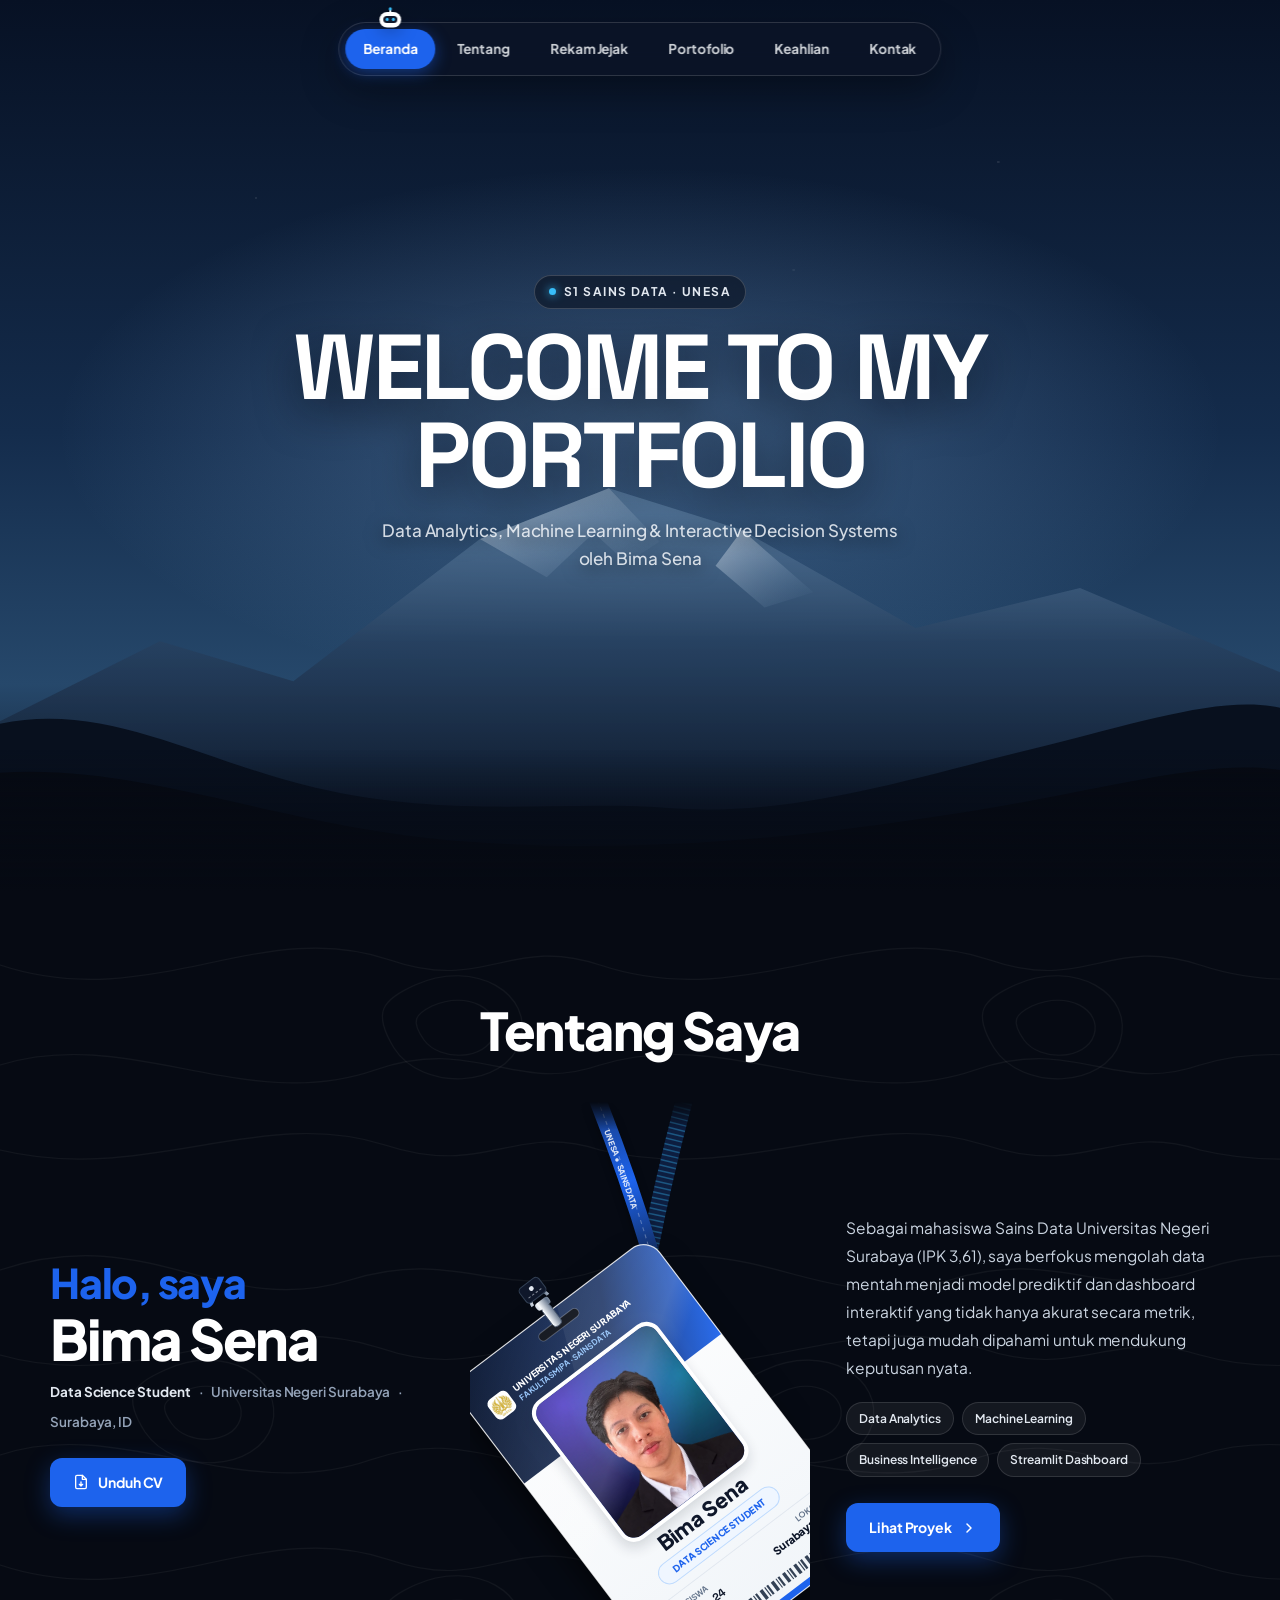
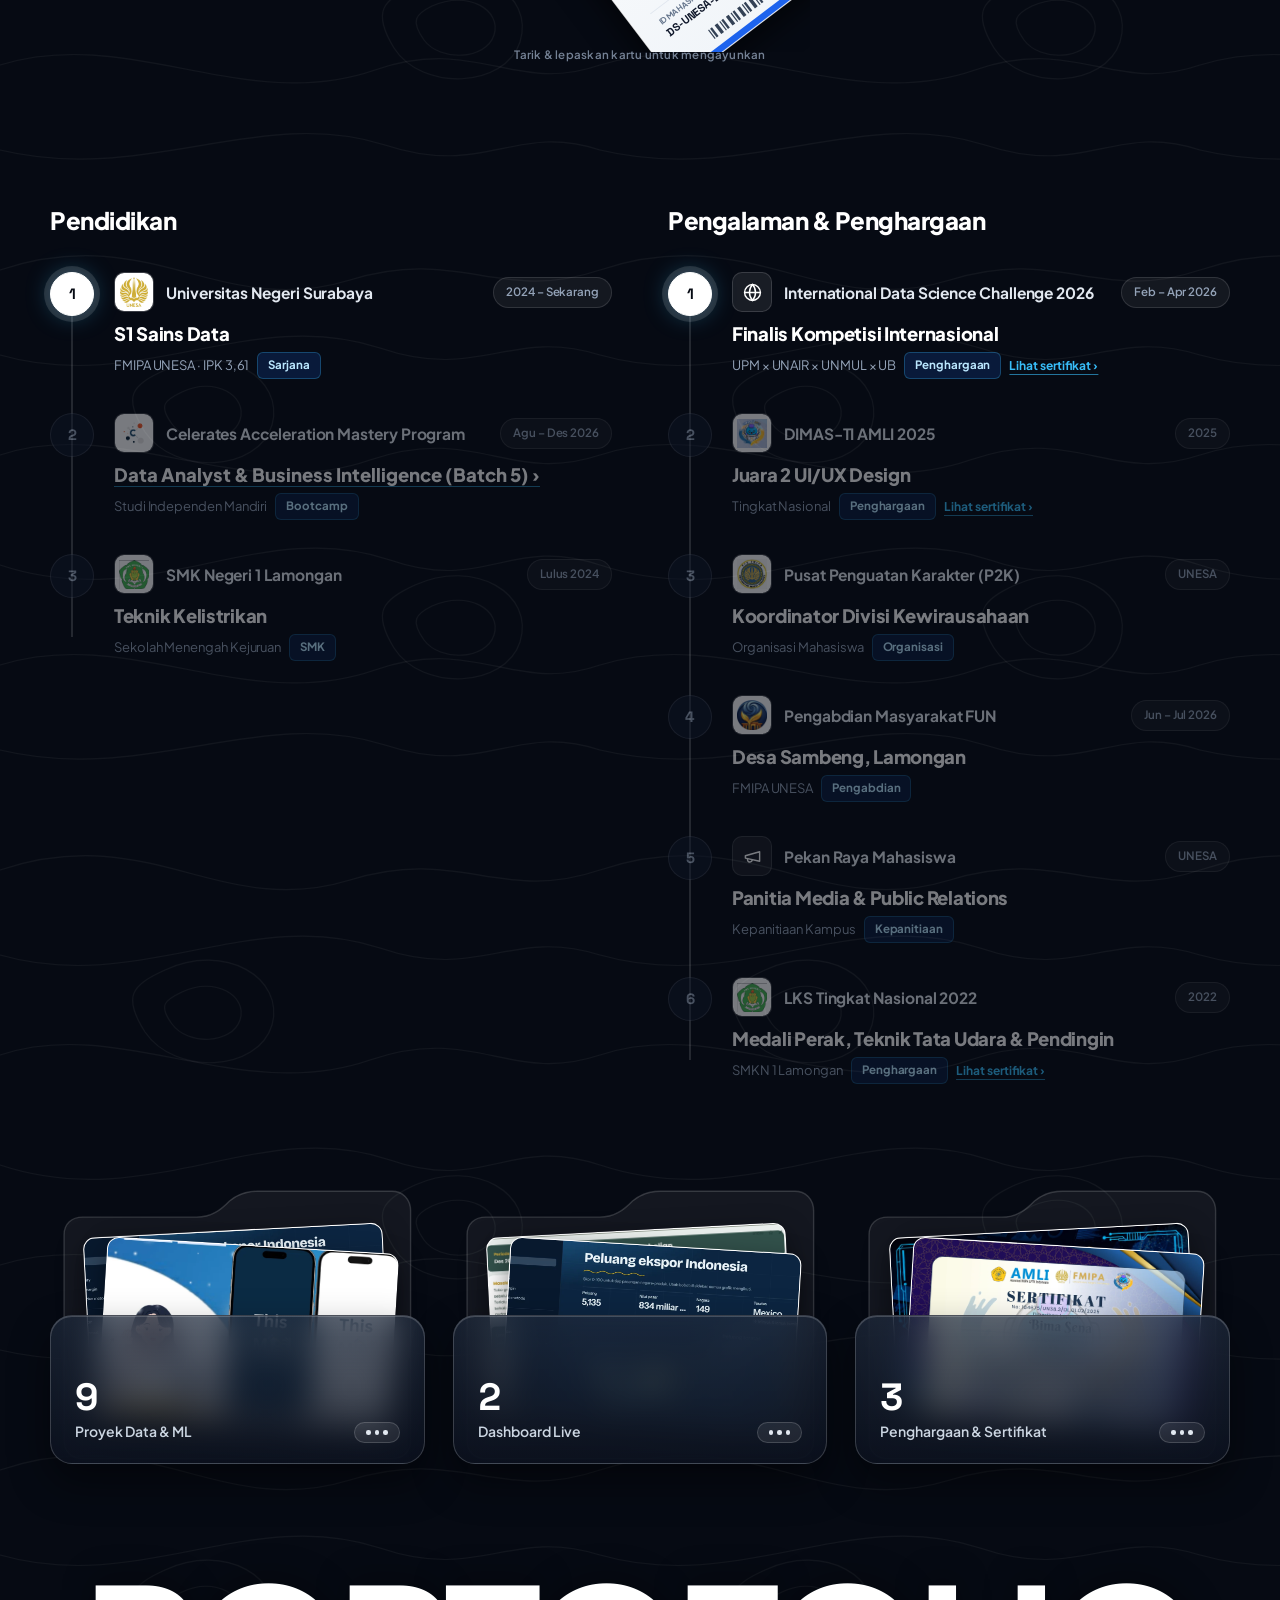
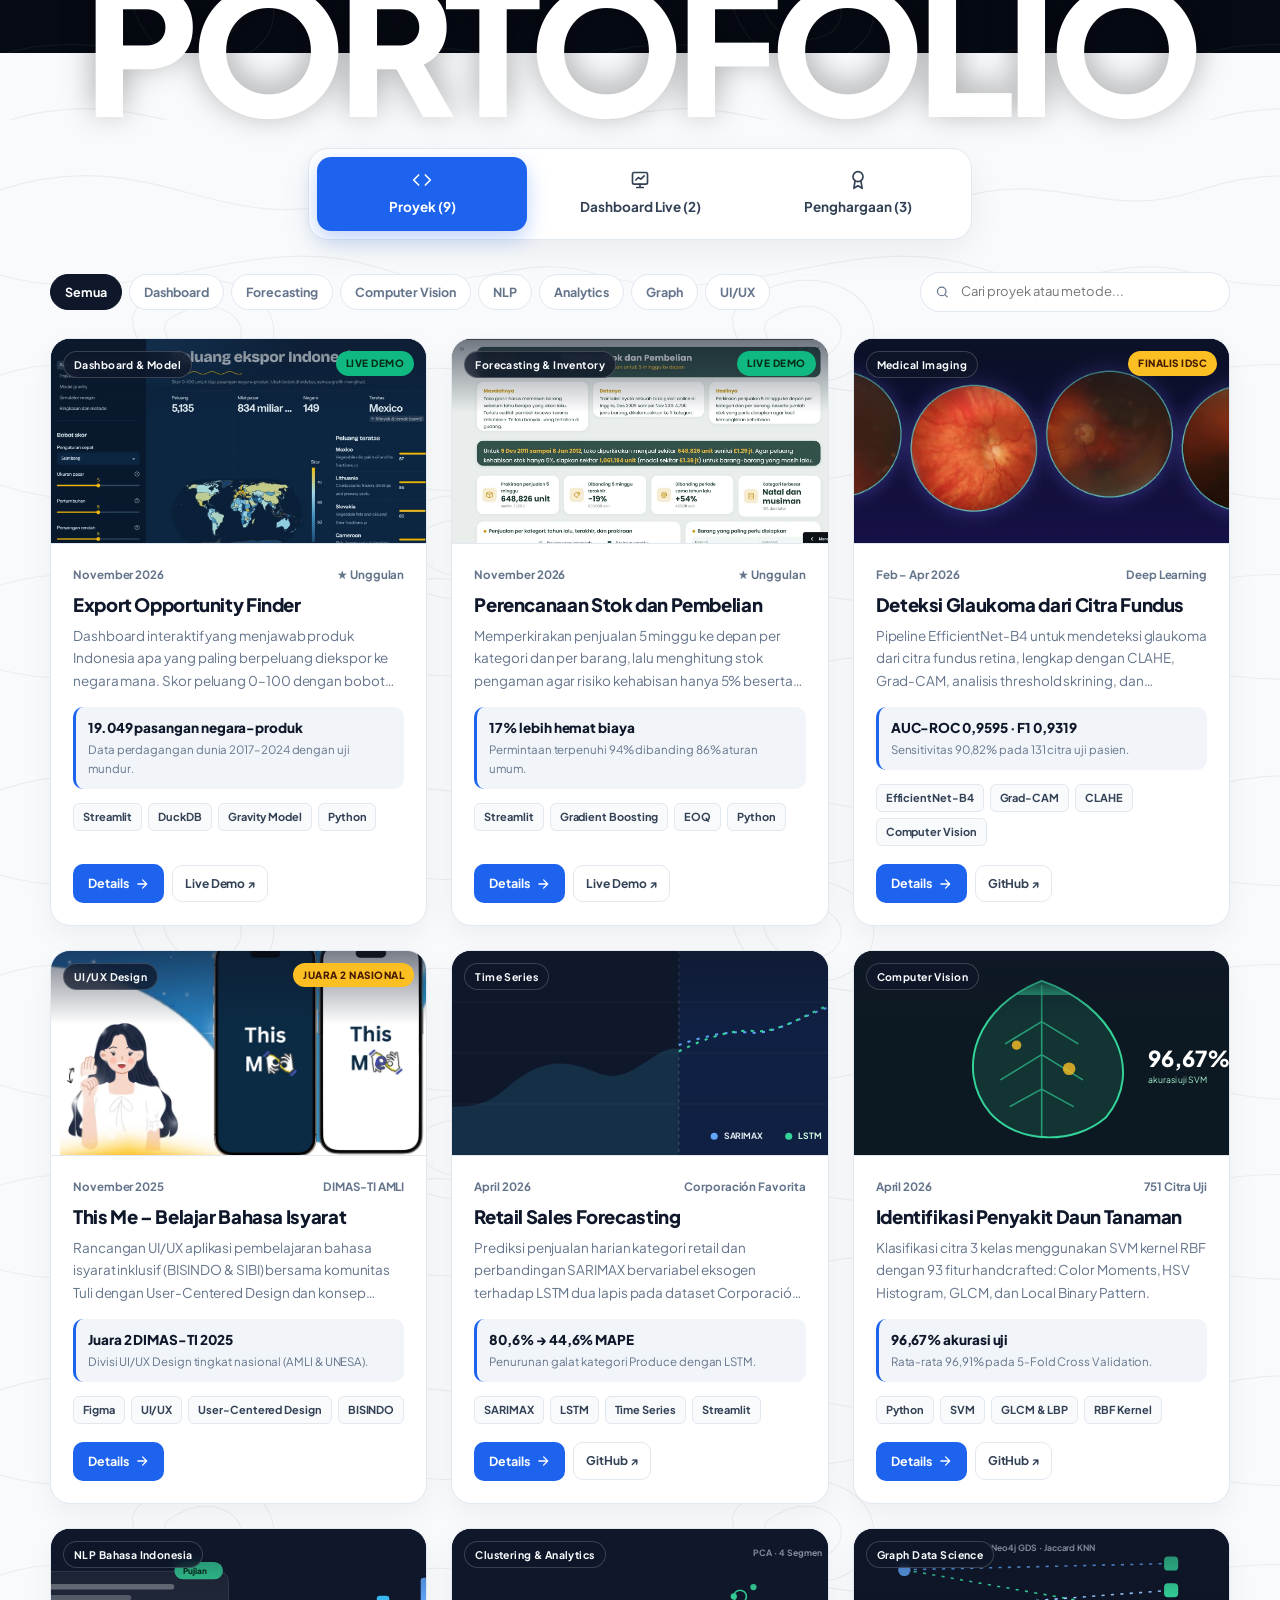
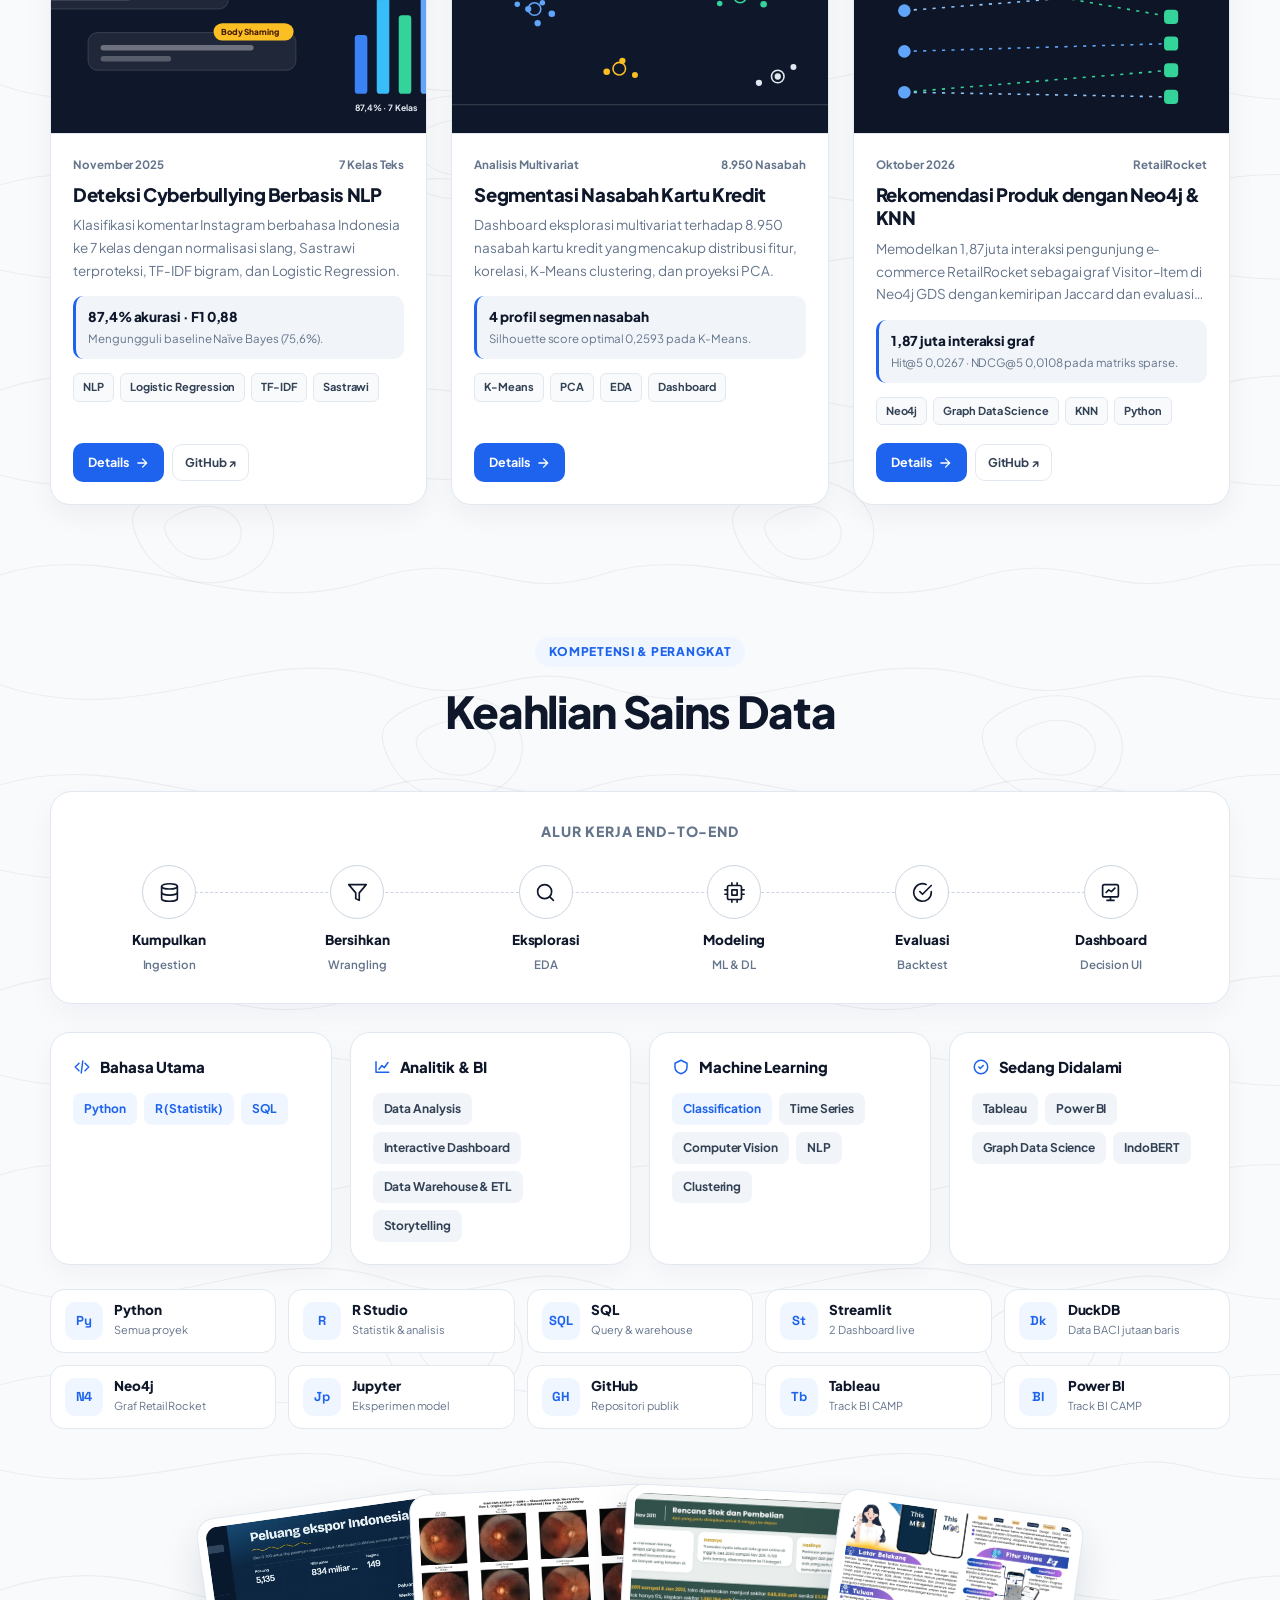
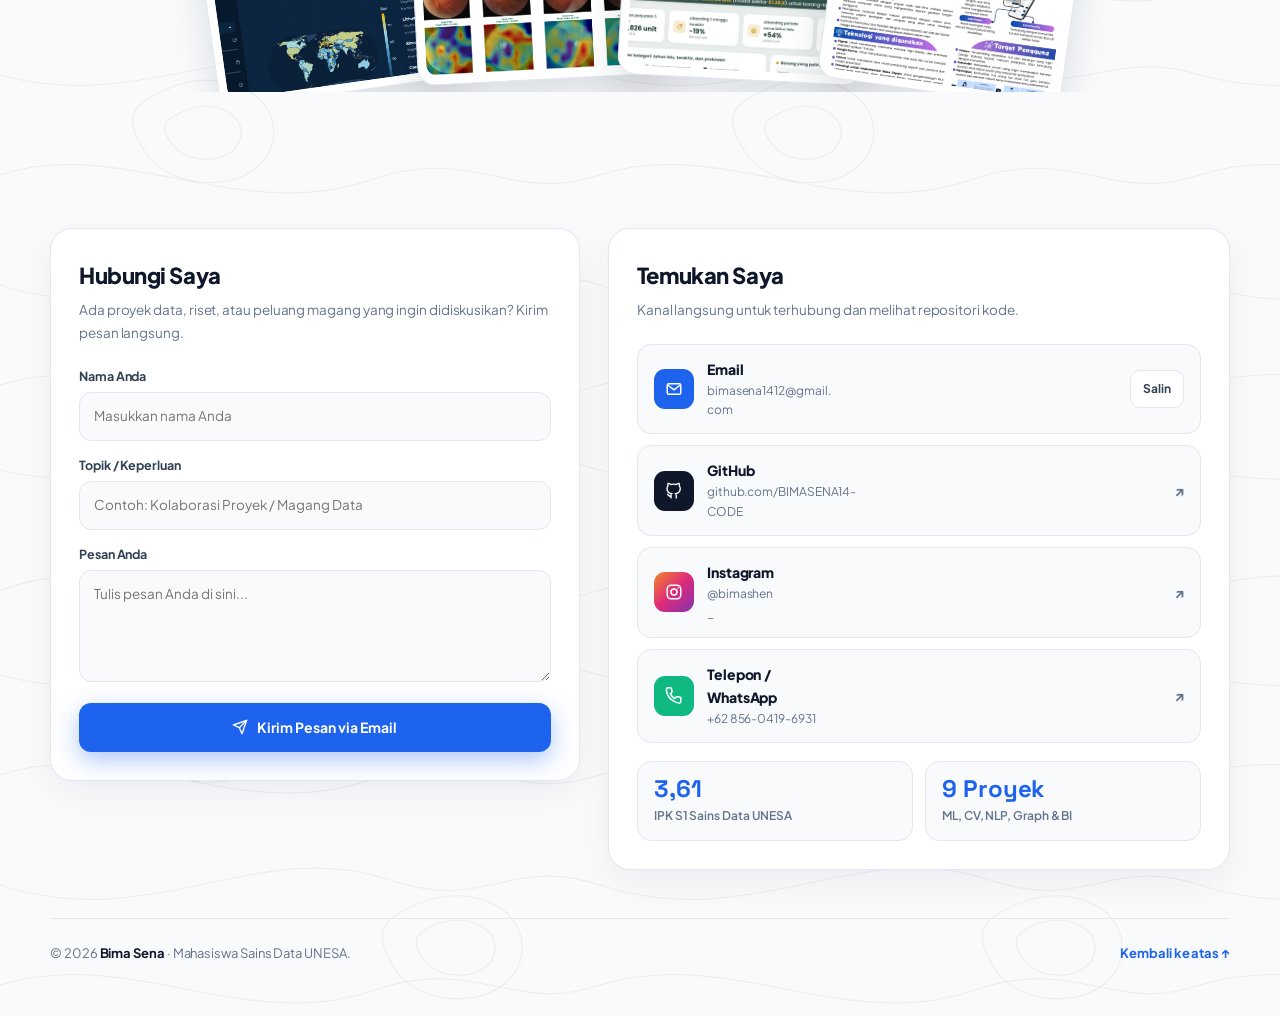
==== index.html @ 80c489f0 "feat: redesign portfolio with topographic dual-world layout, studio PVC lanyard badge with woven V-s" ====
<!doctype html>
<html lang="id">
<head>
  <meta charset="utf-8" />
  <meta name="viewport" content="width=device-width, initial-scale=1" />
  <meta name="theme-color" content="#060A13" />
  <meta name="description" content="Portofolio Bima Sena — Mahasiswa Sains Data Universitas Negeri Surabaya, berfokus pada data analytics, machine learning, dan visualisasi data." />
  <title>Bima Sena | Data Science Portfolio</title>
  <link rel="preconnect" href="https://fonts.googleapis.com" />
  <link rel="preconnect" href="https://fonts.gstatic.com" crossorigin />
  <link href="https://fonts.googleapis.com/css2?family=Plus+Jakarta+Sans:wght@400;500;600;700;800&family=Space+Grotesk:wght@600;700&display=swap" rel="stylesheet" />
  <link rel="stylesheet" href="engine/scrollcraft.css" />
  <style>
    :root {
      --dark-bg: #060A13;
      --dark-surface: #0D1424;
      --dark-ink: #F8FAFC;
      --dark-muted: #94A3B8;
      --dark-line: rgba(255, 255, 255, 0.10);

      --light-bg: #F8FAFC;
      --light-surface: #FFFFFF;
      --light-alt: #F1F5F9;
      --light-ink: #0F172A;
      --light-soft: #334155;
      --light-muted: #64748B;
      --light-line: #E2E8F0;
      --light-line-strong: #CBD5E1;

      --blue: #1D63ED;
      --blue-hover: #154FD1;
      --blue-light: #38BDF8;
      --blue-tint: #EFF6FF;
      --emerald: #10B981;
      --amber: #F59E0B;

      --font-sans: 'Plus Jakarta Sans', system-ui, -apple-system, sans-serif;
      --font-display: 'Space Grotesk', 'Plus Jakarta Sans', system-ui, sans-serif;
      --max-w: 1180px;

      /* Scroll-craft token sync */
      --sc-canvas: var(--dark-bg);
      --sc-surface: var(--dark-surface);
      --sc-ink: var(--dark-ink);
      --sc-ink-soft: var(--dark-muted);
      --sc-accent: var(--blue);
      --sc-accent-ink: #FFFFFF;
      --sc-font-display: var(--font-display);
      --sc-font-text: var(--font-sans);

      /* Seamless periodic organic topographic contour SVG patterns (zero tile seams) */
      --topo-dark: url("data:image/svg+xml,%3Csvg xmlns='http://www.w3.org/2000/svg' width='600' height='600' viewBox='0 0 600 600' fill='none'%3E%3Cg stroke='rgba(255,255,255,0.048)' stroke-width='1.15'%3E%3Cpath d='M0 70 C150 20, 220 120, 350 80 C460 46, 500 104, 600 70'/%3E%3Cpath d='M0 155 C140 195, 250 105, 380 148 C480 182, 510 127, 600 155'/%3E%3Cpath d='M0 255 C120 215, 240 305, 370 260 C475 224, 510 285, 600 255'/%3E%3Cpath d='M0 365 C150 415, 260 315, 390 360 C485 393, 510 335, 600 365'/%3E%3Cpath d='M0 465 C130 425, 245 515, 375 470 C475 435, 515 495, 600 465'/%3E%3Cpath d='M0 550 C145 585, 260 505, 385 545 C485 578, 515 522, 600 550'/%3E%3Cpath d='M165 170 C225 142, 285 178, 272 225 C258 272, 175 276, 145 232 C122 196, 132 185, 165 170 Z'/%3E%3Cpath d='M182 192 C215 176, 248 196, 240 220 C232 244, 188 246, 172 224 C158 205, 165 200, 182 192 Z'/%3E%3Cpath d='M415 385 C475 358, 535 394, 520 442 C505 488, 422 492, 394 448 C372 412, 382 400, 415 385 Z'/%3E%3Cpath d='M432 406 C468 390, 502 410, 494 435 C486 460, 440 462, 424 440 C410 420, 416 414, 432 406 Z'/%3E%3C/g%3E%3C/svg%3E");
      --topo-light: url("data:image/svg+xml,%3Csvg xmlns='http://www.w3.org/2000/svg' width='600' height='600' viewBox='0 0 600 600' fill='none'%3E%3Cg stroke='rgba(15,23,42,0.055)' stroke-width='1.15'%3E%3Cpath d='M0 70 C150 20, 220 120, 350 80 C460 46, 500 104, 600 70'/%3E%3Cpath d='M0 155 C140 195, 250 105, 380 148 C480 182, 510 127, 600 155'/%3E%3Cpath d='M0 255 C120 215, 240 305, 370 260 C475 224, 510 285, 600 255'/%3E%3Cpath d='M0 365 C150 415, 260 315, 390 360 C485 393, 510 335, 600 365'/%3E%3Cpath d='M0 465 C130 425, 245 515, 375 470 C475 435, 515 495, 600 465'/%3E%3Cpath d='M0 550 C145 585, 260 505, 385 545 C485 578, 515 522, 600 550'/%3E%3Cpath d='M165 170 C225 142, 285 178, 272 225 C258 272, 175 276, 145 232 C122 196, 132 185, 165 170 Z'/%3E%3Cpath d='M182 192 C215 176, 248 196, 240 220 C232 244, 188 246, 172 224 C158 205, 165 200, 182 192 Z'/%3E%3Cpath d='M415 385 C475 358, 535 394, 520 442 C505 488, 422 492, 394 448 C372 412, 382 400, 415 385 Z'/%3E%3Cpath d='M432 406 C468 390, 502 410, 494 435 C486 460, 440 462, 424 440 C410 420, 416 414, 432 406 Z'/%3E%3C/g%3E%3C/svg%3E");
    }

    *, *::before, *::after { box-sizing: border-box; }
    [hidden] { display: none !important; }
    html {
      scroll-behavior: smooth;
      scroll-padding-top: 96px;
      background: var(--dark-bg);
    }
    body {
      margin: 0;
      font-family: var(--font-sans);
      font-size: 15px;
      line-height: 1.65;
      color: var(--dark-ink);
      background: var(--dark-bg);
      -webkit-font-smoothing: antialiased;
      overflow-x: clip;
    }
    a { color: inherit; text-decoration: none; }
    button, input, textarea { font: inherit; }
    a:focus-visible, button:focus-visible, input:focus-visible, textarea:focus-visible {
      outline: 2px solid var(--blue);
      outline-offset: 3px;
    }

    .container {
      width: min(var(--max-w), calc(100% - 48px));
      margin-inline: auto;
    }
    .skip-link {
      position: absolute; top: -60px; left: 16px; z-index: 200;
      padding: 10px 16px; border-radius: 10px;
      background: var(--blue); color: #fff; font-weight: 700; font-size: 13px;
    }
    .skip-link:focus { top: 14px; }

    /* =========================================================================
       FLOATING ADAPTIVE PILL NAVBAR (Dark Glass -> Light Glass)
       ========================================================================= */
    .site-header {
      position: fixed;
      top: 22px;
      left: 50%;
      transform: translateX(-50%);
      z-index: 90;
      width: max-content;
      max-width: calc(100% - 28px);
    }
    .pill-nav {
      position: relative;
      display: flex;
      align-items: center;
      gap: 4px;
      padding: 6px;
      border-radius: 999px;
      background: rgba(13, 20, 36, 0.72);
      border: 1px solid rgba(255, 255, 255, 0.14);
      -webkit-backdrop-filter: blur(18px) saturate(1.3);
      backdrop-filter: blur(18px) saturate(1.3);
      box-shadow: 0 14px 38px rgba(0, 0, 0, 0.35);
      transition: background-color 0.3s ease, border-color 0.3s ease, box-shadow 0.3s ease;
    }
    .site-header.on-light .pill-nav {
      background: rgba(255, 255, 255, 0.88);
      border-color: rgba(15, 23, 42, 0.10);
      box-shadow: 0 12px 34px rgba(15, 23, 42, 0.10);
    }
    .pill-nav a {
      position: relative;
      z-index: 2;
      padding: 9px 18px;
      border-radius: 999px;
      font-size: 13.5px;
      font-weight: 700;
      color: rgba(248, 250, 252, 0.82);
      white-space: nowrap;
      transition: color 0.22s ease;
    }
    .pill-nav a:hover { color: #FFFFFF; }
    .site-header.on-light .pill-nav a { color: #334155; }
    .site-header.on-light .pill-nav a:hover { color: #0F172A; }
    .pill-nav a.active,
    .site-header.on-light .pill-nav a.active {
      color: #FFFFFF;
    }
    .nav-indicator {
      position: absolute;
      z-index: 1;
      top: 6px;
      bottom: 6px;
      left: 6px;
      width: 76px;
      border-radius: 999px;
      background: var(--blue);
      box-shadow: 0 4px 16px rgba(29, 99, 237, 0.45);
      transition: left 0.36s cubic-bezier(0.25, 0.9, 0.3, 1), width 0.36s cubic-bezier(0.25, 0.9, 0.3, 1);
      pointer-events: none;
    }
    /* Minimal friendly data-bot mascot perched above the active pill */
    .nav-mascot {
      position: absolute;
      top: -22px;
      left: 50%;
      transform: translateX(-50%);
      width: 28px;
      height: 24px;
      filter: drop-shadow(0 4px 8px rgba(0, 0, 0, 0.25));
      transition: transform 0.3s ease;
    }
    .pill-nav:hover .nav-mascot { transform: translateX(-50%) translateY(-2px); }

    .mobile-bar { display: none; }

    /* =========================================================================
       CHAPTER I: DARK TOPOGRAPHIC WORLD (Hero, About + Lanyard, Timeline, Folders)
       ========================================================================= */
    .dark-world {
      position: relative;
      background-color: var(--dark-bg);
      background-image: var(--topo-dark);
      background-size: 600px 600px;
      color: var(--dark-ink);
    }

    /* Act 1: Dimensional Night-Mountain Scrollytelling Hero */
    .hero-scene {
      position: relative;
      height: 100svh;
      min-height: 620px;
      max-height: 960px;
      overflow: hidden;
      display: grid;
      place-items: center;
      background: linear-gradient(180deg, #071124 0%, #142C4C 48%, #26486B 76%, #060A13 100%);
    }
    .hero-sky-glow {
      position: absolute;
      inset: 0;
      background:
        radial-gradient(ellipse 65% 42% at 50% 48%, rgba(148, 197, 248, 0.30), transparent 70%),
        radial-gradient(circle at 20% 22%, rgba(255, 255, 255, 0.08) 0 1px, transparent 1.5px),
        radial-gradient(circle at 78% 18%, rgba(255, 255, 255, 0.09) 0 1px, transparent 1.5px),
        radial-gradient(circle at 62% 30%, rgba(255, 255, 255, 0.06) 0 1px, transparent 1.5px);
      pointer-events: none;
    }
    .hero-plane {
      position: absolute;
      left: 0;
      right: 0;
      pointer-events: none;
      will-change: transform;
    }
    .hero-plane--peaks {
      bottom: 8%;
      z-index: 2;
      width: 100%;
    }
    .hero-plane--peaks svg,
    .hero-plane--ridge svg {
      display: block;
      width: 100%;
      height: auto;
    }
    .hero-title-wrap {
      position: relative;
      z-index: 3;
      text-align: center;
      padding: 0 20px;
      margin-top: -6vh;
    }
    .hero-kicker {
      display: inline-flex;
      align-items: center;
      gap: 8px;
      margin-bottom: 14px;
      padding: 6px 14px;
      border-radius: 999px;
      background: rgba(6, 10, 19, 0.48);
      border: 1px solid rgba(255, 255, 255, 0.18);
      -webkit-backdrop-filter: blur(8px);
      backdrop-filter: blur(8px);
      font-size: 12px;
      font-weight: 700;
      letter-spacing: 0.12em;
      text-transform: uppercase;
      color: #E2E8F0;
    }
    .hero-kicker span {
      width: 7px; height: 7px; border-radius: 50%;
      background: #38BDF8;
      box-shadow: 0 0 10px #38BDF8;
    }
    .hero-display {
      margin: 0;
      font-family: var(--font-display);
      font-size: clamp(38px, 7.2vw, 96px);
      font-weight: 700;
      line-height: 0.96;
      letter-spacing: -0.03em;
      text-transform: uppercase;
      color: #FFFFFF;
      text-shadow: 0 14px 42px rgba(6, 10, 19, 0.55);
    }
    .hero-sub {
      margin: 16px auto 0;
      max-width: 520px;
      font-size: clamp(14px, 1.4vw, 17px);
      font-weight: 500;
      color: rgba(241, 245, 249, 0.86);
      text-shadow: 0 4px 18px rgba(6, 10, 19, 0.7);
    }
    .hero-plane--ridge {
      bottom: -2px;
      z-index: 4;
      width: 100%;
    }
    .hero-fade-bottom {
      position: absolute;
      left: 0; right: 0; bottom: 0;
      height: 150px;
      z-index: 5;
      background: linear-gradient(180deg, rgba(6, 10, 19, 0) 0%, var(--dark-bg) 94%);
      pointer-events: none;
    }

    /* Buttons */
    .btn {
      display: inline-flex;
      align-items: center;
      justify-content: center;
      gap: 9px;
      padding: 12px 22px;
      border-radius: 12px;
      border: 1px solid transparent;
      font-size: 14px;
      font-weight: 700;
      cursor: pointer;
      white-space: nowrap;
      transition: transform 0.2s ease, background-color 0.2s ease, box-shadow 0.2s ease, border-color 0.2s ease;
    }
    .btn-blue {
      background: var(--blue);
      color: #FFFFFF;
      box-shadow: 0 8px 24px rgba(29, 99, 237, 0.36);
    }
    .btn-blue:hover {
      background: var(--blue-hover);
      transform: translateY(-2px);
      box-shadow: 0 12px 28px rgba(29, 99, 237, 0.48);
    }
    .btn-outline-dark {
      background: rgba(255, 255, 255, 0.06);
      color: #F8FAFC;
      border-color: rgba(255, 255, 255, 0.16);
    }
    .btn-outline-dark:hover {
      background: rgba(255, 255, 255, 0.12);
      transform: translateY(-2px);
    }
    .btn-outline-light {
      background: #FFFFFF;
      color: var(--light-ink);
      border-color: var(--light-line-strong);
    }
    .btn-outline-light:hover {
      border-color: var(--blue);
      color: var(--blue);
      transform: translateY(-2px);
    }

    /* Act 2: About Me 3-Column Signature Layout + Hanging ID Card */
    .about-section {
      position: relative;
      padding: 88px 0 64px;
    }
    .center-heading {
      margin: 0 0 28px;
      text-align: center;
      font-family: var(--font-sans);
      font-size: clamp(32px, 4.2vw, 52px);
      font-weight: 800;
      letter-spacing: -0.03em;
      color: #FFFFFF;
    }
    .about-spread {
      display: grid;
      grid-template-columns: 1fr 340px 1fr;
      gap: 36px;
      align-items: center;
    }
    .about-left .hello-tag {
      display: block;
      font-size: clamp(28px, 3.2vw, 42px);
      font-weight: 800;
      letter-spacing: -0.03em;
      line-height: 1.1;
      color: var(--blue);
    }
    .about-left h2 {
      margin: 4px 0 14px;
      font-family: var(--font-sans);
      font-size: clamp(36px, 4.4vw, 56px);
      font-weight: 800;
      line-height: 1.04;
      letter-spacing: -0.035em;
      color: #FFFFFF;
    }
    .about-meta-line {
      display: flex;
      flex-wrap: wrap;
      align-items: center;
      gap: 8px;
      margin: 0 0 24px;
      color: var(--dark-muted);
      font-size: 13.5px;
      font-weight: 600;
    }
    .about-meta-line b {
      color: #E2E8F0;
      font-weight: 700;
    }
    .about-actions {
      display: flex;
      flex-wrap: wrap;
      gap: 12px;
    }

    /* Center Lanyard Stage */
    .lanyard-col {
      position: relative;
      display: flex;
      flex-direction: column;
      align-items: center;
    }
    .lanyard-stage {
      position: relative;
      width: 100%;
      height: 550px;
    }
    .lanyard-stage canvas {
      position: absolute;
      inset: 0;
      width: 100%;
      height: 100%;
      display: block;
      cursor: grab;
      touch-action: pan-y;
      -webkit-mask-image: linear-gradient(180deg, transparent 0px, #000 28px, #000 100%);
      mask-image: linear-gradient(180deg, transparent 0px, #000 28px, #000 100%);
    }
    .lanyard-caption {
      margin-top: -6px;
      font-size: 11.5px;
      font-weight: 600;
      color: rgba(148, 163, 184, 0.78);
      letter-spacing: 0.02em;
    }

    /* Right Bio Column */
    .about-right p {
      margin: 0 0 20px;
      color: #CBD5E1;
      font-size: 15.5px;
      line-height: 1.8;
    }
    .focus-pills {
      display: flex;
      flex-wrap: wrap;
      gap: 8px;
      margin-bottom: 26px;
    }
    .focus-pills span {
      padding: 6px 12px;
      border-radius: 999px;
      background: rgba(255, 255, 255, 0.06);
      border: 1px solid rgba(255, 255, 255, 0.12);
      color: #E2E8F0;
      font-size: 12px;
      font-weight: 600;
    }

    /* Act 3: Side-by-Side Interactive Timeline (Dark Ground) */
    .journey-section {
      padding: 72px 0 64px;
    }
    .tl-cols {
      display: grid;
      grid-template-columns: 1fr 1fr;
      gap: 56px;
    }
    .tl-heading {
      margin: 0 0 32px;
      font-size: 24px;
      font-weight: 800;
      letter-spacing: -0.02em;
      color: #FFFFFF;
    }
    .tl-list {
      position: relative;
      margin: 0;
      padding: 0;
      list-style: none;
    }
    .tl-list::before {
      content: "";
      position: absolute;
      left: 21px;
      top: 24px;
      bottom: 24px;
      width: 1.5px;
      background: rgba(255, 255, 255, 0.12);
    }
    .tl-item {
      position: relative;
      padding: 0 0 34px 64px;
      opacity: 0.46;
      transition: opacity 0.28s ease;
    }
    .tl-item:last-child { padding-bottom: 0; }
    .tl-item.active,
    .tl-item:hover { opacity: 1; }
    .tl-num {
      position: absolute;
      left: 0;
      top: 0;
      width: 44px;
      height: 44px;
      border-radius: 50%;
      display: grid;
      place-items: center;
      font-family: var(--font-display);
      font-size: 15px;
      font-weight: 700;
      color: #94A3B8;
      background: #0D1526;
      border: 1px solid rgba(255, 255, 255, 0.14);
      transition: all 0.28s ease;
    }
    .tl-item.active .tl-num,
    .tl-item:hover .tl-num {
      color: #060A13;
      background: #FFFFFF;
      border-color: #FFFFFF;
      box-shadow: 0 0 0 6px rgba(255, 255, 255, 0.12), 0 0 24px rgba(56, 189, 248, 0.35);
    }
    .tl-head {
      display: flex;
      align-items: center;
      gap: 12px;
    }
    .tl-logo {
      position: relative;
      overflow: hidden;
      flex: 0 0 40px;
      width: 40px;
      height: 40px;
      border-radius: 10px;
      display: grid;
      place-items: center;
      background: rgba(255, 255, 255, 0.08);
      border: 1px solid rgba(255, 255, 255, 0.14);
      color: #FFFFFF;
      font-size: 12px;
      font-weight: 800;
    }
    .tl-logo img {
      position: absolute;
      inset: 0;
      width: 100%;
      height: 100%;
      padding: 4px;
      object-fit: contain;
      background: #FFFFFF;
    }
    .tl-org {
      flex: 1;
      min-width: 0;
      font-size: 15.5px;
      font-weight: 700;
      color: #E2E8F0;
    }
    .tl-year {
      flex: 0 0 auto;
      padding: 5px 12px;
      border-radius: 999px;
      background: rgba(255, 255, 255, 0.06);
      border: 1px solid rgba(255, 255, 255, 0.12);
      color: #94A3B8;
      font-size: 11.5px;
      font-weight: 600;
      white-space: nowrap;
    }
    .tl-title {
      margin: 10px 0 6px;
      font-size: 18.5px;
      font-weight: 800;
      line-height: 1.3;
      letter-spacing: -0.015em;
      color: #FFFFFF;
    }
    .tl-sub {
      display: flex;
      flex-wrap: wrap;
      align-items: center;
      gap: 8px;
      margin: 0;
      font-size: 13px;
      color: #94A3B8;
    }
    .tl-tag {
      padding: 3px 10px;
      border-radius: 6px;
      background: rgba(29, 99, 237, 0.18);
      border: 1px solid rgba(56, 189, 248, 0.28);
      color: #BAE6FD;
      font-size: 11.5px;
      font-weight: 700;
    }
    button.tl-inline-btn {
      padding: 0;
      border: 0;
      background: none;
      color: inherit;
      text-align: left;
      cursor: pointer;
      text-decoration: underline;
      text-decoration-color: rgba(56, 189, 248, 0.6);
      text-underline-offset: 4px;
      transition: color 0.2s ease;
    }
    button.tl-inline-btn:hover { color: #38BDF8; }
    button.tl-inline-btn.small {
      font-size: 12px;
      font-weight: 700;
      color: #38BDF8;
    }

    /* Act 4: Smoked-Glass Folders (Like Reference Video 00:20-00:24) */
    .folders-section {
      padding: 40px 0 88px;
    }
    .folder-grid {
      display: grid;
      grid-template-columns: repeat(3, 1fr);
      gap: 28px;
    }
    .glass-folder {
      position: relative;
      display: block;
      aspect-ratio: 1.36;
      cursor: pointer;
      border: 0;
      background: transparent;
      padding: 0;
      text-align: left;
      color: #FFFFFF;
      transition: transform 0.35s cubic-bezier(0.2, 0.8, 0.25, 1);
    }
    .glass-folder:hover { transform: translateY(-6px); }
    .folder-back-svg {
      position: absolute;
      inset: 0;
      width: 100%;
      height: 100%;
    }
    .folder-back-svg path {
      fill: rgba(255, 255, 255, 0.055);
      stroke: rgba(255, 255, 255, 0.16);
      stroke-width: 1.4;
      vector-effect: non-scaling-stroke;
    }
    .folder-sheet {
      position: absolute;
      left: 10%;
      right: 10%;
      top: 12%;
      height: 65%;
      border-radius: 12px;
      overflow: hidden;
      background: #FFFFFF;
      border: 1px solid rgba(255, 255, 255, 0.35);
      box-shadow: 0 10px 28px rgba(0, 0, 0, 0.45);
      transition: transform 0.45s cubic-bezier(0.2, 0.85, 0.25, 1.1);
    }
    .folder-sheet img {
      width: 100%;
      height: 100%;
      object-fit: cover;
      object-position: center top;
    }
    .folder-sheet.s1 { transform: translateY(8px) rotate(-3deg); z-index: 1; }
    .folder-sheet.s2 { left: 14%; right: 8%; top: 16%; transform: translateY(12px) rotate(3.5deg); z-index: 2; }
    .glass-folder:hover .folder-sheet.s1 { transform: translateY(-22px) rotate(-5deg); }
    .glass-folder:hover .folder-sheet.s2 { transform: translateY(-14px) rotate(5deg); }

    .folder-pocket {
      position: absolute;
      left: 0;
      right: 0;
      bottom: 0;
      height: 54%;
      z-index: 3;
      display: flex;
      align-items: flex-end;
      justify-content: space-between;
      padding: 20px 24px;
      border-radius: 22px;
      background: linear-gradient(180deg, rgba(30, 41, 59, 0.72) 0%, rgba(11, 17, 30, 0.88) 100%);
      border: 1px solid rgba(255, 255, 255, 0.18);
      -webkit-backdrop-filter: blur(16px);
      backdrop-filter: blur(16px);
      box-shadow: inset 0 1px 0 rgba(255, 255, 255, 0.18), 0 18px 40px rgba(0, 0, 0, 0.45);
      transition: border-color 0.25s ease, transform 0.35s ease;
    }
    .glass-folder:hover .folder-pocket {
      border-color: rgba(56, 189, 248, 0.45);
      transform: translateY(3px);
    }
    .folder-info strong {
      display: block;
      font-family: var(--font-display);
      font-size: 38px;
      font-weight: 700;
      line-height: 1;
      letter-spacing: -0.03em;
      color: #FFFFFF;
    }
    .folder-info span {
      display: block;
      margin-top: 4px;
      font-size: 14px;
      font-weight: 600;
      color: #CBD5E1;
    }
    .folder-dots {
      display: inline-flex;
      align-items: center;
      gap: 4px;
      padding: 7px 11px;
      border-radius: 999px;
      background: rgba(255, 255, 255, 0.08);
      border: 1px solid rgba(255, 255, 255, 0.16);
    }
    .folder-dots i {
      width: 4.5px;
      height: 4.5px;
      border-radius: 50%;
      background: #E2E8F0;
    }

    /* Giant Edge-to-Edge Wordmark Bridge (Dark -> Light Cut) */
    .portfolio-bridge {
      position: relative;
      overflow-x: clip;
      padding: 18px 0 0;
      margin-bottom: -2px;
      text-align: center;
    }
    .portfolio-bridge::before {
      content: "";
      position: absolute;
      left: 0;
      right: 0;
      bottom: -3px;
      height: 42%;
      z-index: 0;
      background-color: var(--light-bg);
      background-image: var(--topo-light);
      background-size: 600px 600px;
    }
    .portfolio-bridge-word {
      position: relative;
      z-index: 1;
      display: block;
      margin: 0;
      font-family: var(--font-sans);
      font-size: clamp(54px, 13.8vw, 200px);
      font-weight: 800;
      line-height: 0.86;
      letter-spacing: -0.045em;
      text-transform: uppercase;
      color: #FFFFFF;
      text-shadow: 0 -6px 32px rgba(0, 0, 0, 0.35);
      user-select: none;
    }

    /* =========================================================================
       CHAPTER II: CRISP LIGHT TOPOGRAPHIC WORLD (Portfolio Tabs, Skills, Contact)
       ========================================================================= */
    .light-world {
      position: relative;
      background-color: var(--light-bg);
      background-image: var(--topo-light);
      background-size: 600px 600px;
      color: var(--light-ink);
    }

    .portfolio-section {
      padding: 28px 0 88px;
    }

    /* Segmented Showcase Tab Switcher (Matches Reference Video 00:28-00:33) */
    .seg-tabs-wrap {
      display: flex;
      justify-content: center;
      margin-bottom: 32px;
    }
    .seg-tabs {
      display: inline-grid;
      grid-template-columns: repeat(3, minmax(150px, 210px));
      gap: 8px;
      padding: 8px;
      border-radius: 20px;
      background: #FFFFFF;
      border: 1px solid var(--light-line);
      box-shadow: 0 12px 34px rgba(15, 23, 42, 0.06);
    }
    .seg-tab {
      display: flex;
      flex-direction: column;
      align-items: center;
      justify-content: center;
      gap: 6px;
      padding: 13px 18px;
      border: 0;
      border-radius: 14px;
      background: transparent;
      color: var(--light-soft);
      font-size: 13.5px;
      font-weight: 700;
      cursor: pointer;
      transition: background-color 0.22s ease, color 0.22s ease, box-shadow 0.22s ease;
    }
    .seg-tab:hover { background: var(--light-alt); color: var(--light-ink); }
    .seg-tab[aria-selected="true"] {
      background: var(--blue);
      color: #FFFFFF;
      box-shadow: 0 8px 20px rgba(29, 99, 237, 0.28);
    }

    /* Sub-filters + Search inside Projects tab */
    .project-controls {
      display: flex;
      flex-wrap: wrap;
      align-items: center;
      justify-content: space-between;
      gap: 14px;
      margin-bottom: 26px;
    }
    .filters {
      display: flex;
      flex-wrap: wrap;
      gap: 7px;
    }
    .filter-btn {
      padding: 7px 14px;
      border-radius: 999px;
      border: 1px solid var(--light-line);
      background: #FFFFFF;
      color: var(--light-muted);
      font-size: 12.5px;
      font-weight: 700;
      cursor: pointer;
      transition: all 0.18s ease;
    }
    .filter-btn:hover {
      border-color: var(--light-line-strong);
      color: var(--light-ink);
    }
    .filter-btn[aria-pressed="true"] {
      background: var(--light-ink);
      border-color: var(--light-ink);
      color: #FFFFFF;
    }
    .search-box {
      display: flex;
      align-items: center;
      gap: 9px;
      width: min(100%, 310px);
      height: 40px;
      padding: 0 14px;
      border-radius: 999px;
      background: #FFFFFF;
      border: 1px solid var(--light-line);
      color: var(--light-muted);
    }
    .search-box:focus-within {
      border-color: var(--blue);
      box-shadow: 0 0 0 3px rgba(29, 99, 237, 0.12);
    }
    .search-box input {
      width: 100%;
      border: 0;
      outline: 0;
      background: transparent;
      color: var(--light-ink);
      font-size: 13px;
    }

    /* Clean White Project Cards Grid (3 Columns on Desktop) */
    .project-grid {
      display: grid;
      grid-template-columns: repeat(3, 1fr);
      gap: 24px;
    }
    .project-card {
      display: flex;
      flex-direction: column;
      overflow: hidden;
      border-radius: 20px;
      background: #FFFFFF;
      border: 1px solid var(--light-line);
      box-shadow: 0 10px 28px rgba(15, 23, 42, 0.05);
      transition: transform 0.24s ease, box-shadow 0.24s ease, border-color 0.24s ease;
    }
    .project-card:hover {
      transform: translateY(-5px);
      border-color: #CBD5E1;
      box-shadow: 0 20px 42px rgba(15, 23, 42, 0.10);
    }
    .project-art {
      position: relative;
      height: 205px;
      overflow: hidden;
      background: #0F172A;
      border-bottom: 1px solid var(--light-line);
    }
    .project-art::after {
      content: "";
      position: absolute;
      inset: 0;
      z-index: 1;
      pointer-events: none;
      background: linear-gradient(180deg, rgba(15, 23, 42, 0.56) 0%, rgba(15, 23, 42, 0) 36%);
    }
    .project-art img,
    .project-art svg.art-full {
      width: 100%;
      height: 100%;
      display: block;
      object-fit: cover;
      object-position: left top;
      transition: transform 0.5s ease;
    }
    .project-card:hover .project-art img,
    .project-card:hover .project-art svg.art-full {
      transform: scale(1.04);
    }
    .card-pill {
      position: absolute;
      top: 12px;
      left: 12px;
      z-index: 2;
      padding: 4px 10px;
      border-radius: 999px;
      background: rgba(15, 23, 42, 0.76);
      -webkit-backdrop-filter: blur(6px);
      backdrop-filter: blur(6px);
      border: 1px solid rgba(255, 255, 255, 0.18);
      color: #F8FAFC;
      font-size: 10.5px;
      font-weight: 700;
      letter-spacing: 0.04em;
    }
    .card-badge {
      position: absolute;
      top: 12px;
      right: 12px;
      z-index: 2;
      padding: 4px 10px;
      border-radius: 999px;
      background: #10B981;
      color: #052E16;
      font-size: 10px;
      font-weight: 800;
      letter-spacing: 0.05em;
    }
    .card-badge.award {
      background: #FBBF24;
      color: #451A03;
    }

    .project-body {
      flex: 1;
      display: flex;
      flex-direction: column;
      padding: 22px;
    }
    .project-meta {
      display: flex;
      align-items: center;
      justify-content: space-between;
      margin-bottom: 8px;
      font-size: 11.5px;
      font-weight: 700;
      color: var(--light-muted);
    }
    .project-card h3 {
      margin: 0 0 8px;
      font-size: 18.5px;
      font-weight: 800;
      line-height: 1.28;
      letter-spacing: -0.02em;
      color: var(--light-ink);
    }
    .project-summary {
      margin: 0;
      font-size: 13.5px;
      line-height: 1.68;
      color: var(--light-muted);
      display: -webkit-box;
      -webkit-line-clamp: 3;
      -webkit-box-orient: vertical;
      overflow: hidden;
    }
    .project-metric {
      margin-top: 14px;
      padding: 10px 12px;
      border-radius: 10px;
      background: var(--light-alt);
      border-left: 3px solid var(--blue);
    }
    .project-metric strong {
      display: block;
      font-size: 13.5px;
      font-weight: 800;
      color: var(--light-ink);
    }
    .project-metric span {
      display: block;
      margin-top: 2px;
      font-size: 11.5px;
      color: var(--light-muted);
    }
    .tech-list {
      display: flex;
      flex-wrap: wrap;
      gap: 6px;
      margin-top: 14px;
    }
    .tech {
      padding: 4px 9px;
      border-radius: 6px;
      background: #F8FAFC;
      border: 1px solid var(--light-line);
      color: var(--light-soft);
      font-size: 11px;
      font-weight: 700;
    }
    .project-actions {
      display: flex;
      flex-wrap: wrap;
      align-items: center;
      gap: 8px;
      margin-top: auto;
      padding-top: 18px;
    }
    .card-btn-primary {
      display: inline-flex;
      align-items: center;
      gap: 6px;
      padding: 9px 15px;
      border-radius: 10px;
      border: 0;
      background: var(--blue);
      color: #FFFFFF;
      font-size: 12.5px;
      font-weight: 700;
      cursor: pointer;
      transition: background-color 0.18s ease, transform 0.18s ease;
    }
    .card-btn-primary:hover {
      background: var(--blue-hover);
      transform: translateY(-1px);
    }
    .card-btn-ghost {
      display: inline-flex;
      align-items: center;
      gap: 5px;
      padding: 8px 12px;
      border-radius: 10px;
      border: 1px solid var(--light-line);
      background: #FFFFFF;
      color: var(--light-soft);
      font-size: 12px;
      font-weight: 700;
      cursor: pointer;
      transition: border-color 0.18s ease, color 0.18s ease;
    }
    .card-btn-ghost:hover {
      border-color: var(--blue);
      color: var(--blue);
    }
    .no-projects {
      grid-column: 1 / -1;
      padding: 40px 20px;
      border-radius: 16px;
      border: 1px dashed var(--light-line-strong);
      background: #FFFFFF;
      text-align: center;
      color: var(--light-muted);
      font-weight: 600;
    }

    /* Certificates & Awards Tab Panel */
    .cert-grid {
      display: grid;
      grid-template-columns: repeat(3, 1fr);
      gap: 24px;
    }
    .cert-card {
      display: flex;
      flex-direction: column;
      padding: 16px;
      border-radius: 20px;
      background: #FFFFFF;
      border: 1px solid var(--light-line);
      box-shadow: 0 10px 28px rgba(15, 23, 42, 0.05);
      transition: transform 0.24s ease, box-shadow 0.24s ease;
    }
    .cert-card:hover {
      transform: translateY(-5px);
      box-shadow: 0 20px 42px rgba(15, 23, 42, 0.10);
    }
    .cert-thumb {
      position: relative;
      aspect-ratio: 1.42;
      border-radius: 12px;
      overflow: hidden;
      background: var(--light-alt);
      border: 1px solid var(--light-line);
    }
    .cert-thumb img {
      width: 100%;
      height: 100%;
      object-fit: cover;
      transition: transform 0.45s ease;
    }
    .cert-card:hover .cert-thumb img { transform: scale(1.03); }
    .cert-overlay {
      position: absolute;
      inset: 0;
      display: grid;
      place-items: center;
      background: rgba(15, 23, 42, 0.35);
      opacity: 0;
      transition: opacity 0.22s ease;
    }
    .cert-card:hover .cert-overlay { opacity: 1; }
    .cert-body {
      padding: 16px 6px 6px;
    }
    .cert-body small {
      display: block;
      font-size: 11.5px;
      font-weight: 700;
      color: var(--blue);
      text-transform: uppercase;
      letter-spacing: 0.05em;
    }
    .cert-body h3 {
      margin: 5px 0 6px;
      font-size: 17px;
      font-weight: 800;
      color: var(--light-ink);
    }
    .cert-body p {
      margin: 0;
      font-size: 13px;
      color: var(--light-muted);
    }

    /* SVG Project Art Animations */
    .art-full .draw { stroke-dasharray: 760; stroke-dashoffset: 760; animation: drawline 5.5s ease-in-out infinite; }
    .art-full .d2 { animation-delay: 0.45s; }
    @keyframes drawline { 0% { stroke-dashoffset: 760; } 55%, 100% { stroke-dashoffset: 0; } }
    .art-full .pulse { transform-box: fill-box; transform-origin: center; animation: artpulse 2.4s ease-in-out infinite; }
    @keyframes artpulse { 0%, 100% { transform: scale(1); opacity: 1; } 50% { transform: scale(1.55); opacity: 0.45; } }
    .art-full .scan { animation: artscan 3.4s linear infinite; }
    @keyframes artscan { 0% { transform: translateY(0); } 100% { transform: translateY(205px); } }
    .art-full .flowdash { stroke-dasharray: 4 8; animation: artflow 1.6s linear infinite; }
    @keyframes artflow { to { stroke-dashoffset: -24; } }
    .art-full .bar { transform-box: fill-box; transform-origin: bottom; animation: artbar 3s ease-in-out infinite alternate; }
    @keyframes artbar { from { transform: scaleY(0.5); } to { transform: scaleY(1); } }

    /* =========================================================================
       SKILLS, WORKFLOW & FANNED GALLERY (Light Topographic Ground)
       ========================================================================= */
    .skills-section {
      padding: 44px 0 88px;
    }
    .light-heading {
      text-align: center;
      margin-bottom: 44px;
    }
    .light-heading span {
      display: inline-block;
      margin-bottom: 8px;
      padding: 5px 14px;
      border-radius: 999px;
      background: var(--blue-tint);
      color: var(--blue);
      font-size: 12px;
      font-weight: 800;
      letter-spacing: 0.06em;
      text-transform: uppercase;
    }
    .light-heading h2 {
      margin: 0;
      font-size: clamp(30px, 3.8vw, 44px);
      font-weight: 800;
      letter-spacing: -0.03em;
      color: var(--light-ink);
    }

    /* 6-Step Data Workflow Strip */
    .workflow-card {
      padding: 28px 30px;
      margin-bottom: 28px;
      border-radius: 22px;
      background: #FFFFFF;
      border: 1px solid var(--light-line);
      box-shadow: 0 10px 28px rgba(15, 23, 42, 0.04);
    }
    .workflow-title {
      margin: 0 0 22px;
      font-size: 14px;
      font-weight: 800;
      letter-spacing: 0.06em;
      text-transform: uppercase;
      color: var(--light-muted);
      text-align: center;
    }
    .flow {
      position: relative;
      display: grid;
      grid-template-columns: repeat(6, 1fr);
      gap: 12px;
      margin: 0;
      padding: 0;
      list-style: none;
    }
    .flow::before {
      content: "";
      position: absolute;
      left: 8%;
      right: 8%;
      top: 27px;
      border-top: 1.5px dashed var(--light-line-strong);
    }
    .flow-step {
      position: relative;
      display: grid;
      justify-items: center;
      text-align: center;
      gap: 4px;
    }
    .flow-icon {
      width: 54px;
      height: 54px;
      border-radius: 50%;
      display: grid;
      place-items: center;
      background: #FFFFFF;
      border: 1.5px solid var(--light-line-strong);
      color: var(--light-ink);
      transition: all 0.24s ease;
    }
    .flow-step:hover .flow-icon {
      background: var(--blue);
      border-color: var(--blue);
      color: #FFFFFF;
      transform: translateY(-4px);
      box-shadow: 0 10px 20px rgba(29, 99, 237, 0.25);
    }
    .flow-step strong { margin-top: 6px; font-size: 13.5px; font-weight: 800; color: var(--light-ink); }
    .flow-step small { font-size: 11.5px; font-weight: 600; color: var(--light-muted); }

    .skill-bento {
      display: grid;
      grid-template-columns: repeat(4, 1fr);
      gap: 18px;
      margin-bottom: 24px;
    }
    .skill-box {
      padding: 22px;
      border-radius: 20px;
      background: #FFFFFF;
      border: 1px solid var(--light-line);
      box-shadow: 0 8px 24px rgba(15, 23, 42, 0.04);
    }
    .skill-box h3 {
      display: flex;
      align-items: center;
      gap: 9px;
      margin: 0 0 14px;
      font-size: 15px;
      font-weight: 800;
      color: var(--light-ink);
    }
    .skill-box h3 svg { color: var(--blue); }
    .skill-pills { display: flex; flex-wrap: wrap; gap: 7px; }
    .skill-pill {
      padding: 6px 11px;
      border-radius: 8px;
      background: var(--light-alt);
      color: var(--light-soft);
      font-size: 12px;
      font-weight: 700;
    }
    .skill-pill.primary {
      background: var(--blue-tint);
      color: var(--blue);
    }

    .tool-strip {
      display: grid;
      grid-template-columns: repeat(5, 1fr);
      gap: 12px;
    }
    .tool-chip {
      display: flex;
      align-items: center;
      gap: 11px;
      padding: 12px 14px;
      border-radius: 14px;
      background: #FFFFFF;
      border: 1px solid var(--light-line);
      transition: transform 0.2s ease, border-color 0.2s ease, box-shadow 0.2s ease;
    }
    .tool-chip:hover {
      transform: translateY(-3px);
      border-color: var(--blue);
      box-shadow: 0 10px 24px rgba(15, 23, 42, 0.06);
    }
    .tool-badge {
      flex: 0 0 38px;
      height: 38px;
      border-radius: 10px;
      display: grid;
      place-items: center;
      background: var(--blue-tint);
      color: var(--blue);
      font-family: var(--font-display);
      font-size: 13px;
      font-weight: 700;
    }
    .tool-chip strong { display: block; font-size: 13.5px; font-weight: 800; color: var(--light-ink); line-height: 1.2; }
    .tool-chip small { display: block; font-size: 11px; color: var(--light-muted); margin-top: 2px; }

    /* Fanned Visual Showcase Cards (Inspired by Reference Video 00:34-00:35) */
    .fan-gallery {
      display: flex;
      justify-content: center;
      align-items: center;
      gap: 0;
      padding: 56px 0 16px;
      overflow: hidden;
    }
    .fan-card {
      position: relative;
      width: 245px;
      aspect-ratio: 1.28;
      margin-inline: -18px;
      padding: 8px;
      border-radius: 18px;
      background: #FFFFFF;
      border: 1px solid var(--light-line);
      box-shadow: 0 18px 40px rgba(15, 23, 42, 0.12);
      cursor: pointer;
      transition: transform 0.38s cubic-bezier(0.2, 0.85, 0.25, 1.1), z-index 0s;
    }
    .fan-card img {
      width: 100%;
      height: 100%;
      object-fit: cover;
      border-radius: 12px;
    }
    .fan-card:nth-child(1) { transform: rotate(-8deg) translateY(18px); }
    .fan-card:nth-child(2) { transform: rotate(-3deg) translateY(4px); }
    .fan-card:nth-child(3) { transform: rotate(3deg) translateY(4px); }
    .fan-card:nth-child(4) { transform: rotate(8deg) translateY(18px); }
    .fan-card:hover {
      z-index: 10;
      transform: rotate(0deg) translateY(-14px) scale(1.07);
    }

    /* =========================================================================
       CONTACT SECTION (Clean White Cards Like Reference Video 00:37-00:41)
       ========================================================================= */
    .contact-section {
      padding: 48px 0 40px;
    }
    .contact-grid {
      display: grid;
      grid-template-columns: 0.92fr 1.08fr;
      gap: 28px;
      align-items: start;
    }
    .white-panel {
      padding: 28px;
      border-radius: 22px;
      background: #FFFFFF;
      border: 1px solid var(--light-line);
      box-shadow: 0 12px 34px rgba(15, 23, 42, 0.05);
    }
    .white-panel h3 {
      margin: 0 0 6px;
      font-size: 22px;
      font-weight: 800;
      letter-spacing: -0.02em;
      color: var(--light-ink);
    }
    .white-panel > p {
      margin: 0 0 22px;
      font-size: 13.5px;
      color: var(--light-muted);
    }
    .field-group {
      margin-bottom: 14px;
    }
    .field-group label {
      display: block;
      margin-bottom: 6px;
      font-size: 12.5px;
      font-weight: 700;
      color: var(--light-soft);
    }
    .field-input {
      width: 100%;
      padding: 12px 14px;
      border-radius: 12px;
      border: 1px solid var(--light-line);
      background: #F8FAFC;
      color: var(--light-ink);
      font-size: 13.5px;
      transition: border-color 0.18s ease, background-color 0.18s ease;
    }
    .field-input:focus {
      outline: 0;
      background: #FFFFFF;
      border-color: var(--blue);
      box-shadow: 0 0 0 3px rgba(29, 99, 237, 0.12);
    }
    textarea.field-input {
      min-height: 112px;
      resize: vertical;
    }

    .find-me-list {
      display: grid;
      gap: 11px;
    }
    .find-item {
      display: flex;
      align-items: center;
      justify-content: space-between;
      gap: 14px;
      padding: 13px 16px;
      border-radius: 14px;
      background: #F8FAFC;
      border: 1px solid var(--light-line);
      transition: border-color 0.2s ease, background-color 0.2s ease, transform 0.2s ease;
    }
    .find-item:hover {
      background: #FFFFFF;
      border-color: var(--blue);
      transform: translateX(3px);
    }
    .find-left {
      display: flex;
      align-items: center;
      gap: 13px;
      min-width: 0;
    }
    .find-icon {
      flex: 0 0 40px;
      height: 40px;
      border-radius: 11px;
      display: grid;
      place-items: center;
      color: #FFFFFF;
      background: var(--blue);
    }
    .find-icon.ig { background: linear-gradient(135deg, #F58529, #DD2A7B, #8134AF); }
    .find-icon.gh { background: #0F172A; }
    .find-icon.wa { background: #10B981; }
    .find-left div strong {
      display: block;
      font-size: 14px;
      font-weight: 800;
      color: var(--light-ink);
    }
    .find-left div span {
      display: block;
      font-size: 12px;
      color: var(--light-muted);
      overflow-wrap: anywhere;
    }

    .collab-stats {
      display: grid;
      grid-template-columns: repeat(2, 1fr);
      gap: 12px;
      margin-top: 18px;
    }
    .collab-stat {
      padding: 14px 16px;
      border-radius: 14px;
      background: #F8FAFC;
      border: 1px solid var(--light-line);
    }
    .collab-stat strong {
      display: block;
      font-family: var(--font-display);
      font-size: 24px;
      font-weight: 700;
      color: var(--blue);
      line-height: 1.1;
    }
    .collab-stat span {
      display: block;
      margin-top: 4px;
      font-size: 12px;
      font-weight: 600;
      color: var(--light-muted);
    }

    footer {
      display: flex;
      align-items: center;
      justify-content: space-between;
      gap: 16px;
      margin-top: 48px;
      padding: 24px 0 12px;
      border-top: 1px solid var(--light-line);
      font-size: 13px;
      color: var(--light-muted);
    }
    footer b { color: var(--light-ink); }

    /* =========================================================================
       DIALOGS & TOAST
       ========================================================================= */
    .project-dialog {
      width: min(680px, calc(100% - 28px));
      max-height: min(86vh, 840px);
      padding: 0;
      overflow: auto;
      border: 1px solid var(--light-line);
      border-radius: 22px;
      background: #FFFFFF;
      color: var(--light-ink);
      box-shadow: 0 32px 80px rgba(15, 23, 42, 0.28);
    }
    .project-dialog::backdrop {
      background: rgba(6, 10, 19, 0.72);
      backdrop-filter: blur(5px);
    }
    .dialog-header {
      position: sticky;
      top: 0;
      z-index: 2;
      display: flex;
      align-items: center;
      justify-content: space-between;
      padding: 18px 24px;
      background: #FFFFFF;
      border-bottom: 1px solid var(--light-line);
    }
    .dialog-eyebrow {
      font-size: 11px;
      font-weight: 800;
      letter-spacing: 0.12em;
      color: var(--blue);
      text-transform: uppercase;
    }
    .dialog-close {
      width: 34px;
      height: 34px;
      border-radius: 10px;
      border: 1px solid var(--light-line);
      background: #F8FAFC;
      color: var(--light-ink);
      font-size: 20px;
      cursor: pointer;
    }
    .dialog-content { padding: 24px; }
    .dialog-category {
      margin: 0 0 6px;
      font-size: 11.5px;
      font-weight: 800;
      color: var(--blue);
      text-transform: uppercase;
      letter-spacing: 0.05em;
    }
    .dialog-content h2 {
      margin: 0;
      font-size: clamp(22px, 3.4vw, 30px);
      font-weight: 800;
      letter-spacing: -0.02em;
    }
    .dialog-summary {
      margin: 12px 0 18px;
      font-size: 14px;
      color: var(--light-muted);
      line-height: 1.75;
    }
    .dialog-result {
      display: flex;
      align-items: flex-start;
      gap: 12px;
      padding: 15px;
      border-radius: 14px;
      background: var(--blue-tint);
      border: 1px solid rgba(29, 99, 237, 0.18);
    }
    .dialog-result-mark {
      flex: 0 0 32px;
      height: 32px;
      border-radius: 9px;
      display: grid;
      place-items: center;
      background: var(--blue);
      color: #FFFFFF;
      font-weight: 800;
    }
    .dialog-result strong { display: block; font-size: 14.5px; color: var(--light-ink); }
    .dialog-result span { display: block; margin-top: 3px; font-size: 13px; color: var(--light-soft); line-height: 1.6; }
    .dialog-section { margin-top: 20px; }
    .dialog-section h3 { margin: 0 0 7px; font-size: 14px; font-weight: 800; }
    .dialog-section p { margin: 0; font-size: 13.5px; color: var(--light-muted); line-height: 1.75; }
    .modal-tags { display: flex; flex-wrap: wrap; gap: 6px; }
    .modal-tags span {
      padding: 5px 10px;
      border-radius: 7px;
      background: var(--light-alt);
      color: var(--light-soft);
      font-size: 11.5px;
      font-weight: 700;
    }
    .dialog-media { display: grid; gap: 14px; }
    .dialog-media a {
      display: block;
      overflow: hidden;
      border-radius: 12px;
      border: 1px solid var(--light-line);
      background: var(--light-alt);
    }
    .dialog-media img { width: 100%; height: auto; display: block; }
    .dialog-media span { display: block; padding: 10px 14px; font-size: 12px; font-weight: 700; color: var(--light-soft); }
    .media-dialog { width: min(94vw, 1020px); max-width: 1020px; }
    .media-dialog img { width: 100%; height: auto; display: block; border-radius: 12px; }
    .dialog-actions { display: flex; flex-wrap: wrap; align-items: center; gap: 10px; margin-top: 24px; }
    .dialog-hint { font-size: 12px; color: var(--light-muted); }

    .toast {
      position: fixed;
      left: 50%;
      bottom: 24px;
      z-index: 150;
      padding: 12px 18px;
      border-radius: 12px;
      background: #0F172A;
      color: #FFFFFF;
      font-size: 13px;
      font-weight: 700;
      box-shadow: 0 14px 34px rgba(0, 0, 0, 0.3);
      opacity: 0;
      pointer-events: none;
      transform: translate(-50%, 10px);
      transition: opacity 0.2s ease, transform 0.2s ease;
    }
    .toast.visible {
      opacity: 1;
      transform: translate(-50%, 0);
    }

    /* Responsive */
    @media (max-width: 1020px) {
      .about-spread { grid-template-columns: 1fr; text-align: center; gap: 24px; }
      .about-meta-line, .about-actions, .focus-pills { justify-content: center; }
      .lanyard-stage { height: 500px; max-width: 360px; margin-inline: auto; }
      .project-grid, .cert-grid { grid-template-columns: repeat(2, 1fr); }
      .skill-bento { grid-template-columns: repeat(2, 1fr); }
      .tool-strip { grid-template-columns: repeat(3, 1fr); }
      .contact-grid { grid-template-columns: 1fr; }
    }
    @media (max-width: 820px) {
      .tl-cols { grid-template-columns: 1fr; gap: 44px; }
      .tl-year { display: none; }
      .folder-grid { grid-template-columns: 1fr; max-width: 420px; margin-inline: auto; }
      .flow { grid-template-columns: repeat(3, 1fr); row-gap: 20px; }
      .flow::before { display: none; }
      .seg-tabs { grid-template-columns: repeat(3, 1fr); width: 100%; }
      .fan-gallery { display: none; }
    }
    @media (max-width: 680px) {
      .container { width: calc(100% - 32px); }
      .site-header { width: calc(100% - 28px); top: 14px; }
      .pill-nav {
        display: none;
        flex-direction: column;
        align-items: stretch;
        padding: 12px;
        border-radius: 20px;
        margin-top: 8px;
      }
      .pill-nav.open { display: flex; }
      .nav-indicator { display: none; }
      .pill-nav a.active { background: var(--blue); color: #fff; }
      .mobile-bar {
        display: flex;
        align-items: center;
        justify-content: space-between;
        padding: 8px 14px;
        border-radius: 999px;
        background: rgba(13, 20, 36, 0.82);
        border: 1px solid rgba(255, 255, 255, 0.15);
        -webkit-backdrop-filter: blur(16px);
        backdrop-filter: blur(16px);
        color: #FFFFFF;
      }
      .site-header.on-light .mobile-bar {
        background: rgba(255, 255, 255, 0.92);
        border-color: rgba(15, 23, 42, 0.10);
        color: #0F172A;
      }
      .mobile-brand { font-weight: 800; font-size: 14px; letter-spacing: -0.02em; }
      .menu-toggle {
        width: 36px; height: 36px; border-radius: 50%; border: 0;
        background: var(--blue); color: #fff; display: grid; place-items: center; cursor: pointer;
      }
      .project-grid, .cert-grid, .skill-bento { grid-template-columns: 1fr; }
      .tool-strip { grid-template-columns: repeat(2, 1fr); }
      .seg-tab { padding: 10px 8px; font-size: 12px; }
      footer { flex-direction: column; align-items: flex-start; }
    }
  </style>
</head>
<body>
  <a class="skip-link" href="#main">Lewati ke konten utama</a>

  <!-- FLOATING ADAPTIVE PILL NAVBAR -->
  <header class="site-header" id="site-header">
    <div class="mobile-bar">
      <a class="mobile-brand" href="#home">Bima Sena</a>
      <button class="menu-toggle" id="menu-toggle" type="button" aria-label="Buka menu navigasi" aria-expanded="false" aria-controls="site-nav">
        <svg width="18" height="18" viewBox="0 0 24 24" fill="none" stroke="currentColor" stroke-width="2.2" stroke-linecap="round"><path d="M4 7h16M4 12h16M4 17h16"/></svg>
      </button>
    </div>
    <nav class="pill-nav" id="site-nav" aria-label="Navigasi utama">
      <span class="nav-indicator" id="nav-indicator" aria-hidden="true">
        <svg class="nav-mascot" viewBox="0 0 36 30" fill="none" aria-hidden="true">
          <rect x="4" y="6" width="28" height="20" rx="10" fill="#FFFFFF"/>
          <rect x="9" y="11" width="18" height="9" rx="4.5" fill="#0F172A"/>
          <circle cx="14" cy="15.5" r="2" fill="#38BDF8"/>
          <circle cx="22" cy="15.5" r="2" fill="#38BDF8"/>
          <line x1="18" y1="2" x2="18" y2="6" stroke="#FFFFFF" stroke-width="2.4" stroke-linecap="round"/>
          <circle cx="18" cy="2" r="2" fill="#38BDF8"/>
        </svg>
      </span>
      <a href="#home" class="active">Beranda</a>
      <a href="#about">Tentang</a>
      <a href="#journey">Rekam Jejak</a>
      <a href="#projects">Portofolio</a>
      <a href="#skills">Keahlian</a>
      <a href="#contact">Kontak</a>
    </nav>
  </header>

  <main id="main">
    <!-- =====================================================================
         CHAPTER I: DARK TOPOGRAPHIC WORLD
         ===================================================================== -->
    <div class="dark-world" id="dark-world">
      <!-- ACT 1: DIMENSIONAL NIGHT-HORIZON HERO -->
      <section class="hero-scene" id="home" data-sc-act="flow">
        <div class="hero-sky-glow" aria-hidden="true"></div>

        <!-- Distant Mountain Range Layer -->
        <div class="hero-plane hero-plane--peaks" data-sc-parallax="-0.10" aria-hidden="true">
          <svg viewBox="0 0 1440 460" preserveAspectRatio="none">
            <defs>
              <linearGradient id="peakGrad" x1="0" y1="0" x2="0" y2="1">
                <stop offset="0%" stop-color="#6488AC" stop-opacity="0.65"/>
                <stop offset="45%" stop-color="#274160" stop-opacity="0.92"/>
                <stop offset="100%" stop-color="#0B1526" stop-opacity="1"/>
              </linearGradient>
              <linearGradient id="snowSheen" x1="0" y1="0" x2="1" y2="1">
                <stop offset="0%" stop-color="#E2E8F0" stop-opacity="0.55"/>
                <stop offset="100%" stop-color="#6488AC" stop-opacity="0"/>
              </linearGradient>
            </defs>
            <path d="M0 340 L180 250 L330 295 L540 135 L685 78 L835 125 L1030 235 L1215 190 L1440 285 L1440 460 L0 460 Z" fill="url(#peakGrad)"/>
            <path d="M685 78 L742 138 L705 162 L668 128 L615 178 L540 135 Z" fill="url(#snowSheen)"/>
            <path d="M835 125 L915 195 L860 212 L805 165 Z" fill="url(#snowSheen)"/>
          </svg>
        </div>

        <!-- Center Headline Between Planes -->
        <div class="hero-title-wrap" data-sc-parallax="0.16">
          <div class="hero-kicker"><span></span> S1 Sains Data · UNESA</div>
          <h1 class="hero-display">WELCOME TO MY<br>PORTFOLIO</h1>
          <p class="hero-sub">Data Analytics, Machine Learning &amp; Interactive Decision Systems oleh Bima Sena</p>
        </div>

        <!-- Dark Foreground Silhouette Ridge -->
        <div class="hero-plane hero-plane--ridge" data-sc-parallax="-0.03" aria-hidden="true">
          <svg viewBox="0 0 1440 310" preserveAspectRatio="none">
            <path d="M0 110 C120 85, 220 150, 355 182 C510 218, 635 195, 755 205 C895 216, 1035 168, 1175 135 C1285 108, 1375 78, 1440 92 L1440 310 L0 310 Z" fill="#08101E"/>
            <path d="M0 165 C165 155, 310 225, 515 242 C720 258, 920 238, 1130 202 C1265 178, 1365 150, 1440 162 L1440 310 L0 310 Z" fill="#060A13"/>
          </svg>
        </div>
        <div class="hero-fade-bottom" aria-hidden="true"></div>
      </section>

      <!-- ACT 2: ABOUT ME + REDESIGNED HANGING LANYARD ID CARD -->
      <section class="about-section" id="about" data-sc-act="flow">
        <div class="container">
          <h2 class="center-heading" data-sc-in>Tentang Saya</h2>
          <div class="about-spread">
            <div class="about-left" data-sc-in>
              <span class="hello-tag">Halo, saya</span>
              <h2>Bima Sena</h2>
              <p class="about-meta-line">
                <b>Data Science Student</b> <span>·</span> Universitas Negeri Surabaya <span>·</span> Surabaya, ID
              </p>
              <div class="about-actions">
                <a class="btn btn-blue" href="CV_Bima_Sena.pdf" download>
                  <svg width="16" height="16" viewBox="0 0 24 24" fill="none" stroke="currentColor" stroke-width="2" stroke-linecap="round" stroke-linejoin="round" aria-hidden="true"><path d="M14 2H6a2 2 0 0 0-2 2v16a2 2 0 0 0 2 2h12a2 2 0 0 0 2-2V8z"/><path d="M14 2v6h6M12 18v-6M9.5 15.5 12 18l2.5-2.5"/></svg>
                  Unduh CV
                </a>
              </div>
            </div>

            <!-- Hanging Studio PVC ID Badge & Woven Strap (No Flip, Pure Physics) -->
            <div class="lanyard-col" data-sc-in>
              <div class="lanyard-stage" id="lanyard-stage">
                <canvas id="lanyard-canvas" role="img" aria-label="Kartu ID gantung interaktif Bima Sena, tarik untuk mengayunkan"></canvas>
              </div>
              <span class="lanyard-caption">Tarik &amp; lepaskan kartu untuk mengayunkan</span>
            </div>

            <div class="about-right" data-sc-in>
              <p>
                Sebagai mahasiswa Sains Data Universitas Negeri Surabaya (IPK 3,61), saya berfokus mengolah data mentah menjadi model prediktif dan dashboard interaktif yang tidak hanya akurat secara metrik, tetapi juga mudah dipahami untuk mendukung keputusan nyata.
              </p>
              <div class="focus-pills">
                <span>Data Analytics</span>
                <span>Machine Learning</span>
                <span>Business Intelligence</span>
                <span>Streamlit Dashboard</span>
              </div>
              <a class="btn btn-blue" href="#projects">
                Lihat Proyek
                <svg width="16" height="16" viewBox="0 0 24 24" fill="none" stroke="currentColor" stroke-width="2.2" stroke-linecap="round" stroke-linejoin="round" aria-hidden="true"><path d="m9 18 6-6-6-6"/></svg>
              </a>
            </div>
          </div>
        </div>
      </section>

      <!-- ACT 3: EDUCATION & EXPERIENCE TIMELINE -->
      <section class="journey-section" id="journey" data-sc-act="flow">
        <div class="container">
          <div class="tl-cols" data-sc-in data-sc-stagger="100">
            <div class="tl-col">
              <h3 class="tl-heading">Pendidikan</h3>
              <ol class="tl-list">
                <li class="tl-item active">
                  <span class="tl-num">1</span>
                  <div class="tl-body">
                    <div class="tl-head">
                      <span class="tl-logo">UN<img src="assets/logos/unesa.png" alt="" onerror="this.remove()"></span>
                      <strong class="tl-org">Universitas Negeri Surabaya</strong>
                      <span class="tl-year">2024 – Sekarang</span>
                    </div>
                    <h4 class="tl-title">S1 Sains Data</h4>
                    <p class="tl-sub">FMIPA UNESA · IPK 3,61 <span class="tl-tag">Sarjana</span></p>
                  </div>
                </li>
                <li class="tl-item">
                  <span class="tl-num">2</span>
                  <div class="tl-body">
                    <div class="tl-head">
                      <span class="tl-logo">CA<img src="assets/logos/celerates.png" alt="" onerror="this.remove()"></span>
                      <strong class="tl-org">Celerates Acceleration Mastery Program</strong>
                      <span class="tl-year">Agu – Des 2026</span>
                    </div>
                    <h4 class="tl-title">
                      <button class="tl-inline-btn" type="button" data-open-camp aria-haspopup="dialog">Data Analyst &amp; Business Intelligence (Batch 5) ›</button>
                    </h4>
                    <p class="tl-sub">Studi Independen Mandiri <span class="tl-tag">Bootcamp</span></p>
                  </div>
                </li>
                <li class="tl-item">
                  <span class="tl-num">3</span>
                  <div class="tl-body">
                    <div class="tl-head">
                      <span class="tl-logo">SM<img src="assets/logos/smkn1-lamongan.png" alt="" onerror="this.remove()"></span>
                      <strong class="tl-org">SMK Negeri 1 Lamongan</strong>
                      <span class="tl-year">Lulus 2024</span>
                    </div>
                    <h4 class="tl-title">Teknik Kelistrikan</h4>
                    <p class="tl-sub">Sekolah Menengah Kejuruan <span class="tl-tag">SMK</span></p>
                  </div>
                </li>
              </ol>
            </div>

            <div class="tl-col">
              <h3 class="tl-heading">Pengalaman &amp; Penghargaan</h3>
              <ol class="tl-list">
                <li class="tl-item active">
                  <span class="tl-num">1</span>
                  <div class="tl-body">
                    <div class="tl-head">
                      <span class="tl-logo">
                        <svg width="19" height="19" viewBox="0 0 24 24" fill="none" stroke="currentColor" stroke-width="1.8" stroke-linecap="round" stroke-linejoin="round" aria-hidden="true"><circle cx="12" cy="12" r="10"/><path d="M2 12h20M12 2a15 15 0 0 1 0 20M12 2a15 15 0 0 0 0 20"/></svg>
                      </span>
                      <strong class="tl-org">International Data Science Challenge 2026</strong>
                      <span class="tl-year">Feb – Apr 2026</span>
                    </div>
                    <h4 class="tl-title">Finalis Kompetisi Internasional</h4>
                    <p class="tl-sub">UPM × UNAIR × UNMUL × UB <span class="tl-tag">Penghargaan</span> <button class="tl-inline-btn small" type="button" data-media="assets/certs/idsc-2026.webp" data-title="Sertifikat Finalis IDSC 2026">Lihat sertifikat ›</button></p>
                  </div>
                </li>
                <li class="tl-item">
                  <span class="tl-num">2</span>
                  <div class="tl-body">
                    <div class="tl-head">
                      <span class="tl-logo">DM<img src="assets/logos/dimasti.png" alt="" onerror="this.remove()"></span>
                      <strong class="tl-org">DIMAS-TI AMLI 2025</strong>
                      <span class="tl-year">2025</span>
                    </div>
                    <h4 class="tl-title">Juara 2 UI/UX Design</h4>
                    <p class="tl-sub">Tingkat Nasional <span class="tl-tag">Penghargaan</span> <button class="tl-inline-btn small" type="button" data-media="assets/certs/dimasti-juara2.webp" data-title="Sertifikat Juara 2 DIMAS-TI 2025">Lihat sertifikat ›</button></p>
                  </div>
                </li>
                <li class="tl-item">
                  <span class="tl-num">3</span>
                  <div class="tl-body">
                    <div class="tl-head">
                      <span class="tl-logo">P2K<img src="assets/logos/p2k.png" alt="" onerror="this.remove()"></span>
                      <strong class="tl-org">Pusat Penguatan Karakter (P2K)</strong>
                      <span class="tl-year">UNESA</span>
                    </div>
                    <h4 class="tl-title">Koordinator Divisi Kewirausahaan</h4>
                    <p class="tl-sub">Organisasi Mahasiswa <span class="tl-tag">Organisasi</span></p>
                  </div>
                </li>
                <li class="tl-item">
                  <span class="tl-num">4</span>
                  <div class="tl-body">
                    <div class="tl-head">
                      <span class="tl-logo">FU<img src="assets/logos/fun.png" alt="" onerror="this.remove()"></span>
                      <strong class="tl-org">Pengabdian Masyarakat FUN</strong>
                      <span class="tl-year">Jun – Jul 2026</span>
                    </div>
                    <h4 class="tl-title">Desa Sambeng, Lamongan</h4>
                    <p class="tl-sub">FMIPA UNESA <span class="tl-tag">Pengabdian</span></p>
                  </div>
                </li>
                <li class="tl-item">
                  <span class="tl-num">5</span>
                  <div class="tl-body">
                    <div class="tl-head">
                      <span class="tl-logo">
                        <svg width="19" height="19" viewBox="0 0 24 24" fill="none" stroke="currentColor" stroke-width="1.8" stroke-linecap="round" stroke-linejoin="round" aria-hidden="true"><path d="m3 11 18-5v12L3 14v-3z"/><path d="M11.6 16.8a3 3 0 1 1-5.8-1.6"/></svg>
                      </span>
                      <strong class="tl-org">Pekan Raya Mahasiswa</strong>
                      <span class="tl-year">UNESA</span>
                    </div>
                    <h4 class="tl-title">Panitia Media &amp; Public Relations</h4>
                    <p class="tl-sub">Kepanitiaan Kampus <span class="tl-tag">Kepanitiaan</span></p>
                  </div>
                </li>
                <li class="tl-item">
                  <span class="tl-num">6</span>
                  <div class="tl-body">
                    <div class="tl-head">
                      <span class="tl-logo">SM<img src="assets/logos/smkn1-lamongan.png" alt="" onerror="this.remove()"></span>
                      <strong class="tl-org">LKS Tingkat Nasional 2022</strong>
                      <span class="tl-year">2022</span>
                    </div>
                    <h4 class="tl-title">Medali Perak, Teknik Tata Udara &amp; Pendingin</h4>
                    <p class="tl-sub">SMKN 1 Lamongan <span class="tl-tag">Penghargaan</span> <button class="tl-inline-btn small" type="button" data-media="assets/certs/lks-2022.webp" data-title="Piagam Medali Perak LKS 2022">Lihat sertifikat ›</button></p>
                  </div>
                </li>
              </ol>
            </div>
          </div>
        </div>
      </section>

      <!-- ACT 4: SMOKED-GLASS INTERACTIVE FOLDERS -->
      <section class="folders-section" aria-label="Ringkasan Portofolio">
        <div class="container">
          <div class="folder-grid" data-sc-in data-sc-stagger="90">
            <button class="glass-folder" type="button" data-jump-tab="projects" aria-label="9 Proyek, buka bagian proyek">
              <svg class="folder-back-svg" viewBox="0 0 480 340" preserveAspectRatio="none" aria-hidden="true"><path d="M18 58C18 44 28 36 42 36H188C206 36 218 28 230 16C240 8 250 4 266 4H438C452 4 462 14 462 28V312C462 326 452 334 438 334H42C28 334 18 326 18 312Z"/></svg>
              <span class="folder-sheet s1"><img src="assets/export-finder.webp" alt="" loading="lazy"></span>
              <span class="folder-sheet s2"><img src="assets/this-me/hero.webp" alt="" loading="lazy"></span>
              <span class="folder-pocket">
                <span class="folder-info">
                  <strong data-sc-count="0 9" data-sc-count-ms="900">9</strong>
                  <span>Proyek Data &amp; ML</span>
                </span>
                <span class="folder-dots" aria-hidden="true"><i></i><i></i><i></i></span>
              </span>
            </button>

            <button class="glass-folder" type="button" data-jump-tab="dashboards" aria-label="2 Dashboard Live, buka bagian dashboard">
              <svg class="folder-back-svg" viewBox="0 0 480 340" preserveAspectRatio="none" aria-hidden="true"><path d="M18 58C18 44 28 36 42 36H188C206 36 218 28 230 16C240 8 250 4 266 4H438C452 4 462 14 462 28V312C462 326 452 334 438 334H42C28 334 18 326 18 312Z"/></svg>
              <span class="folder-sheet s1"><img src="assets/stok-dashboard.webp" alt="" loading="lazy"></span>
              <span class="folder-sheet s2"><img src="assets/export-finder.webp" alt="" loading="lazy"></span>
              <span class="folder-pocket">
                <span class="folder-info">
                  <strong data-sc-count="0 2" data-sc-count-ms="800">2</strong>
                  <span>Dashboard Live</span>
                </span>
                <span class="folder-dots" aria-hidden="true"><i></i><i></i><i></i></span>
              </span>
            </button>

            <button class="glass-folder" type="button" data-jump-tab="certs" aria-label="3 Penghargaan & Sertifikat, buka bagian sertifikat">
              <svg class="folder-back-svg" viewBox="0 0 480 340" preserveAspectRatio="none" aria-hidden="true"><path d="M18 58C18 44 28 36 42 36H188C206 36 218 28 230 16C240 8 250 4 266 4H438C452 4 462 14 462 28V312C462 326 452 334 438 334H42C28 334 18 326 18 312Z"/></svg>
              <span class="folder-sheet s1"><img src="assets/certs/idsc-2026.webp" alt="" loading="lazy"></span>
              <span class="folder-sheet s2"><img src="assets/certs/dimasti-juara2.webp" alt="" loading="lazy"></span>
              <span class="folder-pocket">
                <span class="folder-info">
                  <strong data-sc-count="0 3" data-sc-count-ms="850">3</strong>
                  <span>Penghargaan &amp; Sertifikat</span>
                </span>
                <span class="folder-dots" aria-hidden="true"><i></i><i></i><i></i></span>
              </span>
            </button>
          </div>
        </div>
      </section>

      <!-- GIANT TYPOGRAPHIC BRIDGE TO LIGHT WORLD -->
      <div class="portfolio-bridge" aria-hidden="true">
        <span class="portfolio-bridge-word">PORTOFOLIO</span>
      </div>
    </div>

    <!-- =====================================================================
         CHAPTER II: CRISP LIGHT TOPOGRAPHIC WORLD
         ===================================================================== -->
    <div class="light-world" id="light-world">
      <!-- ACT 5: SEGMENTED PORTFOLIO SHOWCASE -->
      <section class="portfolio-section" id="projects" data-sc-act="flow">
        <div class="container">
          <div class="seg-tabs-wrap" data-sc-in>
            <div class="seg-tabs" role="tablist" aria-label="Kategori utama portofolio">
              <button class="seg-tab" type="button" role="tab" id="tab-btn-projects" aria-selected="true" aria-controls="panel-projects" data-tab="projects">
                <svg width="20" height="20" viewBox="0 0 24 24" fill="none" stroke="currentColor" stroke-width="2" stroke-linecap="round" stroke-linejoin="round" aria-hidden="true"><path d="m16 18 6-6-6-6M8 6l-6 6 6 6"/></svg>
                Proyek (9)
              </button>
              <button class="seg-tab" type="button" role="tab" id="tab-btn-dashboards" aria-selected="false" aria-controls="panel-projects" data-tab="dashboards">
                <svg width="20" height="20" viewBox="0 0 24 24" fill="none" stroke="currentColor" stroke-width="2" stroke-linecap="round" stroke-linejoin="round" aria-hidden="true"><rect x="3" y="3" width="18" height="14" rx="2"/><path d="M8 21h8M12 17v4M7 12l3-3 3 2 4-4"/></svg>
                Dashboard Live (2)
              </button>
              <button class="seg-tab" type="button" role="tab" id="tab-btn-certs" aria-selected="false" aria-controls="panel-certs" data-tab="certs">
                <svg width="20" height="20" viewBox="0 0 24 24" fill="none" stroke="currentColor" stroke-width="2" stroke-linecap="round" stroke-linejoin="round" aria-hidden="true"><circle cx="12" cy="8" r="6"/><path d="M15.477 12.89 17 22l-5-3-5 3 1.523-9.11"/></svg>
                Penghargaan (3)
              </button>
            </div>
          </div>

          <!-- TAB PANEL: PROJECTS & LIVE DASHBOARDS -->
          <div id="panel-projects" role="tabpanel" aria-labelledby="tab-btn-projects">
            <div class="project-controls" id="project-controls">
              <div class="filters" role="group" aria-label="Filter topik proyek">
                <button class="filter-btn" type="button" data-filter="all" aria-pressed="true">Semua</button>
                <button class="filter-btn" type="button" data-filter="dashboard" aria-pressed="false">Dashboard</button>
                <button class="filter-btn" type="button" data-filter="forecasting" aria-pressed="false">Forecasting</button>
                <button class="filter-btn" type="button" data-filter="vision" aria-pressed="false">Computer Vision</button>
                <button class="filter-btn" type="button" data-filter="nlp" aria-pressed="false">NLP</button>
                <button class="filter-btn" type="button" data-filter="analytics" aria-pressed="false">Analytics</button>
                <button class="filter-btn" type="button" data-filter="graph" aria-pressed="false">Graph</button>
                <button class="filter-btn" type="button" data-filter="uiux" aria-pressed="false">UI/UX</button>
              </div>
              <label class="search-box" for="project-search">
                <svg width="16" height="16" viewBox="0 0 24 24" fill="none" stroke="currentColor" stroke-width="2" aria-hidden="true"><circle cx="11" cy="11" r="7"/><path d="m20 20-3.8-3.8" stroke-linecap="round"/></svg>
                <input id="project-search" type="search" placeholder="Cari proyek atau metode..." autocomplete="off" />
              </label>
            </div>

            <div class="project-grid" id="project-grid" data-sc-in data-sc-stagger="55">
              <!-- 1. Export Opportunity Finder -->
              <article class="project-card" data-category="dashboard" data-live="true">
                <div class="project-art">
                  <img src="assets/export-finder.webp" alt="Dashboard Export Opportunity Finder" loading="lazy" width="1300" height="656">
                  <span class="card-pill">Dashboard &amp; Model</span>
                  <span class="card-badge">LIVE DEMO</span>
                </div>
                <div class="project-body">
                  <div class="project-meta"><span class="project-date">November 2026</span><span>★ Unggulan</span></div>
                  <h3>Export Opportunity Finder</h3>
                  <p class="project-summary">Dashboard interaktif yang menjawab produk Indonesia apa yang paling berpeluang diekspor ke negara mana. Skor peluang 0–100 dengan bobot dinamis, prakiraan, model gravity, dan simulator margin.</p>
                  <div class="project-metric"><strong>19.049 pasangan negara-produk</strong><span>Data perdagangan dunia 2017–2024 dengan uji mundur.</span></div>
                  <div class="tech-list"><span class="tech">Streamlit</span><span class="tech">DuckDB</span><span class="tech">Gravity Model</span><span class="tech">Python</span></div>
                </div>
              </article>

              <!-- 2. Perencanaan Stok dan Pembelian -->
              <article class="project-card" data-category="stok" data-live="true">
                <div class="project-art">
                  <img src="assets/stok-dashboard.webp" alt="Dashboard Perencanaan Stok dan Pembelian" loading="lazy" width="1500" height="773">
                  <span class="card-pill">Forecasting &amp; Inventory</span>
                  <span class="card-badge">LIVE DEMO</span>
                </div>
                <div class="project-body">
                  <div class="project-meta"><span class="project-date">November 2026</span><span>★ Unggulan</span></div>
                  <h3>Perencanaan Stok dan Pembelian</h3>
                  <p class="project-summary">Memperkirakan penjualan 5 minggu ke depan per kategori dan per barang, lalu menghitung stok pengaman agar risiko kehabisan hanya 5% beserta rencana pembelian siap unduh.</p>
                  <div class="project-metric"><strong>17% lebih hemat biaya</strong><span>Permintaan terpenuhi 94% dibanding 86% aturan umum.</span></div>
                  <div class="tech-list"><span class="tech">Streamlit</span><span class="tech">Gradient Boosting</span><span class="tech">EOQ</span><span class="tech">Python</span></div>
                </div>
              </article>

              <!-- 3. Deteksi Glaukoma -->
              <article class="project-card" data-category="glaukoma">
                <div class="project-art">
                  <img src="assets/glaucoma/card.webp" alt="Deteksi Glaukoma dari Citra Fundus" loading="lazy" width="1400" height="520" style="object-position:center">
                  <span class="card-pill">Medical Imaging</span>
                  <span class="card-badge award">FINALIS IDSC</span>
                </div>
                <div class="project-body">
                  <div class="project-meta"><span class="project-date">Feb – Apr 2026</span><span>Deep Learning</span></div>
                  <h3>Deteksi Glaukoma dari Citra Fundus</h3>
                  <p class="project-summary">Pipeline EfficientNet-B4 untuk mendeteksi glaukoma dari citra fundus retina, lengkap dengan CLAHE, Grad-CAM, analisis threshold skrining, dan dashboard inferensi.</p>
                  <div class="project-metric"><strong>AUC-ROC 0,9595 · F1 0,9319</strong><span>Sensitivitas 90,82% pada 131 citra uji pasien.</span></div>
                  <div class="tech-list"><span class="tech">EfficientNet-B4</span><span class="tech">Grad-CAM</span><span class="tech">CLAHE</span><span class="tech">Computer Vision</span></div>
                </div>
              </article>

              <!-- 4. This Me UI/UX -->
              <article class="project-card" data-category="uiux">
                <div class="project-art">
                  <img src="assets/this-me/hero.webp" alt="Aplikasi This Me Belajar Bahasa Isyarat" loading="lazy" width="838" height="488" style="object-position:center">
                  <span class="card-pill">UI/UX Design</span>
                  <span class="card-badge award">JUARA 2 NASIONAL</span>
                </div>
                <div class="project-body">
                  <div class="project-meta"><span class="project-date">November 2025</span><span>DIMAS-TI AMLI</span></div>
                  <h3>This Me – Belajar Bahasa Isyarat</h3>
                  <p class="project-summary">Rancangan UI/UX aplikasi pembelajaran bahasa isyarat inklusif (BISINDO &amp; SIBI) bersama komunitas Tuli dengan User-Centered Design dan konsep latihan gerakan tangan.</p>
                  <div class="project-metric"><strong>Juara 2 DIMAS-TI 2025</strong><span>Divisi UI/UX Design tingkat nasional (AMLI &amp; UNESA).</span></div>
                  <div class="tech-list"><span class="tech">Figma</span><span class="tech">UI/UX</span><span class="tech">User-Centered Design</span><span class="tech">BISINDO</span></div>
                </div>
              </article>

              <!-- 5. Retail Sales Forecasting -->
              <article class="project-card" data-category="forecasting">
                <div class="project-art">
                  <svg class="art-full" viewBox="0 0 600 260" preserveAspectRatio="xMidYMid slice" aria-hidden="true" font-family="Plus Jakarta Sans, sans-serif">
                    <rect width="600" height="260" fill="#0F172A"/>
                    <line x1="0" x2="600" y1="65" y2="65" stroke="rgba(255,255,255,.06)"/><line x1="0" x2="600" y1="130" y2="130" stroke="rgba(255,255,255,.06)"/><line x1="0" x2="600" y1="195" y2="195" stroke="rgba(255,255,255,.06)"/>
                    <rect x="350" y="0" width="250" height="260" fill="rgba(29,99,237,.12)"/>
                    <line x1="350" x2="350" y1="0" y2="260" stroke="rgba(255,255,255,.28)" stroke-dasharray="4 5"/>
                    <path d="M20 205 C70 190 90 210 130 175 S200 135 245 155 S320 117 350 125 L350 260 L20 260Z" fill="rgba(56,189,248,.14)"/>
                    <path class="draw" d="M20 200 C70 185 90 205 130 170 S200 130 245 150 S320 112 350 120" stroke="#60A5FA" stroke-width="3.2" fill="none" stroke-linecap="round"/>
                    <path class="draw d2" d="M20 208 C70 198 95 212 135 180 S205 142 250 158 S322 120 350 128" stroke="#34D399" stroke-width="3.2" fill="none" stroke-linecap="round"/>
                    <path class="flowdash" d="M350 120 S400 100 440 104 S520 70 580 62" stroke="#60A5FA" stroke-width="2.6" fill="none"/>
                    <path class="flowdash" d="M350 128 S405 98 445 102 S525 68 580 56" stroke="#34D399" stroke-width="2.6" fill="none"/>
                    <circle class="pulse" cx="580" cy="62" r="5" fill="#60A5FA"/><circle class="pulse" cx="580" cy="56" r="5" fill="#34D399"/>
                    <g font-size="11" font-weight="700"><circle cx="395" cy="236" r="4.5" fill="#60A5FA"/><text x="407" y="240" fill="#E2E8F0">SARIMAX</text><circle cx="490" cy="236" r="4.5" fill="#34D399"/><text x="502" y="240" fill="#D1FAE5">LSTM</text></g>
                  </svg>
                  <span class="card-pill">Time Series</span>
                </div>
                <div class="project-body">
                  <div class="project-meta"><span class="project-date">April 2026</span><span>Corporación Favorita</span></div>
                  <h3>Retail Sales Forecasting</h3>
                  <p class="project-summary">Prediksi penjualan harian kategori retail dan perbandingan SARIMAX bervariabel eksogen terhadap LSTM dua lapis pada dataset Corporación Favorita.</p>
                  <div class="project-metric"><strong>80,6% → 44,6% MAPE</strong><span>Penurunan galat kategori Produce dengan LSTM.</span></div>
                  <div class="tech-list"><span class="tech">SARIMAX</span><span class="tech">LSTM</span><span class="tech">Time Series</span><span class="tech">Streamlit</span></div>
                </div>
              </article>

              <!-- 6. Identifikasi Penyakit Daun -->
              <article class="project-card" data-category="vision">
                <div class="project-art">
                  <svg class="art-full" viewBox="0 0 600 260" preserveAspectRatio="xMidYMid slice" aria-hidden="true" font-family="Plus Jakarta Sans, sans-serif">
                    <rect width="600" height="260" fill="#0D1922"/>
                    <defs>
                      <clipPath id="lc"><path d="M300 38 C392 70 432 152 382 212 C342 247 270 247 234 206 C188 150 218 70 300 38Z"/></clipPath>
                      <linearGradient id="sc" x1="0" y1="0" x2="0" y2="1"><stop offset="0" stop-color="#34D399" stop-opacity="0"/><stop offset="1" stop-color="#34D399" stop-opacity=".65"/></linearGradient>
                    </defs>
                    <path d="M300 38 C392 70 432 152 382 212 C342 247 270 247 234 206 C188 150 218 70 300 38Z" fill="rgba(52,211,153,.15)" stroke="#34D399" stroke-width="2.5"/>
                    <path d="M300 44 L300 238 M300 90 L346 118 M300 132 L352 164 M300 176 L340 198 M300 90 L254 118 M300 132 L248 164 M300 176 L260 198" stroke="#34D399" stroke-opacity=".65" stroke-width="2" fill="none" stroke-linecap="round"/>
                    <g clip-path="url(#lc)"><rect class="scan" x="180" y="30" width="240" height="26" fill="url(#sc)"/></g>
                    <circle class="pulse" cx="335" cy="150" r="8" fill="rgba(251,191,36,.8)"/><circle class="pulse" cx="268" cy="120" r="6" fill="rgba(251,191,36,.8)"/>
                    <text x="436" y="148" font-size="28" font-weight="800" fill="#fff">96,67%</text><text x="436" y="168" font-size="11" fill="#A7F3D0">akurasi uji SVM</text>
                  </svg>
                  <span class="card-pill">Computer Vision</span>
                </div>
                <div class="project-body">
                  <div class="project-meta"><span class="project-date">April 2026</span><span>751 Citra Uji</span></div>
                  <h3>Identifikasi Penyakit Daun Tanaman</h3>
                  <p class="project-summary">Klasifikasi citra 3 kelas menggunakan SVM kernel RBF dengan 93 fitur handcrafted: Color Moments, HSV Histogram, GLCM, dan Local Binary Pattern.</p>
                  <div class="project-metric"><strong>96,67% akurasi uji</strong><span>Rata-rata 96,91% pada 5-Fold Cross Validation.</span></div>
                  <div class="tech-list"><span class="tech">Python</span><span class="tech">SVM</span><span class="tech">GLCM &amp; LBP</span><span class="tech">RBF Kernel</span></div>
                </div>
              </article>

              <!-- 7. Deteksi Cyberbullying NLP -->
              <article class="project-card" data-category="nlp">
                <div class="project-art">
                  <svg class="art-full" viewBox="0 0 600 260" preserveAspectRatio="xMidYMid slice" aria-hidden="true" font-family="Plus Jakarta Sans, sans-serif">
                    <rect width="600" height="260" fill="#0F172A"/>
                    <rect x="42" y="54" width="245" height="48" rx="12" fill="rgba(255,255,255,.07)" stroke="rgba(255,255,255,.18)"/>
                    <rect x="58" y="70" width="160" height="7" rx="3.5" fill="rgba(255,255,255,.35)"/><rect x="58" y="84" width="105" height="7" rx="3.5" fill="rgba(255,255,255,.25)"/>
                    <rect x="218" y="42" width="62" height="22" rx="11" fill="#34D399"/><text x="229" y="57" font-size="10.5" font-weight="800" fill="#052E16">Pujian</text>
                    <rect x="108" y="132" width="265" height="48" rx="12" fill="rgba(255,255,255,.07)" stroke="rgba(255,255,255,.18)"/>
                    <rect x="124" y="148" width="195" height="7" rx="3.5" fill="rgba(255,255,255,.35)"/><rect x="124" y="162" width="90" height="7" rx="3.5" fill="rgba(255,255,255,.25)"/>
                    <rect x="268" y="120" width="102" height="22" rx="11" fill="#FBBF24"/><text x="278" y="135" font-size="10.5" font-weight="800" fill="#451A03">Body Shaming</text>
                    <rect class="bar" x="448" y="135" width="16" height="75" rx="4" fill="#3B82F6"/>
                    <rect class="bar" style="animation-delay:.25s" x="476" y="85" width="16" height="125" rx="4" fill="#38BDF8"/>
                    <rect class="bar" style="animation-delay:.5s" x="504" y="110" width="16" height="100" rx="4" fill="#34D399"/>
                    <rect class="bar" style="animation-delay:.75s" x="532" y="62" width="16" height="148" rx="4" fill="#60A5FA"/>
                    <text x="448" y="232" font-size="11" font-weight="700" fill="#E2E8F0">87,4% · 7 Kelas</text>
                  </svg>
                  <span class="card-pill">NLP Bahasa Indonesia</span>
                </div>
                <div class="project-body">
                  <div class="project-meta"><span class="project-date">November 2025</span><span>7 Kelas Teks</span></div>
                  <h3>Deteksi Cyberbullying Berbasis NLP</h3>
                  <p class="project-summary">Klasifikasi komentar Instagram berbahasa Indonesia ke 7 kelas dengan normalisasi slang, Sastrawi terproteksi, TF-IDF bigram, dan Logistic Regression.</p>
                  <div class="project-metric"><strong>87,4% akurasi · F1 0,88</strong><span>Mengungguli baseline Naïve Bayes (75,6%).</span></div>
                  <div class="tech-list"><span class="tech">NLP</span><span class="tech">Logistic Regression</span><span class="tech">TF-IDF</span><span class="tech">Sastrawi</span></div>
                </div>
              </article>

              <!-- 8. Segmentasi Nasabah -->
              <article class="project-card" data-category="analytics">
                <div class="project-art">
                  <svg class="art-full" viewBox="0 0 600 260" preserveAspectRatio="xMidYMid slice" aria-hidden="true" font-family="Plus Jakarta Sans, sans-serif">
                    <rect width="600" height="260" fill="#0F172A"/>
                    <line x1="48" y1="224" x2="565" y2="224" stroke="rgba(255,255,255,.24)"/><line x1="48" y1="28" x2="48" y2="224" stroke="rgba(255,255,255,.24)"/>
                    <circle cx="158" cy="102" r="4" fill="#60A5FA"/><circle cx="176" cy="94" r="3.5" fill="#60A5FA"/><circle cx="170" cy="120" r="4" fill="#60A5FA"/><circle cx="144" cy="96" r="3.5" fill="#60A5FA"/><circle cx="188" cy="108" r="4.2" fill="#60A5FA"/><circle class="pulse" cx="166" cy="102" r="8" fill="none" stroke="#60A5FA" stroke-width="2"/>
                    <circle cx="420" cy="86" r="4" fill="#34D399"/><circle cx="402" cy="95" r="3.5" fill="#34D399"/><circle cx="445" cy="74" r="4" fill="#34D399"/><circle cx="458" cy="96" r="4.2" fill="#34D399"/><circle class="pulse" cx="428" cy="86" r="8" fill="none" stroke="#34D399" stroke-width="2"/>
                    <circle cx="278" cy="168" r="4" fill="#FBBF24"/><circle cx="258" cy="182" r="4.2" fill="#FBBF24"/><circle cx="294" cy="186" r="3.8" fill="#FBBF24"/><circle class="pulse" cx="274" cy="178" r="8" fill="none" stroke="#FBBF24" stroke-width="2"/>
                    <circle cx="476" cy="188" r="4" fill="#E2E8F0"/><circle cx="452" cy="196" r="4" fill="#E2E8F0"/><circle cx="496" cy="176" r="3.8" fill="#E2E8F0"/><circle class="pulse" cx="476" cy="188" r="8" fill="none" stroke="#E2E8F0" stroke-width="2"/>
                    <text x="445" y="34" font-size="11" font-weight="700" fill="#CBD5E1">PCA · 4 Segmen</text>
                  </svg>
                  <span class="card-pill">Clustering &amp; Analytics</span>
                </div>
                <div class="project-body">
                  <div class="project-meta"><span class="project-date">Analisis Multivariat</span><span>8.950 Nasabah</span></div>
                  <h3>Segmentasi Nasabah Kartu Kredit</h3>
                  <p class="project-summary">Dashboard eksplorasi multivariat terhadap 8.950 nasabah kartu kredit yang mencakup distribusi fitur, korelasi, K-Means clustering, dan proyeksi PCA.</p>
                  <div class="project-metric"><strong>4 profil segmen nasabah</strong><span>Silhouette score optimal 0,2593 pada K-Means.</span></div>
                  <div class="tech-list"><span class="tech">K-Means</span><span class="tech">PCA</span><span class="tech">EDA</span><span class="tech">Dashboard</span></div>
                </div>
              </article>

              <!-- 9. Rekomendasi Produk Neo4j -->
              <article class="project-card" data-category="graph">
                <div class="project-art">
                  <svg class="art-full" viewBox="0 0 600 260" preserveAspectRatio="xMidYMid slice" aria-hidden="true" font-family="Plus Jakarta Sans, sans-serif">
                    <rect width="600" height="260" fill="#0D1526"/>
                    <line class="flowdash" x1="125" y1="52" x2="465" y2="44" stroke="#60A5FA" stroke-width="2"/><line class="flowdash" x1="125" y1="52" x2="465" y2="112" stroke="#34D399" stroke-width="2"/><line class="flowdash" x1="125" y1="104" x2="465" y2="78" stroke="#93C5FD" stroke-width="2"/><line class="flowdash" x1="125" y1="156" x2="465" y2="146" stroke="#60A5FA" stroke-width="2"/><line class="flowdash" x1="125" y1="208" x2="465" y2="180" stroke="#34D399" stroke-width="2"/><line class="flowdash" x1="125" y1="208" x2="465" y2="214" stroke="#93C5FD" stroke-width="2"/>
                    <circle class="pulse" cx="125" cy="52" r="8" fill="#60A5FA"/><circle class="pulse" cx="125" cy="104" r="8" fill="#60A5FA"/><circle class="pulse" cx="125" cy="156" r="8" fill="#60A5FA"/><circle class="pulse" cx="125" cy="208" r="8" fill="#60A5FA"/>
                    <rect x="456" y="35" width="18" height="18" rx="5" fill="#34D399"/><rect x="456" y="69" width="18" height="18" rx="5" fill="#34D399"/><rect x="456" y="103" width="18" height="18" rx="5" fill="#34D399"/><rect x="456" y="137" width="18" height="18" rx="5" fill="#34D399"/><rect x="456" y="171" width="18" height="18" rx="5" fill="#34D399"/><rect x="456" y="205" width="18" height="18" rx="5" fill="#34D399"/>
                    <text x="236" y="28" font-size="11" font-weight="700" fill="#CBD5E1">Neo4j GDS · Jaccard KNN</text>
                  </svg>
                  <span class="card-pill">Graph Data Science</span>
                </div>
                <div class="project-body">
                  <div class="project-meta"><span class="project-date">Oktober 2026</span><span>RetailRocket</span></div>
                  <h3>Rekomendasi Produk dengan Neo4j &amp; KNN</h3>
                  <p class="project-summary">Memodelkan 1,87 juta interaksi pengunjung e-commerce RetailRocket sebagai graf Visitor–Item di Neo4j GDS dengan kemiripan Jaccard dan evaluasi temporal.</p>
                  <div class="project-metric"><strong>1,87 juta interaksi graf</strong><span>Hit@5 0,0267 · NDCG@5 0,0108 pada matriks sparse.</span></div>
                  <div class="tech-list"><span class="tech">Neo4j</span><span class="tech">Graph Data Science</span><span class="tech">KNN</span><span class="tech">Python</span></div>
                </div>
              </article>
            </div>
          </div>

          <!-- TAB PANEL: CERTIFICATES & AWARDS -->
          <div id="panel-certs" role="tabpanel" aria-labelledby="tab-btn-certs" hidden>
            <div class="cert-grid">
              <article class="cert-card">
                <div class="cert-thumb">
                  <img src="assets/certs/idsc-2026.webp" alt="Sertifikat Finalis International Data Science Challenge 2026" loading="lazy">
                  <div class="cert-overlay">
                    <button class="card-btn-primary" type="button" data-media="assets/certs/idsc-2026.webp" data-title="Sertifikat Finalis IDSC 2026">Lihat Sertifikat</button>
                  </div>
                </div>
                <div class="cert-body">
                  <small>Tingkat Internasional · 2026</small>
                  <h3>Finalis International Data Science Challenge</h3>
                  <p>Diselenggarakan oleh UPM × UNAIR × UNMUL × UB melalui riset deteksi glaukoma EfficientNet-B4.</p>
                </div>
              </article>

              <article class="cert-card">
                <div class="cert-thumb">
                  <img src="assets/certs/dimasti-juara2.webp" alt="Sertifikat Juara 2 DIMAS-TI AMLI 2025" loading="lazy">
                  <div class="cert-overlay">
                    <button class="card-btn-primary" type="button" data-media="assets/certs/dimasti-juara2.webp" data-title="Sertifikat Juara 2 DIMAS-TI 2025">Lihat Sertifikat</button>
                  </div>
                </div>
                <div class="cert-body">
                  <small>Tingkat Nasional · 2025</small>
                  <h3>Juara 2 Divisi UI/UX Design — DIMAS-TI</h3>
                  <p>Pagelaran Mahasiswa Nasional oleh Asosiasi MIPA LPTK Indonesia (AMLI) &amp; UNESA untuk karya This Me.</p>
                </div>
              </article>

              <article class="cert-card">
                <div class="cert-thumb">
                  <img src="assets/certs/lks-2022.webp" alt="Piagam Medali Perak LKS Nasional 2022" loading="lazy">
                  <div class="cert-overlay">
                    <button class="card-btn-primary" type="button" data-media="assets/certs/lks-2022.webp" data-title="Piagam Medali Perak LKS Nasional 2022">Lihat Sertifikat</button>
                  </div>
                </div>
                <div class="cert-body">
                  <small>Tingkat Nasional · 2022</small>
                  <h3>Medali Perak LKS Tingkat Nasional</h3>
                  <p>Bidang lomba Refrigeration &amp; Air Conditioning mewakili SMK Negeri 1 Lamongan.</p>
                </div>
              </article>
            </div>
          </div>
        </div>
      </section>

      <!-- ACT 6: SKILLS, WORKFLOW & VISUAL FAN GALLERY -->
      <section class="skills-section" id="skills" data-sc-act="flow">
        <div class="container">
          <div class="light-heading" data-sc-in>
            <span>Kompetensi &amp; Perangkat</span>
            <h2>Keahlian Sains Data</h2>
          </div>

          <div class="workflow-card" data-sc-in>
            <p class="workflow-title">Alur Kerja End-to-End</p>
            <ol class="flow" aria-label="Alur kerja data">
              <li class="flow-step"><span class="flow-icon"><svg width="21" height="21" viewBox="0 0 24 24" fill="none" stroke="currentColor" stroke-width="1.9" stroke-linecap="round" stroke-linejoin="round" aria-hidden="true"><ellipse cx="12" cy="5" rx="9" ry="3"/><path d="M3 5v14a9 3 0 0 0 18 0V5"/><path d="M3 12a9 3 0 0 0 18 0"/></svg></span><strong>Kumpulkan</strong><small>Ingestion</small></li>
              <li class="flow-step"><span class="flow-icon"><svg width="21" height="21" viewBox="0 0 24 24" fill="none" stroke="currentColor" stroke-width="1.9" stroke-linecap="round" stroke-linejoin="round" aria-hidden="true"><path d="M22 3H2l8 9.46V19l4 2v-8.54L22 3z"/></svg></span><strong>Bersihkan</strong><small>Wrangling</small></li>
              <li class="flow-step"><span class="flow-icon"><svg width="21" height="21" viewBox="0 0 24 24" fill="none" stroke="currentColor" stroke-width="1.9" stroke-linecap="round" stroke-linejoin="round" aria-hidden="true"><circle cx="11" cy="11" r="8"/><path d="m21 21-4.3-4.3"/></svg></span><strong>Eksplorasi</strong><small>EDA</small></li>
              <li class="flow-step"><span class="flow-icon"><svg width="21" height="21" viewBox="0 0 24 24" fill="none" stroke="currentColor" stroke-width="1.9" stroke-linecap="round" stroke-linejoin="round" aria-hidden="true"><rect x="4" y="4" width="16" height="16" rx="2"/><rect x="9" y="9" width="6" height="6"/><path d="M9 1v3M15 1v3M9 20v3M15 20v3M20 9h3M20 14h3M1 9h3M1 14h3"/></svg></span><strong>Modeling</strong><small>ML &amp; DL</small></li>
              <li class="flow-step"><span class="flow-icon"><svg width="21" height="21" viewBox="0 0 24 24" fill="none" stroke="currentColor" stroke-width="1.9" stroke-linecap="round" stroke-linejoin="round" aria-hidden="true"><path d="M22 11.08V12a10 10 0 1 1-5.93-9.14"/><path d="m9 11 3 3L22 4"/></svg></span><strong>Evaluasi</strong><small>Backtest</small></li>
              <li class="flow-step"><span class="flow-icon"><svg width="21" height="21" viewBox="0 0 24 24" fill="none" stroke="currentColor" stroke-width="1.9" stroke-linecap="round" stroke-linejoin="round" aria-hidden="true"><rect x="3" y="3" width="18" height="14" rx="2"/><path d="M8 21h8M12 17v4"/><path d="m7 12 3-3 3 2 4-4"/></svg></span><strong>Dashboard</strong><small>Decision UI</small></li>
            </ol>
          </div>

          <div class="skill-bento" data-sc-in data-sc-stagger="70">
            <article class="skill-box">
              <h3><svg width="18" height="18" viewBox="0 0 24 24" fill="none" stroke="currentColor" stroke-width="2" stroke-linecap="round" stroke-linejoin="round" aria-hidden="true"><path d="m8 7-5 5 5 5m8-10 5 5-5 5m-3-13-2 16"/></svg> Bahasa Utama</h3>
              <div class="skill-pills">
                <span class="skill-pill primary">Python</span>
                <span class="skill-pill primary">R (Statistik)</span>
                <span class="skill-pill primary">SQL</span>
              </div>
            </article>
            <article class="skill-box">
              <h3><svg width="18" height="18" viewBox="0 0 24 24" fill="none" stroke="currentColor" stroke-width="2" stroke-linecap="round" stroke-linejoin="round" aria-hidden="true"><path d="M4 19V5m0 14h17M8 15l4-5 3 3 5-7"/></svg> Analitik &amp; BI</h3>
              <div class="skill-pills">
                <span class="skill-pill">Data Analysis</span>
                <span class="skill-pill">Interactive Dashboard</span>
                <span class="skill-pill">Data Warehouse &amp; ETL</span>
                <span class="skill-pill">Storytelling</span>
              </div>
            </article>
            <article class="skill-box">
              <h3><svg width="18" height="18" viewBox="0 0 24 24" fill="none" stroke="currentColor" stroke-width="2" stroke-linejoin="round" aria-hidden="true"><path d="M12 3 4 7v5c0 4.5 3.4 7.6 8 9 4.6-1.4 8-4.5 8-9V7l-8-4Z"/></svg> Machine Learning</h3>
              <div class="skill-pills">
                <span class="skill-pill primary">Classification</span>
                <span class="skill-pill">Time Series</span>
                <span class="skill-pill">Computer Vision</span>
                <span class="skill-pill">NLP</span>
                <span class="skill-pill">Clustering</span>
              </div>
            </article>
            <article class="skill-box">
              <h3><svg width="18" height="18" viewBox="0 0 24 24" fill="none" stroke="currentColor" stroke-width="2" stroke-linecap="round" aria-hidden="true"><circle cx="12" cy="12" r="9"/><path d="m9 12 2 2 4-4"/></svg> Sedang Didalami</h3>
              <div class="skill-pills">
                <span class="skill-pill">Tableau</span>
                <span class="skill-pill">Power BI</span>
                <span class="skill-pill">Graph Data Science</span>
                <span class="skill-pill">IndoBERT</span>
              </div>
            </article>
          </div>

          <div class="tool-strip" data-sc-in data-sc-stagger="45">
            <div class="tool-chip"><span class="tool-badge">Py</span><div><strong>Python</strong><small>Semua proyek</small></div></div>
            <div class="tool-chip"><span class="tool-badge">R</span><div><strong>R Studio</strong><small>Statistik &amp; analisis</small></div></div>
            <div class="tool-chip"><span class="tool-badge">SQL</span><div><strong>SQL</strong><small>Query &amp; warehouse</small></div></div>
            <div class="tool-chip"><span class="tool-badge">St</span><div><strong>Streamlit</strong><small>2 Dashboard live</small></div></div>
            <div class="tool-chip"><span class="tool-badge">Dk</span><div><strong>DuckDB</strong><small>Data BACI jutaan baris</small></div></div>
            <div class="tool-chip"><span class="tool-badge">N4</span><div><strong>Neo4j</strong><small>Graf RetailRocket</small></div></div>
            <div class="tool-chip"><span class="tool-badge">Jp</span><div><strong>Jupyter</strong><small>Eksperimen model</small></div></div>
            <div class="tool-chip"><span class="tool-badge">GH</span><div><strong>GitHub</strong><small>Repositori publik</small></div></div>
            <div class="tool-chip"><span class="tool-badge">Tb</span><div><strong>Tableau</strong><small>Track BI CAMP</small></div></div>
            <div class="tool-chip"><span class="tool-badge">BI</span><div><strong>Power BI</strong><small>Track BI CAMP</small></div></div>
          </div>

          <!-- Fanned Visual Highlights -->
          <div class="fan-gallery" aria-label="Sorotan visual proyek">
            <div class="fan-card" data-media="assets/export-finder.webp" data-title="Dashboard Export Opportunity Finder" role="button" tabindex="0">
              <img src="assets/export-finder.webp" alt="Export Opportunity Finder" loading="lazy">
            </div>
            <div class="fan-card" data-media="assets/glaucoma/gradcam-positif.webp" data-title="Interpretasi Grad-CAM Deteksi Glaukoma" role="button" tabindex="0">
              <img src="assets/glaucoma/gradcam-positif.webp" alt="Grad-CAM Glaukoma" loading="lazy">
            </div>
            <div class="fan-card" data-media="assets/stok-dashboard.webp" data-title="Dashboard Perencanaan Stok & Pembelian" role="button" tabindex="0">
              <img src="assets/stok-dashboard.webp" alt="Dashboard Stok" loading="lazy">
            </div>
            <div class="fan-card" data-media="assets/this-me/poster.webp" data-title="Poster Karya This Me — Juara 2 DIMAS-TI 2025" role="button" tabindex="0">
              <img src="assets/this-me/poster.webp" alt="Poster This Me" loading="lazy">
            </div>
          </div>
        </div>
      </section>

      <!-- ACT 7: CLEAN WHITE CONTACT SPREAD -->
      <section class="contact-section" id="contact" data-sc-act="flow">
        <div class="container">
          <div class="contact-grid" data-sc-in data-sc-stagger="90">
            <!-- Left: Quick Email Form -->
            <div class="white-panel">
              <h3>Hubungi Saya</h3>
              <p>Ada proyek data, riset, atau peluang magang yang ingin didiskusikan? Kirim pesan langsung.</p>
              <form id="contact-form">
                <div class="field-group">
                  <label for="sender-name">Nama Anda</label>
                  <input class="field-input" id="sender-name" type="text" placeholder="Masukkan nama Anda" required />
                </div>
                <div class="field-group">
                  <label for="sender-subject">Topik / Keperluan</label>
                  <input class="field-input" id="sender-subject" type="text" placeholder="Contoh: Kolaborasi Proyek / Magang Data" required />
                </div>
                <div class="field-group">
                  <label for="sender-msg">Pesan Anda</label>
                  <textarea class="field-input" id="sender-msg" placeholder="Tulis pesan Anda di sini..." required></textarea>
                </div>
                <button class="btn btn-blue" type="submit" style="width:100%">
                  <svg width="16" height="16" viewBox="0 0 24 24" fill="none" stroke="currentColor" stroke-width="2" stroke-linecap="round" stroke-linejoin="round" aria-hidden="true"><path d="m22 2-7 20-4-9-9-4Z"/><path d="M22 2 11 13"/></svg>
                  Kirim Pesan via Email
                </button>
              </form>
            </div>

            <!-- Right: Find Me & Quick Summary -->
            <div style="display:grid;gap:22px">
              <div class="white-panel">
                <h3>Temukan Saya</h3>
                <p>Kanal langsung untuk terhubung dan melihat repositori kode.</p>
                <div class="find-me-list">
                  <div class="find-item">
                    <a class="find-left" href="mailto:bimasena1412@gmail.com">
                      <span class="find-icon"><svg width="18" height="18" viewBox="0 0 24 24" fill="none" stroke="currentColor" stroke-width="2" aria-hidden="true"><rect x="3" y="5" width="18" height="14" rx="2"/><path d="m4 7 8 6 8-6"/></svg></span>
                      <div><strong>Email</strong><span>bimasena1412@gmail.com</span></div>
                    </a>
                    <button class="card-btn-ghost" id="copy-email" type="button">Salin</button>
                  </div>

                  <a class="find-item" href="https://github.com/BIMASENA14-CODE" target="_blank" rel="noopener noreferrer">
                    <span class="find-left">
                      <span class="find-icon gh"><svg width="18" height="18" viewBox="0 0 24 24" fill="none" stroke="currentColor" stroke-width="1.8" aria-hidden="true"><path d="M9 19c-4.3 1.4-4.3-2.5-6-3m12 6v-3.9a3.4 3.4 0 0 0-.9-2.6c3-.3 6.2-1.5 6.2-6.7A5.2 5.2 0 0 0 19 5.2 4.8 4.8 0 0 0 18.9 2S17.7 1.6 15 3.4a13.4 13.4 0 0 0-7 0C5.3 1.6 4.1 2 4.1 2A4.8 4.8 0 0 0 4 5.2a5.2 5.2 0 0 0-1.3 3.6c0 5.2 3.2 6.4 6.2 6.7a3.4 3.4 0 0 0-.9 2.6V22"/></svg></span>
                      <div><strong>GitHub</strong><span>github.com/BIMASENA14-CODE</span></div>
                    </span>
                    <span aria-hidden="true" style="color:#64748B;font-weight:700">↗</span>
                  </a>

                  <a class="find-item" href="https://www.instagram.com/bimashen_" target="_blank" rel="noopener noreferrer">
                    <span class="find-left">
                      <span class="find-icon ig"><svg width="18" height="18" viewBox="0 0 24 24" fill="none" stroke="currentColor" stroke-width="2" aria-hidden="true"><rect x="3" y="3" width="18" height="18" rx="5"/><circle cx="12" cy="12" r="4"/><circle cx="17.5" cy="6.5" r="1" fill="currentColor" stroke="none"/></svg></span>
                      <div><strong>Instagram</strong><span>@bimashen_</span></div>
                    </span>
                    <span aria-hidden="true" style="color:#64748B;font-weight:700">↗</span>
                  </a>

                  <a class="find-item" href="tel:+6285604196931">
                    <span class="find-left">
                      <span class="find-icon wa"><svg width="18" height="18" viewBox="0 0 24 24" fill="none" stroke="currentColor" stroke-width="2" aria-hidden="true"><path d="M21 16.5v3a2 2 0 0 1-2.2 2A19.8 19.8 0 0 1 10.2 18a19.4 19.4 0 0 1-6-6A19.8 19.8 0 0 1 1.9 3.2 2 2 0 0 1 3.9 1h3a2 2 0 0 1 2 1.7l.5 3a2 2 0 0 1-.6 1.8L7 9.3a16 16 0 0 0 6 6l1.8-1.8a2 2 0 0 1 1.8-.6l3 .5a2 2 0 0 1 1.4 3.1Z"/></svg></span>
                      <div><strong>Telepon / WhatsApp</strong><span>+62 856-0419-6931</span></div>
                    </span>
                    <span aria-hidden="true" style="color:#64748B;font-weight:700">↗</span>
                  </a>
                </div>

                <div class="collab-stats">
                  <div class="collab-stat"><strong>3,61</strong><span>IPK S1 Sains Data UNESA</span></div>
                  <div class="collab-stat"><strong>9 Proyek</strong><span>ML, CV, NLP, Graph &amp; BI</span></div>
                </div>
              </div>
            </div>
          </div>

          <footer>
            <span>© <span id="year">2026</span> <b>Bima Sena</b> · Mahasiswa Sains Data UNESA.</span>
            <a href="#home" style="font-weight:700;color:#1D63ED">Kembali ke atas ↑</a>
          </footer>
        </div>
      </section>
    </div>
  </main>

  <div class="toast" id="toast" role="status" aria-live="polite"></div>

  <!-- CAMP BOOTCAMP DIALOG -->
  <dialog class="project-dialog" id="camp-dialog" aria-labelledby="camp-title">
    <div class="dialog-header"><span class="dialog-eyebrow">PROGRAM BREAKDOWN</span><button class="dialog-close" id="camp-close" type="button" aria-label="Tutup">×</button></div>
    <div class="dialog-content">
      <p class="dialog-category">Bootcamp · Studi Independen Mandiri · Batch 5</p>
      <h2 id="camp-title">Celerates Acceleration Mastery Program (CAMP)</h2>
      <p class="dialog-summary">Program belajar intensif online untuk track Data Analyst &amp; Business Intelligence, berlangsung Agustus – Desember 2026 dengan bimbingan praktisi, studi kasus industri, dan simulasi proyek nyata.</p>
      <div class="dialog-result"><div class="dialog-result-mark">⏳</div><div><strong>Sedang berjalan</strong><span>Sertifikat kelulusan akan ditampilkan setelah program selesai pada Desember 2026.</span></div></div>
      <div class="dialog-section"><h3>Materi yang dipelajari</h3><div class="modal-tags"><span>Business Intelligence &amp; Problem Space</span><span>Database &amp; SQL</span><span>Data Warehouse &amp; ETL</span><span>Analytics Methodology</span><span>Storytelling with Data</span><span>Tableau &amp; Power BI</span><span>Data Governance</span><span>Project Management</span><span>Final Project</span></div></div>
      <div class="dialog-section"><h3>Metode belajar</h3><p>Blended learning (teori dan praktik), mentoring praktisi, studi kasus industri, serta penyelesaian final project berbasis kasus bisnis nyata.</p></div>
    </div>
  </dialog>

  <!-- CERTIFICATE / MEDIA LIGHTBOX -->
  <dialog class="project-dialog media-dialog" id="media-dialog" aria-labelledby="media-title">
    <div class="dialog-header"><span class="dialog-eyebrow" id="media-title">SERTIFIKAT</span><button class="dialog-close" id="media-close" type="button" aria-label="Tutup">×</button></div>
    <div class="dialog-content"><img id="media-img" alt=""></div>
  </dialog>

  <!-- PROJECT BREAKDOWN DIALOG -->
  <dialog class="project-dialog" id="project-dialog" aria-labelledby="dialog-title">
    <div class="dialog-header"><span class="dialog-eyebrow">DETAIL PROYEK</span><button class="dialog-close" id="dialog-close" type="button" aria-label="Tutup detail proyek">×</button></div>
    <div class="dialog-content">
      <p class="dialog-category" id="dialog-category"></p>
      <h2 id="dialog-title">Detail proyek</h2>
      <p class="dialog-summary" id="dialog-summary"></p>
      <div class="dialog-result" id="dialog-result"></div>
      <div class="dialog-section"><h3>Metode &amp; pendekatan</h3><p id="dialog-approach"></p></div>
      <div class="dialog-section"><h3>Data</h3><p id="dialog-data"></p></div>
      <div class="dialog-section"><h3>Catatan &amp; keterbatasan</h3><p id="dialog-limit"></p></div>
      <div class="dialog-section" id="dialog-media-wrap" hidden><h3>Visual &amp; sertifikat</h3><div class="dialog-media" id="dialog-media"></div></div>
      <div class="dialog-section"><h3>Teknologi / metode</h3><div class="modal-tags" id="dialog-tags"></div></div>
      <div class="dialog-actions">
        <a class="btn btn-blue" id="dialog-repo" href="https://github.com/BIMASENA14-CODE" target="_blank" rel="noopener noreferrer">Kode di GitHub ↗</a>
        <a class="btn btn-outline-light" id="dialog-demo" href="#" target="_blank" rel="noopener noreferrer" hidden>Buka Dashboard Live ↗</a>
        <span class="dialog-hint" id="dialog-hint"></span>
      </div>
    </div>
  </dialog>

  <script src="engine/scrollcraft.js"></script>
  <script>
    if (window.ScrollCraft) window.ScrollCraft.mount();
    (function () {
      // 1. Adaptive Pill Navbar + ScrollSpy
      const header = document.getElementById('site-header');
      const lightWorld = document.getElementById('light-world');
      const nav = document.getElementById('site-nav');
      const ind = document.getElementById('nav-indicator');
      const links = Array.from(nav.querySelectorAll('a'));
      const ids = links.map(a => a.getAttribute('href').slice(1));
      const menuToggle = document.getElementById('menu-toggle');
      let curIdx = 0;

      menuToggle.addEventListener('click', function () {
        const open = nav.classList.toggle('open');
        menuToggle.setAttribute('aria-expanded', String(open));
      });
      links.forEach(a => a.addEventListener('click', () => {
        nav.classList.remove('open');
        menuToggle.setAttribute('aria-expanded', 'false');
      }));

      function moveIndicator(el) {
        if (!el || window.innerWidth <= 680) return;
        ind.style.left = el.offsetLeft + 'px';
        ind.style.width = el.offsetWidth + 'px';
      }

      function onScrollSpy() {
        if (lightWorld) {
          const rect = lightWorld.getBoundingClientRect();
          header.classList.toggle('on-light', rect.top <= 70);
        }
        const triggerY = window.innerHeight * 0.36;
        let idx = 0;
        ids.forEach((id, i) => {
          const sec = document.getElementById(id);
          if (sec && sec.getBoundingClientRect().top <= triggerY) idx = i;
        });
        curIdx = idx;
        links.forEach((a, i) => a.classList.toggle('active', i === curIdx));
        moveIndicator(links[curIdx]);
      }

      let spyRaf = 0;
      window.addEventListener('scroll', () => {
        if (!spyRaf) spyRaf = requestAnimationFrame(() => { spyRaf = 0; onScrollSpy(); });
      }, { passive: true });
      window.addEventListener('resize', () => onScrollSpy());
      window.addEventListener('load', () => onScrollSpy());
      onScrollSpy();

      // Timeline hover highlight
      document.querySelectorAll('.tl-list').forEach(list => {
        const rows = list.querySelectorAll('.tl-item');
        rows.forEach(row => {
          row.addEventListener('mouseenter', () => {
            rows.forEach(r => r.classList.remove('active'));
            row.classList.add('active');
          });
        });
      });

      // 2. Segmented Tabs + Folder Jump + Filtering & Search
      const tabButtons = Array.from(document.querySelectorAll('.seg-tab'));
      const panelProjects = document.getElementById('panel-projects');
      const panelCerts = document.getElementById('panel-certs');
      const projectControls = document.getElementById('project-controls');
      const filters = Array.from(document.querySelectorAll('.filter-btn'));
      const cards = Array.from(document.querySelectorAll('.project-card'));
      const searchInput = document.getElementById('project-search');
      const projectGrid = document.getElementById('project-grid');

      let activeTab = 'projects';
      let activeFilter = 'all';

      const noProjects = document.createElement('div');
      noProjects.className = 'no-projects';
      noProjects.hidden = true;
      noProjects.textContent = 'Tidak ada proyek yang cocok dengan pencarian.';
      projectGrid.appendChild(noProjects);

      function applyPortfolioState() {
        if (activeTab === 'certs') {
          panelProjects.hidden = true;
          panelCerts.hidden = false;
          return;
        }
        panelProjects.hidden = false;
        panelCerts.hidden = true;
        projectControls.hidden = (activeTab === 'dashboards');

        const query = searchInput.value.trim().toLocaleLowerCase('id');
        let visible = 0;
        cards.forEach(card => {
          let show = true;
          if (activeTab === 'dashboards') {
            show = card.dataset.live === 'true';
          } else {
            const cat = card.dataset.category;
            const catMatch = activeFilter === 'all' ||
              cat === activeFilter ||
              (activeFilter === 'dashboard' && cat === 'stok') ||
              (activeFilter === 'vision' && cat === 'glaukoma');
            const textMatch = !query || card.textContent.toLocaleLowerCase('id').includes(query);
            show = catMatch && textMatch;
          }
          card.hidden = !show;
          if (show) visible++;
        });
        noProjects.hidden = visible !== 0;
      }

      function switchTab(tabName) {
        activeTab = tabName;
        tabButtons.forEach(btn => {
          btn.setAttribute('aria-selected', String(btn.dataset.tab === tabName));
        });
        applyPortfolioState();
      }

      tabButtons.forEach(btn => {
        btn.addEventListener('click', () => switchTab(btn.dataset.tab));
      });

      document.querySelectorAll('[data-jump-tab]').forEach(folderBtn => {
        folderBtn.addEventListener('click', () => {
          switchTab(folderBtn.dataset.jumpTab);
          document.getElementById('projects').scrollIntoView({ behavior: 'smooth' });
        });
      });

      filters.forEach(btn => {
        btn.addEventListener('click', () => {
          activeFilter = btn.dataset.filter;
          filters.forEach(b => b.setAttribute('aria-pressed', String(b === btn)));
          applyPortfolioState();
        });
      });
      searchInput.addEventListener('input', applyPortfolioState);
      applyPortfolioState();

      // 3. Project Details Data & Modal
      const projectDetails = {
        glaukoma: {
          category: 'Medical Imaging · Deep Learning · Finalis IDSC 2026',
          repo: 'https://github.com/bimasena14/HYGD-Glaucoma-Detection',
          demo: null,
          media: [
            { src: 'assets/glaucoma/gradcam-positif.webp', alt: 'Grad-CAM pada citra fundus GON positif', caption: 'Citra asli, hasil CLAHE, dan Grad-CAM (HYGD, PhysioNet)' },
            { src: 'assets/glaucoma/evaluasi.webp', alt: 'Evaluasi model pada 131 citra uji', caption: 'Evaluasi performa pada 131 citra uji' },
            { src: 'assets/glaucoma/threshold.webp', alt: 'Analisis threshold klasifikasi', caption: 'Analisis threshold: sensitivitas, spesifisitas, dan kasus terlewat' },
            { src: 'assets/certs/idsc-2026.webp', alt: 'Sertifikat Finalis IDSC 2026', caption: 'Sertifikat Finalis International Data Science Challenge 2026' }
          ],
          data: 'Hillel Yaffe Glaucoma Dataset (HYGD) v1.0.0 dari PhysioNet (747 citra fundus berlabel GON positif dan negatif). Dibagi per pasien agar bebas kebocoran data: 452 latih, 158 validasi, dan 131 uji.',
          approach: 'Preprocessing CLAHE di ruang warna LAB lalu resize 224×224. Ketidakseimbangan kelas ditangani dengan WeightedRandomSampler dan pos_weight. EfficientNet-B4 pretrained ImageNet dilatih dua fase (5 epoch frozen backbone + 20 epoch fine-tuning penuh), dilengkapi Grad-CAM dan analisis threshold.',
          resultTitle: 'AUC-ROC 0,9595 dan F1-score 0,9319',
          resultText: 'Akurasi uji 90,08%, sensitivitas 90,82%, dan spesifisitas 87,88%. Dengan threshold 0,30 sensitivitas naik ke 93,88% dan membawa tim menjadi Finalis International Data Science Challenge 2026.',
          limit: 'Data berasal dari satu pusat medis dan belum divalidasi lintas rumah sakit secara eksternal.'
        },
        stok: {
          category: 'Dashboard · Demand Forecasting · Inventory Planning',
          repo: 'https://github.com/BIMASENA14-CODE/Demand-Forecasting-and-Inventory-Planning-Dashboard',
          demo: 'https://demand-forecasting-and-inventory-planning-dashboard-6vagug5ybx.streamlit.app/',
          media: [{ src: 'assets/stok-dashboard.webp', alt: 'Dashboard Rencana Stok dan Pembelian', caption: 'Halaman ringkasan dashboard Streamlit' }],
          data: 'Online Retail II (UCI): 4.700 barang selama 104 minggu setelah pembersihan retur dan pembatalan pesanan.',
          approach: 'Backtesting bergulir 5 model (Moving Average, SES, Croston-SBA, Seasonal Naive, dan Gradient Boosting), perhitungan safety stock berbasis kuantil, optimasi EOQ, dan simulasi persediaan dengan lead time 4 minggu.',
          resultTitle: '17% lebih murah dari aturan umum',
          resultText: 'Pada simulasi 15 minggu, kebijakan kuantil Gradient Boosting 17% lebih hemat biaya dibanding stok 8 minggu dengan service fill rate 94% vs 86%.',
          limit: 'Asumsi biaya simpan dan lead time 4 minggu disimulasikan karena absennya data pemasok asli.'
        },
        uiux: {
          category: 'UI/UX Design · Aplikasi Mobile Inklusif',
          repo: null,
          demo: null,
          media: [
            { src: 'assets/this-me/poster.webp', alt: 'Poster aplikasi This Me', caption: 'Poster karya This Me — DIMAS-TI 2025' },
            { src: 'assets/certs/dimasti-juara2.webp', alt: 'Sertifikat Juara 2 DIMAS-TI 2025', caption: 'Sertifikat Juara 2 Divisi UI/UX Design' }
          ],
          data: 'Riset pengguna dan validasi langsung bersama rekan penyandang disabilitas Tuli untuk menjaga akurasi kurikulum BISINDO & SIBI.',
          approach: 'Enam tahap User-Centered Design di Figma: pembelajaran bahasa isyarat terstruktur, konsep Practice Mode berbasis computer vision, gamifikasi, Job Finder inklusif, dan ruang komunitas.',
          resultTitle: 'Juara 2 DIMAS-TI 2025 Tingkat Nasional',
          resultText: 'Diselenggarakan oleh Asosiasi MIPA LPTK Indonesia (AMLI) dan Universitas Negeri Surabaya.',
          limit: 'Berupa prototipe high-fidelity interaktif; integrasi MediaPipe disiapkan untuk tahap implementasi.'
        },
        dashboard: {
          category: 'Dashboard · Model Prediktif Perdagangan',
          repo: 'https://github.com/BIMASENA14-CODE/export-opportunity-finder',
          demo: 'https://export-opportunity-finder-4wzgeafwp9d4mgwtah6ber.streamlit.app/',
          media: [{ src: 'assets/export-finder.webp', alt: 'Dashboard Export Opportunity Finder', caption: 'Tampilan utama Export Opportunity Finder' }],
          data: 'BACI HS17 (CEPII) 2017–2024, CEPII Gravity, dan GDP World Bank untuk 9 kelompok komoditas HS 2-digit (19.049 pasangan negara-produk).',
          approach: 'Pemrosesan data jutaan baris dengan DuckDB & Parquet, indeks peluang 0–100 dari 5 komponen persentil berbobot dinamis, model gravity PPML, serta simulator margin ekspor di Streamlit.',
          resultTitle: 'Skoring 19.049 pasangan negara-produk',
          resultText: 'Backtesting menunjukkan baseline nilai tahun terakhir (log error 0,269) mengungguli ekstrapolasi tren linier (0,354).',
          limit: 'Tarif spesifik dan hambatan non-tarif belum dimasukkan ke persamaan dasar.'
        },
        forecasting: {
          category: 'Time Series Forecasting',
          repo: 'https://github.com/BIMASENA14-CODE/Retail-Sales-Forecasting-Corporaci-n-Favorita-SARIMAX-vs-LSTM-',
          demo: null,
          data: 'Dataset Kaggle Store Sales (Corporación Favorita): penjualan harian 2013–2017 di 54 toko, difokuskan pada 5 kategori volume tertinggi.',
          approach: 'Pembagian temporal 80:20, membandingkan SARIMAX(1,1,1)(1,1,0,7) bervariabel eksogen (harga minyak, promo, hari libur) terhadap jaringan LSTM dua lapis.',
          resultTitle: 'MAPE Produce turun dari 80,6% ke 44,6%',
          resultText: 'LSTM unggul pada kategori berfluktuasi tinggi (Produce & Beverages), sementara SARIMAX unggul pada Grocery I, Cleaning, dan Dairy.',
          limit: 'Pemodelan dilakukan pada tingkat agregat kategori, belum per gerai individu.'
        },
        vision: {
          category: 'Computer Vision · Klasifikasi Citra',
          repo: 'https://github.com/BIMASENA14-CODE/-Leaf-Disease-Identification-using-SVM-Handcrafted-Features',
          demo: null,
          data: 'Dataset Leaf Disease (NSDSR) 3 kelas dengan pembagian stratified (70% latih/validasi, 30% uji / 751 citra).',
          approach: 'CLAHE, segmentasi Otsu + HSV masking, ekstraksi 93 fitur handcrafted (Color Moments, HSV Histogram, GLCM, LBP), dan klasifikasi SVM kernel RBF (C=10).',
          resultTitle: 'Akurasi uji 96,67%',
          resultText: 'F1-score weighted 96,66% dan rata-rata 5-Fold Cross Validation 96,91% ± 0,64%.',
          limit: 'Belum diuji pada foto daun lapangan dengan latar belakang kompleks.'
        },
        nlp: {
          category: 'Natural Language Processing',
          repo: 'https://github.com/BIMASENA14-CODE/Deteksi-Cyberbullying-pada-Komentar-media-sosial-Bahasa-Indonesia-',
          demo: null,
          data: 'Komentar Instagram berbahasa Indonesia berlabel 7 kelas emosi/serangan.',
          approach: 'Normalisasi slang bahasa Indonesia, stopword mempertahankan kata negasi, stemming Sastrawi terproteksi, TF-IDF unigram-bigram (3.000 fitur), dan tuning Logistic Regression.',
          resultTitle: 'Akurasi 87,4% · F1 weighted 0,88',
          resultText: 'Mengungguli Multinomial Naïve Bayes (75,6%) secara konsisten.',
          limit: 'Ukuran sampel uji masih terbatas; eksplorasi lanjutan diarahkan ke fine-tuning IndoBERT.'
        },
        analytics: {
          category: 'Clustering · Data Analytics',
          repo: null,
          demo: null,
          data: 'Dataset perilaku transaksi 8.950 nasabah kartu kredit.',
          approach: 'Eksplorasi distribusi multivariat, matriks korelasi, pengelompokan K-Means, dan reduksi dimensi PCA dalam dashboard interaktif.',
          resultTitle: '4 profil segmen nasabah',
          resultText: 'Menghasilkan silhouette score optimal 0,2593 untuk pemetaan strategi pemasaran.',
          limit: 'Batas antar segmen bersifat kontinu sehingga digunakan sebagai panduan profil.'
        },
        graph: {
          category: 'Graph Data Science · Recommender System',
          repo: 'https://github.com/BIMASENA14-CODE/UTS-GRAF-SAINS-DATA-2026',
          demo: null,
          data: 'RetailRocket e-commerce dataset: 1,00 juta interaksi latih dan 868 ribu interaksi uji temporal.',
          approach: 'Pemodelan graf Visitor–Item di Neo4j GDS, perhitungan Node Similarity (Jaccard), dan rekomendasi User-KNN (k=5).',
          resultTitle: 'Hit@5 0,0267 · NDCG@5 0,0108',
          resultText: 'Dievaluasi secara jujur dengan pemisahan waktu pada katalog ~150 ribu item.',
          limit: 'Sparsity matriks mencapai 99,999% dengan mayoritas pengunjung hanya memiliki satu interaksi.'
        }
      };

      const dialog = document.getElementById('project-dialog');
      cards.forEach(card => {
        const actions = document.createElement('div');
        actions.className = 'project-actions';

        const detailBtn = document.createElement('button');
        detailBtn.type = 'button';
        detailBtn.className = 'card-btn-primary';
        detailBtn.innerHTML = 'Details <svg width="14" height="14" viewBox="0 0 24 24" fill="none" stroke="currentColor" stroke-width="2.2" stroke-linecap="round" stroke-linejoin="round" aria-hidden="true"><path d="M5 12h14M13 5l7 7-7 7"/></svg>';
        detailBtn.addEventListener('click', () => openProjectDialog(card));
        actions.appendChild(detailBtn);

        const info = projectDetails[card.dataset.category];
        if (info && info.demo) {
          const demoA = document.createElement('a');
          demoA.className = 'card-btn-ghost';
          demoA.href = info.demo;
          demoA.target = '_blank';
          demoA.rel = 'noopener noreferrer';
          demoA.textContent = 'Live Demo ↗';
          actions.appendChild(demoA);
        } else if (info && info.repo) {
          const repoA = document.createElement('a');
          repoA.className = 'card-btn-ghost';
          repoA.href = info.repo;
          repoA.target = '_blank';
          repoA.rel = 'noopener noreferrer';
          repoA.textContent = 'GitHub ↗';
          actions.appendChild(repoA);
        }
        card.querySelector('.project-body').appendChild(actions);
      });

      function openProjectDialog(card) {
        const key = card.dataset.category;
        const d = projectDetails[key];
        document.getElementById('dialog-title').textContent = card.querySelector('h3').textContent;
        document.getElementById('dialog-category').textContent = d.category;
        document.getElementById('dialog-summary').textContent = card.querySelector('.project-summary').textContent;
        document.getElementById('dialog-approach').textContent = d.approach;
        document.getElementById('dialog-data').textContent = d.data;
        document.getElementById('dialog-limit').textContent = d.limit;

        const mWrap = document.getElementById('dialog-media-wrap');
        const mBox = document.getElementById('dialog-media');
        mBox.innerHTML = '';
        if (d.media && d.media.length) {
          d.media.forEach(m => {
            const a = document.createElement('a');
            a.href = m.src; a.target = '_blank'; a.rel = 'noopener noreferrer';
            const im = document.createElement('img');
            im.src = m.src; im.alt = m.alt; im.loading = 'lazy';
            const cap = document.createElement('span');
            cap.textContent = m.caption;
            a.append(im, cap);
            mBox.appendChild(a);
          });
          mWrap.hidden = false;
        } else {
          mWrap.hidden = true;
        }

        const resBox = document.getElementById('dialog-result');
        resBox.innerHTML = '<div class="dialog-result-mark">✓</div><div><strong></strong><span></span></div>';
        resBox.querySelector('strong').textContent = d.resultTitle;
        resBox.querySelector('span').textContent = d.resultText;

        const tagsBox = document.getElementById('dialog-tags');
        tagsBox.innerHTML = '';
        card.querySelectorAll('.tech').forEach(t => {
          const s = document.createElement('span');
          s.textContent = t.textContent;
          tagsBox.appendChild(s);
        });

        const demoLink = document.getElementById('dialog-demo');
        demoLink.hidden = !d.demo;
        if (d.demo) demoLink.href = d.demo;

        const repoLink = document.getElementById('dialog-repo');
        const repoHint = document.getElementById('dialog-hint');
        if (d.repo) {
          repoLink.hidden = false;
          repoLink.href = d.repo;
          repoHint.textContent = '';
        } else {
          repoLink.hidden = true;
          repoHint.textContent = 'Repositori proyek ini belum dipublikasikan.';
        }

        dialog.showModal();
      }

      document.getElementById('dialog-close').addEventListener('click', () => dialog.close());
      dialog.addEventListener('click', e => { if (e.target === dialog) dialog.close(); });

      // CAMP & Media Lightbox Dialogs
      const campDialog = document.getElementById('camp-dialog');
      const openCamp = document.querySelector('[data-open-camp]');
      if (campDialog && openCamp) {
        openCamp.addEventListener('click', () => campDialog.showModal());
        document.getElementById('camp-close').addEventListener('click', () => campDialog.close());
        campDialog.addEventListener('click', e => { if (e.target === campDialog) campDialog.close(); });
      }

      const mediaDialog = document.getElementById('media-dialog');
      const mediaImg = document.getElementById('media-img');
      const mediaTitle = document.getElementById('media-title');
      document.addEventListener('click', e => {
        const trigger = e.target.closest ? e.target.closest('[data-media]') : null;
        if (!trigger) return;
        mediaImg.src = trigger.getAttribute('data-media');
        mediaImg.alt = trigger.getAttribute('data-title') || '';
        mediaTitle.textContent = (trigger.getAttribute('data-title') || 'Sertifikat').toUpperCase();
        mediaDialog.showModal();
      });
      document.getElementById('media-close').addEventListener('click', () => mediaDialog.close());
      mediaDialog.addEventListener('click', e => { if (e.target === mediaDialog) mediaDialog.close(); });

      // Contact form -> prefilled email + Copy Email Toast
      const toast = document.getElementById('toast');
      let toastTimer;
      function showToast(msg) {
        toast.textContent = msg;
        toast.classList.add('visible');
        clearTimeout(toastTimer);
        toastTimer = setTimeout(() => toast.classList.remove('visible'), 2600);
      }

      document.getElementById('copy-email').addEventListener('click', async () => {
        const email = 'bimasena1412@gmail.com';
        try {
          await navigator.clipboard.writeText(email);
          showToast('Alamat email berhasil disalin!');
        } catch (_) {
          showToast('Email: ' + email);
        }
      });

      document.getElementById('contact-form').addEventListener('submit', e => {
        e.preventDefault();
        const name = document.getElementById('sender-name').value.trim();
        const subj = document.getElementById('sender-subject').value.trim();
        const msg = document.getElementById('sender-msg').value.trim();
        const mailto = 'mailto:bimasena1412@gmail.com?subject=' +
          encodeURIComponent('[Portofolio] ' + subj + ' — ' + name) +
          '&body=' + encodeURIComponent('Halo Bima,\n\n' + msg + '\n\nSalam,\n' + name);
        window.location.href = mailto;
        showToast('Membuka aplikasi email Anda...');
      });

      document.getElementById('year').textContent = new Date().getFullYear();
    })();
  </script>

  <!-- =======================================================================
       REDESIGNED STUDIO PVC ID CARD & WOVEN V-STRAP LANYARD (NO FLIP)
       ======================================================================= -->
  <script>
    (function () {
      const stage = document.getElementById('lanyard-stage');
      if (!stage) return;
      const cv = document.getElementById('lanyard-canvas');
      const ctx = cv.getContext('2d');
      const calm = window.matchMedia('(prefers-reduced-motion: reduce)').matches;

      const photo = new Image();
      let photoOk = false;
      photo.onload = () => { photoOk = true; draw(); };
      photo.src = 'assets/foto-bima.webp';

      const unesaLogo = new Image();
      let logoOk = false;
      unesaLogo.onload = () => { logoOk = true; draw(); };
      unesaLogo.src = 'assets/logos/unesa.png';

      const CW = 248, CH = 376, N = 7, SEG = 26;
      let W = 0, H = 0, dpr = 1, S = 1, seg = SEG, ax = 0, ay = 0;
      let pts = [], ang = 0, angV = 0, drag = null, raf = 0, visible = true;
      let cx = 0, cy = 0;

      function rr(x, y, w, h, r) {
        ctx.beginPath();
        ctx.moveTo(x + r, y);
        ctx.arcTo(x + w, y, x + w, y + h, r);
        ctx.arcTo(x + w, y + h, x, y + h, r);
        ctx.arcTo(x, y + h, x, y, r);
        ctx.arcTo(x, y, x + w, y, r);
        ctx.closePath();
      }

      // Draw image with true object-fit: cover (no squishing/stretching)
      function drawCoverImage(img, x, y, w, h, alignY) {
        const iw = img.naturalWidth || img.width;
        const ih = img.naturalHeight || img.height;
        if (!iw || !ih) return;
        const scale = Math.max(w / iw, h / ih);
        const sw = w / scale;
        const sh = h / scale;
        const sx = (iw - sw) * 0.5;
        const sy = (ih - sh) * (alignY !== undefined ? alignY : 0.2);
        ctx.drawImage(img, sx, sy, sw, sh, x, y, w, h);
      }

      function init() {
        const r = stage.getBoundingClientRect();
        W = r.width; H = r.height;
        dpr = Math.min(window.devicePixelRatio || 1, 2);
        cv.width = Math.round(W * dpr);
        cv.height = Math.round(H * dpr);
        S = Math.min(1, W / 320, H / 545);
        seg = SEG * S;
        ax = W / 2;
        ay = -8 * S;
        pts = [];
        for (let i = 0; i < N; i++) {
          pts.push({ x: ax + i * 1.6, y: ay + i * seg, px: ax + i * 1.6, py: ay + i * seg });
        }
        if (!calm) {
          pts[N - 1].px -= 5.5 * S;
          pts[N - 1].py -= 1 * S;
        }
        for (let k = 0; k < 22; k++) solve();
        place();
        draw();
      }

      function solve() {
        pts[0].x = ax; pts[0].y = ay;
        for (let i = 0; i < N - 1; i++) {
          const a = pts[i], b = pts[i + 1];
          const dx = b.x - a.x, dy = b.y - a.y;
          const d = Math.hypot(dx, dy) || 0.0001;
          const f = (d - seg) / d;
          const pinA = (i === 0);
          const pinB = (drag && i + 1 === N - 1);
          if (pinA) { b.x -= dx * f; b.y -= dy * f; }
          else if (pinB) { a.x += dx * f; a.y += dy * f; }
          else {
            a.x += dx * f * 0.5; a.y += dy * f * 0.5;
            b.x -= dx * f * 0.5; b.y -= dy * f * 0.5;
          }
        }
      }

      function step() {
        for (let i = 1; i < N; i++) {
          const p = pts[i];
          const vx = (p.x - p.px) * 0.974;
          const vy = (p.y - p.py) * 0.974;
          p.px = p.x; p.py = p.y;
          p.x += vx;
          p.y += vy + (i === N - 1 ? 0.98 : 0.42) * S;
        }
        if (drag) {
          const l = pts[N - 1];
          l.x = drag.x + drag.ox;
          l.y = drag.y + drag.oy;
          l.px = l.x; l.py = l.y;
        }
        for (let k = 0; k < 15; k++) solve();
        place();
      }

      function place() {
        const l = pts[N - 1], q = pts[N - 2];
        let dx = l.x - q.x, dy = l.y - q.y;
        const d = Math.hypot(dx, dy) || 1;
        dx /= d; dy /= d;
        const target = -Math.atan2(dx, dy);
        if (calm) { ang = target; angV = 0; }
        else { angV += (target - ang) * 0.11; angV *= 0.83; ang += angV; }
        cx = l.x + dx * (CH / 2 + 24) * S;
        cy = l.y + dy * (CH / 2 + 24) * S;
      }

      // Draw a woven V-neck fabric lanyard ribbon from top anchors to V-joiner
      function drawLanyardStraps() {
        const end = pts[N - 1];
        const mid = pts[Math.floor(N / 2)];
        const spread = 48 * S;
        const ribbonW = 17 * S;

        // Back-right ribbon (layered behind)
        ctx.save();
        ctx.lineCap = 'butt';
        ctx.beginPath();
        ctx.moveTo(ax + spread, -16 * S);
        ctx.quadraticCurveTo(mid.x + spread * 0.42, mid.y, end.x, end.y);
        ctx.strokeStyle = '#0D1E40';
        ctx.lineWidth = ribbonW;
        ctx.stroke();
        ctx.strokeStyle = 'rgba(56, 189, 248, 0.35)';
        ctx.lineWidth = ribbonW;
        ctx.setLineDash([1.5 * S, 4 * S]);
        ctx.stroke();
        ctx.setLineDash([]);
        ctx.restore();

        // Front-left ribbon (main branded woven strap)
        ctx.save();
        ctx.lineCap = 'butt';
        const strapGrad = ctx.createLinearGradient(ax - spread, 0, end.x, end.y);
        strapGrad.addColorStop(0, '#163B82');
        strapGrad.addColorStop(0.55, '#1D63ED');
        strapGrad.addColorStop(1, '#13326E');

        ctx.shadowColor = 'rgba(0, 0, 0, 0.38)';
        ctx.shadowBlur = 8 * S;
        ctx.shadowOffsetY = 3 * S;
        ctx.beginPath();
        ctx.moveTo(ax - spread, -16 * S);
        ctx.quadraticCurveTo(mid.x - spread * 0.38, mid.y, end.x, end.y);
        ctx.strokeStyle = strapGrad;
        ctx.lineWidth = ribbonW;
        ctx.stroke();
        ctx.shadowColor = 'transparent';

        // Crisp light edge stitching along front strap
        ctx.strokeStyle = 'rgba(255, 255, 255, 0.28)';
        ctx.lineWidth = Math.max(1, 1.1 * S);
        ctx.setLineDash([4 * S, 3.5 * S]);
        ctx.stroke();
        ctx.setLineDash([]);

        // Subtle printed text along the front ribbon
        const tx = (ax - spread + mid.x - spread * 0.38 + end.x) / 3;
        const ty = (-16 * S + mid.y + end.y) / 3;
        const strapAngle = Math.atan2(end.y - (-16 * S), end.x - (ax - spread));
        ctx.translate(tx - 2 * S, ty);
        ctx.rotate(strapAngle);
        ctx.fillStyle = 'rgba(255, 255, 255, 0.82)';
        ctx.font = '800 ' + Math.round(7.5 * S) + 'px "Plus Jakarta Sans", sans-serif';
        ctx.textAlign = 'center';
        ctx.textBaseline = 'middle';
        ctx.fillText('UNESA  •  SAINS DATA', 0, 0);
        ctx.restore();
      }

      // Draw stitched leatherette V-crimper + metallic swivel lobster clasp + card
      function drawCardAndHardware() {
        ctx.save();
        ctx.translate(cx, cy);
        ctx.rotate(ang);
        ctx.scale(S, S);

        // 1. Card Drop Shadow + Matte Pearl PVC Base
        ctx.shadowColor = 'rgba(0, 0, 0, 0.52)';
        ctx.shadowBlur = 28;
        ctx.shadowOffsetY = 16;
        const bodyGrad = ctx.createLinearGradient(0, -CH / 2, 0, CH / 2);
        bodyGrad.addColorStop(0, '#FFFFFF');
        bodyGrad.addColorStop(1, '#F1F5F9');
        rr(-CW / 2, -CH / 2, CW, CH, 20);
        ctx.fillStyle = bodyGrad;
        ctx.fill();
        ctx.shadowColor = 'transparent';

        // 2. Clipped Card Interior
        ctx.save();
        rr(-CW / 2, -CH / 2, CW, CH, 20);
        ctx.clip();

        // Deep Navy-Cobalt Architectural Header Band
        const headH = 122;
        const headGrad = ctx.createLinearGradient(-CW / 2, -CH / 2, CW / 2, -CH / 2 + headH);
        headGrad.addColorStop(0, '#09152E');
        headGrad.addColorStop(0.6, '#122B5E');
        headGrad.addColorStop(1, '#1D63ED');
        ctx.fillStyle = headGrad;
        ctx.fillRect(-CW / 2, -CH / 2, CW, headH);

        // Subtle geometric diagonal accent inside header
        ctx.fillStyle = 'rgba(255, 255, 255, 0.06)';
        ctx.beginPath();
        ctx.moveTo(10, -CH / 2);
        ctx.lineTo(CW / 2, -CH / 2);
        ctx.lineTo(CW / 2, -CH / 2 + headH);
        ctx.lineTo(-40, -CH / 2 + headH);
        ctx.closePath();
        ctx.fill();

        // Blue bottom accent bar
        ctx.fillStyle = '#1D63ED';
        ctx.fillRect(-CW / 2, CH / 2 - 7, CW, 7);

        // Die-cut Badge Punch Slot (dark background peek-through)
        rr(-24, -CH / 2 + 12, 48, 9, 4.5);
        ctx.fillStyle = '#060A13';
        ctx.fill();
        ctx.lineWidth = 1;
        ctx.strokeStyle = 'rgba(255, 255, 255, 0.25)';
        ctx.stroke();

        // Institution Header Row (UNESA Logo + Title)
        const hy = -CH / 2 + 34;
        if (logoOk) {
          ctx.save();
          rr(-CW / 2 + 18, hy, 24, 24, 6);
          ctx.fillStyle = '#FFFFFF';
          ctx.fill();
          ctx.drawImage(unesaLogo, -CW / 2 + 20, hy + 2, 20, 20);
          ctx.restore();
        }
        ctx.textAlign = 'left';
        ctx.fillStyle = '#FFFFFF';
        ctx.font = '800 9px "Plus Jakarta Sans", sans-serif';
        ctx.fillText('UNIVERSITAS NEGERI SURABAYA', -CW / 2 + 49, hy + 10);
        ctx.fillStyle = '#93C5FD';
        ctx.font = '700 8px "Plus Jakarta Sans", sans-serif';
        ctx.fillText('FAKULTAS MIPA · SAINS DATA', -CW / 2 + 49, hy + 21);

        // Portrait Frame (Clean studio aspect ratio, overlapping header & pearl body)
        const pw = 148, ph = 166;
        const px = -pw / 2, py = -CH / 2 + 68;

        // Soft shadow behind portrait frame
        ctx.shadowColor = 'rgba(15, 23, 42, 0.16)';
        ctx.shadowBlur = 14;
        ctx.shadowOffsetY = 6;
        rr(px - 4, py - 4, pw + 8, ph + 8, 16);
        ctx.fillStyle = '#FFFFFF';
        ctx.fill();
        ctx.shadowColor = 'transparent';

        ctx.save();
        rr(px, py, pw, ph, 13);
        ctx.fillStyle = '#1E3A8A';
        ctx.fill();
        ctx.clip();
        if (photoOk) {
          drawCoverImage(photo, px, py, pw, ph, 0.16);
        }
        ctx.restore();

        // Thin inner portrait border
        rr(px, py, pw, ph, 13);
        ctx.lineWidth = 1;
        ctx.strokeStyle = 'rgba(15, 23, 42, 0.08)';
        ctx.stroke();

        // Name & Role Typography on Pearl PVC Body
        const nameY = py + ph + 28;
        ctx.textAlign = 'center';
        ctx.fillStyle = '#0F172A';
        ctx.font = '800 21px "Plus Jakarta Sans", sans-serif';
        ctx.fillText('Bima Sena', 0, nameY);

        // Role Pill
        const pillW = 146, pillH = 22, pillY = nameY + 8;
        rr(-pillW / 2, pillY, pillW, pillH, 11);
        ctx.fillStyle = '#EFF6FF';
        ctx.fill();
        ctx.lineWidth = 1;
        ctx.strokeStyle = '#BFDBFE';
        ctx.stroke();
        ctx.fillStyle = '#1D63ED';
        ctx.font = '800 9.5px "Plus Jakarta Sans", sans-serif';
        ctx.fillText('DATA SCIENCE STUDENT', 0, pillY + 14.5);

        // Metadata Hairline Grid + Barcode Footer
        const divY = pillY + 32;
        ctx.strokeStyle = '#E2E8F0';
        ctx.lineWidth = 1;
        ctx.beginPath();
        ctx.moveTo(-CW / 2 + 22, divY);
        ctx.lineTo(CW / 2 - 22, divY);
        ctx.stroke();

        const metaY = divY + 16;
        ctx.textAlign = 'left';
        ctx.fillStyle = '#64748B';
        ctx.font = '700 8px "Plus Jakarta Sans", sans-serif';
        ctx.fillText('ID MAHASISWA', -CW / 2 + 24, metaY);
        ctx.fillStyle = '#0F172A';
        ctx.font = '800 11px "Space Grotesk", sans-serif';
        ctx.fillText('DS-UNESA-24', -CW / 2 + 24, metaY + 14);

        ctx.textAlign = 'right';
        ctx.fillStyle = '#64748B';
        ctx.font = '700 8px "Plus Jakarta Sans", sans-serif';
        ctx.fillText('LOKASI', CW / 2 - 24, metaY);
        ctx.fillStyle = '#0F172A';
        ctx.font = '800 11px "Plus Jakarta Sans", sans-serif';
        ctx.fillText('Surabaya, ID', CW / 2 - 24, metaY + 14);

        // Crisp Vector Barcode at Bottom
        ctx.fillStyle = '#334155';
        let bx = -66, bi = 0;
        const by = CH / 2 - 26;
        while (bx < 66) {
          const bw = ((bi * 7 + 3) % 3 + 1) * 1.15;
          ctx.fillRect(bx, by, bw, 11);
          bx += bw + ((bi * 5) % 3 + 1.4);
          bi++;
        }

        // Dynamic Plastic Gloss Reflection Driven by Swing Angle
        const sheenShift = Math.sin(ang * 3.5) * 95;
        const sheen = ctx.createLinearGradient(-CW / 2 + sheenShift, -CH / 2, CW / 2 + sheenShift, CH / 2);
        sheen.addColorStop(0, 'rgba(255,255,255,0)');
        sheen.addColorStop(0.48, 'rgba(255,255,255,0.14)');
        sheen.addColorStop(0.54, 'rgba(255,255,255,0)');
        ctx.fillStyle = sheen;
        ctx.fillRect(-CW / 2, -CH / 2, CW, CH);
        ctx.restore();

        // Outer Crisp Card Edge Stroke
        rr(-CW / 2, -CH / 2, CW, CH, 20);
        ctx.lineWidth = 1.2;
        ctx.strokeStyle = 'rgba(255, 255, 255, 0.75)';
        ctx.stroke();

        // 3. Hardware Assembly Above Card: Brushed Metal Clasp + Stitched Leatherette V-Tab
        const metalGrad = ctx.createLinearGradient(-14, 0, 14, 0);
        metalGrad.addColorStop(0, '#94A3B8');
        metalGrad.addColorStop(0.35, '#F8FAFC');
        metalGrad.addColorStop(0.7, '#64748B');
        metalGrad.addColorStop(1, '#CBD5E1');

        // Metal hook passing into punch slot
        rr(-5, -CH / 2 - 8, 10, 25, 4);
        ctx.fillStyle = metalGrad;
        ctx.fill();
        ctx.lineWidth = 0.8;
        ctx.strokeStyle = '#475569';
        ctx.stroke();

        // Swivel cylinder + D-ring
        ctx.beginPath();
        ctx.arc(0, -CH / 2 - 14, 9.5, Math.PI, 0, false);
        ctx.lineWidth = 3.2;
        ctx.strokeStyle = metalGrad;
        ctx.stroke();

        rr(-8, -CH / 2 - 14, 16, 8, 3);
        ctx.fillStyle = metalGrad;
        ctx.fill();

        // Matte-black stitched leatherette V-crimper tab
        rr(-12, -CH / 2 - 36, 24, 18, 4);
        ctx.fillStyle = '#0F172A';
        ctx.fill();
        ctx.lineWidth = 1;
        ctx.strokeStyle = '#334155';
        ctx.stroke();

        // Silver stitch line on leatherette tab
        ctx.strokeStyle = 'rgba(226, 232, 240, 0.55)';
        ctx.setLineDash([2.5, 2]);
        ctx.beginPath();
        ctx.moveTo(-8, -CH / 2 - 23);
        ctx.lineTo(8, -CH / 2 - 23);
        ctx.stroke();
        ctx.setLineDash([]);

        // Center rivet
        ctx.beginPath();
        ctx.arc(0, -CH / 2 - 29, 2.4, 0, Math.PI * 2);
        ctx.fillStyle = '#E2E8F0';
        ctx.fill();

        ctx.restore();
      }

      function draw() {
        if (!W) return;
        ctx.setTransform(dpr, 0, 0, dpr, 0, 0);
        ctx.clearRect(0, 0, W, H);
        drawLanyardStraps();
        drawCardAndHardware();
      }

      function loop() {
        raf = 0;
        if (!calm) {
          if (!visible) return;
          step();
        }
        draw();
        if (!calm) raf = requestAnimationFrame(loop);
      }

      function kick() { if (!raf) raf = requestAnimationFrame(loop); }

      function pos(e) {
        const r = cv.getBoundingClientRect();
        return { x: e.clientX - r.left, y: e.clientY - r.top };
      }
      function hit(p) {
        const dx = p.x - cx, dy = p.y - cy;
        const c = Math.cos(ang), s = Math.sin(ang);
        const lx = (c * dx + s * dy) / S;
        const ly = (-s * dx + c * dy) / S;
        return Math.abs(lx) < CW / 2 + 8 && Math.abs(ly) < CH / 2 + 26;
      }

      cv.addEventListener('pointerdown', e => {
        const p = pos(e);
        if (!hit(p)) return;
        const l = pts[N - 1];
        drag = { ox: l.x - p.x, oy: l.y - p.y, x: p.x, y: p.y };
        cv.setPointerCapture(e.pointerId);
        cv.style.cursor = 'grabbing';
        kick();
      });
      cv.addEventListener('pointermove', e => {
        const p = pos(e);
        if (drag) {
          if (!calm) { drag.x = p.x; drag.y = p.y; }
        } else {
          cv.style.cursor = hit(p) ? 'grab' : 'default';
        }
      });
      function release() {
        if (!drag) return;
        drag = null;
        cv.style.cursor = 'grab';
        kick();
      }
      cv.addEventListener('pointerup', release);
      cv.addEventListener('pointercancel', release);

      if ('IntersectionObserver' in window) {
        new IntersectionObserver(l => {
          visible = l[0].isIntersecting;
          if (visible) kick();
        }).observe(stage);
      }
      let rt;
      window.addEventListener('resize', () => {
        clearTimeout(rt);
        rt = setTimeout(() => { init(); kick(); }, 150);
      });
      init();
      kick();
    })();
  </script>
</body>
</html>
---- engine/scrollcraft.css ----
/* ============================================================================
   scrollcraft.css: the taste floor
   ----------------------------------------------------------------------------
   Two layers, and the split matters:

     TOKENS   what you override per brand. Colour roles, the type ramp, the
              spacing scale, elevation, motion. A brand is ~12 values.
     DEVICES  what the engine drives. Do not restyle these to taste; they are
              the mechanism. Style your own markup instead.

   Nothing here draws a "component". There are no card, badge, or pill classes,
   because a stylesheet that ships those is how every page built on it ends up
   with the same shapes. You get a floor and a vocabulary; the composition is
   yours.
   ========================================================================== */

/* ---------------------------------------------------------------- tokens -- */
:root {
  /* --- colour roles. Override these six and the page is rebranded. -------- */
  --sc-canvas:      #08090b;   /* the page ground. Drift interpolates this.   */
  --sc-surface:     #101217;   /* anything raised off the ground             */
  --sc-ink:         #f4f2ef;   /* primary text                               */
  --sc-ink-soft:    #9a9ba1;   /* secondary text. Tinted, never flat gray.   */
  --sc-accent:      #d8ff3e;   /* ONE accent. It owns a region, not confetti. */
  --sc-accent-ink:  #08090b;   /* text that sits on the accent               */

  --sc-hairline:    color-mix(in oklab, var(--sc-ink) 12%, transparent);
  --sc-hairline-strong: color-mix(in oklab, var(--sc-ink) 22%, transparent);

  /* --- type. Two families max. Display carries voice, text carries prose. - */
  --sc-font-display: "Instrument Sans", "Geist", system-ui, sans-serif;
  --sc-font-text:    "Geist", system-ui, sans-serif;
  --sc-font-mono:    "Geist Mono", ui-monospace, monospace;

  /* Fluid ramp. Tracking tightens as size grows because a face set at 6rem
     with 0 tracking reads loose; this is optical correction, not decoration. */
  --sc-t-xs:   clamp(0.75rem, 0.72rem + 0.15vw, 0.82rem);
  --sc-t-sm:   clamp(0.875rem, 0.84rem + 0.18vw, 0.95rem);
  --sc-t-base: clamp(1rem, 0.96rem + 0.22vw, 1.125rem);
  --sc-t-lg:   clamp(1.2rem, 1.1rem + 0.5vw, 1.5rem);
  --sc-t-xl:   clamp(1.6rem, 1.35rem + 1.2vw, 2.25rem);
  --sc-t-2xl:  clamp(2.1rem, 1.6rem + 2.4vw, 3.4rem);
  --sc-t-3xl:  clamp(2.8rem, 1.9rem + 4.2vw, 5rem);
  --sc-t-4xl:  clamp(3.4rem, 1.9rem + 6.6vw, 7.5rem);

  --sc-track-tight:  -0.035em;
  --sc-track-snug:   -0.02em;
  --sc-track-normal: -0.005em;
  --sc-track-wide:    0.08em;

  --sc-leading-none: 0.94;
  --sc-leading-tight: 1.06;
  --sc-leading-body: 1.62;

  --sc-measure: 62ch;

  /* --- space. 4px base: the useful middle steps an 8-only scale misses. --- */
  --sc-1: 0.25rem;  --sc-2: 0.5rem;   --sc-3: 0.75rem;  --sc-4: 1rem;
  --sc-5: 1.5rem;   --sc-6: 2rem;     --sc-7: 3rem;     --sc-8: 4rem;
  --sc-9: 6rem;     --sc-10: 8rem;    --sc-11: 12rem;

  /* Section rhythm is fluid so a phone doesn't inherit desktop air. */
  --sc-section: clamp(4.5rem, 9vw, 11rem);
  --sc-gutter:  clamp(1.25rem, 5vw, 5.5rem);
  --sc-maxw:    82rem;

  /* --- radius. Pick one scale for the page and hold it. ------------------- */
  --sc-r-sm: 6px;  --sc-r-md: 12px;  --sc-r-lg: 20px;  --sc-r-pill: 999px;

  /* --- elevation. Every shadow has an offset AND a soft blur, and is tinted
         to the canvas hue. A zero-offset coloured halo is decoration, not
         depth, so there isn't one here. ---------------------------------- */
  --sc-shadow-color: 220 40% 2%;
  --sc-e1: 0 1px 2px hsl(var(--sc-shadow-color) / 0.28),
           0 2px 6px -1px hsl(var(--sc-shadow-color) / 0.20);
  --sc-e2: 0 2px 4px hsl(var(--sc-shadow-color) / 0.24),
           0 8px 18px -4px hsl(var(--sc-shadow-color) / 0.30);
  --sc-e3: 0 4px 8px hsl(var(--sc-shadow-color) / 0.22),
           0 18px 40px -8px hsl(var(--sc-shadow-color) / 0.38),
           0 48px 90px -24px hsl(var(--sc-shadow-color) / 0.30);

  /* Edge light: a 1px top highlight sells a raised surface better than any
     amount of blur, because real raised things catch light on their lip. */
  --sc-edge: inset 0 1px 0 color-mix(in oklab, var(--sc-ink) 10%, transparent);

  /* --- motion. Built-in CSS easings are too weak for UI. ------------------ */
  --sc-ease-out:    cubic-bezier(0.23, 1, 0.32, 1);
  --sc-ease-in-out: cubic-bezier(0.77, 0, 0.175, 1);
  --sc-ease-drawer: cubic-bezier(0.32, 0.72, 0, 1);
  --sc-d-fast: 160ms;  --sc-d-base: 240ms;  --sc-d-slow: 420ms;

  --sc-z-stage: 1; --sc-z-copy: 20; --sc-z-chrome: 60;
}

/* --------------------------------------------------------------- reset -- */
*, *::before, *::after { box-sizing: border-box; }
html { -webkit-text-size-adjust: 100%; scroll-behavior: smooth; }
@media (prefers-reduced-motion: reduce) { html { scroll-behavior: auto; } }

body {
  margin: 0;
  background: var(--sc-canvas);
  color: var(--sc-ink);
  font-family: var(--sc-font-text);
  font-size: var(--sc-t-base);
  line-height: var(--sc-leading-body);
  letter-spacing: var(--sc-track-normal);
  -webkit-font-smoothing: antialiased;
  text-rendering: optimizeLegibility;
  font-synthesis-weight: none;
  overflow-x: clip;
}
img, video, canvas, svg { display: block; max-width: 100%; }
button, input, select, textarea { font: inherit; color: inherit; }

/* ------------------------------------------------- the browser surfaces --
   The parts you did not draw still carry the design. Selection, caret, focus
   ring, scrollbar and tabular numerals all ship with defaults that belong to no
   design system. Theming them is the cheapest signal that a page was built
   rather than assembled, and it is the step that gets skipped most reliably. */
::selection { background: var(--sc-accent); color: var(--sc-accent-ink); }
:root { caret-color: var(--sc-accent); accent-color: var(--sc-accent); }
:focus-visible {
  outline: 2px solid var(--sc-accent);
  outline-offset: 3px;
  border-radius: var(--sc-r-sm);
}
:where(a) { color: inherit; text-decoration-thickness: 1px; text-underline-offset: 0.22em; }
@supports (scrollbar-color: auto) {
  html { scrollbar-color: color-mix(in oklab, var(--sc-ink) 26%, transparent) transparent; scrollbar-width: thin; }
}
:where(table, .sc-nums, [data-sc-count]) { font-variant-numeric: tabular-nums; }

/* ----------------------------------------------------------- typography -- */
.sc-display {
  font-family: var(--sc-font-display);
  font-weight: 500;
  line-height: var(--sc-leading-none);
  letter-spacing: var(--sc-track-tight);
  text-wrap: balance;
  margin: 0;
}
.sc-display--xl { font-size: var(--sc-t-4xl); }
.sc-display--lg { font-size: var(--sc-t-3xl); }
.sc-display--md { font-size: var(--sc-t-2xl); letter-spacing: var(--sc-track-snug); }
.sc-lede {
  font-size: var(--sc-t-lg);
  line-height: 1.44;
  letter-spacing: var(--sc-track-snug);
  color: var(--sc-ink);
  max-width: 46ch;
  text-wrap: pretty;
  margin: 0;
}
.sc-body { max-width: var(--sc-measure); color: var(--sc-ink-soft); text-wrap: pretty; margin: 0; }
.sc-label {
  font-family: var(--sc-font-mono);
  font-size: var(--sc-t-xs);
  letter-spacing: var(--sc-track-wide);
  text-transform: uppercase;
  color: var(--sc-ink-soft);
}

/* ---------------------------------------------------------------- layout -- */
.sc-wrap { width: 100%; max-width: var(--sc-maxw); margin-inline: auto; padding-inline: var(--sc-gutter); }
.sc-section { padding-block: var(--sc-section); }
/* More space above a heading than below it: the gap belongs to the boundary,
   not to the pair. */
.sc-stack > * + * { margin-top: var(--sc-4); }
.sc-stack > :is(h1,h2,h3) { margin-top: var(--sc-7); }
.sc-stack > :is(h1,h2,h3):first-child { margin-top: 0; }
.sc-rule { height: 1px; border: 0; background: var(--sc-hairline); margin: 0; }

/* =============================================================== DEVICES ==
   Driven by the engine. Restyle your own markup, not these.                */

.sc-act--pinned { position: relative; }
.sc-stage {
  position: sticky; top: 0;
  height: 100vh; height: 100svh;
  overflow: clip;
  z-index: var(--sc-z-stage);
}

/* scrub / sequence media */
.sc-stage :is(video[data-sc-scrub], canvas[data-sc-sequence], .sc-stage__poster) {
  position: absolute; inset: 0;
  width: 100%; height: 100%;
  object-fit: cover;
}
video[data-sc-scrub] { opacity: 0; transition: opacity 380ms var(--sc-ease-out); }
.sc-has-clip video[data-sc-scrub] { opacity: 1; }
/* The poster is a live frame-holder, not a placeholder: it stays up until a
   real video frame has painted, which is what stops the blank-stage flash. */
.sc-stage__poster { z-index: 0; transition: opacity 380ms var(--sc-ease-out); }
.sc-has-clip .sc-stage__poster { opacity: 0; }

/* A scrim only where text sits. A full-frame darkening layer flattens the
   image everywhere to fix contrast in one corner. */
.sc-scrim {
  position: absolute; inset: 0; pointer-events: none; z-index: 1;
  background: linear-gradient(
    var(--sc-scrim-angle, 180deg),
    color-mix(in oklab, var(--sc-canvas) var(--sc-scrim-a, 78%), transparent) 0%,
    color-mix(in oklab, var(--sc-canvas) 30%, transparent) 42%,
    transparent 68%);
}
/* Point the scrim at the copy. A scrim gradient that darkens the top while the
   copy sits at the bottom fixes contrast nowhere and flattens the image
   everywhere, which is the most common way text-over-video goes wrong. */
.sc-scrim--bottom { --sc-scrim-angle: 0deg; }
.sc-scrim--left   { --sc-scrim-angle: 90deg; }
.sc-scrim--right  { --sc-scrim-angle: 270deg; }

/* Corner scrims, for copy anchored to a corner. An edge gradient has to darken
   a whole band across the frame to cover one corner; a corner gradient puts the
   density where the text is and leaves the rest of the image alone. Pair with
   .sc-copy--lead / .sc-copy--trail. */
.sc-scrim--lead {
  background: linear-gradient(to top right,
    color-mix(in oklab, var(--sc-canvas) 94%, transparent) 0%,
    color-mix(in oklab, var(--sc-canvas) 72%, transparent) 30%,
    color-mix(in oklab, var(--sc-canvas) 30%, transparent) 52%,
    transparent 72%);
}
.sc-scrim--trail {
  background: linear-gradient(to top left,
    color-mix(in oklab, var(--sc-canvas) 94%, transparent) 0%,
    color-mix(in oklab, var(--sc-canvas) 72%, transparent) 30%,
    color-mix(in oklab, var(--sc-canvas) 30%, transparent) 52%,
    transparent 72%);
}
/* A band across the bottom, for copy that spans the full width of the frame.
   That is what both corner anchors become below 860px, and it is also the right
   shape whenever the copy block is wider than a corner. */
.sc-scrim--band {
  background: linear-gradient(to top,
    color-mix(in oklab, var(--sc-canvas) 94%, transparent) 0%,
    color-mix(in oklab, var(--sc-canvas) 74%, transparent) 22%,
    color-mix(in oklab, var(--sc-canvas) 30%, transparent) 42%,
    transparent 58%);
}
.sc-scrim--vignette {
  background: radial-gradient(120% 90% at 50% 45%, transparent 40%,
              color-mix(in oklab, var(--sc-canvas) 70%, transparent) 100%);
}

/* copy over a stage.
   max-width is in rem, never ch. A `ch` on this container resolves against the
   CONTAINER's font-size (body size), not the display size of the heading inside
   it, so `max-width: 20ch` here silently produces a ~180px column and wraps a
   hero headline to six lines. Set a ch measure on the text element itself. */
.sc-copy {
  position: absolute; z-index: var(--sc-z-copy);
  inset-inline: var(--sc-gutter);
  max-width: min(46rem, 76vw);
  will-change: opacity, transform;
}
.sc-copy--lead   { left: var(--sc-gutter); bottom: clamp(3rem, 12vh, 9rem); }
/* inset-inline FIRST. It is the shorthand for left+right, so declaring it after
   `left: 50%` resets left to auto and the block drifts off the left edge. */
.sc-copy--center { inset-inline: auto; left: 50%; top: 50%; translate: -50% -50%; text-align: center; }
.sc-copy--trail  { inset-inline: auto; right: var(--sc-gutter); bottom: clamp(3rem, 12vh, 9rem); text-align: right; }

/* cue defaults: the engine writes opacity/transform inline, these are the
   pre-paint state so nothing flashes before the first read() */
[data-sc-cue] { opacity: 0; will-change: opacity, transform; }
.sc-ready [data-sc-cue] { transition: none; }

/* kinetic split */
.sc-split { display: inline-block; overflow: hidden; vertical-align: top; }
/* Descenders live below the baseline; a line mask clipped to the line box eats
   the tails off g, y, p, j. The padding buys them room back. */
.sc-split--line { display: block; padding-bottom: 0.14em; margin-bottom: -0.14em; }
.sc-split__i { display: inline-block; will-change: transform, opacity; }
.sc-is-split { opacity: 1 !important; }

/* horizontal rail */
[data-sc-pan] { display: flex; will-change: transform; }

/* reveal + parallax */
[data-sc-reveal] { will-change: clip-path; }
[data-sc-parallax] { will-change: transform; }

/* flow reveal (fires once) */
[data-sc-in], [data-sc-stagger] > * {
  opacity: 0;
  transform: translate3d(0, 14px, 0);
  transition: opacity 620ms var(--sc-ease-out), transform 620ms var(--sc-ease-out);
}
[data-sc-in].sc-in, [data-sc-stagger] > .sc-in { opacity: 1; transform: none; }

/* pointer devices */
[data-sc-tilt] { transform-style: preserve-3d; will-change: transform; }
[data-sc-magnet] { will-change: transform; }
/* isolation always; position only if nothing more specific already set it.
   Written with :where() (zero specificity) on purpose: a plain `position:
   relative` here has the same weight as `.sc-stage` and, being later in the
   file, silently wins. A stage carrying both attributes then stops being
   sticky and the whole act scrolls away instead of pinning. */
[data-sc-spotlight] { isolation: isolate; }
:where([data-sc-spotlight]) { position: relative; }
[data-sc-spotlight]::after {
  content: ""; position: absolute; inset: 0; pointer-events: none; z-index: 2;
  background: radial-gradient(
    28rem 28rem at calc(var(--sc-mx, 0.5) * 100%) calc(var(--sc-my, 0.5) * 100%),
    color-mix(in oklab, var(--sc-accent) 16%, transparent), transparent 70%);
  opacity: 0; transition: opacity var(--sc-d-slow) var(--sc-ease-out);
}
[data-sc-spotlight]:hover::after { opacity: 1; }

/* =========================================================== WORLDFLIGHT ==
   One fixed stage for the whole page. The only thing in document flow is the
   spacer, and it is empty. If you find yourself adding a section here, you want
   act mode instead: the moment a real block scrolls past the fixed stage, the
   page has a seam again and the whole point is gone.                        */

[data-sc-mode="worldflight"] { position: relative; }

.sc-world {
  position: fixed; inset: 0;
  overflow: clip;
  z-index: var(--sc-z-stage);
  background: var(--sc-canvas);
}

/* Every leg is mounted for the life of the page and stacked in the same box.
   The engine owns opacity, visibility and z-index here; do not set them. */
.sc-world__seg {
  position: absolute; inset: 0;
  opacity: 0;
  will-change: opacity;
}
.sc-world__seg > :is(video, img, canvas) {
  position: absolute; inset: 0;
  width: 100%; height: 100%;
  object-fit: cover;
}
/* The poster is the frame-holder AND the first camera move: the engine pushes
   it in slowly until a real decoded frame is available to replace it. */
.sc-world__poster {
  z-index: 0;
  transform-origin: 50% 50%;
  transition: opacity 420ms var(--sc-ease-out);
}
.sc-world__seg > video { z-index: 1; }
.sc-world__seg.sc-has-clip .sc-world__poster { opacity: 0; }
/* The act stylesheet lights a clip through its ancestor act. A worldflight leg
   has no act, so match the class the engine also writes on the clip itself. */
video[data-sc-scrub].sc-has-clip { opacity: 1; }

/* The copy layer is fixed too, and inert by default: the engine hands
   pointer-events back to a block only while it is actually legible. */
.sc-world__copy {
  position: fixed; inset: 0;
  z-index: var(--sc-z-copy);
  pointer-events: none;
}
.sc-world__scrim { position: absolute; inset: 0; pointer-events: none; z-index: 0; }
[data-sc-copy] {
  opacity: 0;
  pointer-events: none;
  will-change: opacity, transform;
}
.sc-ready [data-sc-copy] { transition: none; }

/* The track. Empty on purpose. */
.sc-world__spacer { pointer-events: none; }

/* scroll progress */
[data-sc-progress] {
  position: fixed; inset: 0 0 auto 0; height: 2px; z-index: var(--sc-z-chrome);
  background: var(--sc-accent); transform-origin: 0 50%; transform: scaleX(0);
  will-change: transform;
}

/* ----------------------------------------------------------- atmosphere --
   Depth is not only shadow. Grain keeps a flat dark ground from banding, and
   it is the difference between "a dark page" and "a lit room". */
.sc-grain { position: fixed; inset: 0; pointer-events: none; z-index: 3; opacity: 0.045; }
.sc-grain::before {
  content: ""; position: absolute; inset: -50%;
  background-image: url("data:image/svg+xml;utf8,<svg xmlns='http://www.w3.org/2000/svg' width='140' height='140'><filter id='n'><feTurbulence type='fractalNoise' baseFrequency='0.85' numOctaves='3'/></filter><rect width='140' height='140' filter='url(%23n)'/></svg>");
}

/* -------------------------------------------------------- reduced motion -- */
@media (prefers-reduced-motion: reduce) {
  /* Fewer and gentler, not zero. Opacity still carries the reveal so the page
     is comprehensible; every position change is dropped. */
  [data-sc-in], [data-sc-stagger] > * { transform: none; transition-duration: 220ms; }
  [data-sc-parallax], [data-sc-pan], .sc-split__i { transform: none !important; }
  /* A wipe is a position change too. Show reveal content settled. */
  [data-sc-reveal] { clip-path: none !important; }
  /* A rail's transform IS its navigation, not decoration. Zeroing it the way
     parallax and kinetic type are zeroed parks the act on its first screenful
     and makes everything past the fold unreachable: a device degrading into
     missing content. Hand the travel back to the reader as an ordinary scroll
     region instead, so the same items are all still gettable without motion.
     A build that would rather re-lay the rail out as a grid can still do that;
     this is the floor, not the ceiling. */
  [data-sc-act="pan"] .sc-stage,
  [data-sc-act="pan"] [data-sc-stage] {
    overflow-x: auto; overflow-y: hidden;
    overscroll-behavior-x: contain;
    scroll-snap-type: x proximity;
  }
  [data-sc-pan] > * { scroll-snap-align: center; }
  [data-sc-spotlight]::after { display: none; }
  /* A worldflight keeps its whole story here. No clip is ever fetched, so the
     posters are the film, and they cross-dissolve through exactly the same
     seams at exactly the same scroll positions. The push-in and the copy drift
     are the only things that go. */
  .sc-world__poster, [data-sc-copy] { transform: none !important; }
}

/* --------------------------------------------------------------- mobile -- */
@media (max-width: 860px) {
  .sc-copy { inset-inline: var(--sc-gutter); max-width: none; }
  .sc-copy--trail { text-align: left; }
  .sc-stage { height: 100svh; }
  /* .sc-copy--trail re-anchors to the left and spans the full width here, so a
     bottom-RIGHT corner gradient darkens the one corner the copy just left and
     guarantees a contrast failure over any bright clip. Point the density at
     the copy: the same band .sc-scrim--band paints. */
  .sc-scrim--trail {
    background: linear-gradient(to top,
      color-mix(in oklab, var(--sc-canvas) 94%, transparent) 0%,
      color-mix(in oklab, var(--sc-canvas) 74%, transparent) 22%,
      color-mix(in oklab, var(--sc-canvas) 30%, transparent) 42%,
      transparent 58%);
  }
}
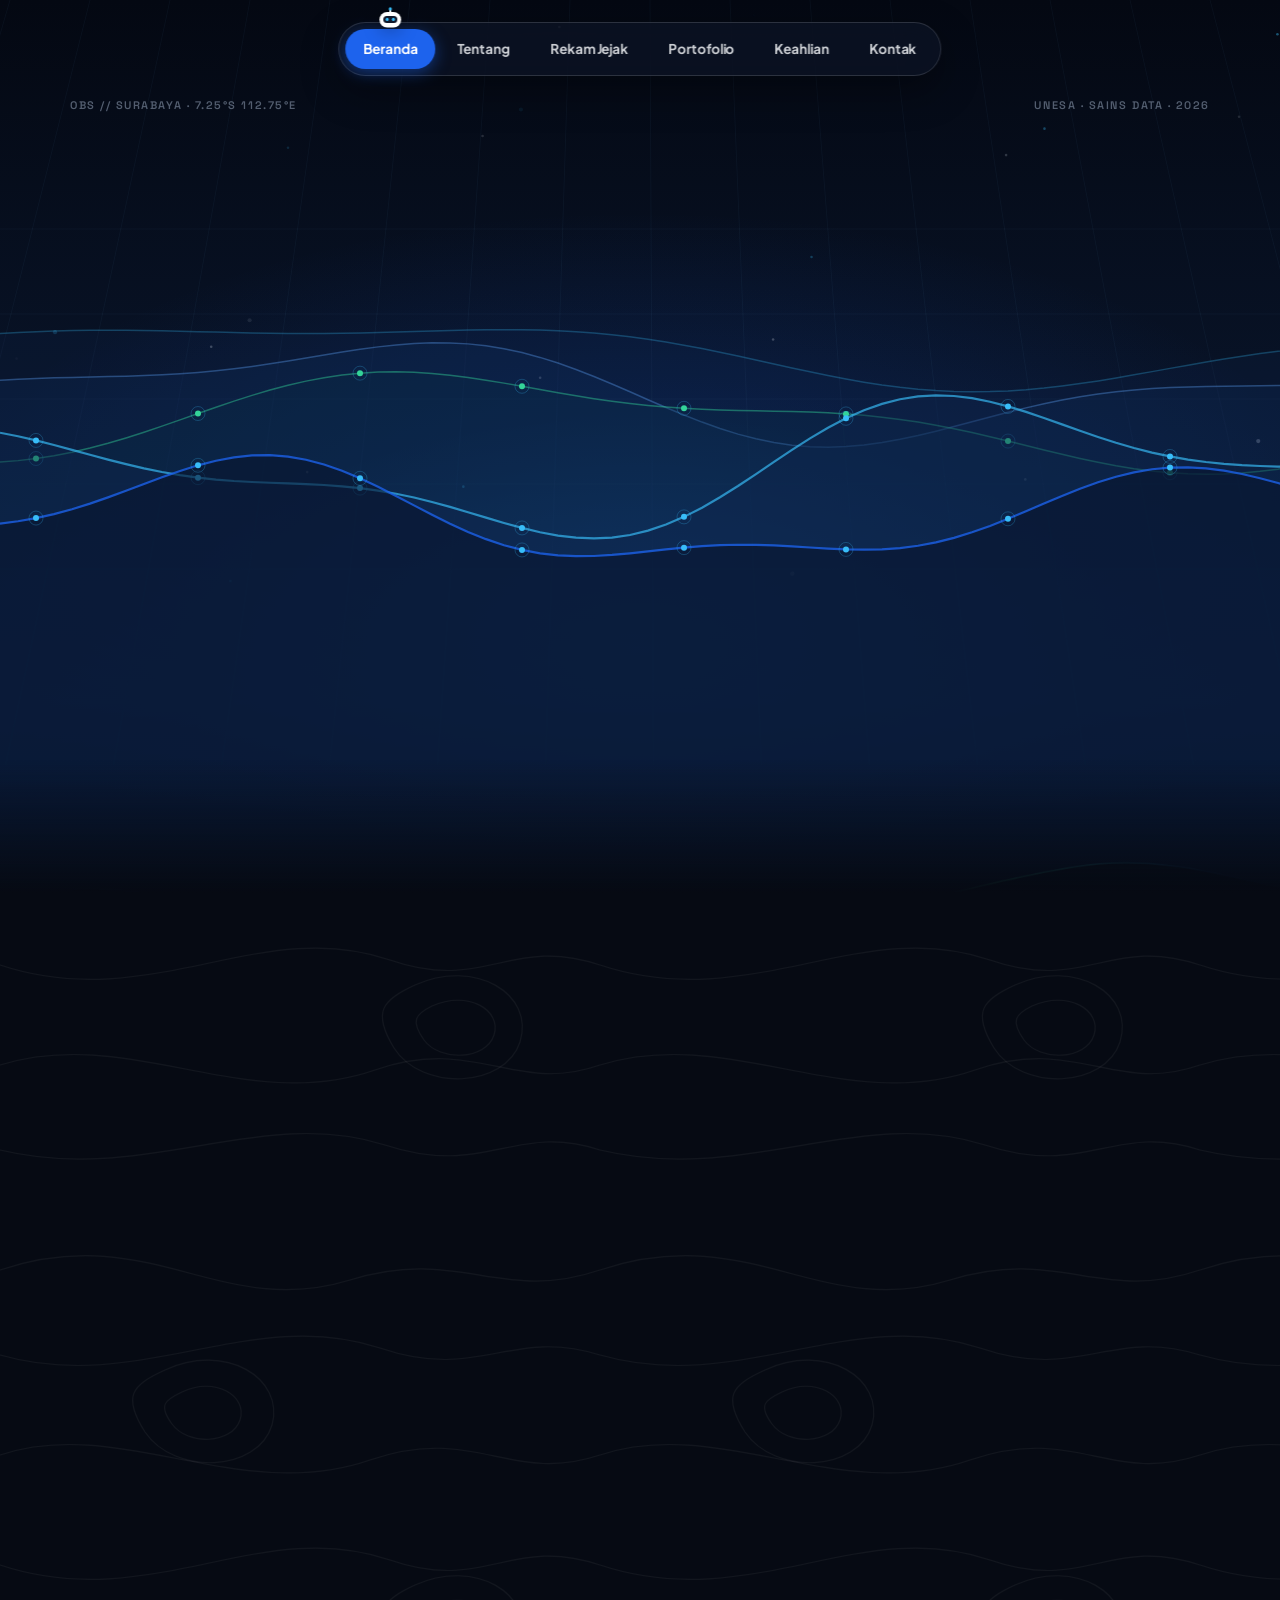
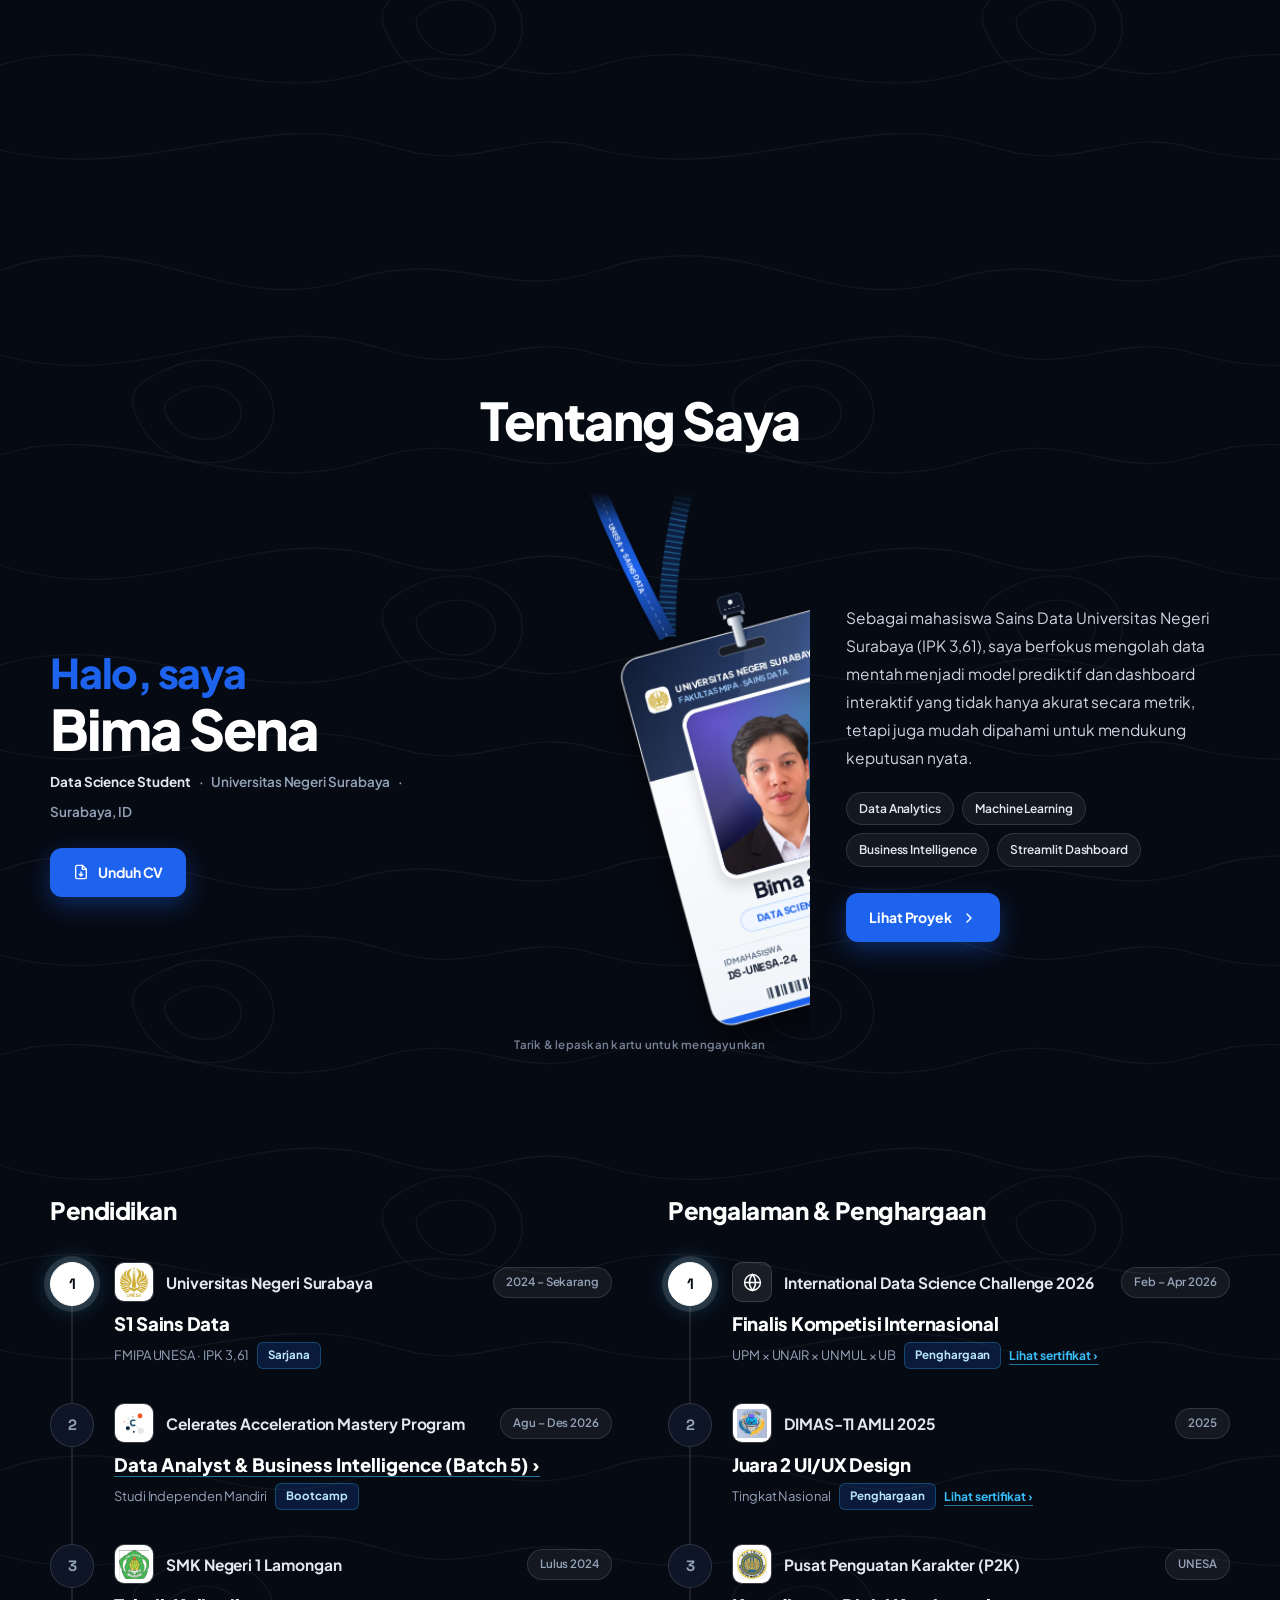
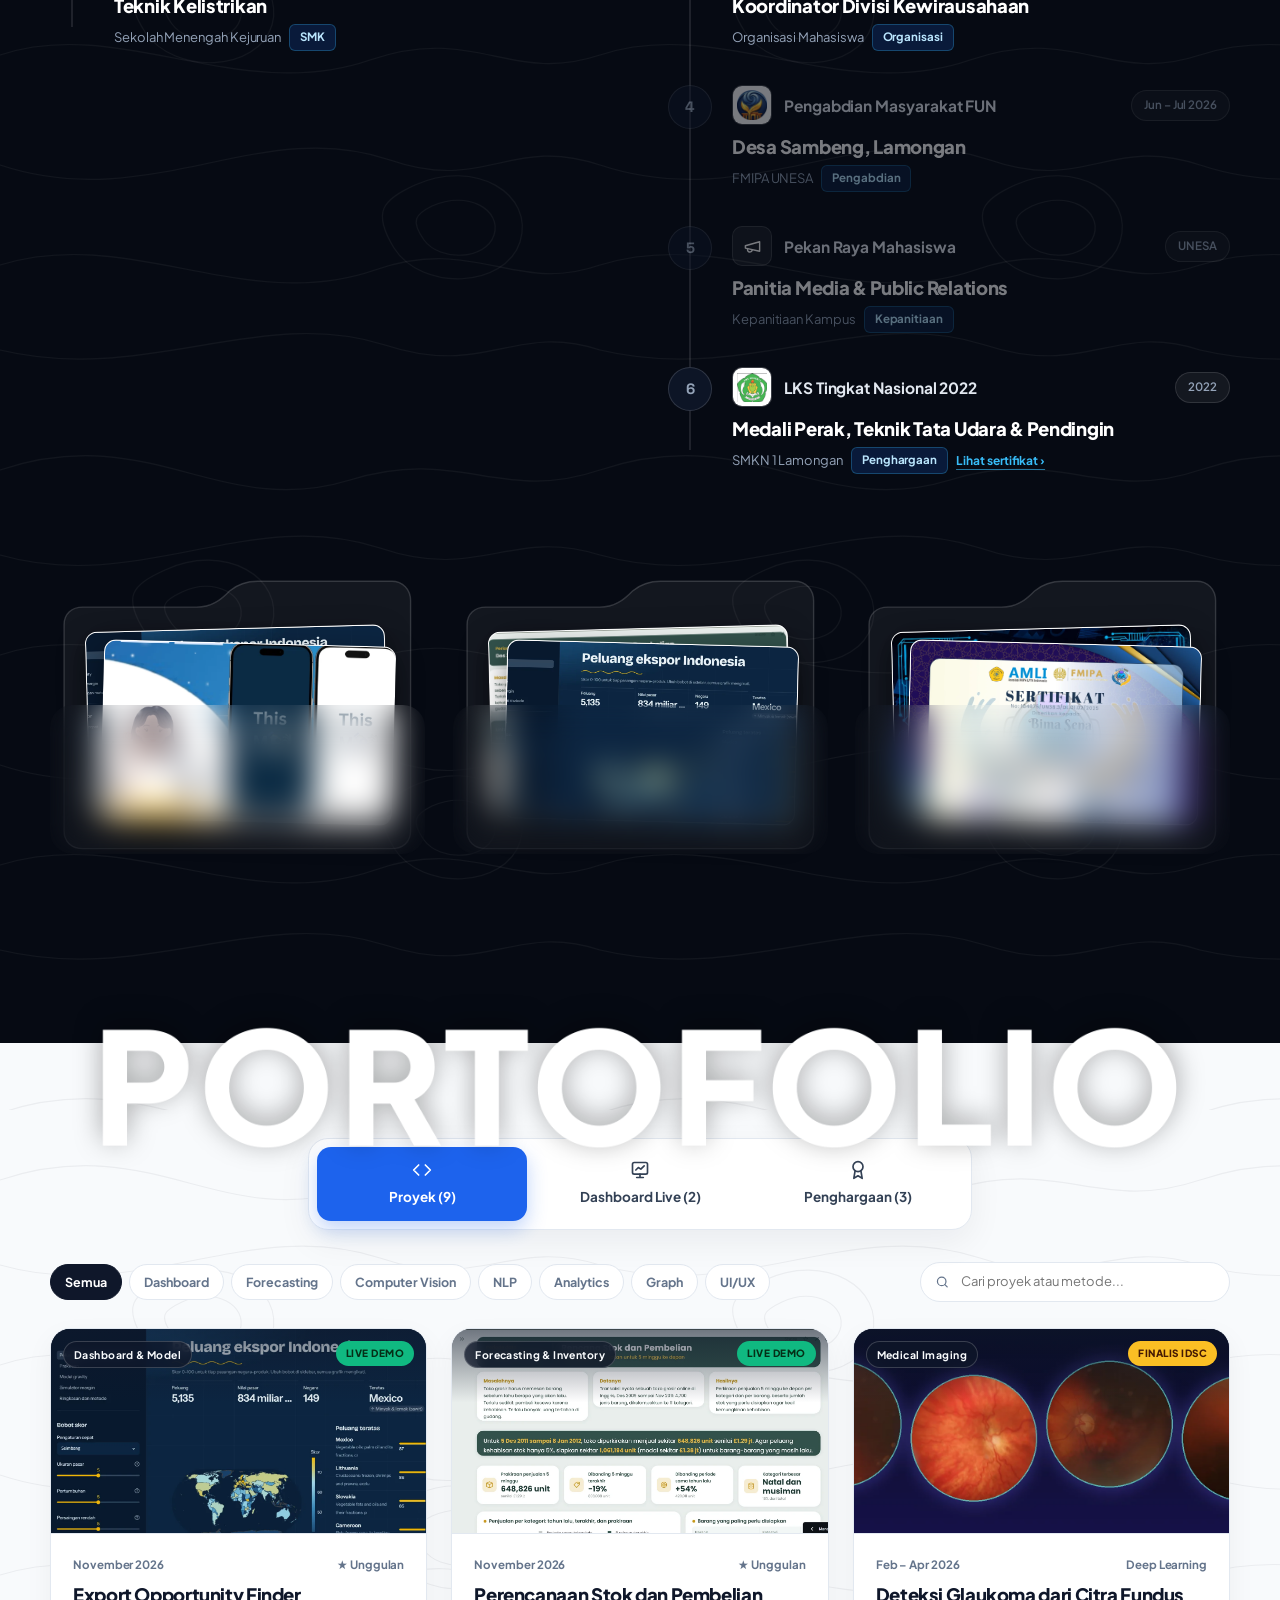
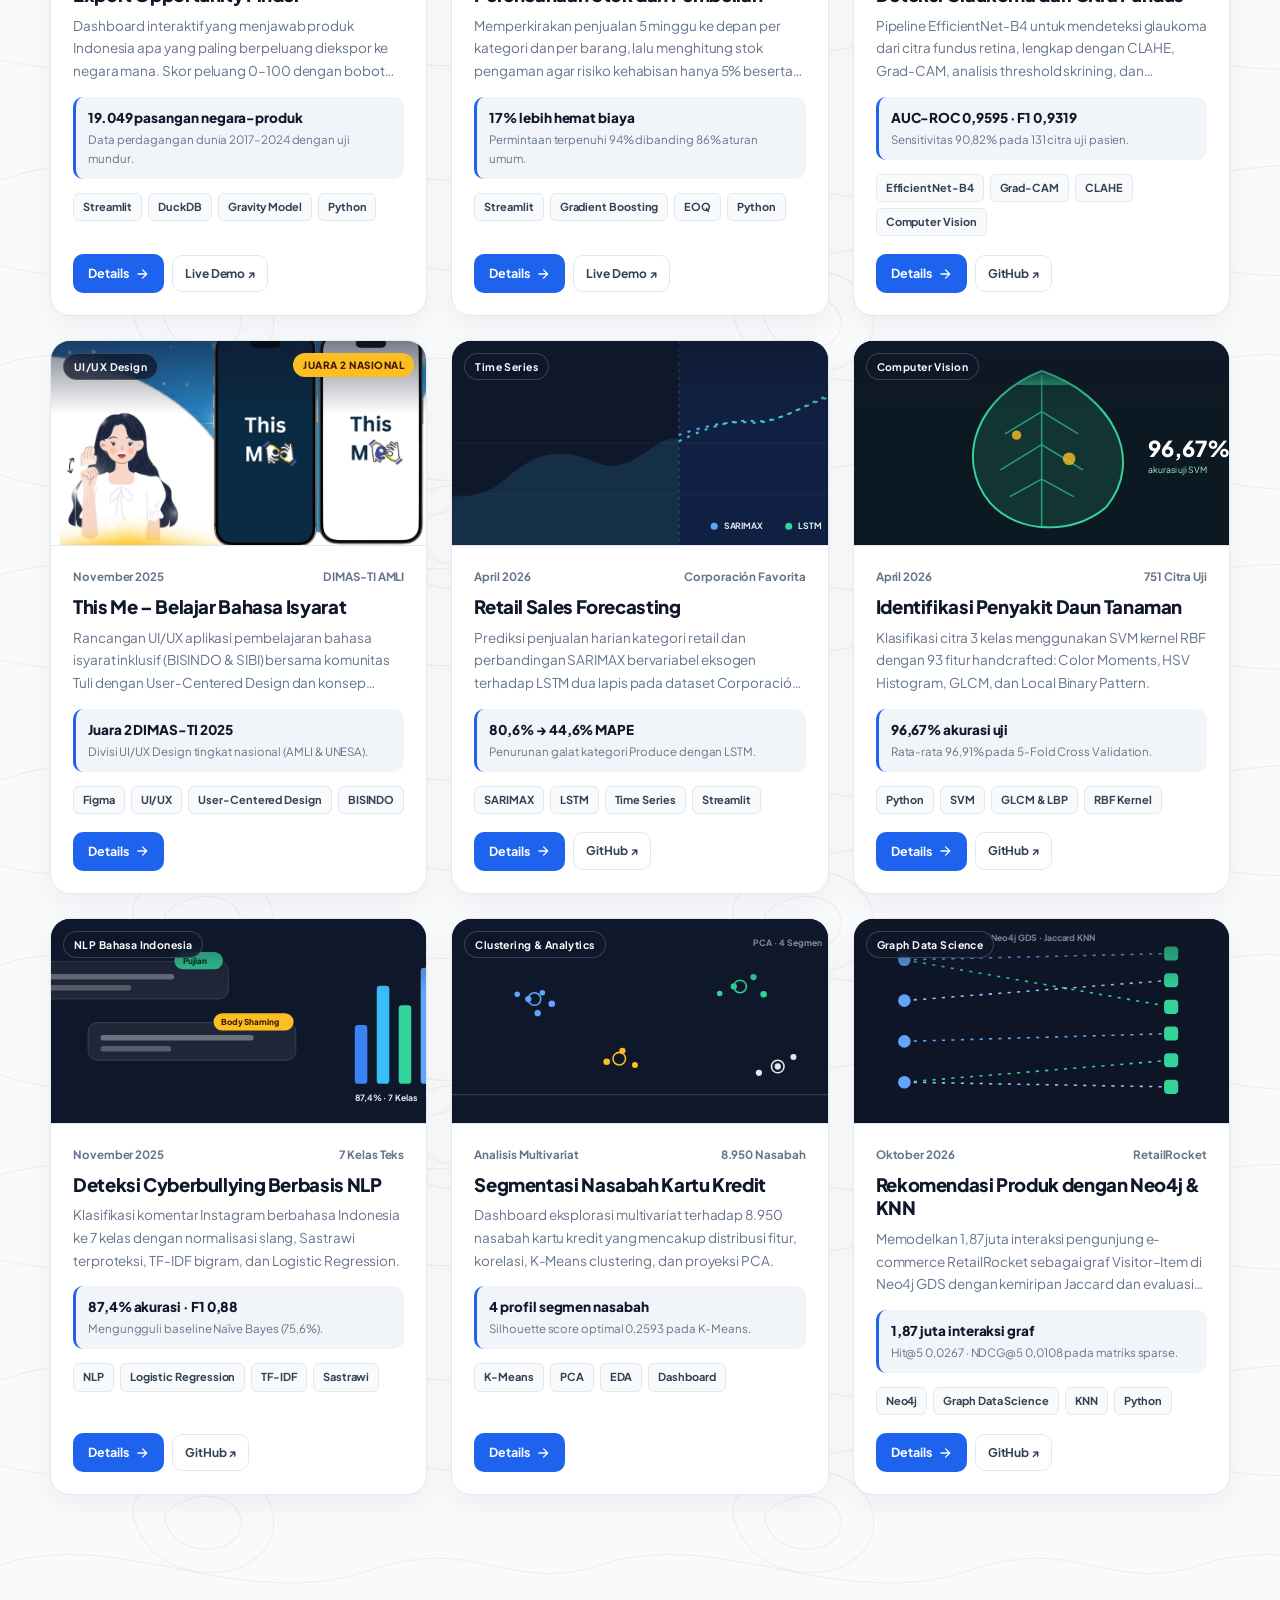
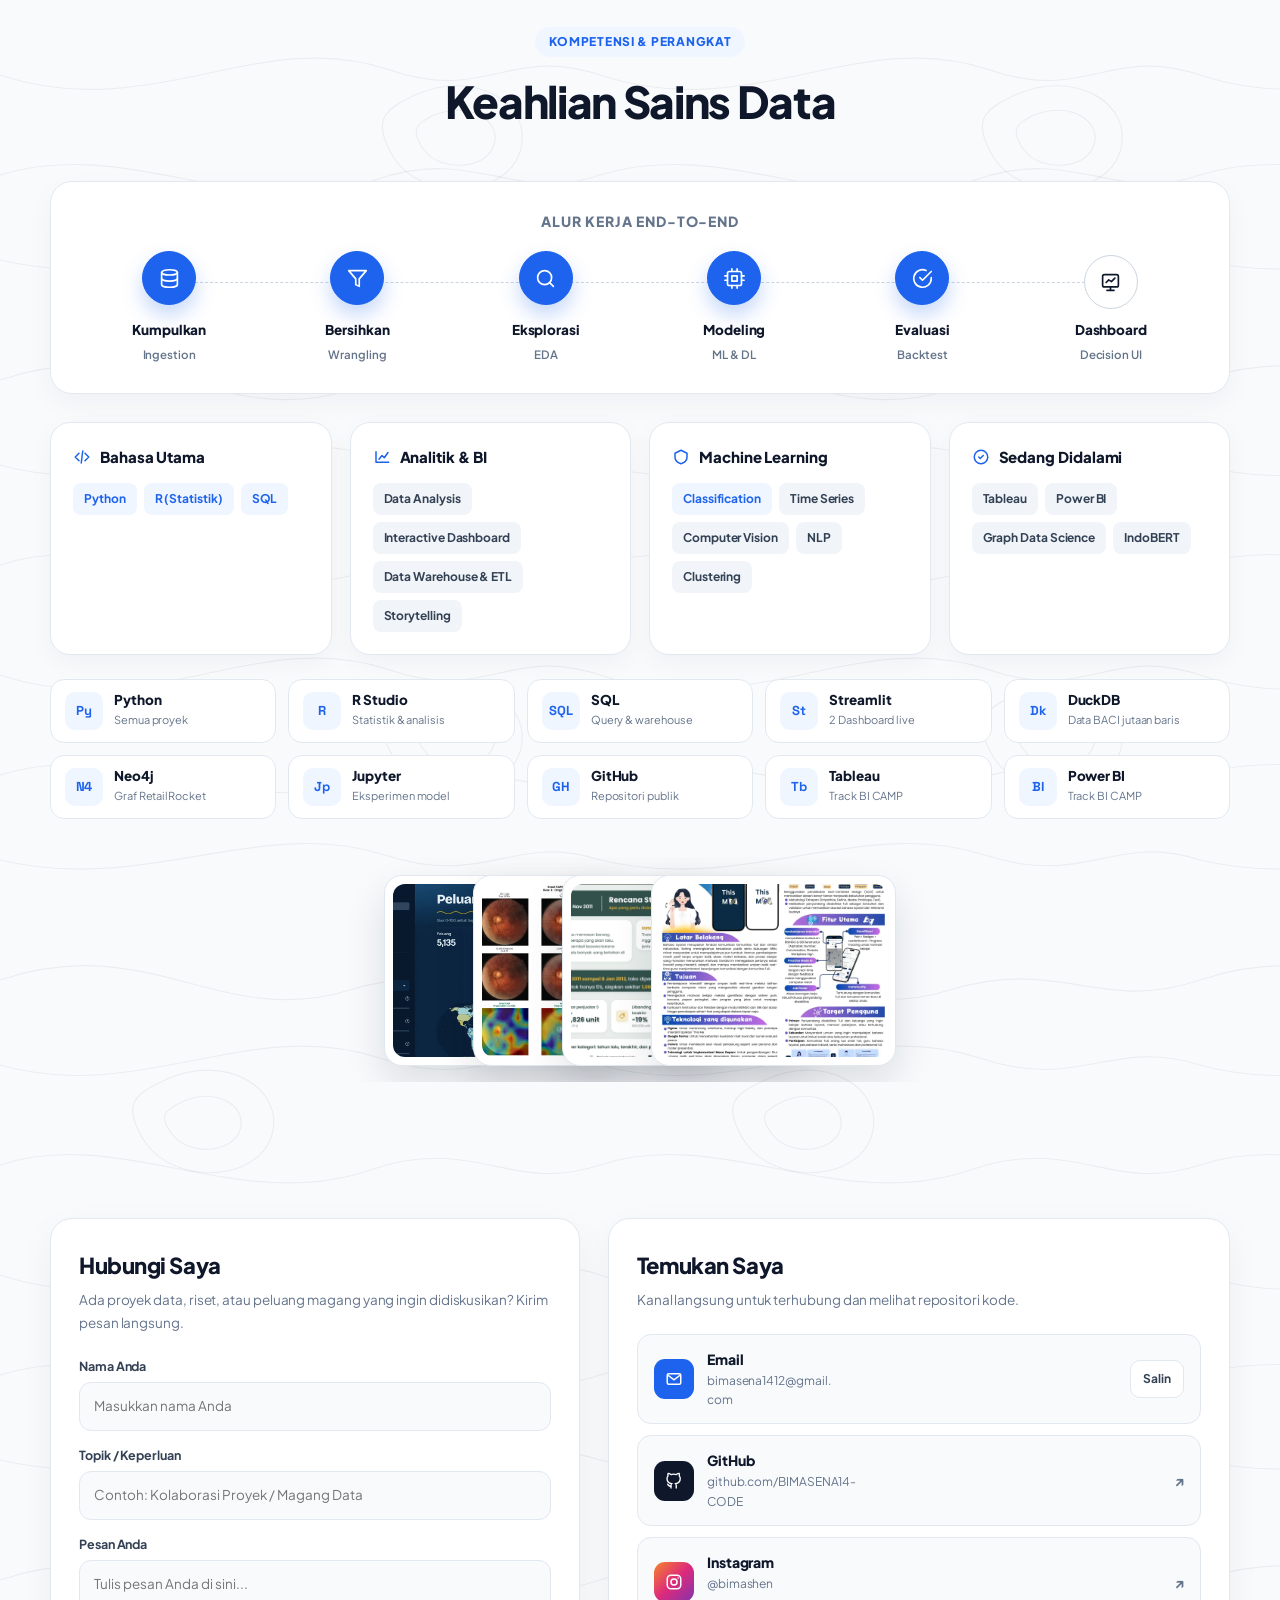
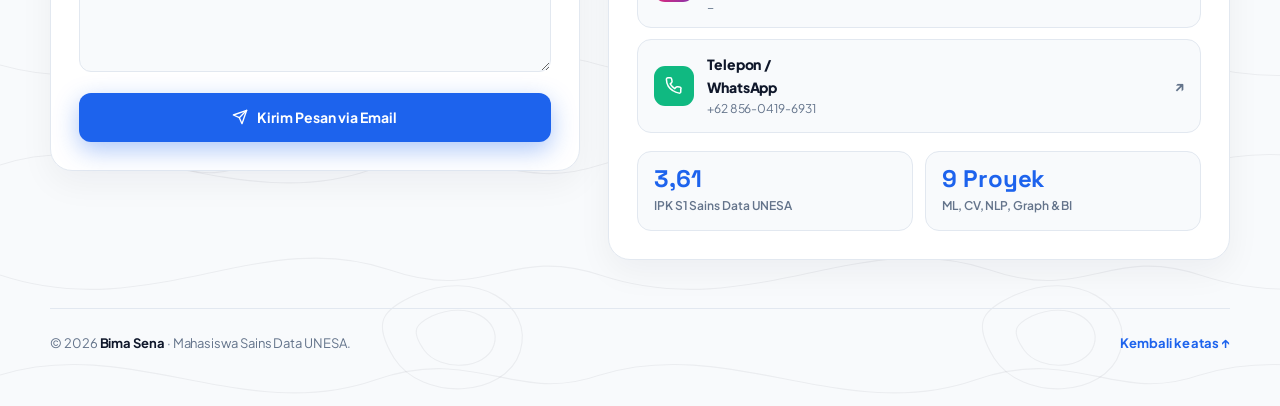
==== commit dc116a9b: "feat: add pinned Living Data Horizon scrollytelling hero and smooth lerp scroll choreography across " ====
--- a/index.html
+++ b/index.html
@@ -176,63 +176,114 @@
       color: var(--dark-ink);
     }
 
-    /* Act 1: Dimensional Night-Mountain Scrollytelling Hero */
+    /* Act 1: Pinned "Living Data Horizon" Scrollytelling Hero (210vh track) */
+    .hero-track {
+      position: relative;
+      height: 210svh;
+    }
     .hero-scene {
-      position: relative;
+      position: sticky;
+      top: 0;
       height: 100svh;
-      min-height: 620px;
-      max-height: 960px;
+      min-height: 600px;
       overflow: hidden;
       display: grid;
       place-items: center;
-      background: linear-gradient(180deg, #071124 0%, #142C4C 48%, #26486B 76%, #060A13 100%);
-    }
-    .hero-sky-glow {
+      background:
+        radial-gradient(ellipse 80% 55% at 50% 62%, rgba(29, 99, 237, 0.24), transparent 70%),
+        radial-gradient(ellipse 55% 38% at 50% 72%, rgba(56, 189, 248, 0.16), transparent 68%),
+        linear-gradient(180deg, #040812 0%, #09152B 52%, #0D2142 78%, #060A13 100%);
+    }
+    #hero-data-canvas {
       position: absolute;
       inset: 0;
-      background:
-        radial-gradient(ellipse 65% 42% at 50% 48%, rgba(148, 197, 248, 0.30), transparent 70%),
-        radial-gradient(circle at 20% 22%, rgba(255, 255, 255, 0.08) 0 1px, transparent 1.5px),
-        radial-gradient(circle at 78% 18%, rgba(255, 255, 255, 0.09) 0 1px, transparent 1.5px),
-        radial-gradient(circle at 62% 30%, rgba(255, 255, 255, 0.06) 0 1px, transparent 1.5px);
+      width: 100%;
+      height: 100%;
+      z-index: 1;
+      display: block;
       pointer-events: none;
     }
-    .hero-plane {
+    .hero-hud {
       position: absolute;
-      left: 0;
-      right: 0;
+      inset: 0;
+      z-index: 2;
       pointer-events: none;
-      will-change: transform;
-    }
-    .hero-plane--peaks {
-      bottom: 8%;
-      z-index: 2;
-      width: 100%;
-    }
-    .hero-plane--peaks svg,
-    .hero-plane--ridge svg {
+    }
+    .hud-coord {
+      position: absolute;
+      top: 96px;
+      font-family: var(--font-display);
+      font-size: 11px;
+      font-weight: 600;
+      letter-spacing: 0.14em;
+      text-transform: uppercase;
+      color: rgba(148, 163, 184, 0.55);
+    }
+    .hud-coord--left { left: max(28px, calc(50% - 570px)); }
+    .hud-coord--right { right: max(28px, calc(50% - 570px)); }
+
+    /* Floating glass data telemetry chips that parallax apart on scroll */
+    .hud-chip {
+      position: absolute;
+      display: flex;
+      align-items: center;
+      gap: 10px;
+      padding: 10px 15px;
+      border-radius: 14px;
+      background: rgba(13, 22, 42, 0.62);
+      border: 1px solid rgba(148, 197, 255, 0.20);
+      -webkit-backdrop-filter: blur(12px);
+      backdrop-filter: blur(12px);
+      box-shadow: 0 14px 34px rgba(0, 0, 0, 0.35);
+      will-change: transform, opacity;
+    }
+    .hud-chip-dot {
+      width: 9px;
+      height: 9px;
+      border-radius: 50%;
+      background: #38BDF8;
+      box-shadow: 0 0 12px #38BDF8;
+    }
+    .hud-chip-dot.emerald { background: #34D399; box-shadow: 0 0 12px #34D399; }
+    .hud-chip-dot.amber { background: #FBBF24; box-shadow: 0 0 12px #FBBF24; }
+    .hud-chip strong {
       display: block;
-      width: 100%;
-      height: auto;
-    }
+      font-family: var(--font-display);
+      font-size: 14px;
+      font-weight: 700;
+      color: #FFFFFF;
+      line-height: 1.1;
+    }
+    .hud-chip span {
+      display: block;
+      font-size: 10.5px;
+      font-weight: 600;
+      color: #94A3B8;
+      margin-top: 2px;
+    }
+    .hud-chip--1 { left: max(32px, calc(50% - 560px)); top: 27%; }
+    .hud-chip--2 { right: max(32px, calc(50% - 560px)); top: 24%; }
+    .hud-chip--3 { left: max(56px, calc(50% - 500px)); bottom: 25%; }
+    .hud-chip--4 { right: max(56px, calc(50% - 500px)); bottom: 27%; }
+
     .hero-title-wrap {
       position: relative;
       z-index: 3;
       text-align: center;
       padding: 0 20px;
-      margin-top: -6vh;
+      will-change: transform, opacity;
     }
     .hero-kicker {
       display: inline-flex;
       align-items: center;
       gap: 8px;
-      margin-bottom: 14px;
-      padding: 6px 14px;
+      margin-bottom: 16px;
+      padding: 7px 15px;
       border-radius: 999px;
-      background: rgba(6, 10, 19, 0.48);
-      border: 1px solid rgba(255, 255, 255, 0.18);
-      -webkit-backdrop-filter: blur(8px);
-      backdrop-filter: blur(8px);
+      background: rgba(10, 18, 36, 0.65);
+      border: 1px solid rgba(56, 189, 248, 0.30);
+      -webkit-backdrop-filter: blur(10px);
+      backdrop-filter: blur(10px);
       font-size: 12px;
       font-weight: 700;
       letter-spacing: 0.12em;
@@ -247,33 +298,83 @@
     .hero-display {
       margin: 0;
       font-family: var(--font-display);
-      font-size: clamp(38px, 7.2vw, 96px);
+      font-size: clamp(38px, 7.2vw, 94px);
       font-weight: 700;
       line-height: 0.96;
       letter-spacing: -0.03em;
       text-transform: uppercase;
       color: #FFFFFF;
-      text-shadow: 0 14px 42px rgba(6, 10, 19, 0.55);
+      text-shadow: 0 18px 50px rgba(4, 8, 18, 0.75);
     }
     .hero-sub {
-      margin: 16px auto 0;
-      max-width: 520px;
+      margin: 18px auto 0;
+      max-width: 540px;
       font-size: clamp(14px, 1.4vw, 17px);
       font-weight: 500;
-      color: rgba(241, 245, 249, 0.86);
-      text-shadow: 0 4px 18px rgba(6, 10, 19, 0.7);
-    }
+      color: rgba(226, 232, 240, 0.88);
+      text-shadow: 0 4px 18px rgba(4, 8, 18, 0.8);
+    }
+    /* Foreground sculpted data area-chart ridge that parts downward on scroll */
     .hero-plane--ridge {
-      bottom: -2px;
+      position: absolute;
+      left: 0;
+      right: 0;
+      bottom: -4px;
       z-index: 4;
       width: 100%;
+      pointer-events: none;
+      will-change: transform;
+    }
+    .hero-plane--ridge svg {
+      display: block;
+      width: 100%;
+      height: auto;
+    }
+    .hero-scroll-cue {
+      position: absolute;
+      left: 50%;
+      bottom: 28px;
+      transform: translateX(-50%);
+      z-index: 6;
+      display: inline-flex;
+      flex-direction: column;
+      align-items: center;
+      gap: 7px;
+      font-size: 11px;
+      font-weight: 700;
+      letter-spacing: 0.12em;
+      text-transform: uppercase;
+      color: rgba(226, 232, 240, 0.75);
+      pointer-events: none;
+      transition: opacity 0.25s ease;
+    }
+    .scroll-mouse {
+      width: 22px;
+      height: 34px;
+      border-radius: 12px;
+      border: 1.6px solid rgba(226, 232, 240, 0.55);
+      display: flex;
+      justify-content: center;
+      padding-top: 6px;
+    }
+    .scroll-mouse i {
+      width: 3px;
+      height: 7px;
+      border-radius: 3px;
+      background: #38BDF8;
+      animation: wheelDrop 1.6s ease-in-out infinite;
+    }
+    @keyframes wheelDrop {
+      0% { transform: translateY(0); opacity: 1; }
+      75% { transform: translateY(10px); opacity: 0.2; }
+      100% { transform: translateY(0); opacity: 0; }
     }
     .hero-fade-bottom {
       position: absolute;
       left: 0; right: 0; bottom: 0;
-      height: 150px;
+      height: 140px;
       z-index: 5;
-      background: linear-gradient(180deg, rgba(6, 10, 19, 0) 0%, var(--dark-bg) 94%);
+      background: linear-gradient(180deg, rgba(6, 10, 19, 0) 0%, var(--dark-bg) 95%);
       pointer-events: none;
     }
 
@@ -458,14 +559,28 @@
     .tl-list::before {
       content: "";
       position: absolute;
+      z-index: 0;
       left: 21px;
       top: 24px;
       bottom: 24px;
-      width: 1.5px;
-      background: rgba(255, 255, 255, 0.12);
+      width: 2px;
+      background: rgba(255, 255, 255, 0.10);
+    }
+    .tl-list::after {
+      content: "";
+      position: absolute;
+      z-index: 0;
+      left: 21px;
+      top: 24px;
+      width: 2px;
+      height: calc((100% - 48px) * var(--tl-fill, 0));
+      background: linear-gradient(180deg, #38BDF8 0%, #1D63ED 100%);
+      box-shadow: 0 0 14px rgba(56, 189, 248, 0.65);
+      transition: height 0.12s linear;
     }
     .tl-item {
       position: relative;
+      z-index: 1;
       padding: 0 0 34px 64px;
       opacity: 0.46;
       transition: opacity 0.28s ease;
@@ -475,6 +590,7 @@
     .tl-item:hover { opacity: 1; }
     .tl-num {
       position: absolute;
+      z-index: 2;
       left: 0;
       top: 0;
       width: 44px;
@@ -642,10 +758,17 @@
       object-fit: cover;
       object-position: center top;
     }
-    .folder-sheet.s1 { transform: translateY(8px) rotate(-3deg); z-index: 1; }
-    .folder-sheet.s2 { left: 14%; right: 8%; top: 16%; transform: translateY(12px) rotate(3.5deg); z-index: 2; }
-    .glass-folder:hover .folder-sheet.s1 { transform: translateY(-22px) rotate(-5deg); }
-    .glass-folder:hover .folder-sheet.s2 { transform: translateY(-14px) rotate(5deg); }
+    .folder-sheet.s1 {
+      transform: translateY(calc(16px - var(--folder-peek, 0) * 26px)) rotate(calc(-1.5deg - var(--folder-peek, 0) * 2.5deg));
+      z-index: 1;
+    }
+    .folder-sheet.s2 {
+      left: 14%; right: 8%; top: 16%;
+      transform: translateY(calc(20px - var(--folder-peek, 0) * 18px)) rotate(calc(1.5deg + var(--folder-peek, 0) * 2.5deg));
+      z-index: 2;
+    }
+    .glass-folder:hover .folder-sheet.s1 { transform: translateY(-26px) rotate(-5.5deg); }
+    .glass-folder:hover .folder-sheet.s2 { transform: translateY(-16px) rotate(5.5deg); }
 
     .folder-pocket {
       position: absolute;
@@ -731,11 +854,14 @@
       font-size: clamp(54px, 13.8vw, 200px);
       font-weight: 800;
       line-height: 0.86;
-      letter-spacing: -0.045em;
+      letter-spacing: calc(0.03em - var(--bridge-p, 1) * 0.075em);
+      transform: translateY(calc((1 - var(--bridge-p, 1)) * 38px)) scale(calc(0.88 + var(--bridge-p, 1) * 0.12));
+      transform-origin: center bottom;
       text-transform: uppercase;
       color: #FFFFFF;
       text-shadow: 0 -6px 32px rgba(0, 0, 0, 0.35);
       user-select: none;
+      will-change: transform, letter-spacing;
     }
 
     /* =========================================================================
@@ -1220,6 +1346,7 @@
       color: var(--light-ink);
       transition: all 0.24s ease;
     }
+    .flow-step.lit .flow-icon,
     .flow-step:hover .flow-icon {
       background: var(--blue);
       border-color: var(--blue);
@@ -1330,13 +1457,26 @@
       object-fit: cover;
       border-radius: 12px;
     }
-    .fan-card:nth-child(1) { transform: rotate(-8deg) translateY(18px); }
-    .fan-card:nth-child(2) { transform: rotate(-3deg) translateY(4px); }
-    .fan-card:nth-child(3) { transform: rotate(3deg) translateY(4px); }
-    .fan-card:nth-child(4) { transform: rotate(8deg) translateY(18px); }
+    .fan-card:nth-child(1) { transform: translateX(calc((1 - var(--fan, 1)) * 180px)) rotate(calc(var(--fan, 1) * -9deg)) translateY(calc(var(--fan, 1) * 18px)); }
+    .fan-card:nth-child(2) { transform: translateX(calc((1 - var(--fan, 1)) * 60px)) rotate(calc(var(--fan, 1) * -3deg)) translateY(calc(var(--fan, 1) * 4px)); }
+    .fan-card:nth-child(3) { transform: translateX(calc((1 - var(--fan, 1)) * -60px)) rotate(calc(var(--fan, 1) * 3deg)) translateY(calc(var(--fan, 1) * 4px)); }
+    .fan-card:nth-child(4) { transform: translateX(calc((1 - var(--fan, 1)) * -180px)) rotate(calc(var(--fan, 1) * 9deg)) translateY(calc(var(--fan, 1) * 18px)); }
     .fan-card:hover {
       z-index: 10;
-      transform: rotate(0deg) translateY(-14px) scale(1.07);
+      transform: rotate(0deg) translateY(-16px) scale(1.07);
+    }
+
+    /* Rich unmistakable scroll reveal animations (works even when OS window-animations are off) */
+    [data-sc-in], [data-sc-stagger] > * {
+      opacity: 0;
+      transform: translate3d(0, 38px, 0) scale(0.965);
+      transition: opacity 0.72s cubic-bezier(0.22, 1, 0.36, 1), transform 0.72s cubic-bezier(0.22, 1, 0.36, 1);
+    }
+    .about-left[data-sc-in] { transform: translate3d(-44px, 16px, 0); }
+    .about-right[data-sc-in] { transform: translate3d(44px, 16px, 0); }
+    [data-sc-in].sc-in, [data-sc-stagger] > .sc-in {
+      opacity: 1;
+      transform: translate3d(0, 0, 0) scale(1);
     }
 
     /* =========================================================================
@@ -1632,6 +1772,8 @@
 
     /* Responsive */
     @media (max-width: 1020px) {
+      .hud-chip, .hud-coord { display: none; }
+      .hero-track { height: 175svh; }
       .about-spread { grid-template-columns: 1fr; text-align: center; gap: 24px; }
       .about-meta-line, .about-actions, .focus-pills { justify-content: center; }
       .lanyard-stage { height: 500px; max-width: 360px; margin-inline: auto; }
@@ -1728,46 +1870,65 @@
          CHAPTER I: DARK TOPOGRAPHIC WORLD
          ===================================================================== -->
     <div class="dark-world" id="dark-world">
-      <!-- ACT 1: DIMENSIONAL NIGHT-HORIZON HERO -->
-      <section class="hero-scene" id="home" data-sc-act="flow">
-        <div class="hero-sky-glow" aria-hidden="true"></div>
-
-        <!-- Distant Mountain Range Layer -->
-        <div class="hero-plane hero-plane--peaks" data-sc-parallax="-0.10" aria-hidden="true">
-          <svg viewBox="0 0 1440 460" preserveAspectRatio="none">
-            <defs>
-              <linearGradient id="peakGrad" x1="0" y1="0" x2="0" y2="1">
-                <stop offset="0%" stop-color="#6488AC" stop-opacity="0.65"/>
-                <stop offset="45%" stop-color="#274160" stop-opacity="0.92"/>
-                <stop offset="100%" stop-color="#0B1526" stop-opacity="1"/>
-              </linearGradient>
-              <linearGradient id="snowSheen" x1="0" y1="0" x2="1" y2="1">
-                <stop offset="0%" stop-color="#E2E8F0" stop-opacity="0.55"/>
-                <stop offset="100%" stop-color="#6488AC" stop-opacity="0"/>
-              </linearGradient>
-            </defs>
-            <path d="M0 340 L180 250 L330 295 L540 135 L685 78 L835 125 L1030 235 L1215 190 L1440 285 L1440 460 L0 460 Z" fill="url(#peakGrad)"/>
-            <path d="M685 78 L742 138 L705 162 L668 128 L615 178 L540 135 Z" fill="url(#snowSheen)"/>
-            <path d="M835 125 L915 195 L860 212 L805 165 Z" fill="url(#snowSheen)"/>
-          </svg>
-        </div>
-
-        <!-- Center Headline Between Planes -->
-        <div class="hero-title-wrap" data-sc-parallax="0.16">
-          <div class="hero-kicker"><span></span> S1 Sains Data · UNESA</div>
-          <h1 class="hero-display">WELCOME TO MY<br>PORTFOLIO</h1>
-          <p class="hero-sub">Data Analytics, Machine Learning &amp; Interactive Decision Systems oleh Bima Sena</p>
-        </div>
-
-        <!-- Dark Foreground Silhouette Ridge -->
-        <div class="hero-plane hero-plane--ridge" data-sc-parallax="-0.03" aria-hidden="true">
-          <svg viewBox="0 0 1440 310" preserveAspectRatio="none">
-            <path d="M0 110 C120 85, 220 150, 355 182 C510 218, 635 195, 755 205 C895 216, 1035 168, 1175 135 C1285 108, 1375 78, 1440 92 L1440 310 L0 310 Z" fill="#08101E"/>
-            <path d="M0 165 C165 155, 310 225, 515 242 C720 258, 920 238, 1130 202 C1265 178, 1365 150, 1440 162 L1440 310 L0 310 Z" fill="#060A13"/>
-          </svg>
-        </div>
-        <div class="hero-fade-bottom" aria-hidden="true"></div>
-      </section>
+      <!-- ACT 1: PINNED "LIVING DATA HORIZON" SCROLLYTELLING HERO -->
+      <div class="hero-track" id="home">
+        <section class="hero-scene" aria-label="Pembuka Portofolio">
+          <canvas id="hero-data-canvas" aria-hidden="true"></canvas>
+
+          <div class="hero-hud" aria-hidden="true">
+            <span class="hud-coord hud-coord--left">OBS // SURABAYA · 7.25°S 112.75°E</span>
+            <span class="hud-coord hud-coord--right">UNESA · SAINS DATA · 2026</span>
+
+            <div class="hud-chip hud-chip--1" data-hero-chip="-1.1 -0.6">
+              <span class="hud-chip-dot"></span>
+              <div><strong>19.049 Pairs</strong><span>Global Trade Gravity Score</span></div>
+            </div>
+            <div class="hud-chip hud-chip--2" data-hero-chip="1.1 -0.7">
+              <span class="hud-chip-dot emerald"></span>
+              <div><strong>AUC 0,9595</strong><span>Glaucoma Deep Learning</span></div>
+            </div>
+            <div class="hud-chip hud-chip--3" data-hero-chip="-0.9 0.5">
+              <span class="hud-chip-dot amber"></span>
+              <div><strong>96,67% Acc</strong><span>Computer Vision SVM</span></div>
+            </div>
+            <div class="hud-chip hud-chip--4" data-hero-chip="0.9 0.6">
+              <span class="hud-chip-dot"></span>
+              <div><strong>−17% Cost</strong><span>Gradient Boosting Stock</span></div>
+            </div>
+          </div>
+
+          <!-- Center Headline Rising Between Data Horizon & Foreground Area-Ridge -->
+          <div class="hero-title-wrap" id="hero-title-wrap">
+            <div class="hero-kicker"><span></span> S1 Sains Data · UNESA</div>
+            <h1 class="hero-display">WELCOME TO MY<br>PORTFOLIO</h1>
+            <p class="hero-sub">Data Analytics, Machine Learning &amp; Interactive Decision Systems oleh Bima Sena</p>
+          </div>
+
+          <!-- Sculpted Foreground Area-Chart / Topographic Ridge -->
+          <div class="hero-plane--ridge" id="hero-ridge" aria-hidden="true">
+            <svg viewBox="0 0 1440 300" preserveAspectRatio="none">
+              <defs>
+                <linearGradient id="ridgeTopStroke" x1="0" y1="0" x2="1" y2="0">
+                  <stop offset="0%" stop-color="#1D63ED" stop-opacity="0"/>
+                  <stop offset="28%" stop-color="#38BDF8" stop-opacity="0.65"/>
+                  <stop offset="52%" stop-color="#60A5FA" stop-opacity="0.85"/>
+                  <stop offset="78%" stop-color="#34D399" stop-opacity="0.55"/>
+                  <stop offset="100%" stop-color="#1D63ED" stop-opacity="0"/>
+                </linearGradient>
+              </defs>
+              <path d="M0 148 C135 92, 240 165, 390 194 C545 224, 650 176, 775 186 C920 198, 1055 128, 1205 98 C1305 78, 1385 112, 1440 126 L1440 300 L0 300 Z" fill="#071021"/>
+              <path d="M0 148 C135 92, 240 165, 390 194 C545 224, 650 176, 775 186 C920 198, 1055 128, 1205 98 C1305 78, 1385 112, 1440 126" fill="none" stroke="url(#ridgeTopStroke)" stroke-width="2"/>
+              <path d="M0 198 C185 178, 340 232, 540 246 C745 260, 945 232, 1155 194 C1285 170, 1375 156, 1440 168 L1440 300 L0 300 Z" fill="#060A13"/>
+            </svg>
+          </div>
+
+          <div class="hero-scroll-cue" id="hero-scroll-cue" aria-hidden="true">
+            <span class="scroll-mouse"><i></i></span>
+            <span>Scroll</span>
+          </div>
+          <div class="hero-fade-bottom" aria-hidden="true"></div>
+        </section>
+      </div>
 
       <!-- ACT 2: ABOUT ME + REDESIGNED HANGING LANYARD ID CARD -->
       <section class="about-section" id="about" data-sc-act="flow">
@@ -2913,7 +3074,7 @@
       if (!stage) return;
       const cv = document.getElementById('lanyard-canvas');
       const ctx = cv.getContext('2d');
-      const calm = window.matchMedia('(prefers-reduced-motion: reduce)').matches;
+      const calm = false;
 
       const photo = new Image();
       let photoOk = false;
@@ -3378,6 +3539,13 @@
           if (visible) kick();
         }).observe(stage);
       }
+      window.__nudgeLanyard = function (impulse) {
+        if (pts.length && !drag && visible) {
+          pts[N - 1].px -= impulse * S;
+          kick();
+        }
+      };
+
       let rt;
       window.addEventListener('resize', () => {
         clearTimeout(rt);
@@ -3387,5 +3555,282 @@
       kick();
     })();
   </script>
+
+  <!-- =======================================================================
+       LIVING DATA HORIZON CANVAS & SMOOTH SCROLL CHOREOGRAPHY ENGINE
+       ======================================================================= -->
+  <script>
+    (function () {
+      const clamp01 = v => v < 0 ? 0 : v > 1 ? 1 : v;
+      const easeOut = t => 1 - Math.pow(1 - clamp01(t), 3);
+
+      // 1. Living Data Horizon 3D Ridgeline & Signal Forecast Canvas
+      const heroTrack = document.getElementById('home');
+      const heroCanvas = document.getElementById('hero-data-canvas');
+      const hCtx = heroCanvas ? heroCanvas.getContext('2d') : null;
+      const heroTitle = document.getElementById('hero-title-wrap');
+      const heroRidge = document.getElementById('hero-ridge');
+      const heroCue = document.getElementById('hero-scroll-cue');
+      const hudChips = Array.from(document.querySelectorAll('[data-hero-chip]')).map(el => {
+        const [dx, dy] = el.getAttribute('data-hero-chip').split(/\s+/).map(Number);
+        return { el, dx: dx || 0, dy: dy || 0 };
+      });
+
+      let hW = 0, hH = 0, hDpr = 1, heroVisible = true;
+      function sizeHeroCanvas() {
+        if (!heroCanvas) return;
+        const r = heroCanvas.getBoundingClientRect();
+        hW = r.width; hH = r.height;
+        hDpr = Math.min(window.devicePixelRatio || 1, 2);
+        heroCanvas.width = Math.round(hW * hDpr);
+        heroCanvas.height = Math.round(hH * hDpr);
+      }
+      sizeHeroCanvas();
+      window.addEventListener('resize', sizeHeroCanvas);
+
+      if (heroCanvas && 'IntersectionObserver' in window) {
+        new IntersectionObserver(entries => {
+          heroVisible = entries[0].isIntersecting;
+        }, { threshold: 0 }).observe(heroTrack);
+      }
+
+      // 6 layered ridgeline signal waves (back-to-front)
+      const waves = [
+        { yBase: 0.42, amp: 24, freq: 0.0042, speed: 0.42, color: 'rgba(56, 189, 248, 0.28)', fill: 'rgba(14, 38, 78, 0.22)', nodes: false },
+        { yBase: 0.49, amp: 32, freq: 0.0051, speed: -0.35, color: 'rgba(96, 165, 250, 0.36)', fill: 'rgba(17, 45, 92, 0.28)', nodes: false },
+        { yBase: 0.56, amp: 38, freq: 0.0046, speed: 0.55, color: 'rgba(52, 211, 153, 0.44)', fill: 'rgba(12, 46, 68, 0.32)', nodes: true },
+        { yBase: 0.63, amp: 44, freq: 0.0058, speed: 0.68, color: 'rgba(56, 189, 248, 0.68)', fill: 'rgba(15, 36, 74, 0.45)', nodes: true },
+        { yBase: 0.71, amp: 36, freq: 0.0064, speed: -0.48, color: 'rgba(29, 99, 237, 0.78)', fill: 'rgba(9, 22, 48, 0.62)', nodes: true }
+      ];
+
+      function drawDataHorizon(timeSec, scrollP) {
+        if (!hCtx || !hW || !heroVisible) return;
+        hCtx.setTransform(hDpr, 0, 0, hDpr, 0, 0);
+        hCtx.clearRect(0, 0, hW, hH);
+
+        // Subtle perspective telemetry grid in upper observatory sky
+        hCtx.strokeStyle = 'rgba(148, 197, 255, 0.045)';
+        hCtx.lineWidth = 1;
+        const gridStep = Math.max(64, Math.round(hW / 16));
+        const shiftX = (scrollP * 90) % gridStep;
+        for (let x = -gridStep + shiftX; x < hW + gridStep; x += gridStep) {
+          hCtx.beginPath();
+          hCtx.moveTo(x, 0);
+          hCtx.lineTo(x + (x - hW * 0.5) * 0.35, hH * 0.85);
+          hCtx.stroke();
+        }
+        for (let row = 1; row <= 5; row++) {
+          const gy = hH * (0.16 + row * 0.11) - scrollP * row * 14;
+          hCtx.beginPath();
+          hCtx.moveTo(0, gy);
+          hCtx.lineTo(hW, gy);
+          hCtx.stroke();
+        }
+
+        // Ambient scatter plot / star-telemetry points
+        for (let i = 0; i < 28; i++) {
+          const sx = ((i * 197 + 43) % 1000) / 1000 * hW;
+          const sy = (((i * 311 + 71) % 1000) / 1000 * hH * 0.55) - scrollP * (18 + (i % 4) * 14);
+          const pulse = 0.35 + 0.45 * Math.sin(timeSec * 1.8 + i);
+          hCtx.fillStyle = i % 3 === 0 ? `rgba(56,189,248,${pulse * 0.65})` : `rgba(226,232,240,${pulse * 0.45})`;
+          hCtx.beginPath();
+          hCtx.arc(sx, (sy + hH) % (hH * 0.65), i % 4 === 0 ? 2.1 : 1.3, 0, Math.PI * 2);
+          hCtx.fill();
+        }
+
+        // Layered ridgeline time-series waves
+        const stepX = 18;
+        waves.forEach((w, idx) => {
+          const parallaxY = -scrollP * (28 + idx * 24);
+          const ampScale = 1 + scrollP * 0.45;
+          const baseY = hH * w.yBase + parallaxY;
+          const phase = timeSec * w.speed + scrollP * (2.2 + idx * 0.55) + idx * 1.7;
+
+          const ptsY = [];
+          hCtx.beginPath();
+          for (let x = 0; x <= hW + stepX; x += stepX) {
+            const env = 0.55 + 0.45 * Math.sin((x / hW) * Math.PI);
+            const y = baseY +
+              (Math.sin(x * w.freq + phase) * w.amp +
+               Math.cos(x * w.freq * 2.1 - phase * 0.7) * (w.amp * 0.42)) * env * ampScale;
+            ptsY.push({ x, y });
+            if (x === 0) hCtx.moveTo(x, y);
+            else hCtx.lineTo(x, y);
+          }
+
+          // Area fill to bottom
+          hCtx.lineTo(hW + stepX, hH + 20);
+          hCtx.lineTo(0, hH + 20);
+          hCtx.closePath();
+          hCtx.fillStyle = w.fill;
+          hCtx.fill();
+
+          // Glowing spline stroke
+          hCtx.beginPath();
+          ptsY.forEach((pt, i) => {
+            if (i === 0) hCtx.moveTo(pt.x, pt.y);
+            else hCtx.lineTo(pt.x, pt.y);
+          });
+          hCtx.strokeStyle = w.color;
+          hCtx.lineWidth = idx >= 3 ? 2.2 : 1.5;
+          hCtx.stroke();
+
+          // Live glowing data anomalies / forecast markers along foreground curves
+          if (w.nodes) {
+            for (let k = 2; k < ptsY.length - 2; k += 9) {
+              const p = ptsY[k];
+              hCtx.fillStyle = idx === 2 ? '#34D399' : '#38BDF8';
+              hCtx.beginPath();
+              hCtx.arc(p.x, p.y, 3, 0, Math.PI * 2);
+              hCtx.fill();
+              hCtx.strokeStyle = 'rgba(56, 189, 248, 0.25)';
+              hCtx.lineWidth = 1;
+              hCtx.beginPath();
+              hCtx.arc(p.x, p.y, 7, 0, Math.PI * 2);
+              hCtx.stroke();
+            }
+          }
+        });
+      }
+
+      // 2. Smooth Lerp Scroll Choreography Across Entire Page
+      const tlLists = Array.from(document.querySelectorAll('.tl-list'));
+      const tlItems = Array.from(document.querySelectorAll('.tl-item'));
+      let userHoveredTl = false;
+      tlItems.forEach(item => {
+        item.addEventListener('mouseenter', () => { userHoveredTl = true; });
+        item.addEventListener('mouseleave', () => { userHoveredTl = false; });
+      });
+
+      const foldersSec = document.querySelector('.folders-section');
+      const folderEls = Array.from(document.querySelectorAll('.glass-folder'));
+      const bridgeEl = document.querySelector('.portfolio-bridge');
+      const bridgeWord = document.querySelector('.portfolio-bridge-word');
+      const workflowEl = document.querySelector('.workflow-card');
+      const flowSteps = Array.from(document.querySelectorAll('.flow-step'));
+      const fanGallery = document.querySelector('.fan-gallery');
+      const aboutSec = document.getElementById('about');
+
+      let smoothY = window.scrollY;
+      let lastRawY = window.scrollY;
+      let workflowTriggered = false;
+
+      window.addEventListener('scroll', () => {
+        const rawY = window.scrollY;
+        const dy = rawY - lastRawY;
+        lastRawY = rawY;
+        if (aboutSec && window.__nudgeLanyard) {
+          const ar = aboutSec.getBoundingClientRect();
+          if (ar.top < window.innerHeight && ar.bottom > 0) {
+            const impulse = Math.max(-3.2, Math.min(3.2, dy * 0.055));
+            if (Math.abs(impulse) > 0.08) window.__nudgeLanyard(impulse);
+          }
+        }
+      }, { passive: true });
+
+      function tickChoreography(nowMs) {
+        const targetY = window.scrollY;
+        smoothY += (targetY - smoothY) * 0.14;
+        if (Math.abs(targetY - smoothY) < 0.15) smoothY = targetY;
+
+        const vh = window.innerHeight || 1;
+        const timeSec = nowMs * 0.001;
+
+        // A. Hero Pinned Scrollytelling Scrub
+        let heroP = 0;
+        if (heroTrack) {
+          const trackH = Math.max(1, heroTrack.offsetHeight - vh);
+          const top = heroTrack.offsetTop;
+          heroP = clamp01((smoothY - top) / trackH);
+
+          if (heroTitle) {
+            // Headline rises from behind foreground ridge & scales up cleanly, then fades near exit
+            const rise = (1 - easeOut(Math.min(1, heroP / 0.68))) * 68 - heroP * 26;
+            const sc = 0.90 + easeOut(Math.min(1, heroP / 0.72)) * 0.14;
+            const fadeOut = heroP > 0.78 ? 1 - clamp01((heroP - 0.78) / 0.22) : 1;
+            heroTitle.style.transform = `translate3d(0, ${rise.toFixed(1)}px, 0) scale(${sc.toFixed(3)})`;
+            heroTitle.style.opacity = fadeOut.toFixed(3);
+          }
+
+          if (heroRidge) {
+            // Foreground sculpted data ridge parts downward as you scroll
+            const drop = heroP * 135;
+            heroRidge.style.transform = `translate3d(0, ${drop.toFixed(1)}px, 0) scaleY(${(1 - heroP * 0.18).toFixed(3)})`;
+          }
+
+          hudChips.forEach(c => {
+            const tx = c.dx * heroP * 120;
+            const ty = c.dy * heroP * 95 - heroP * 35;
+            const op = 1 - clamp01((heroP - 0.55) / 0.38);
+            c.el.style.transform = `translate3d(${tx.toFixed(1)}px, ${ty.toFixed(1)}px, 0)`;
+            c.el.style.opacity = op.toFixed(3);
+          });
+
+          if (heroCue) {
+            heroCue.style.opacity = heroP > 0.06 ? '0' : '1';
+          }
+        }
+        drawDataHorizon(timeSec, heroP);
+
+        // B. Timeline Glowing Beam & Auto-Lighting Milestones
+        tlLists.forEach(list => {
+          const r = list.getBoundingClientRect();
+          const fill = clamp01((vh * 0.68 - r.top) / Math.max(1, r.height));
+          list.style.setProperty('--tl-fill', fill.toFixed(3));
+
+          if (!userHoveredTl) {
+            const rows = Array.from(list.querySelectorAll('.tl-item'));
+            let activeIdx = 0;
+            rows.forEach((row, i) => {
+              const rr = row.getBoundingClientRect();
+              if (rr.top <= vh * 0.65) activeIdx = i;
+            });
+            rows.forEach((row, i) => row.classList.toggle('active', i <= activeIdx));
+          }
+        });
+
+        // C. Smoked-Glass Folders Sheet Peek Driven by Scroll
+        if (foldersSec) {
+          const fr = foldersSec.getBoundingClientRect();
+          const peek = clamp01((vh * 0.88 - fr.top) / (vh * 0.55));
+          folderEls.forEach((f, idx) => {
+            const delayed = clamp01(peek * 1.15 - idx * 0.12);
+            f.style.setProperty('--folder-peek', easeOut(delayed).toFixed(3));
+          });
+        }
+
+        // D. Giant PORTOFOLIO Wordmark Bridge Kinetic Scrub
+        if (bridgeEl && bridgeWord) {
+          const br = bridgeEl.getBoundingClientRect();
+          const bp = easeOut(clamp01((vh * 0.95 - br.top) / (vh * 0.62)));
+          bridgeWord.style.setProperty('--bridge-p', bp.toFixed(3));
+        }
+
+        // E. Sequential 6-Step Workflow Pulse & Fan Gallery Spread
+        if (workflowEl && !workflowTriggered) {
+          const wr = workflowEl.getBoundingClientRect();
+          if (wr.top < vh * 0.78) {
+            workflowTriggered = true;
+            flowSteps.forEach((step, idx) => {
+              setTimeout(() => {
+                step.classList.add('lit');
+                setTimeout(() => step.classList.remove('lit'), 950);
+              }, idx * 180);
+            });
+          }
+        }
+
+        if (fanGallery) {
+          const gr = fanGallery.getBoundingClientRect();
+          const fp = easeOut(clamp01((vh * 0.92 - gr.top) / (vh * 0.52)));
+          fanGallery.style.setProperty('--fan', fp.toFixed(3));
+        }
+
+        requestAnimationFrame(tickChoreography);
+      }
+
+      requestAnimationFrame(tickChoreography);
+    })();
+  </script>
 </body>
 </html>
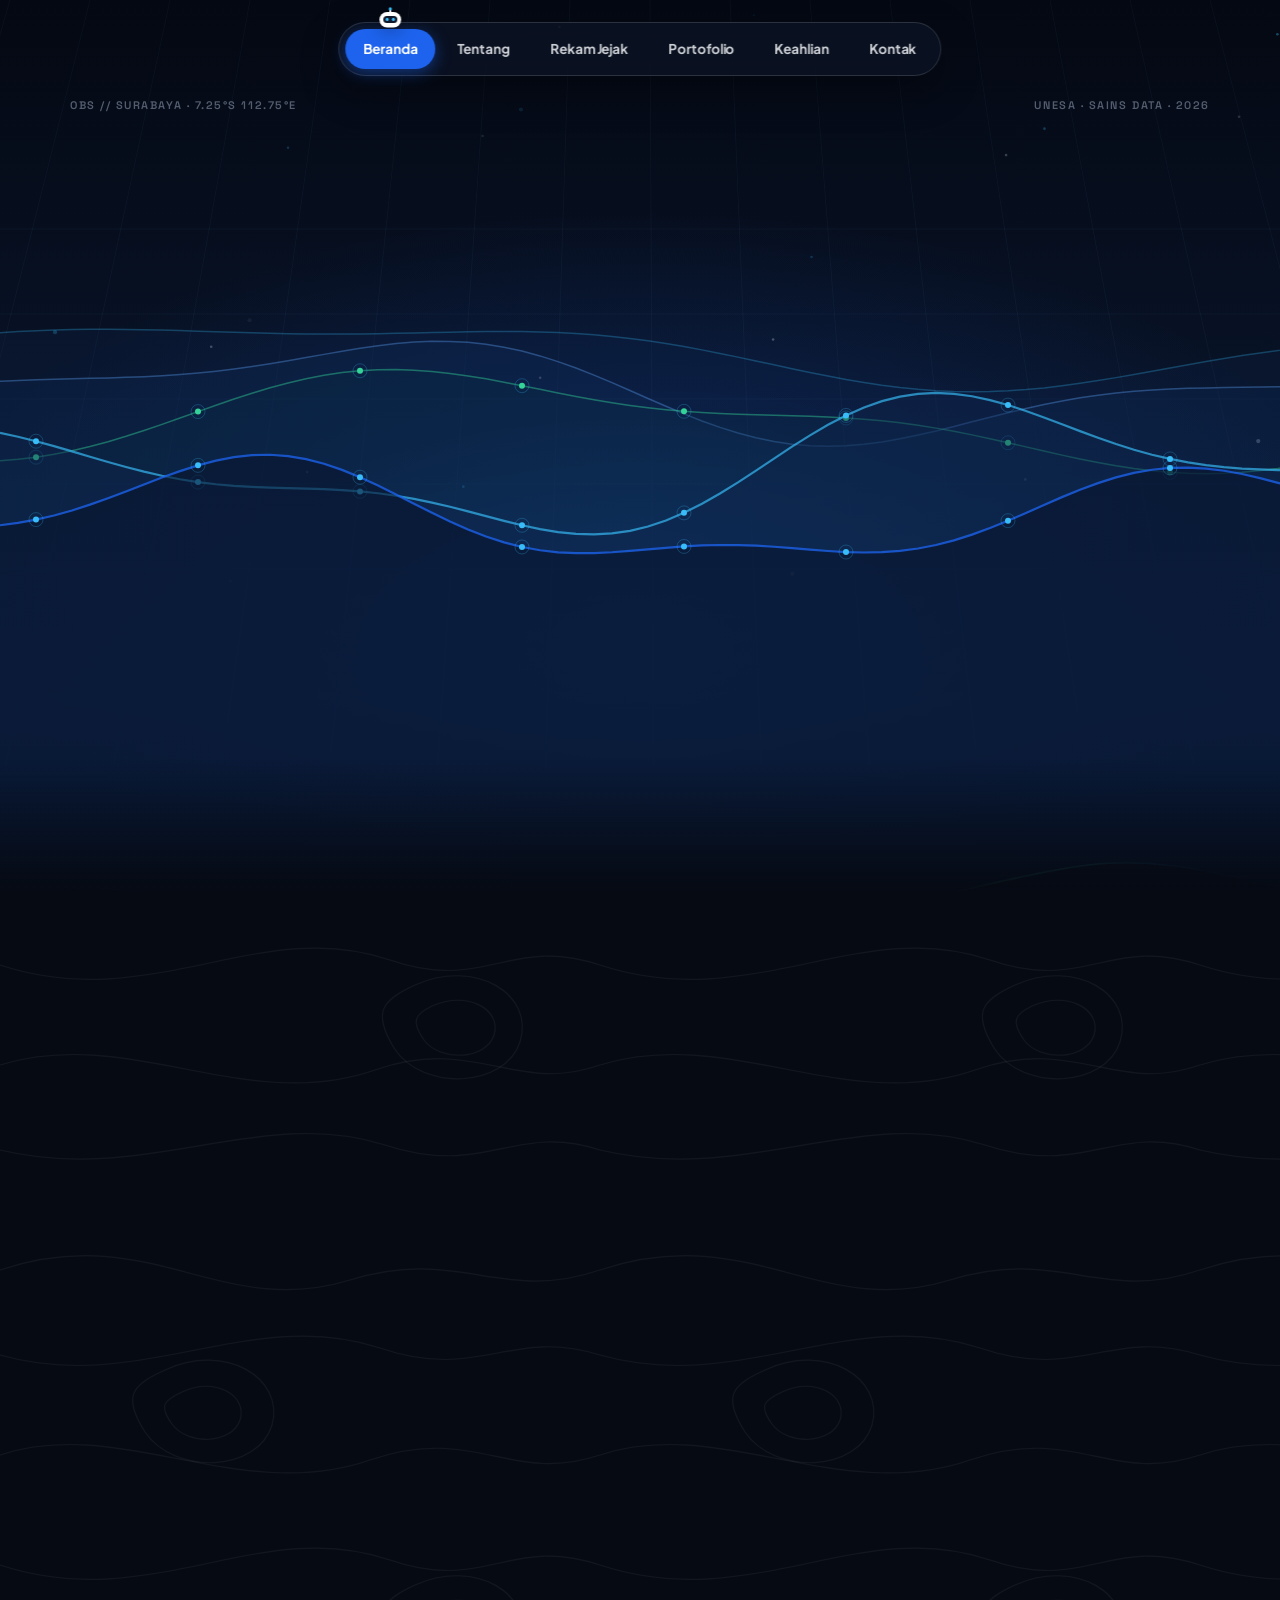
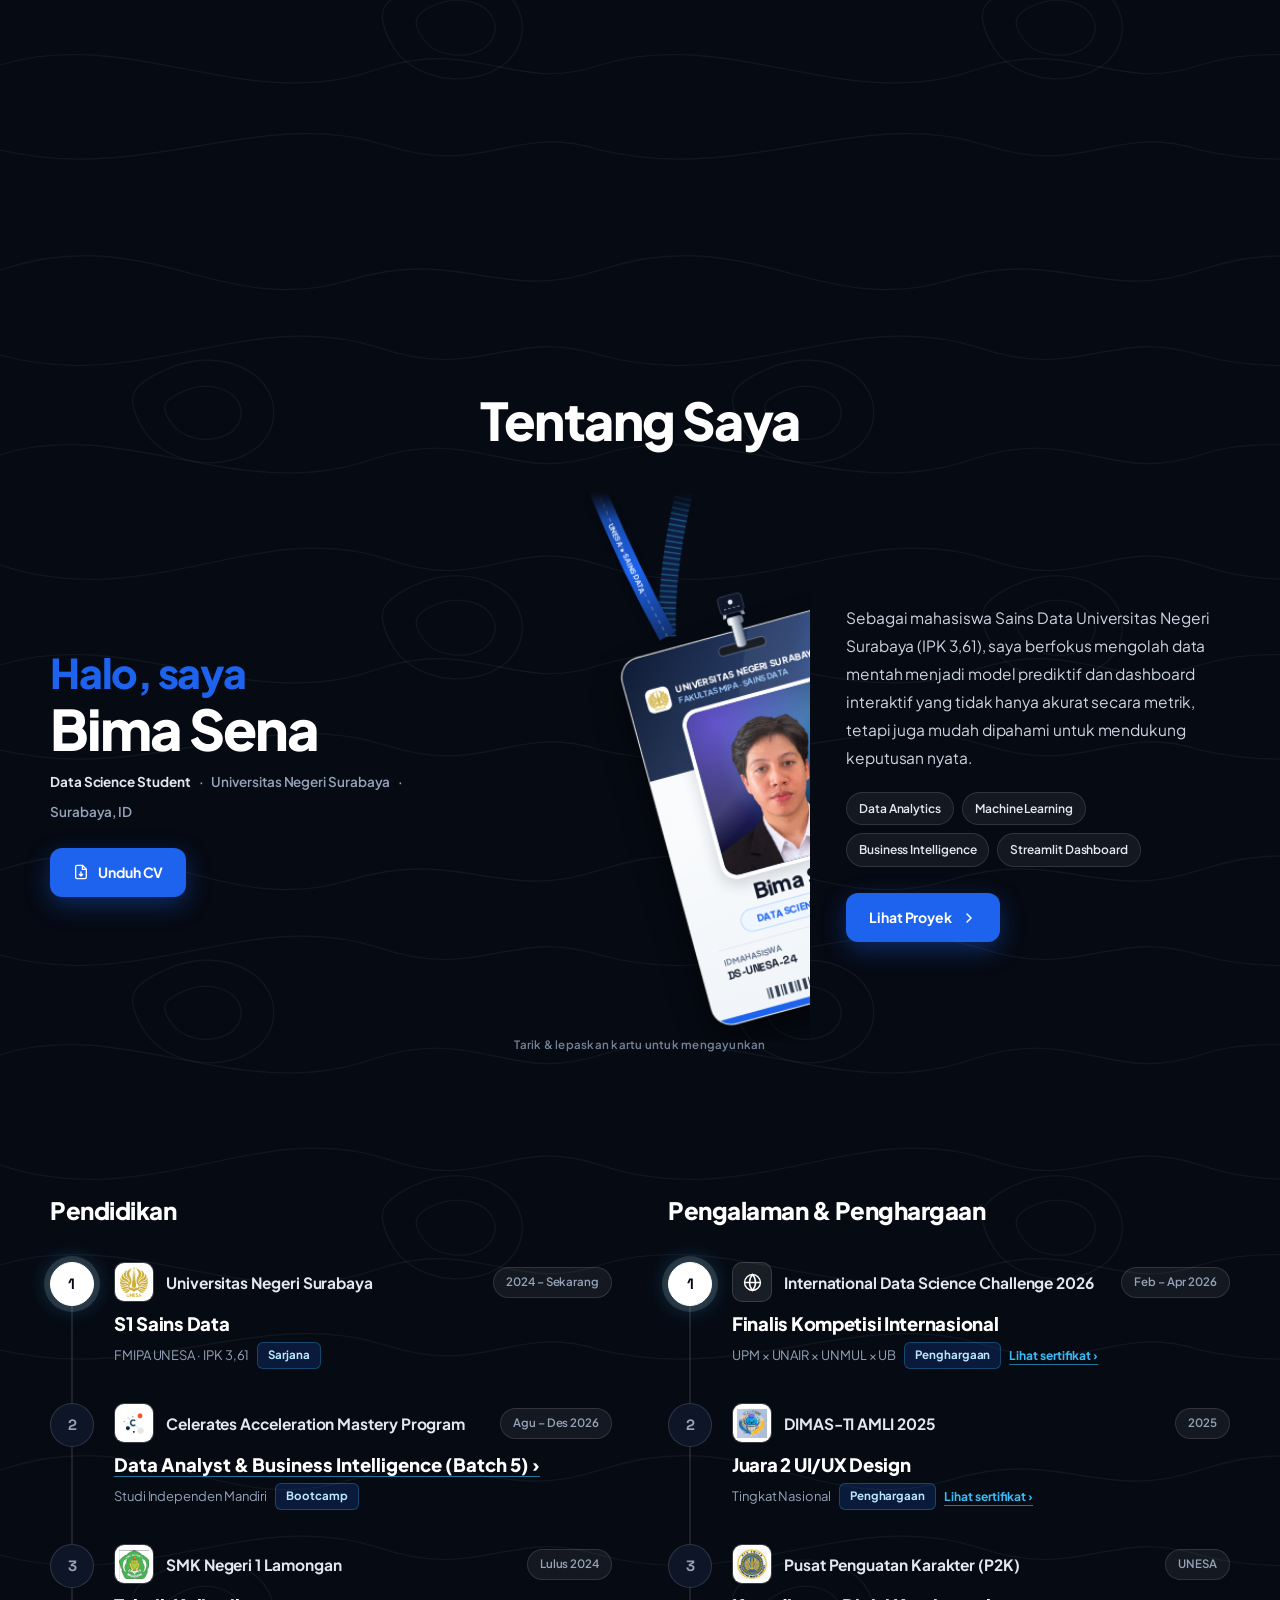
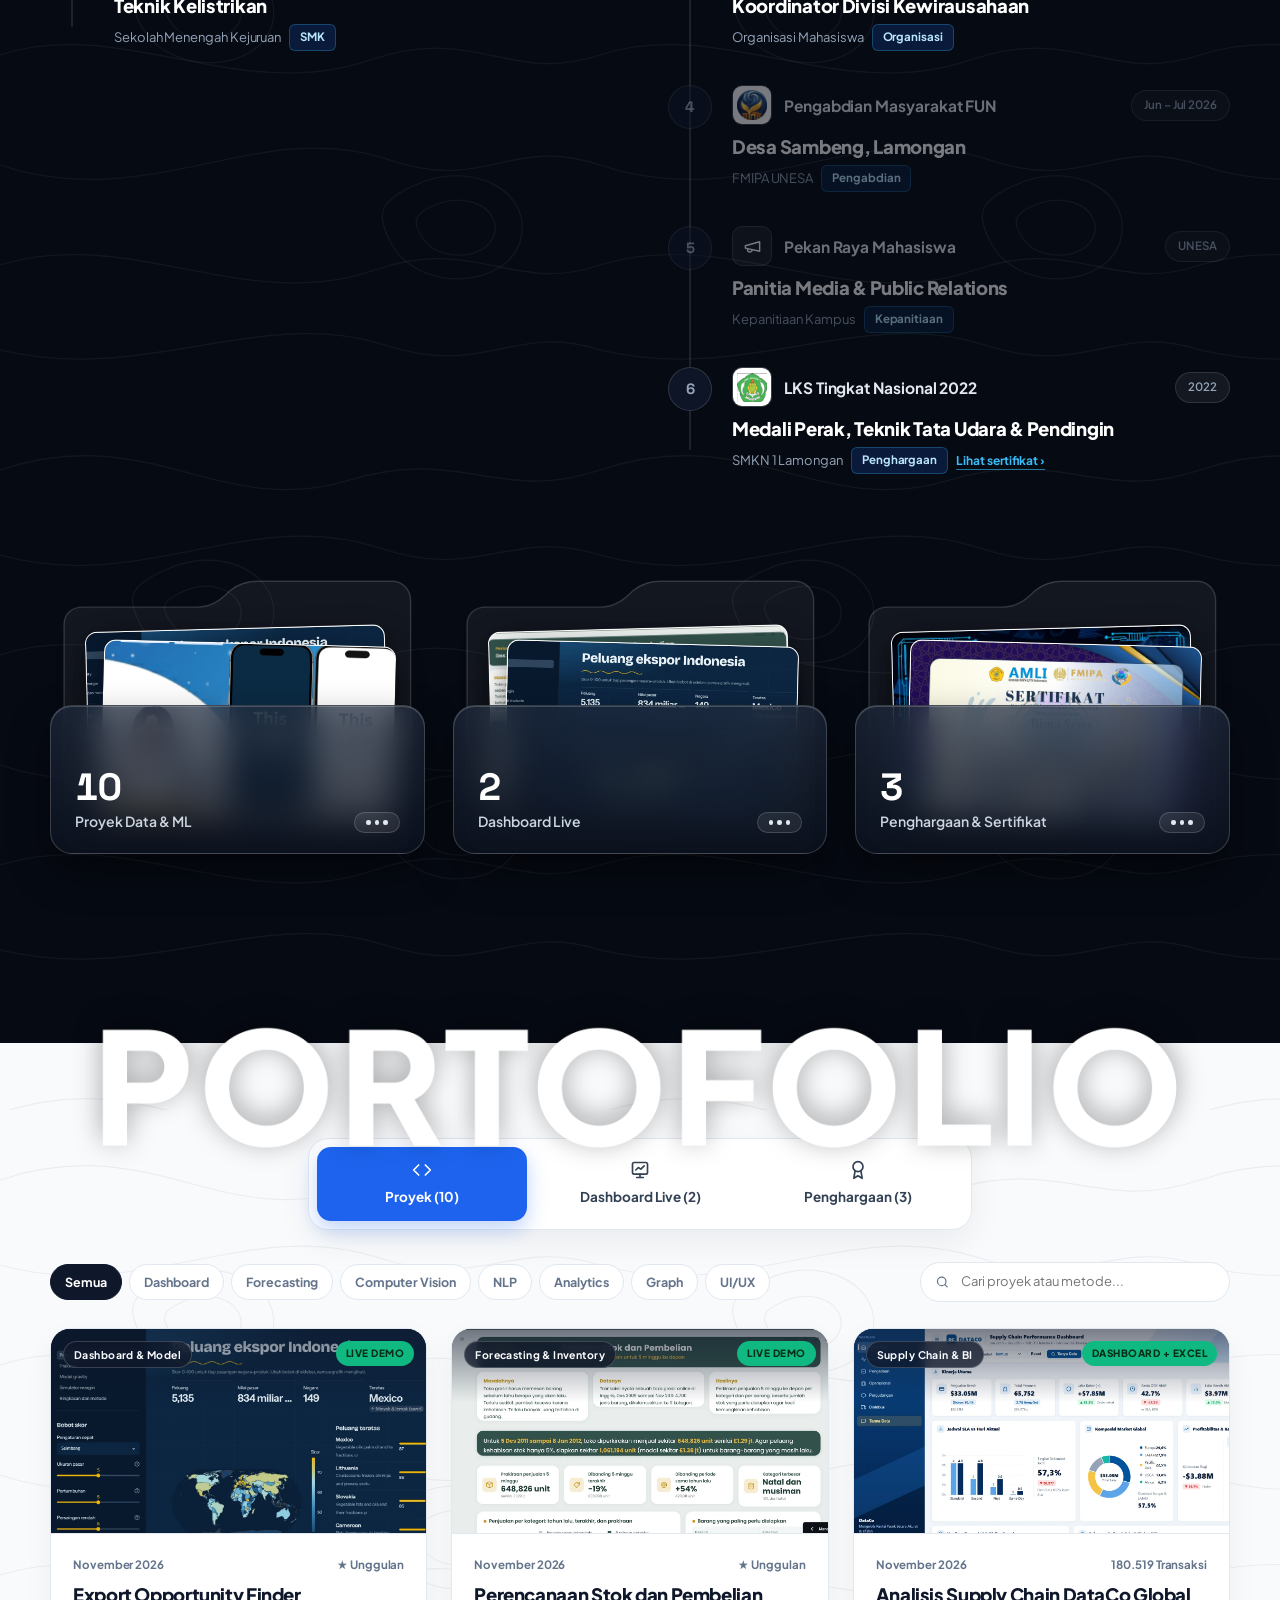
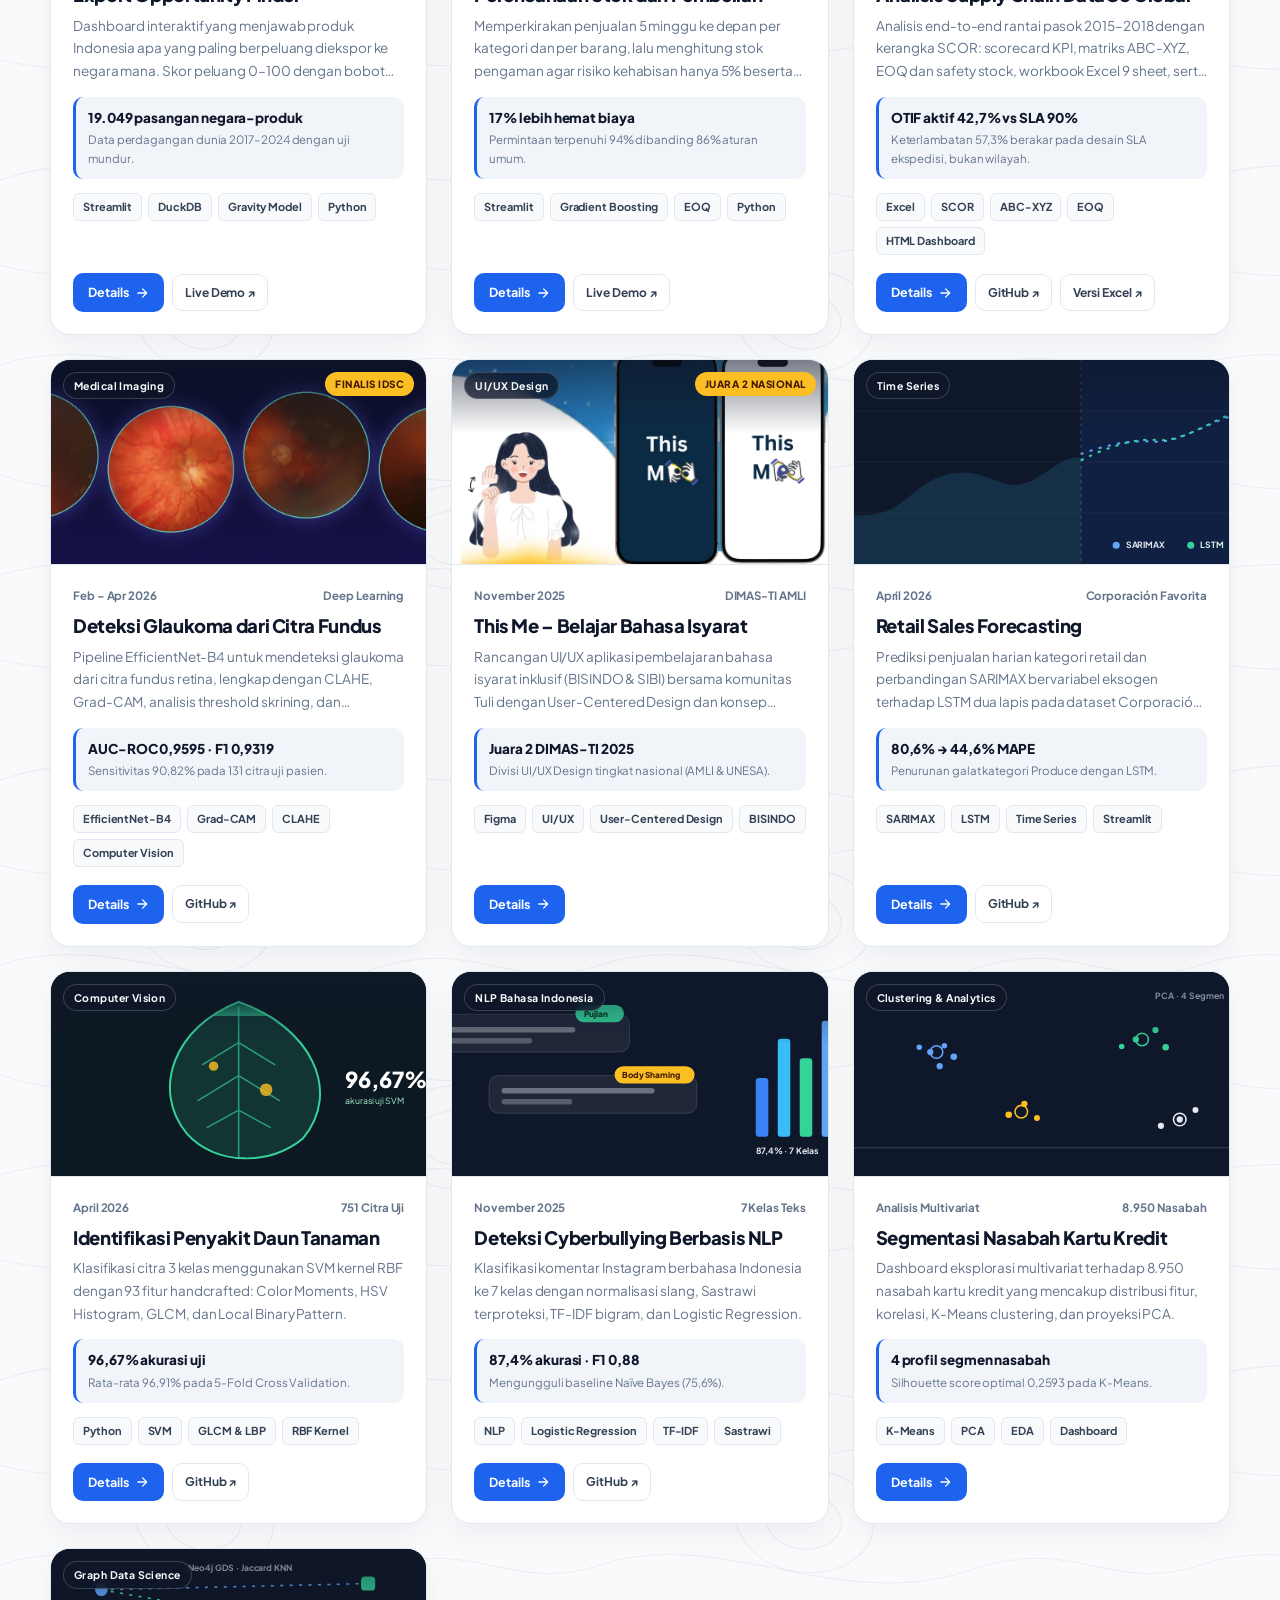
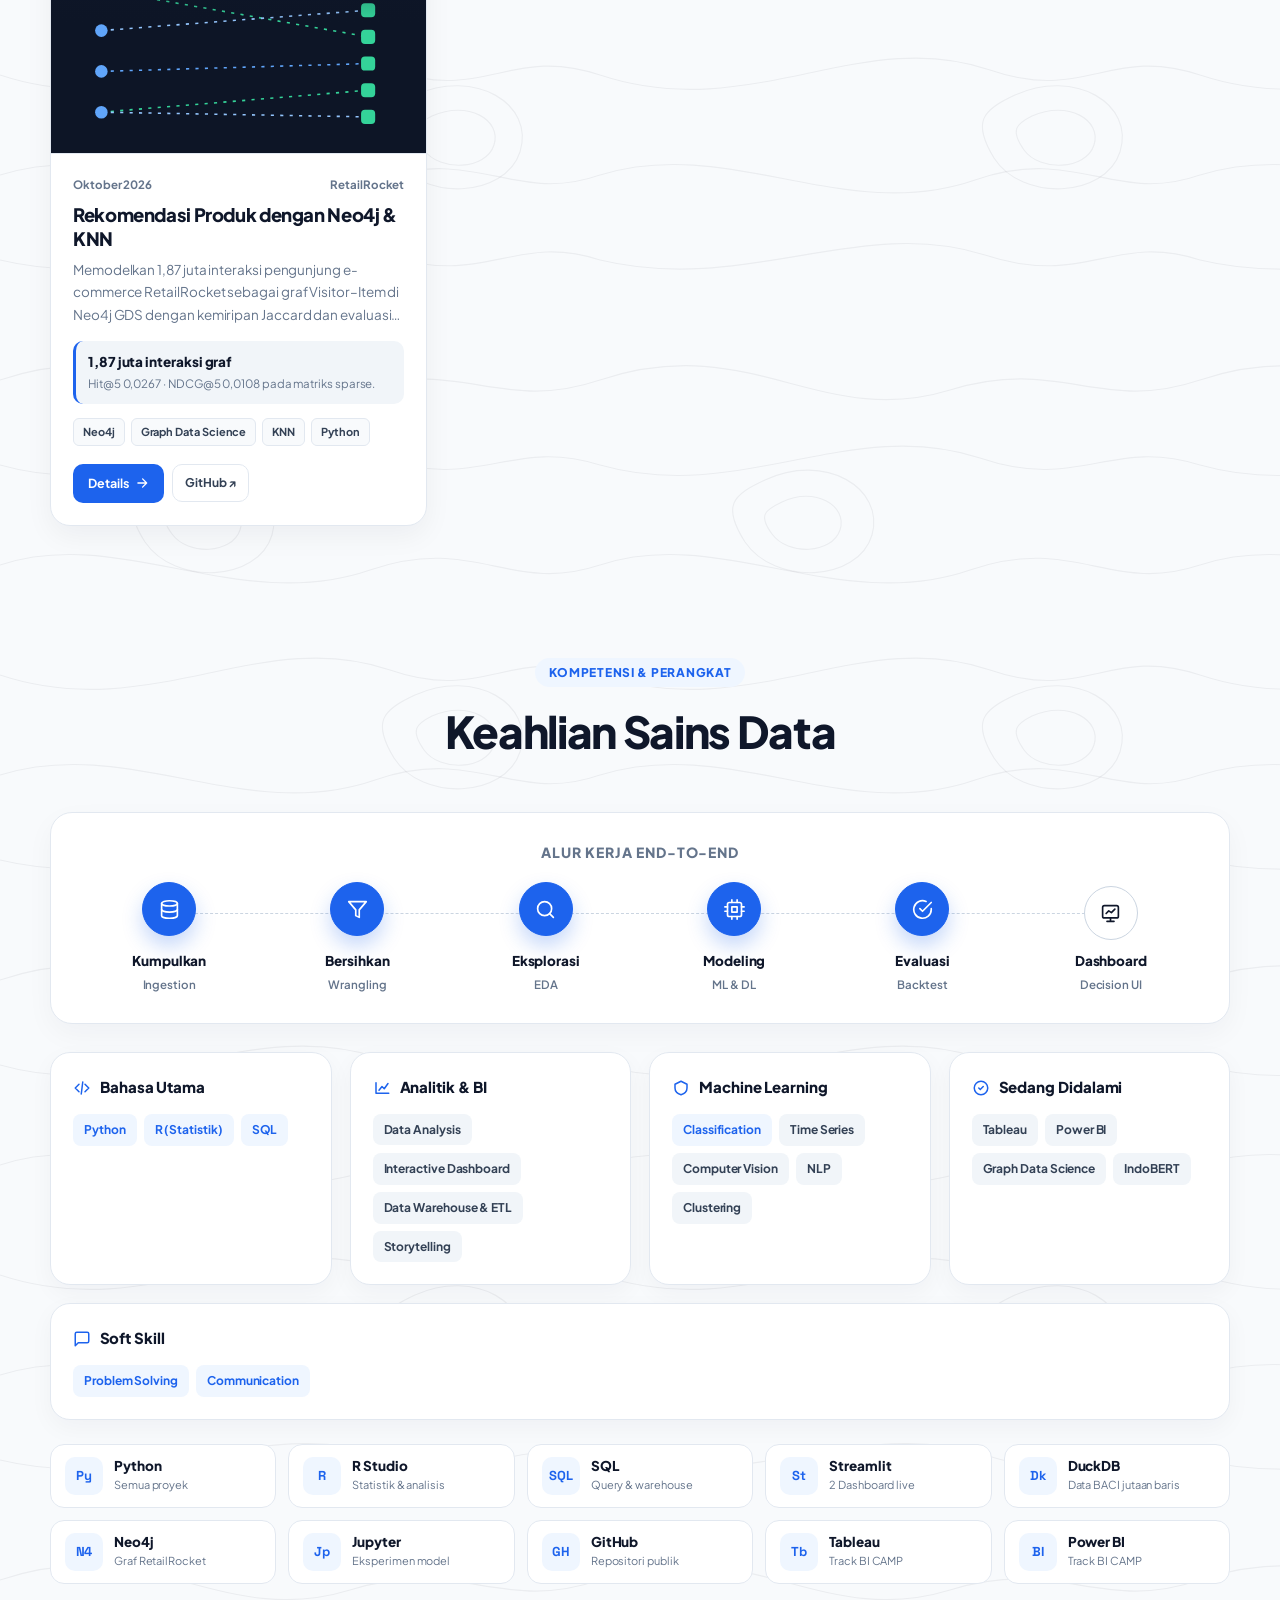
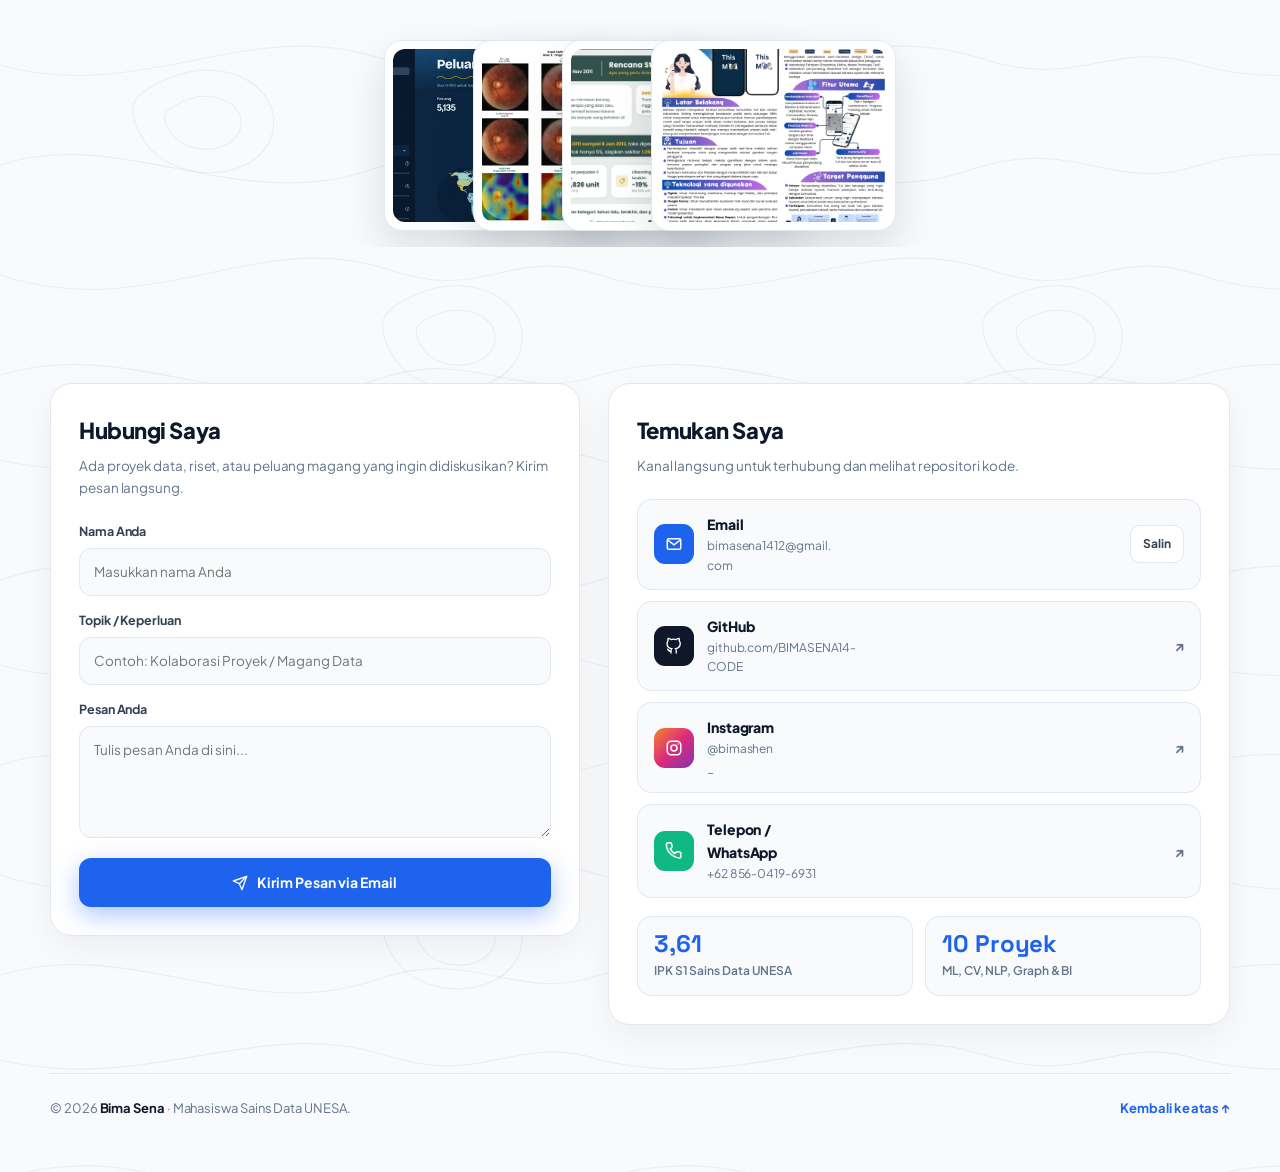
==== commit dc1ea8f5: "Tambah proyek Analisis Supply Chain DataCo (dashboard + versi Excel) dan soft skill Problem Solving " ====
--- a/index.html
+++ b/index.html
@@ -1370,6 +1370,7 @@
       border: 1px solid var(--light-line);
       box-shadow: 0 8px 24px rgba(15, 23, 42, 0.04);
     }
+    .skill-box-wide { grid-column: 1 / -1; }
     .skill-box h3 {
       display: flex;
       align-items: center;
@@ -2113,13 +2114,13 @@
       <section class="folders-section" aria-label="Ringkasan Portofolio">
         <div class="container">
           <div class="folder-grid" data-sc-in data-sc-stagger="90">
-            <button class="glass-folder" type="button" data-jump-tab="projects" aria-label="9 Proyek, buka bagian proyek">
+            <button class="glass-folder" type="button" data-jump-tab="projects" aria-label="10 Proyek, buka bagian proyek">
               <svg class="folder-back-svg" viewBox="0 0 480 340" preserveAspectRatio="none" aria-hidden="true"><path d="M18 58C18 44 28 36 42 36H188C206 36 218 28 230 16C240 8 250 4 266 4H438C452 4 462 14 462 28V312C462 326 452 334 438 334H42C28 334 18 326 18 312Z"/></svg>
               <span class="folder-sheet s1"><img src="assets/export-finder.webp" alt="" loading="lazy"></span>
               <span class="folder-sheet s2"><img src="assets/this-me/hero.webp" alt="" loading="lazy"></span>
               <span class="folder-pocket">
                 <span class="folder-info">
-                  <strong data-sc-count="0 9" data-sc-count-ms="900">9</strong>
+                  <strong data-sc-count="0 10" data-sc-count-ms="900">10</strong>
                   <span>Proyek Data &amp; ML</span>
                 </span>
                 <span class="folder-dots" aria-hidden="true"><i></i><i></i><i></i></span>
@@ -2172,7 +2173,7 @@
             <div class="seg-tabs" role="tablist" aria-label="Kategori utama portofolio">
               <button class="seg-tab" type="button" role="tab" id="tab-btn-projects" aria-selected="true" aria-controls="panel-projects" data-tab="projects">
                 <svg width="20" height="20" viewBox="0 0 24 24" fill="none" stroke="currentColor" stroke-width="2" stroke-linecap="round" stroke-linejoin="round" aria-hidden="true"><path d="m16 18 6-6-6-6M8 6l-6 6 6 6"/></svg>
-                Proyek (9)
+                Proyek (10)
               </button>
               <button class="seg-tab" type="button" role="tab" id="tab-btn-dashboards" aria-selected="false" aria-controls="panel-projects" data-tab="dashboards">
                 <svg width="20" height="20" viewBox="0 0 24 24" fill="none" stroke="currentColor" stroke-width="2" stroke-linecap="round" stroke-linejoin="round" aria-hidden="true"><rect x="3" y="3" width="18" height="14" rx="2"/><path d="M8 21h8M12 17v4M7 12l3-3 3 2 4-4"/></svg>
@@ -2234,6 +2235,22 @@
                   <p class="project-summary">Memperkirakan penjualan 5 minggu ke depan per kategori dan per barang, lalu menghitung stok pengaman agar risiko kehabisan hanya 5% beserta rencana pembelian siap unduh.</p>
                   <div class="project-metric"><strong>17% lebih hemat biaya</strong><span>Permintaan terpenuhi 94% dibanding 86% aturan umum.</span></div>
                   <div class="tech-list"><span class="tech">Streamlit</span><span class="tech">Gradient Boosting</span><span class="tech">EOQ</span><span class="tech">Python</span></div>
+                </div>
+              </article>
+
+              <!-- 2b. Supply Chain DataCo -->
+              <article class="project-card" data-category="supplychain">
+                <div class="project-art">
+                  <img src="assets/dataco-dashboard.webp" alt="Dashboard Supply Chain Performance DataCo" loading="lazy" width="1500" height="771">
+                  <span class="card-pill">Supply Chain &amp; BI</span>
+                  <span class="card-badge">DASHBOARD + EXCEL</span>
+                </div>
+                <div class="project-body">
+                  <div class="project-meta"><span class="project-date">November 2026</span><span>180.519 Transaksi</span></div>
+                  <h3>Analisis Supply Chain DataCo Global</h3>
+                  <p class="project-summary">Analisis end-to-end rantai pasok 2015–2018 dengan kerangka SCOR: scorecard KPI, matriks ABC-XYZ, EOQ dan safety stock, workbook Excel 9 sheet, serta dashboard interaktif dengan fitur Tanya Data.</p>
+                  <div class="project-metric"><strong>OTIF aktif 42,7% vs SLA 90%</strong><span>Keterlambatan 57,3% berakar pada desain SLA ekspedisi, bukan wilayah.</span></div>
+                  <div class="tech-list"><span class="tech">Excel</span><span class="tech">SCOR</span><span class="tech">ABC-XYZ</span><span class="tech">EOQ</span><span class="tech">HTML Dashboard</span></div>
                 </div>
               </article>
 
@@ -2502,6 +2519,13 @@
                 <span class="skill-pill">IndoBERT</span>
               </div>
             </article>
+            <article class="skill-box skill-box-wide">
+              <h3><svg width="18" height="18" viewBox="0 0 24 24" fill="none" stroke="currentColor" stroke-width="2" stroke-linecap="round" stroke-linejoin="round" aria-hidden="true"><path d="M21 15a2 2 0 0 1-2 2H7l-4 4V5a2 2 0 0 1 2-2h14a2 2 0 0 1 2 2z"/></svg> Soft Skill</h3>
+              <div class="skill-pills">
+                <span class="skill-pill primary">Problem Solving</span>
+                <span class="skill-pill primary">Communication</span>
+              </div>
+            </article>
           </div>
 
           <div class="tool-strip" data-sc-in data-sc-stagger="45">
@@ -2604,7 +2628,7 @@
 
                 <div class="collab-stats">
                   <div class="collab-stat"><strong>3,61</strong><span>IPK S1 Sains Data UNESA</span></div>
-                  <div class="collab-stat"><strong>9 Proyek</strong><span>ML, CV, NLP, Graph &amp; BI</span></div>
+                  <div class="collab-stat"><strong>10 Proyek</strong><span>ML, CV, NLP, Graph &amp; BI</span></div>
                 </div>
               </div>
             </div>
@@ -2656,6 +2680,7 @@
       <div class="dialog-actions">
         <a class="btn btn-blue" id="dialog-repo" href="https://github.com/BIMASENA14-CODE" target="_blank" rel="noopener noreferrer">Kode di GitHub ↗</a>
         <a class="btn btn-outline-light" id="dialog-demo" href="#" target="_blank" rel="noopener noreferrer" hidden>Buka Dashboard Live ↗</a>
+        <a class="btn btn-outline-light" id="dialog-sheet" href="#" target="_blank" rel="noopener noreferrer" hidden>Versi Excel ↗</a>
         <span class="dialog-hint" id="dialog-hint"></span>
       </div>
     </div>
@@ -2764,7 +2789,7 @@
             const cat = card.dataset.category;
             const catMatch = activeFilter === 'all' ||
               cat === activeFilter ||
-              (activeFilter === 'dashboard' && cat === 'stok') ||
+              (activeFilter === 'dashboard' && (cat === 'stok' || cat === 'supplychain')) ||
               (activeFilter === 'vision' && cat === 'glaukoma');
             const textMatch = !query || card.textContent.toLocaleLowerCase('id').includes(query);
             show = catMatch && textMatch;
@@ -2832,6 +2857,18 @@
           resultTitle: '17% lebih murah dari aturan umum',
           resultText: 'Pada simulasi 15 minggu, kebijakan kuantil Gradient Boosting 17% lebih hemat biaya dibanding stok 8 minggu dengan service fill rate 94% vs 86%.',
           limit: 'Asumsi biaya simpan dan lead time 4 minggu disimulasikan karena absennya data pemasok asli.'
+        },
+        supplychain: {
+          category: 'Supply Chain Analytics · Business Intelligence · Excel',
+          repo: 'https://github.com/BIMASENA14-CODE/supply-chain-analytics-dataco',
+          demo: null,
+          sheet: 'https://docs.google.com/spreadsheets/d/1SweaS4ccxJlgVd6y99ZbuRoWFNrcDzeJd4cYEfCZ0wU/edit?usp=sharing',
+          media: [{ src: 'assets/dataco-dashboard.webp', alt: 'Dashboard Supply Chain Performance DataCo', caption: 'Halaman Overview dashboard DataCo (index.html di repositori)' }],
+          data: 'DataCo Smart Supply Chain: 180.519 baris transaksi (Jan 2015 – Jan 2018) dan 469.977 log akses katalog web, mencakup 5 market, 164 negara tujuan, dan 118 SKU.',
+          approach: 'Preservasi data mentah, pembersihan master data, scorecard KPI berbasis SCOR, matriks ABC-XYZ, perhitungan EOQ, safety stock, dan ROP di workbook Excel 9 sheet. Hasilnya dirangkum dalam dashboard HTML interaktif dengan filter tahun dan market, simulator supply plan, serta Tanya Data.',
+          resultTitle: 'OTIF aktif 42,7% dibanding target SLA 90%',
+          resultText: 'Keterlambatan 57,3% seragam di semua benua karena janji SLA tidak realistis: First Class terlambat 100%, Second Class sama lambatnya dengan Standard. Laba bersih $3,97 juta (margin 12%) terpotong 49,5% oleh transaksi merugi.',
+          limit: 'Biaya pemesanan dan penyimpanan untuk EOQ merupakan asumsi karena data pemasok tidak tersedia. Dataset mentah berukuran besar tidak disertakan di repositori.'
         },
         uiux: {
           category: 'UI/UX Design · Aplikasi Mobile Inklusif',
@@ -2940,6 +2977,15 @@
           repoA.textContent = 'GitHub ↗';
           actions.appendChild(repoA);
         }
+        if (info && info.sheet) {
+          const sheetA = document.createElement('a');
+          sheetA.className = 'card-btn-ghost';
+          sheetA.href = info.sheet;
+          sheetA.target = '_blank';
+          sheetA.rel = 'noopener noreferrer';
+          sheetA.textContent = 'Versi Excel ↗';
+          actions.appendChild(sheetA);
+        }
         card.querySelector('.project-body').appendChild(actions);
       });
 
@@ -2988,6 +3034,10 @@
         const demoLink = document.getElementById('dialog-demo');
         demoLink.hidden = !d.demo;
         if (d.demo) demoLink.href = d.demo;
+
+        const sheetLink = document.getElementById('dialog-sheet');
+        sheetLink.hidden = !d.sheet;
+        if (d.sheet) sheetLink.href = d.sheet;
 
         const repoLink = document.getElementById('dialog-repo');
         const repoHint = document.getElementById('dialog-hint');
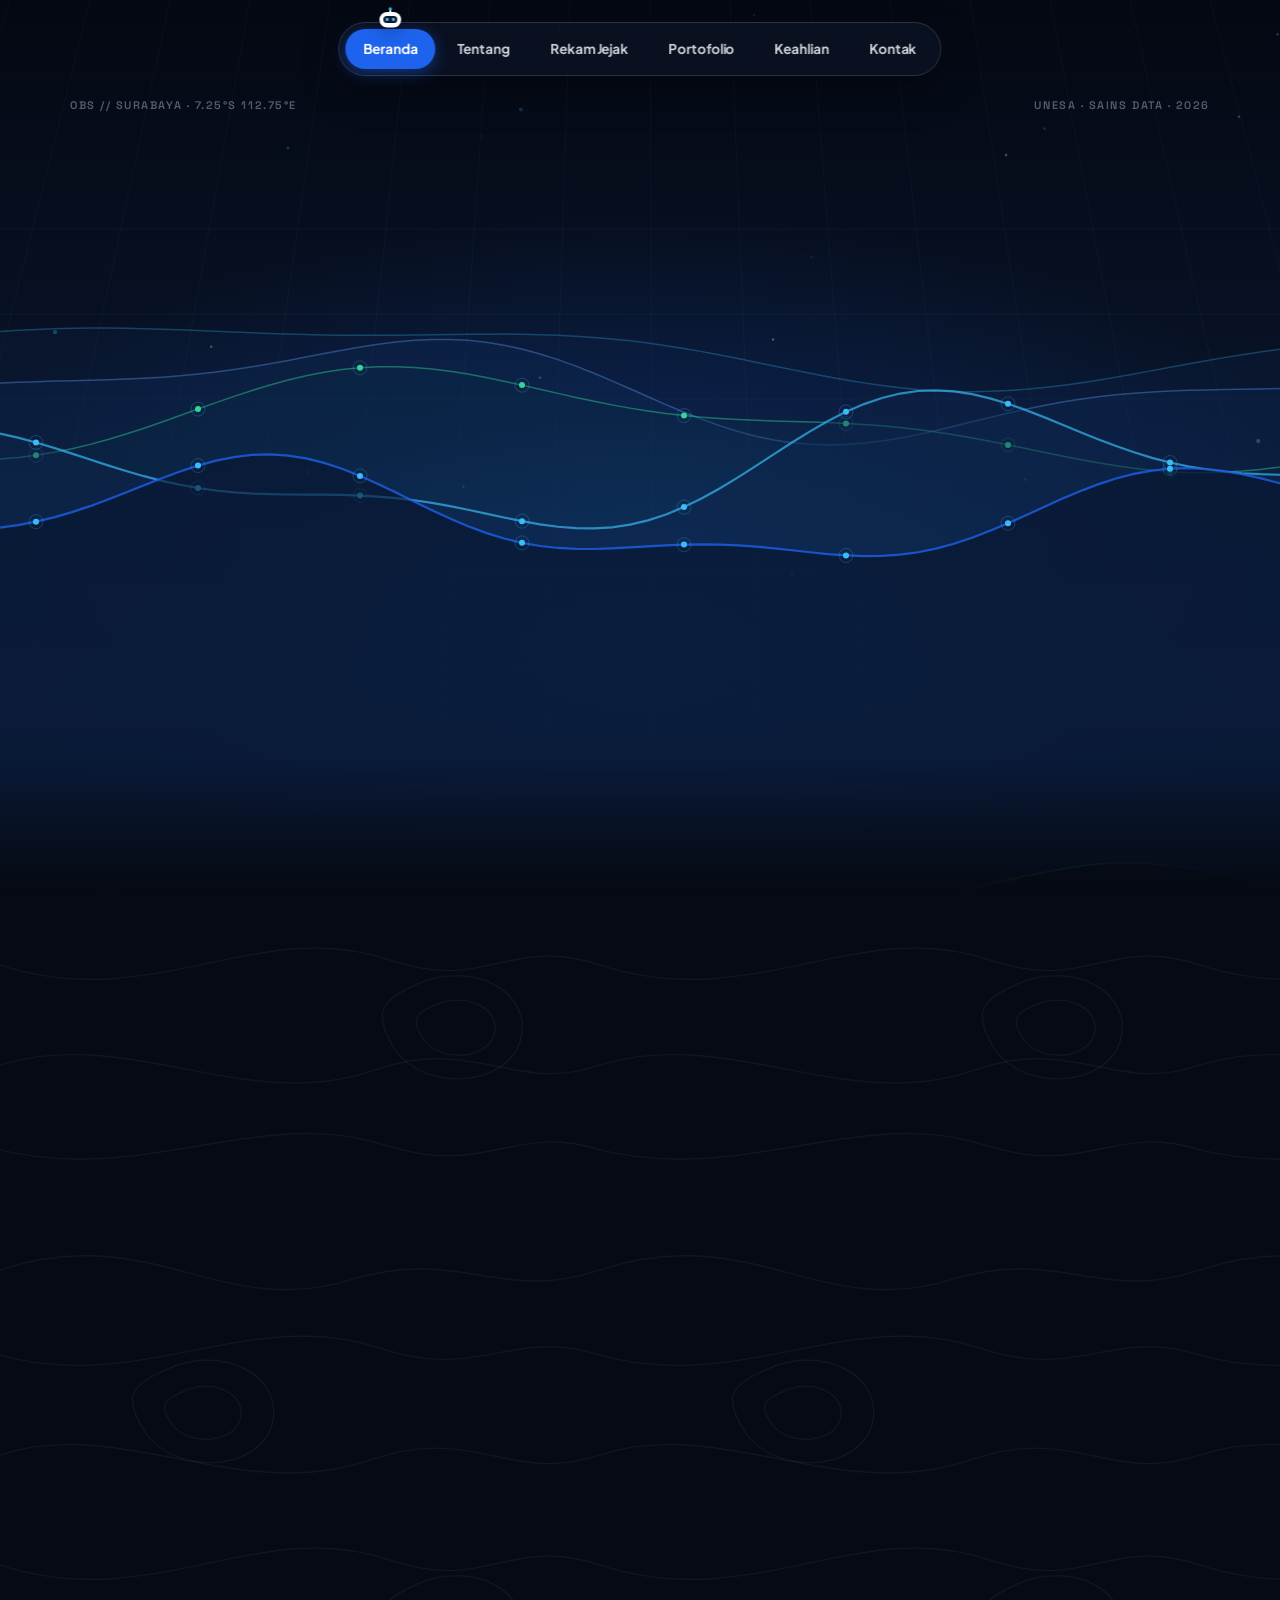
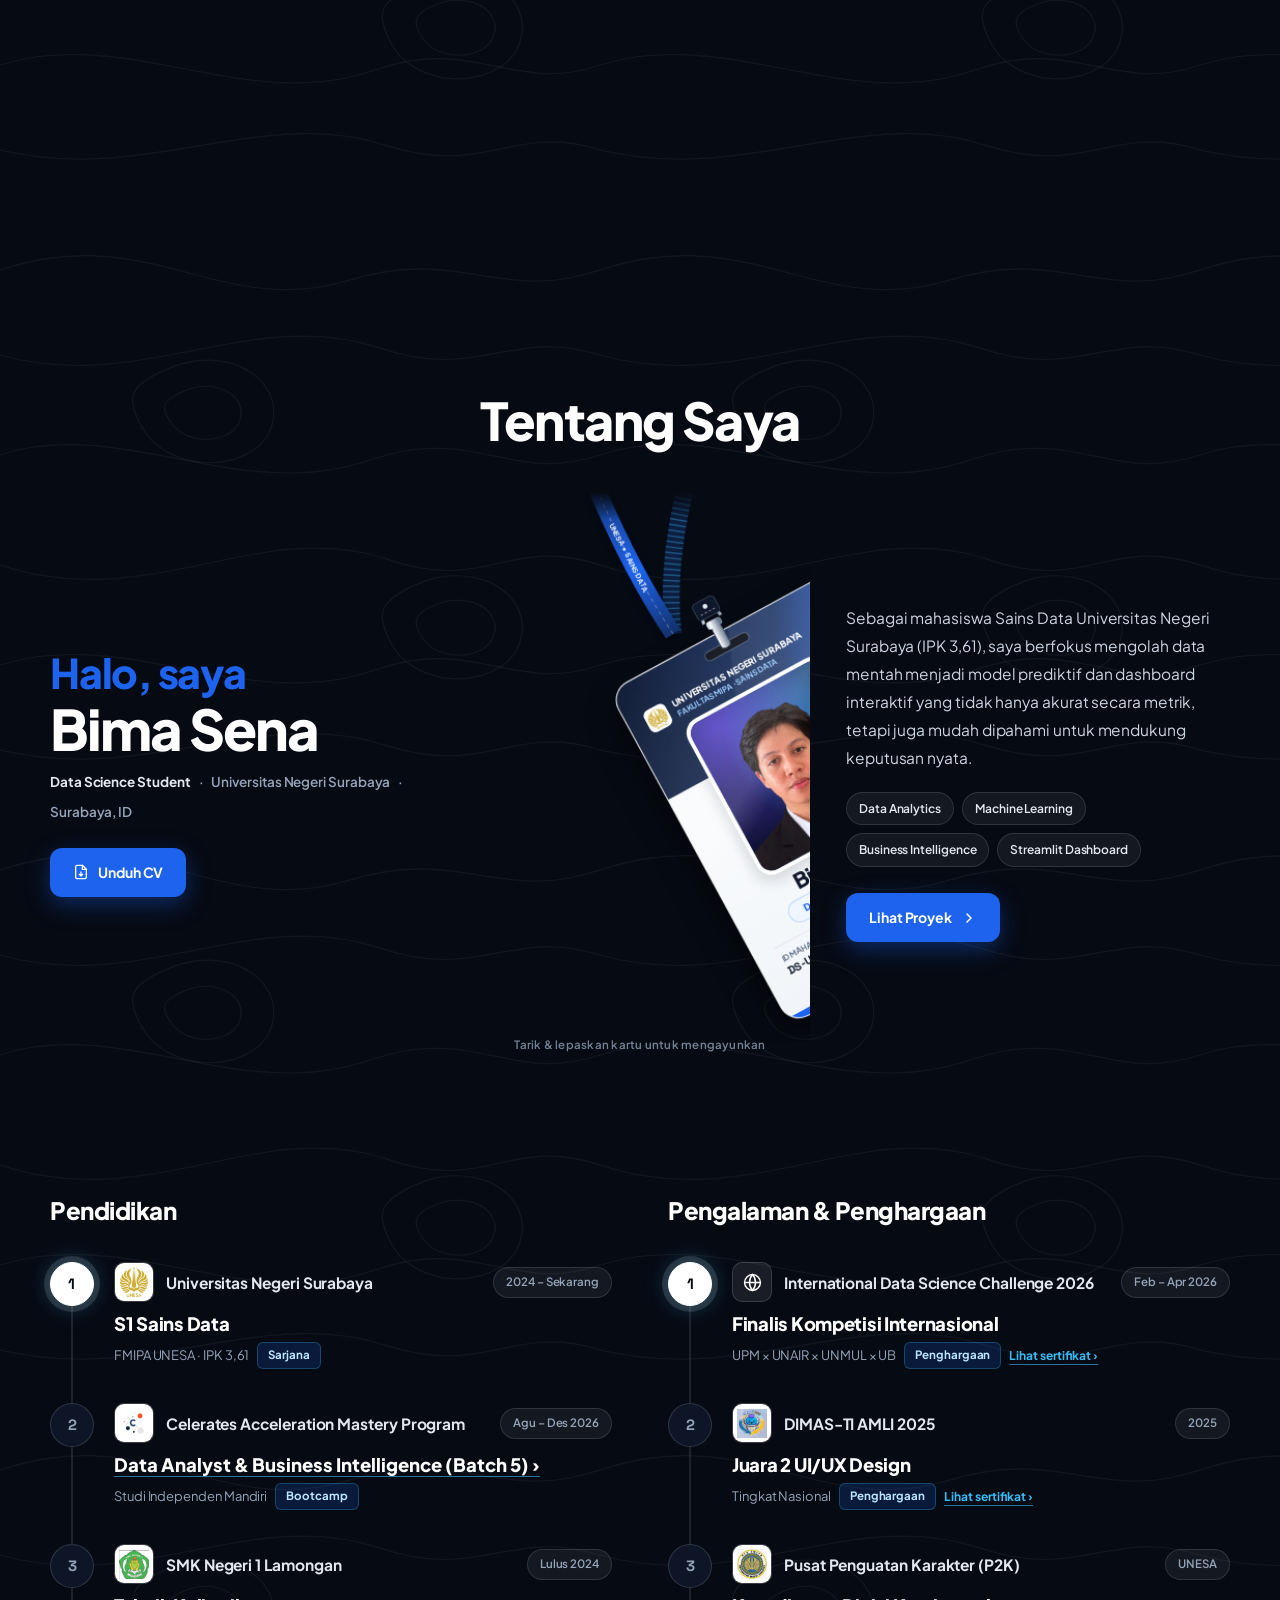
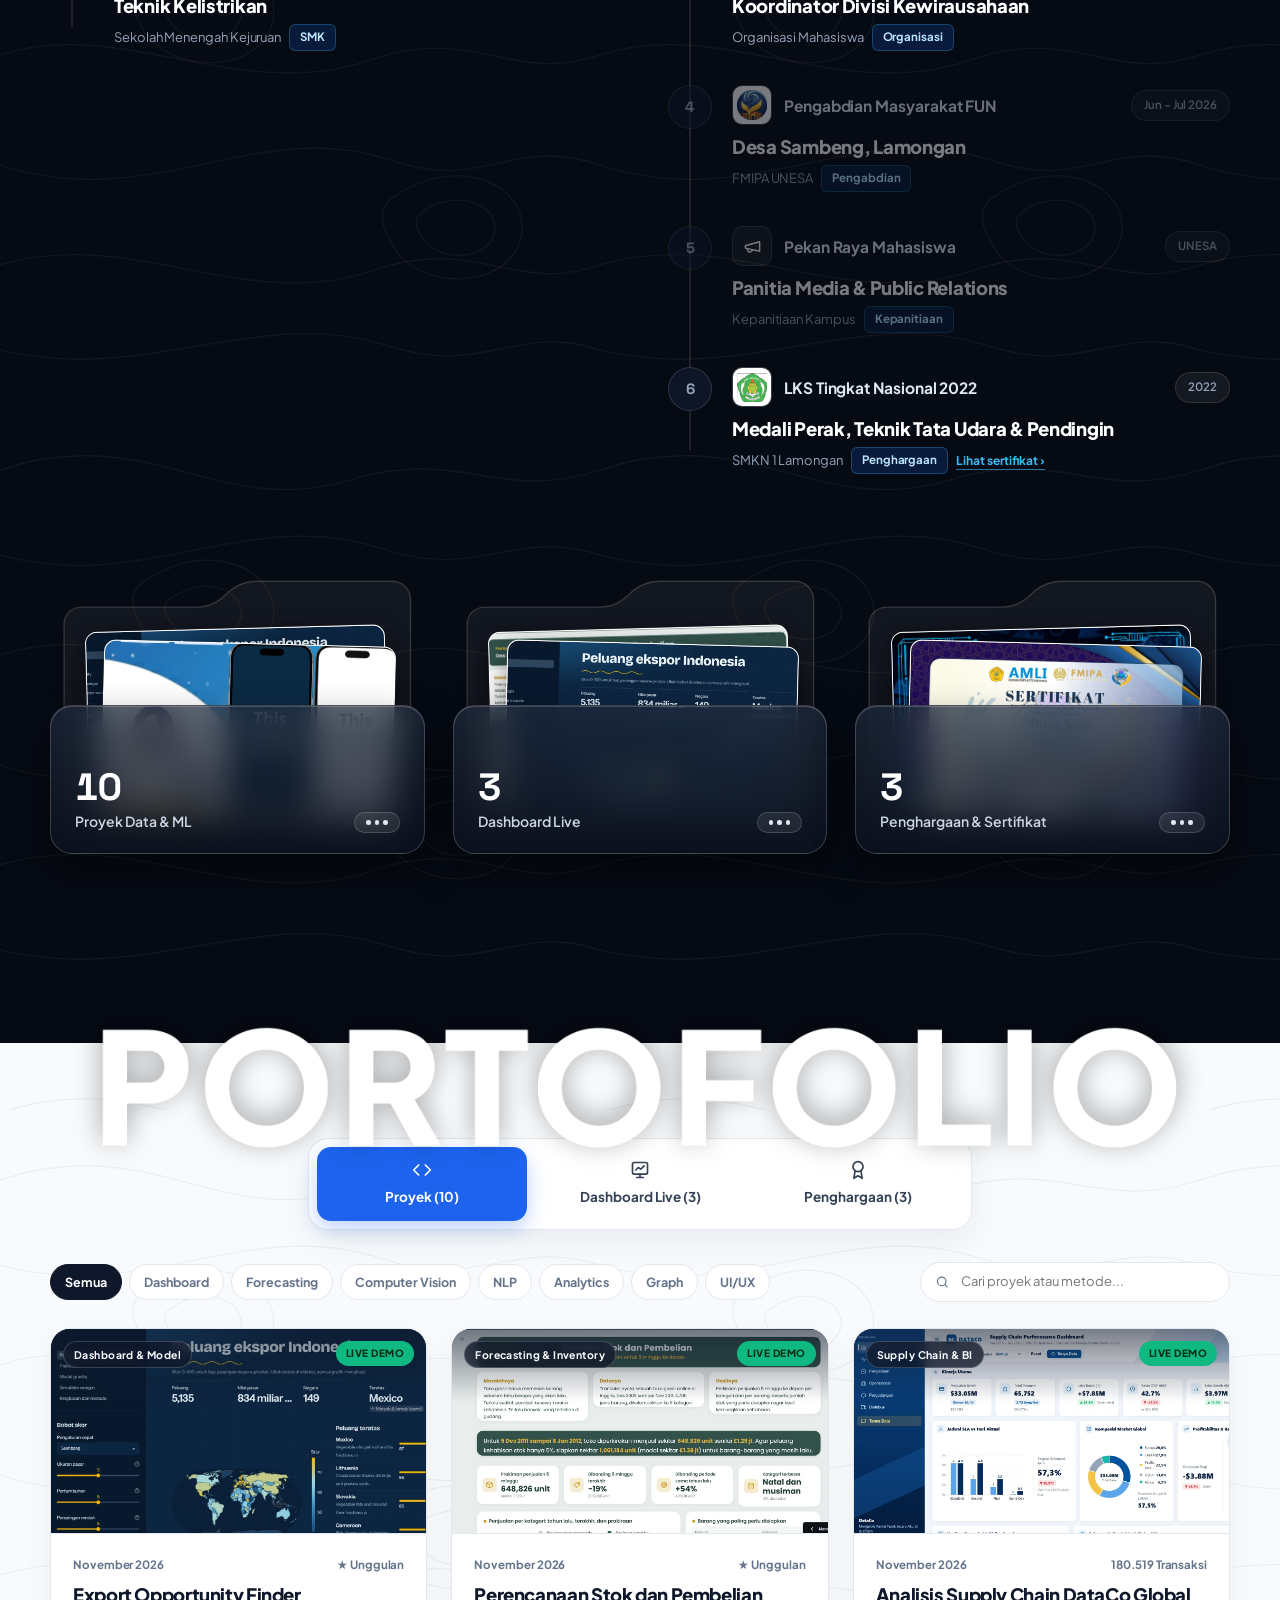
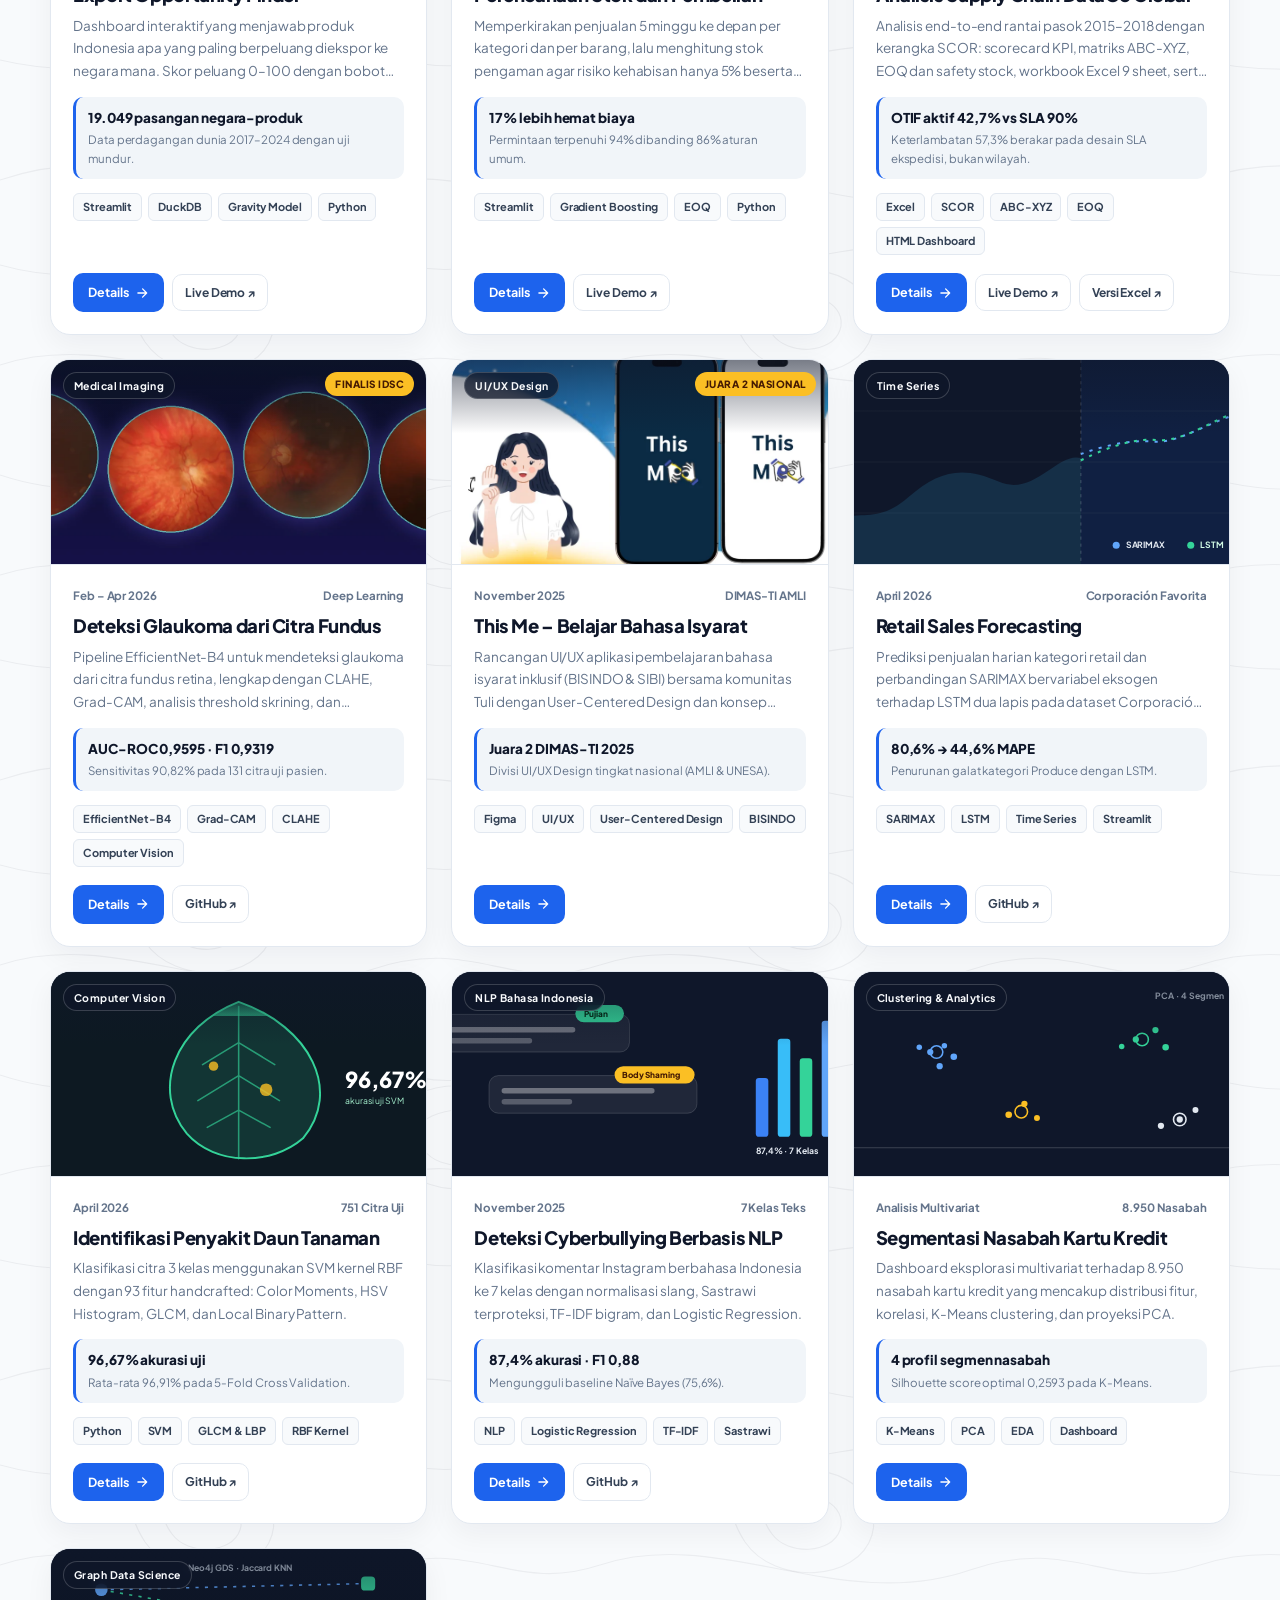
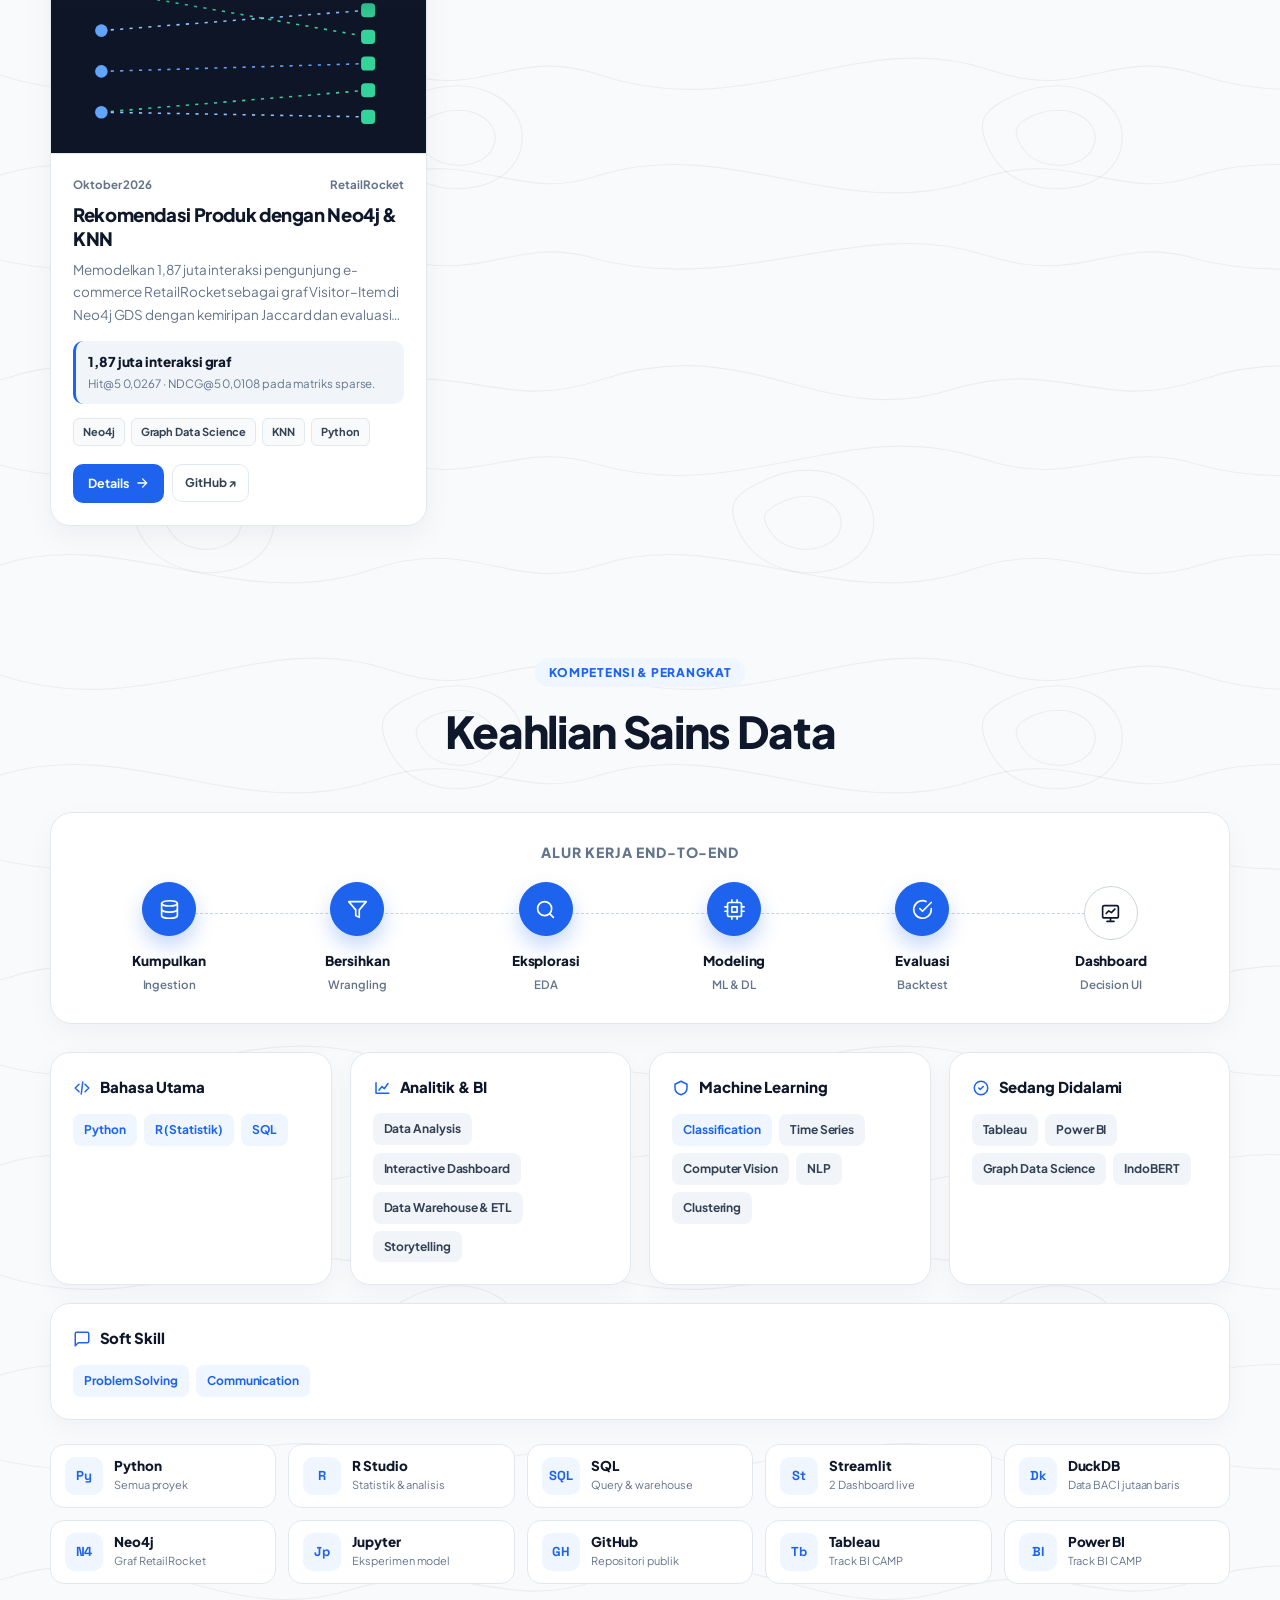
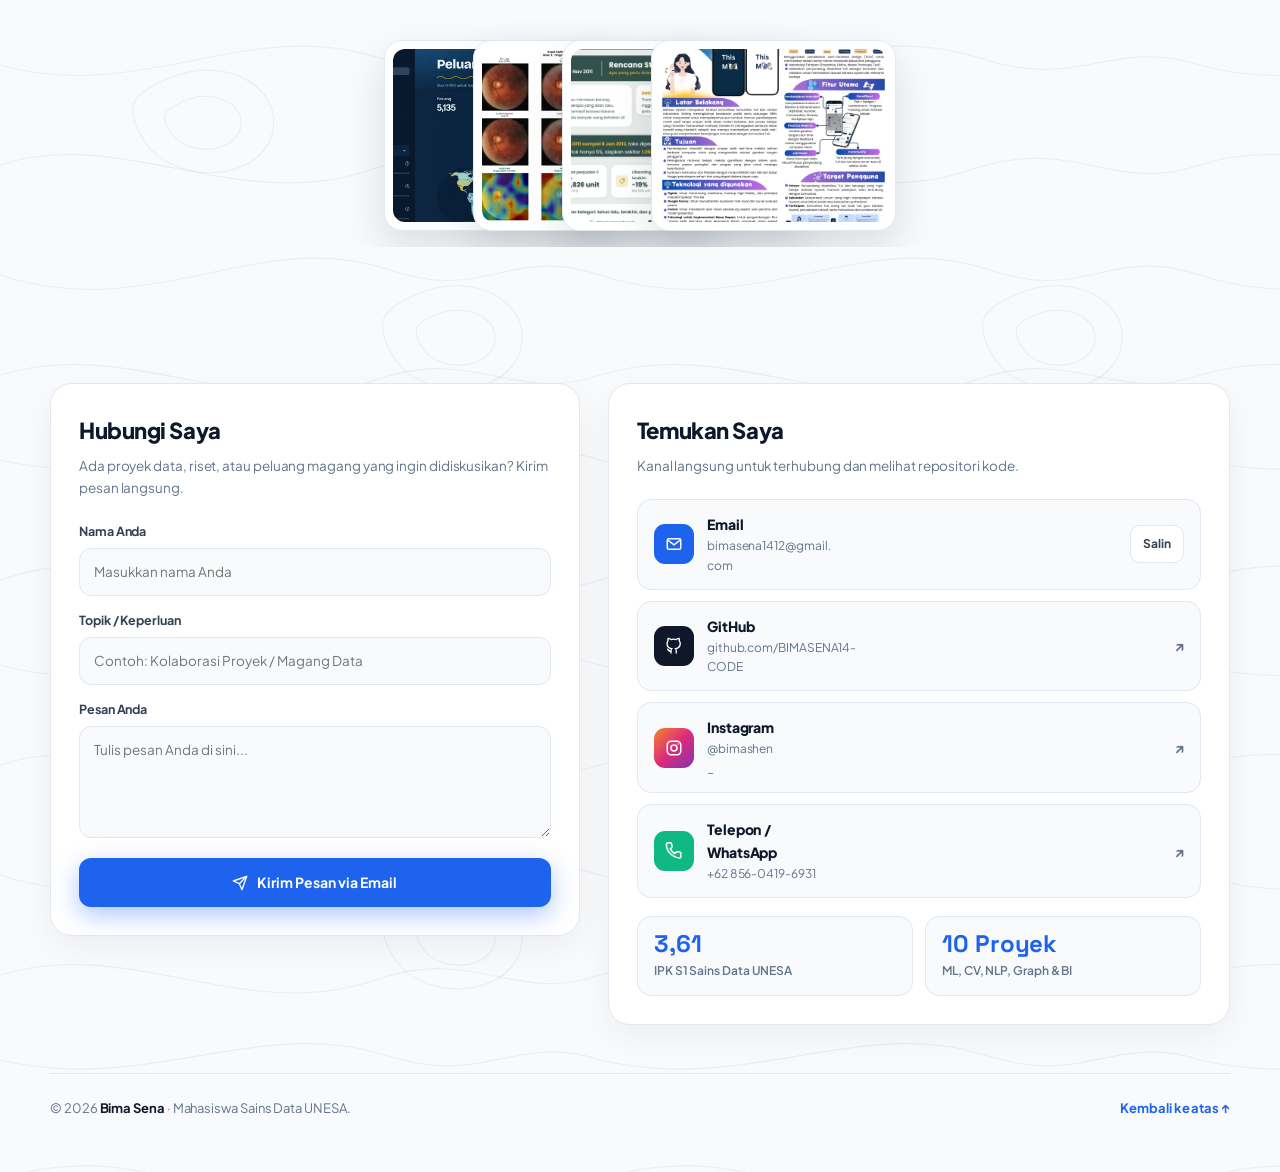
==== commit 0fec7012: "Hosting dashboard DataCo di /dashboard-dataco/ dan aktifkan Live Demo di kartu proyek" ====
--- a/index.html
+++ b/index.html
@@ -2127,13 +2127,13 @@
               </span>
             </button>
 
-            <button class="glass-folder" type="button" data-jump-tab="dashboards" aria-label="2 Dashboard Live, buka bagian dashboard">
+            <button class="glass-folder" type="button" data-jump-tab="dashboards" aria-label="3 Dashboard Live, buka bagian dashboard">
               <svg class="folder-back-svg" viewBox="0 0 480 340" preserveAspectRatio="none" aria-hidden="true"><path d="M18 58C18 44 28 36 42 36H188C206 36 218 28 230 16C240 8 250 4 266 4H438C452 4 462 14 462 28V312C462 326 452 334 438 334H42C28 334 18 326 18 312Z"/></svg>
               <span class="folder-sheet s1"><img src="assets/stok-dashboard.webp" alt="" loading="lazy"></span>
               <span class="folder-sheet s2"><img src="assets/export-finder.webp" alt="" loading="lazy"></span>
               <span class="folder-pocket">
                 <span class="folder-info">
-                  <strong data-sc-count="0 2" data-sc-count-ms="800">2</strong>
+                  <strong data-sc-count="0 3" data-sc-count-ms="800">3</strong>
                   <span>Dashboard Live</span>
                 </span>
                 <span class="folder-dots" aria-hidden="true"><i></i><i></i><i></i></span>
@@ -2177,7 +2177,7 @@
               </button>
               <button class="seg-tab" type="button" role="tab" id="tab-btn-dashboards" aria-selected="false" aria-controls="panel-projects" data-tab="dashboards">
                 <svg width="20" height="20" viewBox="0 0 24 24" fill="none" stroke="currentColor" stroke-width="2" stroke-linecap="round" stroke-linejoin="round" aria-hidden="true"><rect x="3" y="3" width="18" height="14" rx="2"/><path d="M8 21h8M12 17v4M7 12l3-3 3 2 4-4"/></svg>
-                Dashboard Live (2)
+                Dashboard Live (3)
               </button>
               <button class="seg-tab" type="button" role="tab" id="tab-btn-certs" aria-selected="false" aria-controls="panel-certs" data-tab="certs">
                 <svg width="20" height="20" viewBox="0 0 24 24" fill="none" stroke="currentColor" stroke-width="2" stroke-linecap="round" stroke-linejoin="round" aria-hidden="true"><circle cx="12" cy="8" r="6"/><path d="M15.477 12.89 17 22l-5-3-5 3 1.523-9.11"/></svg>
@@ -2239,11 +2239,11 @@
               </article>
 
               <!-- 2b. Supply Chain DataCo -->
-              <article class="project-card" data-category="supplychain">
+              <article class="project-card" data-category="supplychain" data-live="true">
                 <div class="project-art">
                   <img src="assets/dataco-dashboard.webp" alt="Dashboard Supply Chain Performance DataCo" loading="lazy" width="1500" height="771">
                   <span class="card-pill">Supply Chain &amp; BI</span>
-                  <span class="card-badge">DASHBOARD + EXCEL</span>
+                  <span class="card-badge">LIVE DEMO</span>
                 </div>
                 <div class="project-body">
                   <div class="project-meta"><span class="project-date">November 2026</span><span>180.519 Transaksi</span></div>
@@ -2861,7 +2861,7 @@
         supplychain: {
           category: 'Supply Chain Analytics · Business Intelligence · Excel',
           repo: 'https://github.com/BIMASENA14-CODE/supply-chain-analytics-dataco',
-          demo: null,
+          demo: 'https://portofoliobima.steamcraft.online/dashboard-dataco/',
           sheet: 'https://docs.google.com/spreadsheets/d/1SweaS4ccxJlgVd6y99ZbuRoWFNrcDzeJd4cYEfCZ0wU/edit?usp=sharing',
           media: [{ src: 'assets/dataco-dashboard.webp', alt: 'Dashboard Supply Chain Performance DataCo', caption: 'Halaman Overview dashboard DataCo (index.html di repositori)' }],
           data: 'DataCo Smart Supply Chain: 180.519 baris transaksi (Jan 2015 – Jan 2018) dan 469.977 log akses katalog web, mencakup 5 market, 164 negara tujuan, dan 118 SKU.',
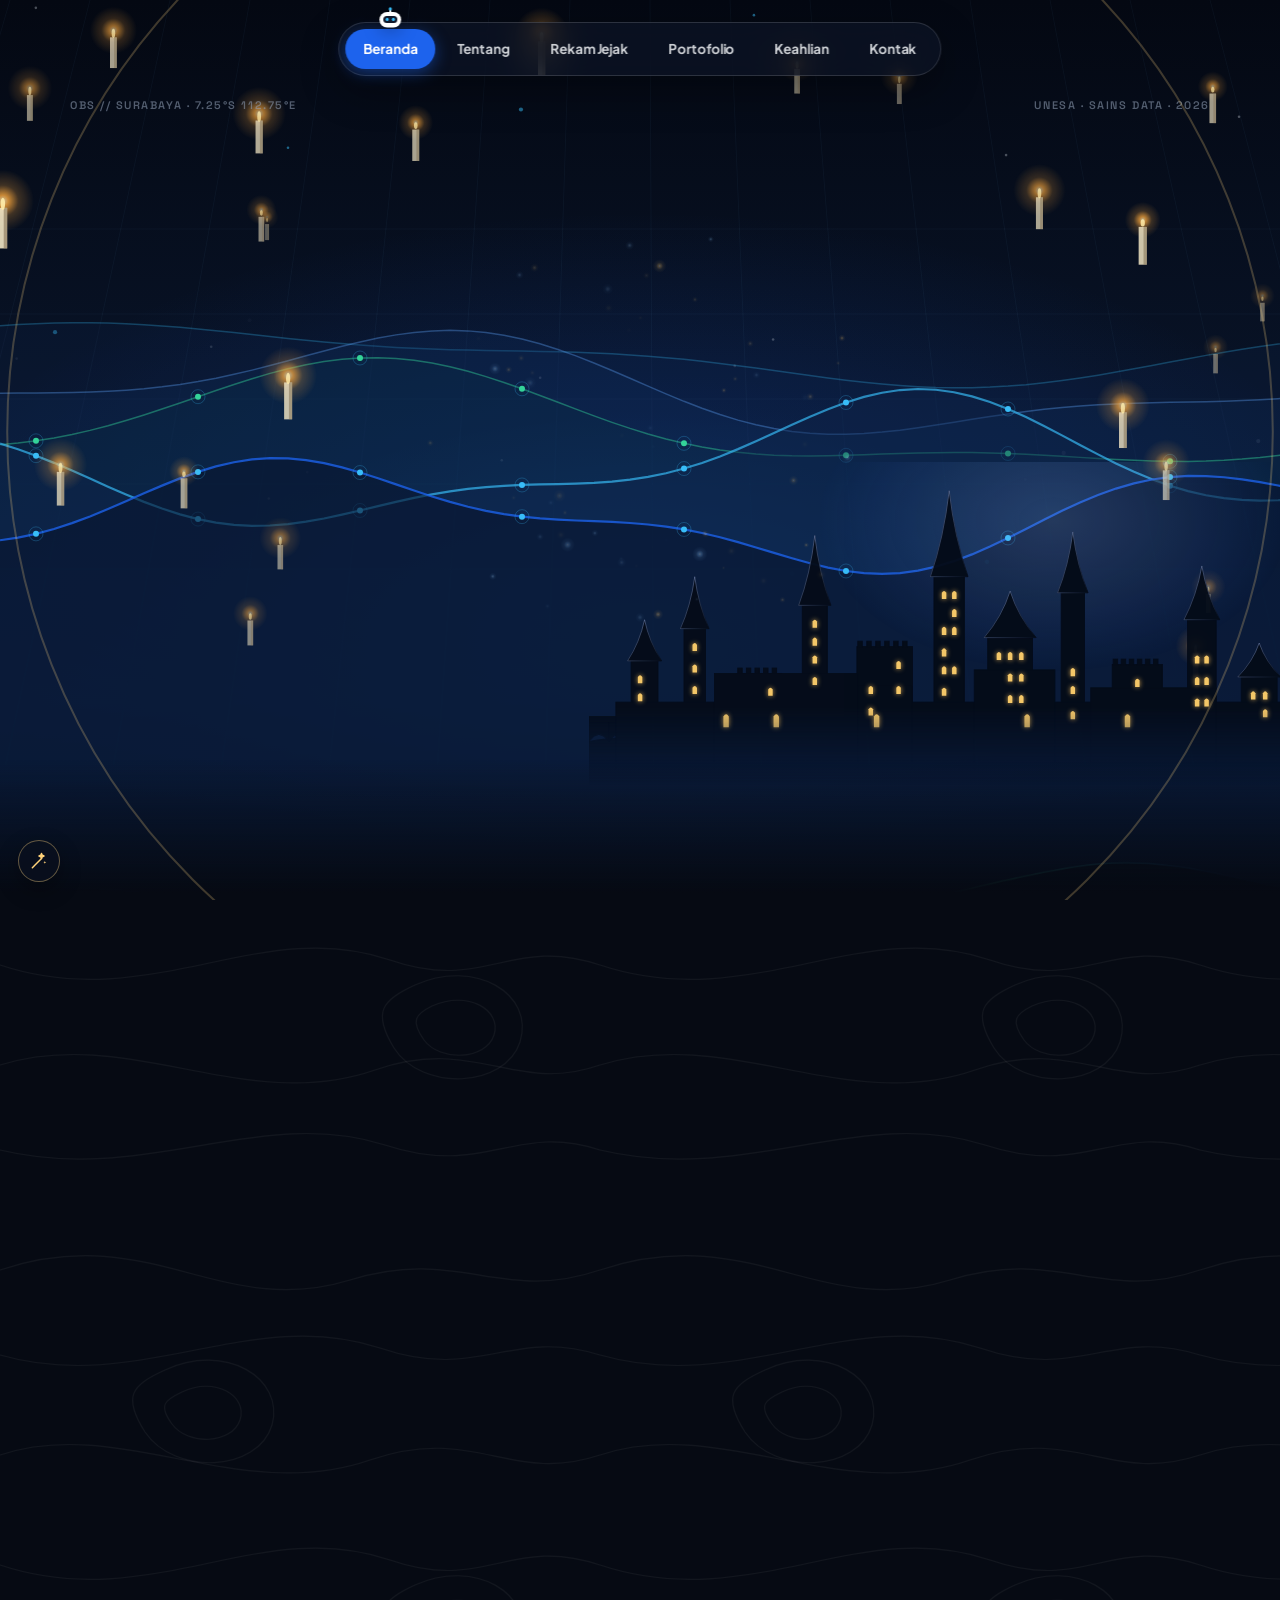
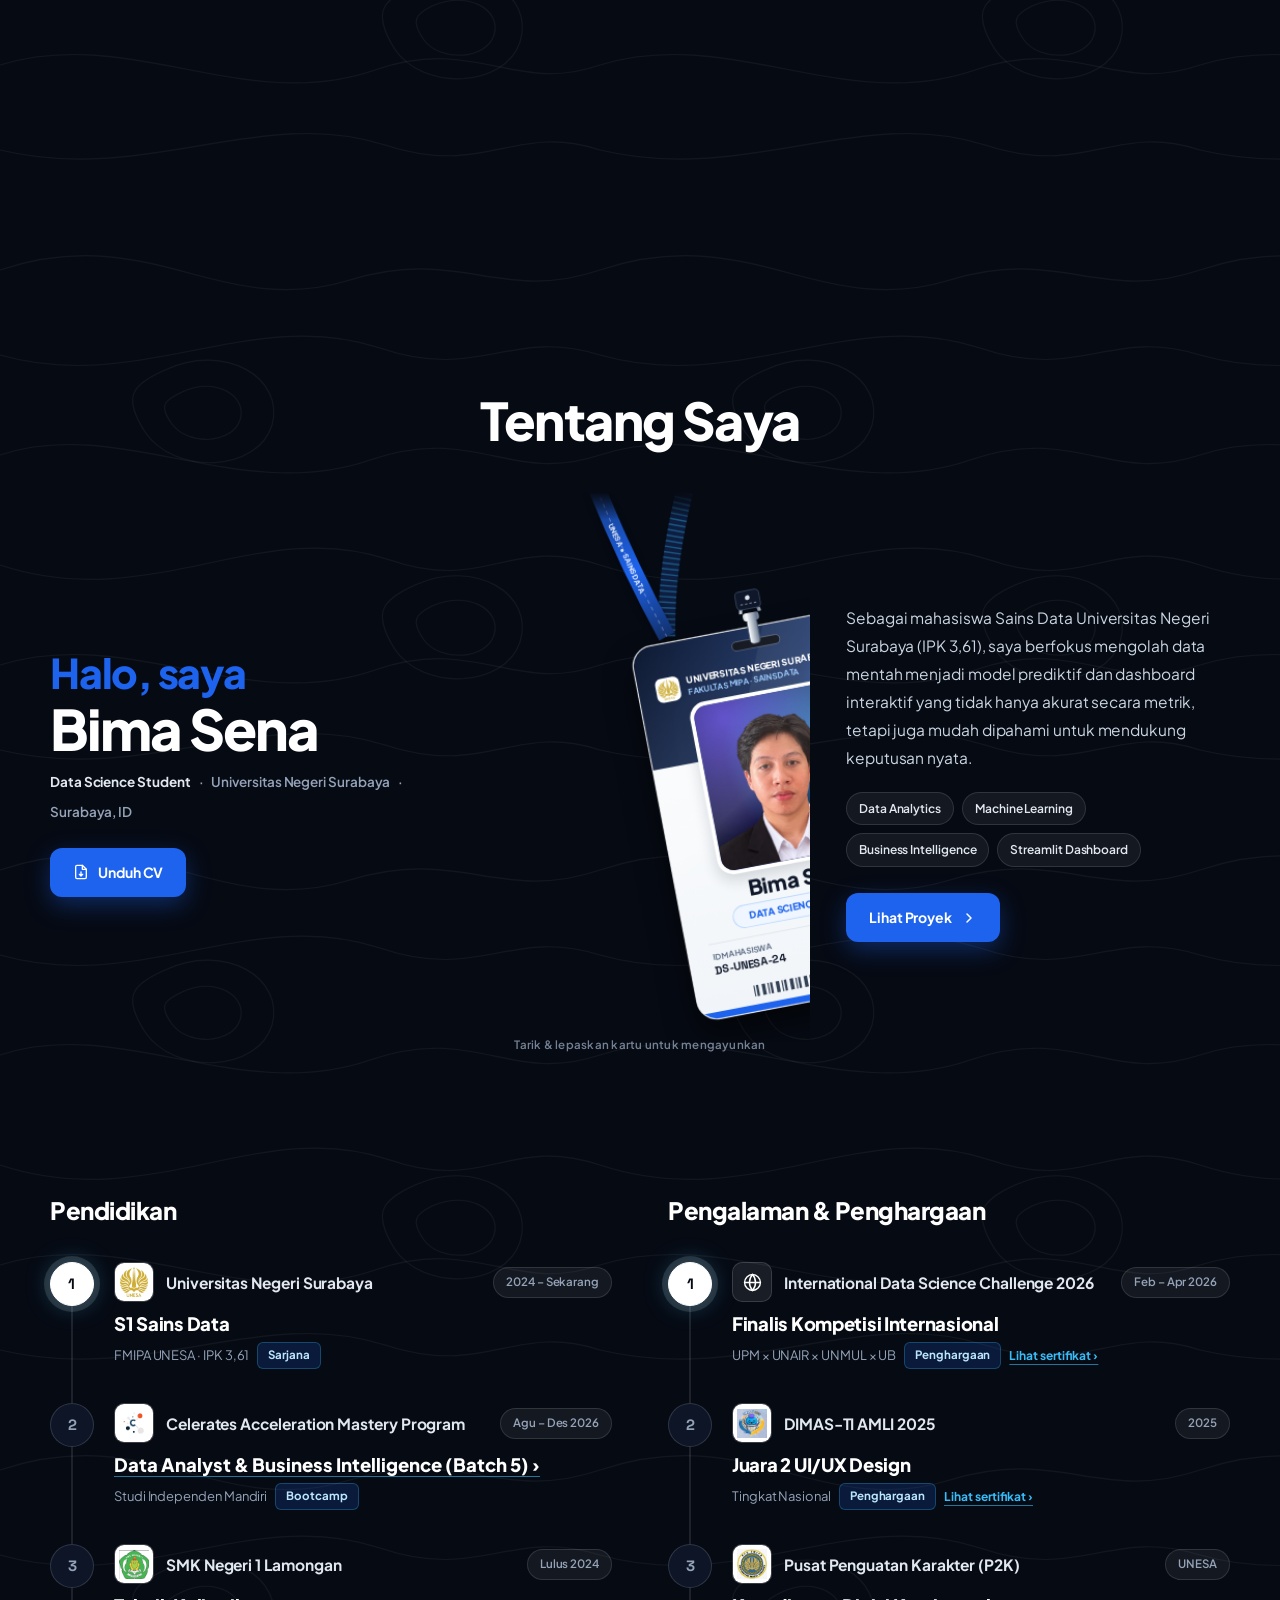
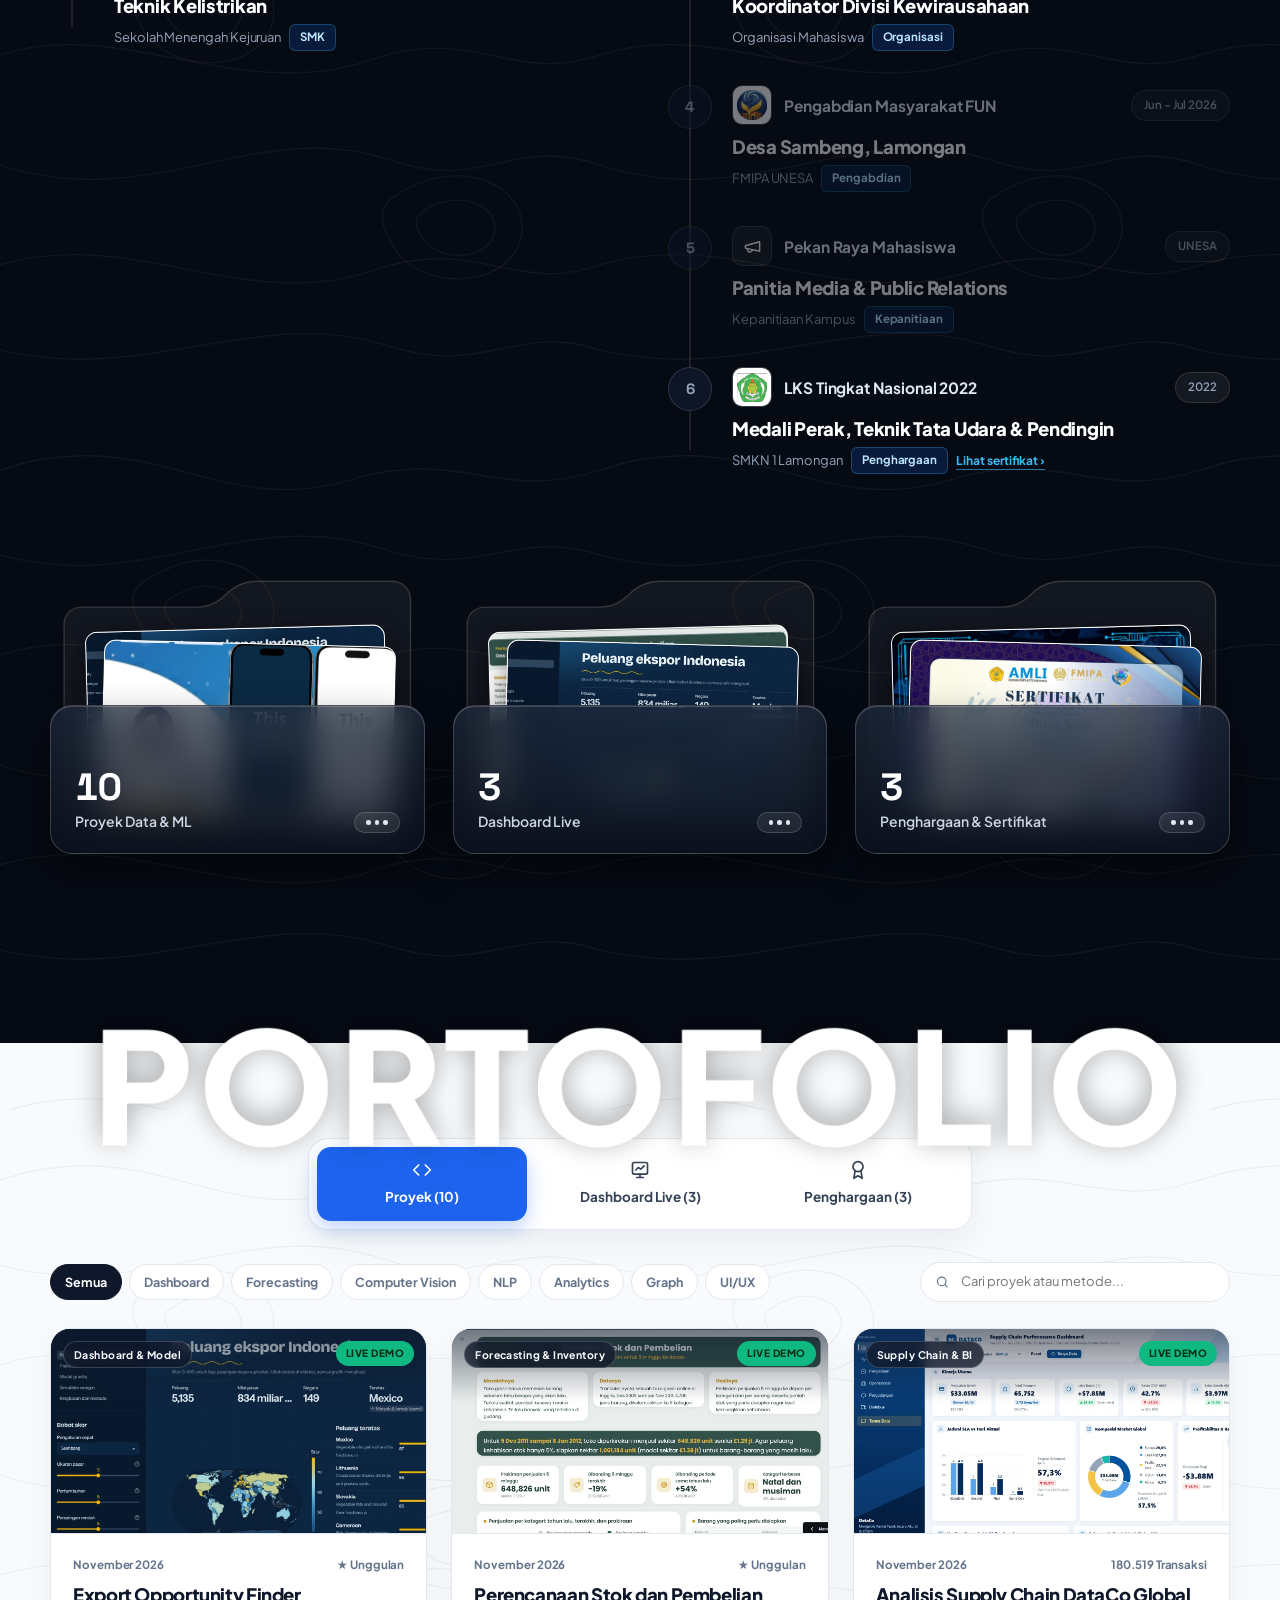
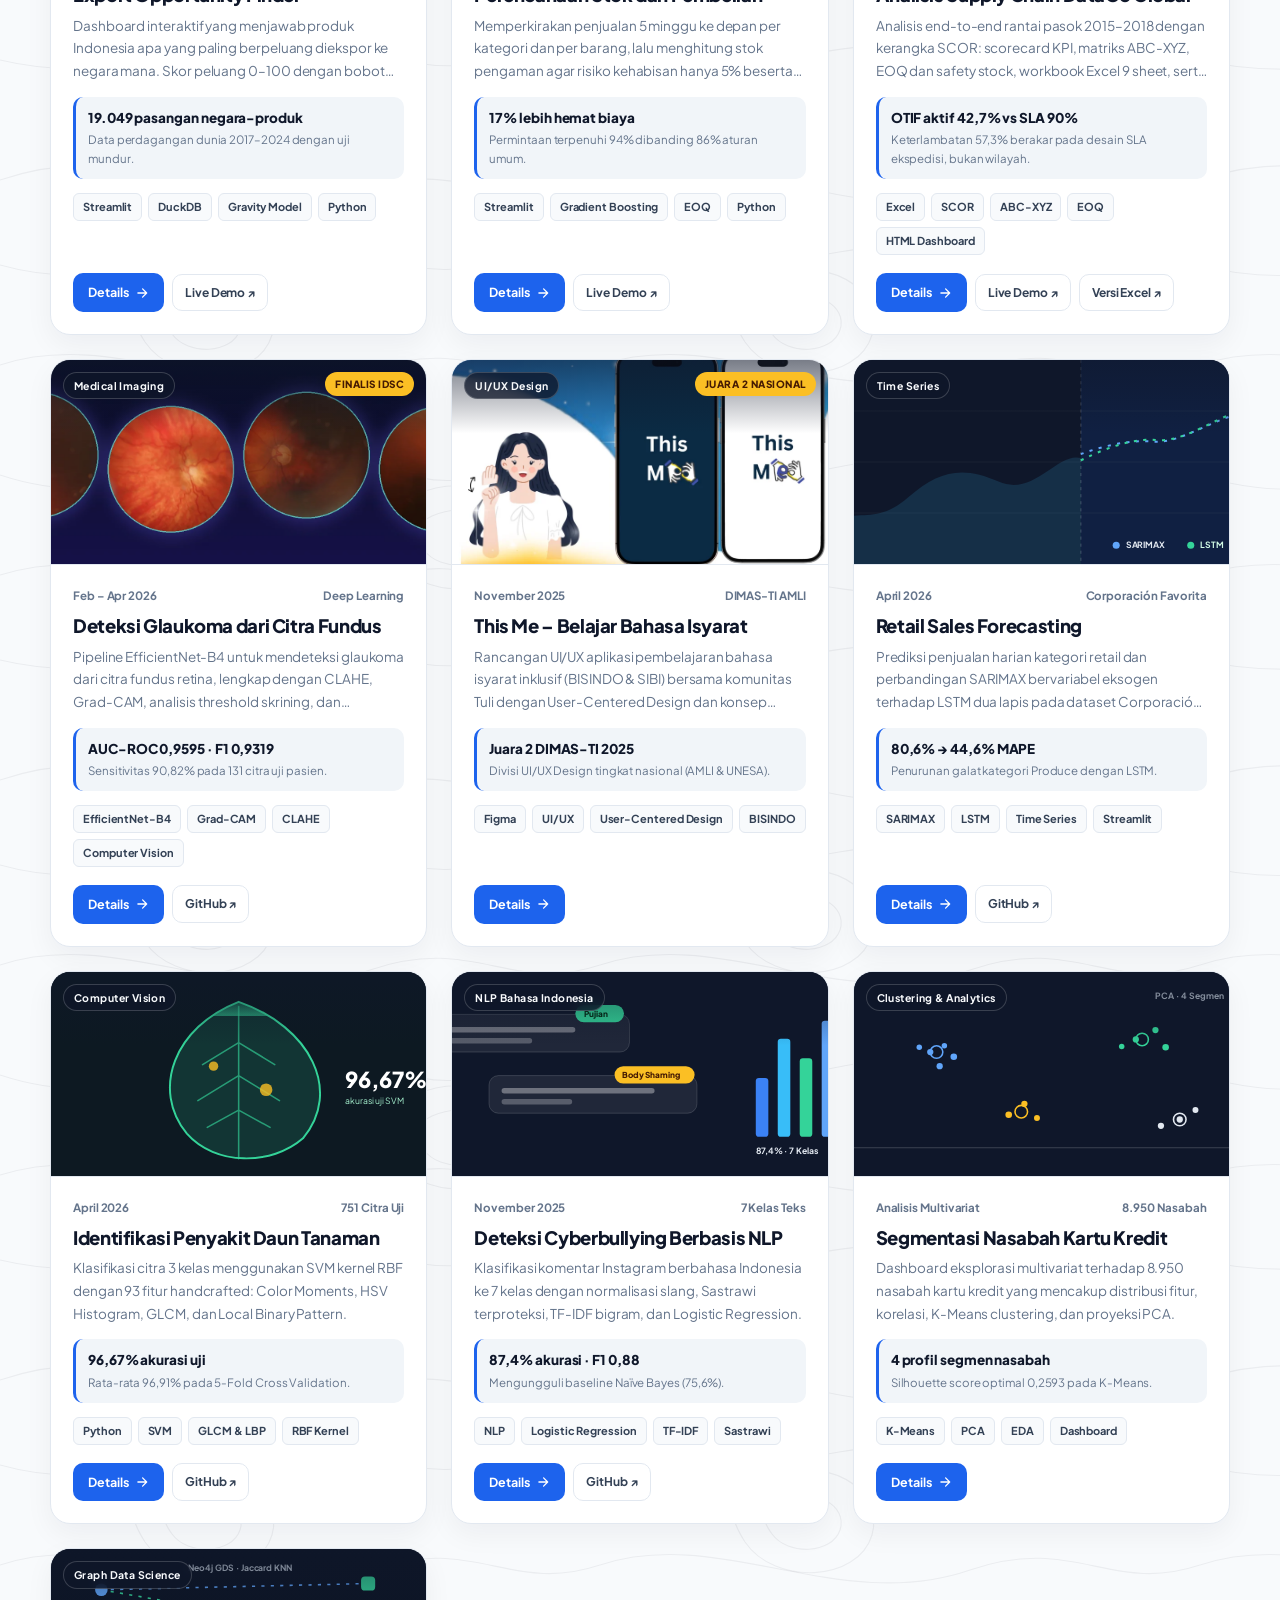
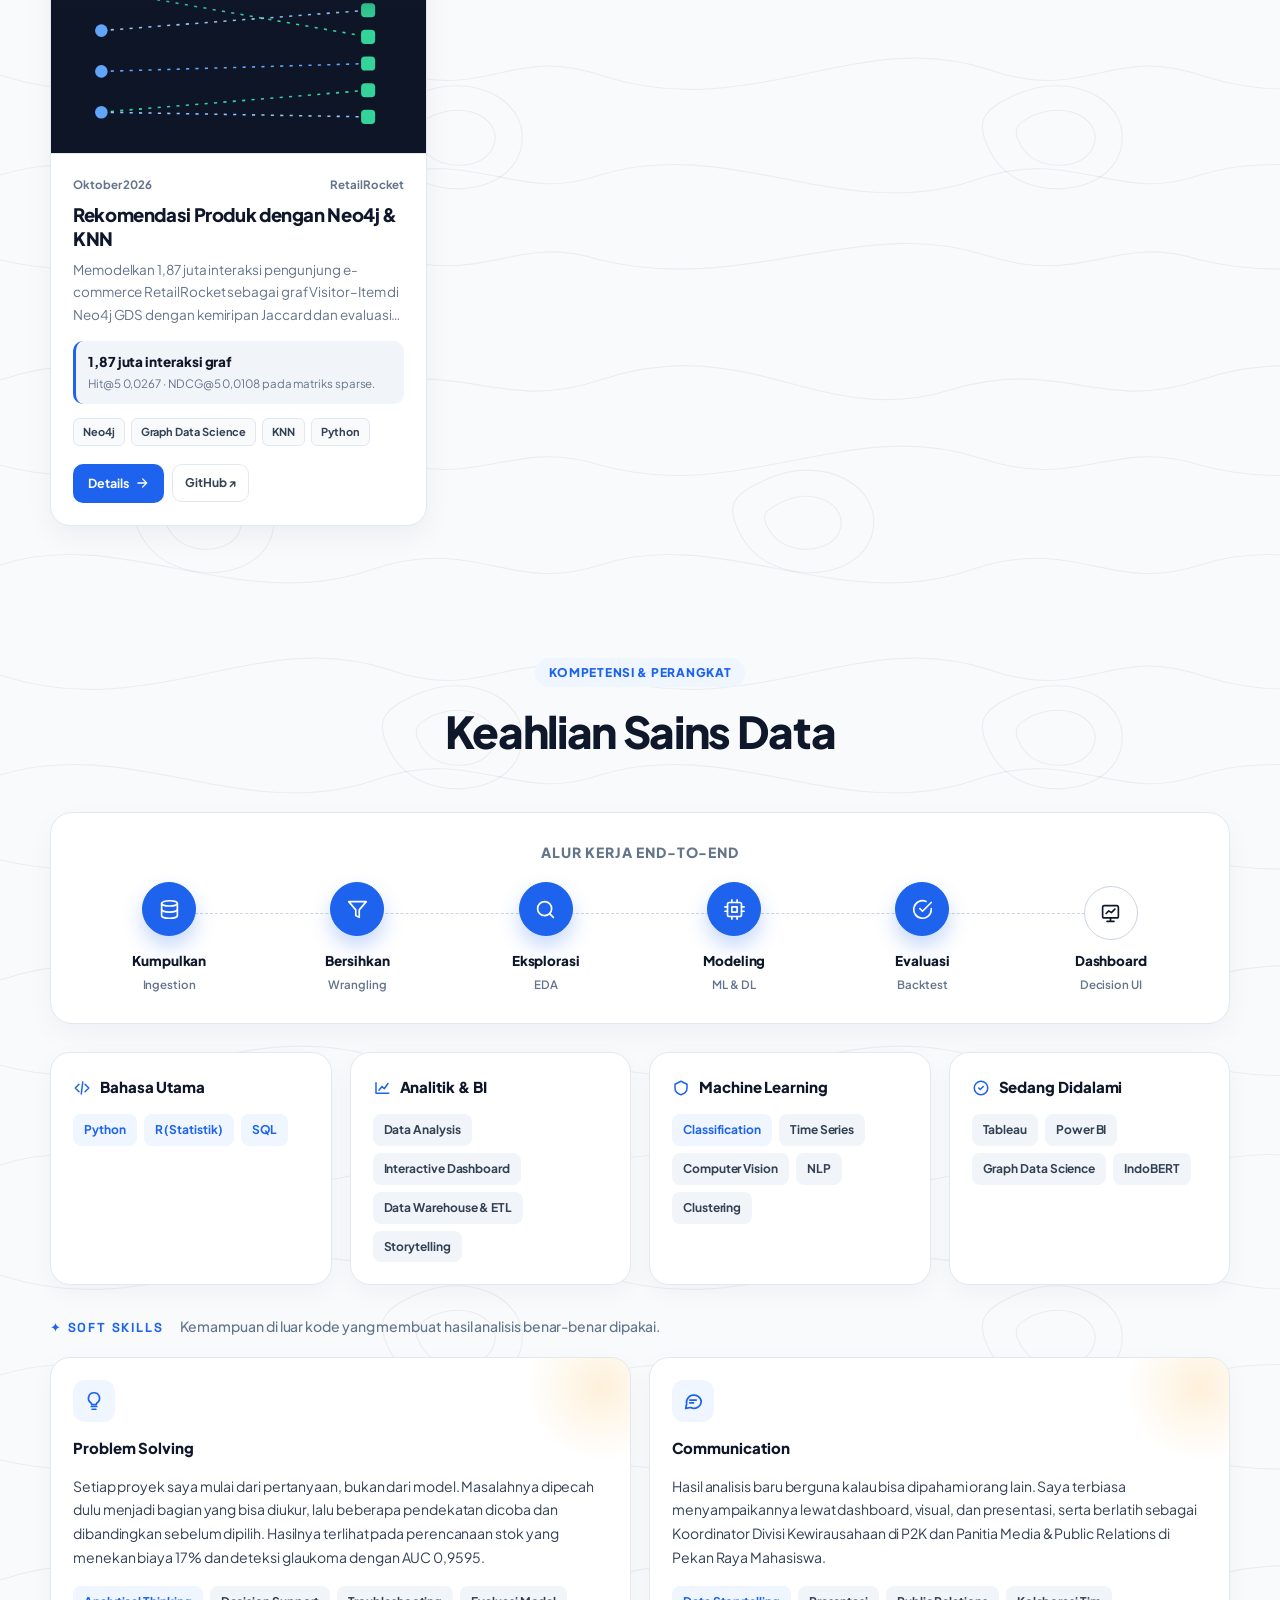
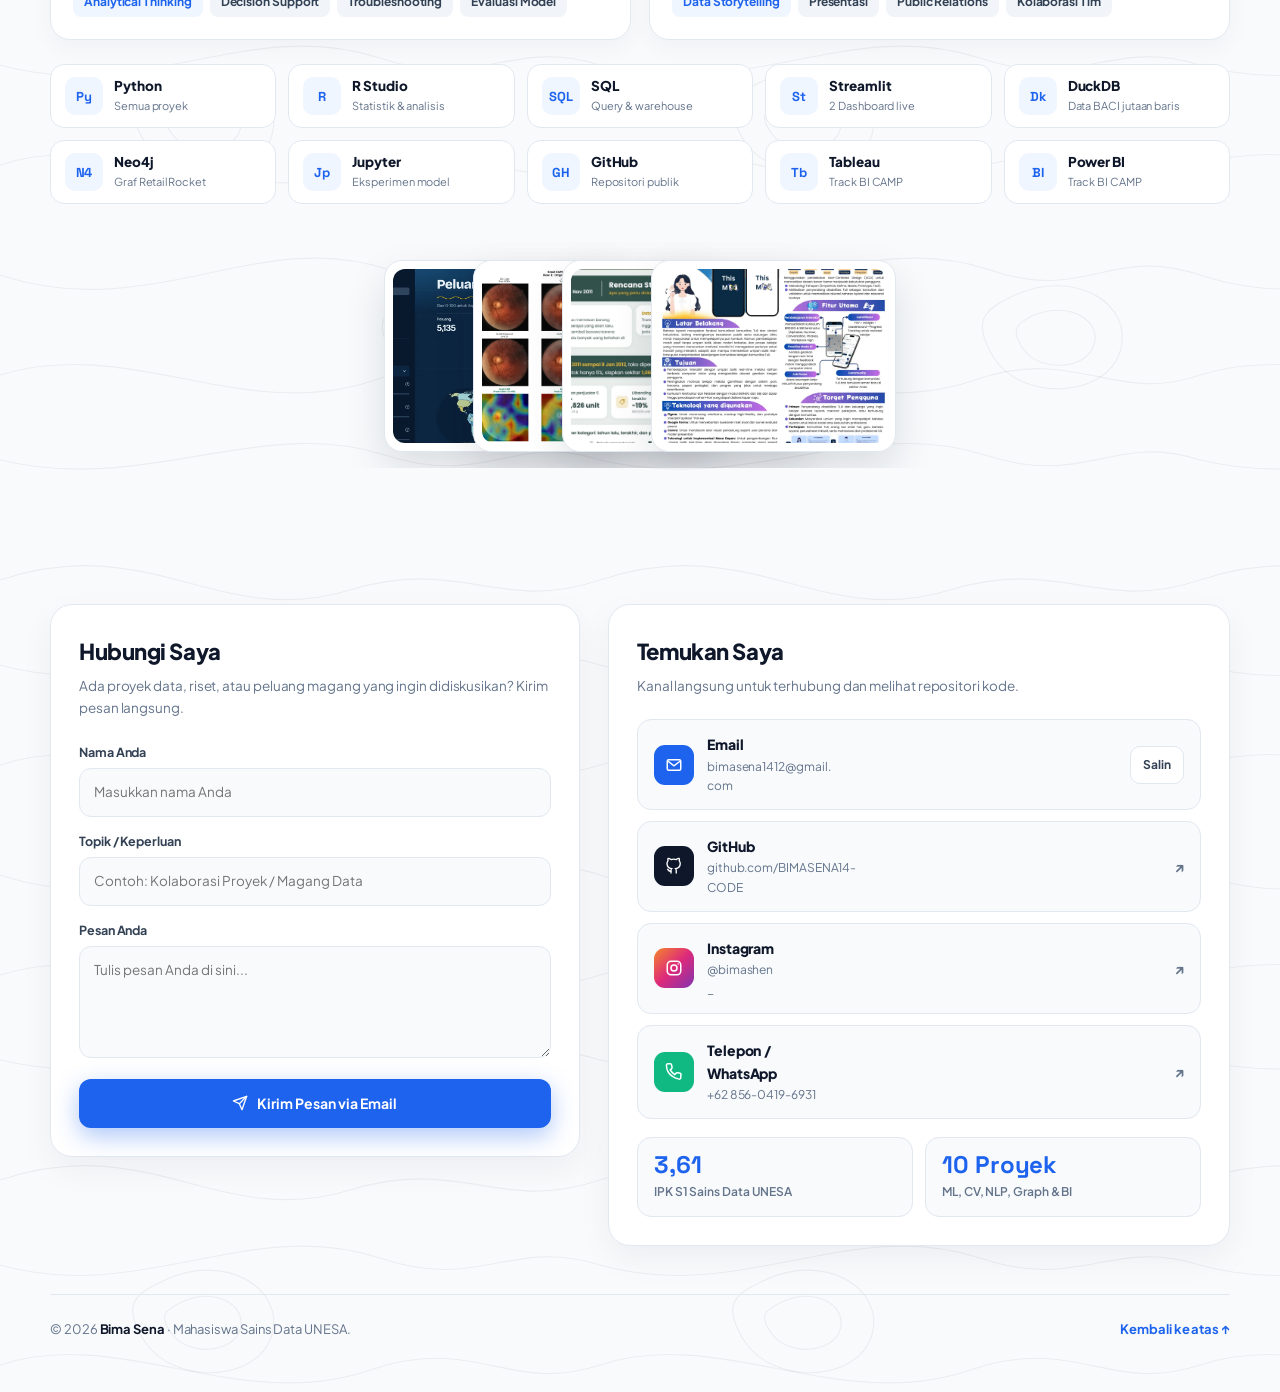
==== commit 0383b604: "feat: tema Hogwarts (kastil, lilin melayang, jejak tongkat, mantra saat scroll) dan soft skills Prob" ====
--- a/index.html
+++ b/index.html
@@ -9,7 +9,9 @@
   <link rel="preconnect" href="https://fonts.googleapis.com" />
   <link rel="preconnect" href="https://fonts.gstatic.com" crossorigin />
   <link href="https://fonts.googleapis.com/css2?family=Plus+Jakarta+Sans:wght@400;500;600;700;800&family=Space+Grotesk:wght@600;700&display=swap" rel="stylesheet" />
+  <link href="https://fonts.googleapis.com/css2?family=Cinzel:wght@600;700&display=swap" rel="stylesheet" />
   <link rel="stylesheet" href="engine/scrollcraft.css" />
+  <link rel="stylesheet" href="engine/magic.css" />
   <style>
     :root {
       --dark-bg: #060A13;
@@ -1875,6 +1877,15 @@
       <div class="hero-track" id="home">
         <section class="hero-scene" aria-label="Pembuka Portofolio">
           <canvas id="hero-data-canvas" aria-hidden="true"></canvas>
+          <div class="hp-castle" id="hp-castle" aria-hidden="true"><svg viewBox="0 0 800 360" preserveAspectRatio="xMidYMax meet" xmlns="http://www.w3.org/2000/svg" focusable="false"><defs><linearGradient id="hpRoofGlow" x1="0" y1="0" x2="1" y2="1"><stop offset="0" stop-color="#9DB8F5" stop-opacity=".55"/><stop offset="1" stop-color="#9DB8F5" stop-opacity="0"/></linearGradient></defs><g fill="#050c19" stroke="#050c19" stroke-width="1"><path d="M0 360 V312 C60 300 110 318 170 306 C260 290 330 312 420 304 C520 296 600 316 690 302 C740 294 780 300 800 296 V360 Z"/><rect x="0" y="284" width="64" height="7"/><path d="M0 291 V312 Q11 296 22 312 V291 Z"/><path d="M22 291 V312 Q33 296 44 312 V291 Z"/><path d="M44 291 V312 Q55 296 66 312 V291 Z"/><rect x="47.0" y="222" width="30" height="138"/><rect x="106.0" y="186" width="24" height="174"/><rect x="165.0" y="236" width="50" height="124"/><rect x="166.0" y="230" width="5" height="7"/><rect x="175.6" y="230" width="5" height="7"/><rect x="185.2" y="230" width="5" height="7"/><rect x="194.8" y="230" width="5" height="7"/><rect x="204.4" y="230" width="5" height="7"/><rect x="238.0" y="160" width="28" height="200"/><rect x="299.0" y="206" width="62" height="154"/><rect x="300.0" y="200" width="5" height="7"/><rect x="310.0" y="200" width="5" height="7"/><rect x="320.0" y="200" width="5" height="7"/><rect x="330.0" y="200" width="5" height="7"/><rect x="340.0" y="200" width="5" height="7"/><rect x="350.0" y="200" width="5" height="7"/><rect x="385.0" y="128" width="34" height="232"/><rect x="445.0" y="196" width="50" height="164"/><rect x="527.0" y="146" width="26" height="214"/><rect x="584.0" y="226" width="56" height="134"/><rect x="585.0" y="220" width="5" height="7"/><rect x="594.0" y="220" width="5" height="7"/><rect x="603.0" y="220" width="5" height="7"/><rect x="612.0" y="220" width="5" height="7"/><rect x="621.0" y="220" width="5" height="7"/><rect x="630.0" y="220" width="5" height="7"/><rect x="668.0" y="176" width="32" height="184"/><rect x="728.0" y="240" width="40" height="120"/><rect x="30" y="268" width="750" height="92"/><rect x="140" y="236" width="160" height="124"/><rect x="300" y="250" width="60" height="110"/><rect x="430" y="232" width="90" height="128"/><rect x="560" y="252" width="140" height="108"/><path d="M43.0 222 Q56.6 201.3 62 176 Q67.4 201.3 81.0 222 Z"/><path d="M102.0 186 Q113.7 159.9 118 128 Q122.3 159.9 134.0 186 Z"/><path d="M234.0 160 Q247.0 124.9 252 82 Q257.0 124.9 270.0 160 Z"/><path d="M381.0 128 Q395.9 84.8 402 32 Q408.1 84.8 423.0 128 Z"/><path d="M441.0 196 Q461.0 172.6 470 144 Q479.0 172.6 499.0 196 Z"/><path d="M523.0 146 Q535.3 115.4 540 78 Q544.7 115.4 557.0 146 Z"/><path d="M664.0 176 Q678.2 149.0 684 116 Q689.8 149.0 704.0 176 Z"/><path d="M724.0 240 Q740.8 222.9 748 202 Q755.2 222.9 772.0 240 Z"/></g><g fill="none" stroke="url(#hpRoofGlow)" stroke-width="1.1"><path d="M43.0 222 Q56.6 201.3 62 176 Q67.4 201.3 81.0 222 Z"/><path d="M102.0 186 Q113.7 159.9 118 128 Q122.3 159.9 134.0 186 Z"/><path d="M234.0 160 Q247.0 124.9 252 82 Q257.0 124.9 270.0 160 Z"/><path d="M381.0 128 Q395.9 84.8 402 32 Q408.1 84.8 423.0 128 Z"/><path d="M441.0 196 Q461.0 172.6 470 144 Q479.0 172.6 499.0 196 Z"/><path d="M523.0 146 Q535.3 115.4 540 78 Q544.7 115.4 557.0 146 Z"/><path d="M664.0 176 Q678.2 149.0 684 116 Q689.8 149.0 704.0 176 Z"/><path d="M724.0 240 Q740.8 222.9 748 202 Q755.2 222.9 772.0 240 Z"/></g><g><path class="hp-win" style="animation-delay:-3.2s" d="M54.5 247 V240 Q57.0 236 59.5 240 V247 Z"/><path class="hp-win" style="animation-delay:-1.2s" d="M54.5 267 V260 Q57.0 256 59.5 260 V267 Z"/><path class="hp-win" style="animation-delay:-2.1s" d="M115.5 211 V204 Q118.0 200 120.5 204 V211 Z"/><path class="hp-win" style="animation-delay:-4.2s" d="M115.5 235 V228 Q118.0 224 120.5 228 V235 Z"/><path class="hp-win" style="animation-delay:-4.1s" d="M115.5 259 V252 Q118.0 248 120.5 252 V259 Z"/><path class="hp-win" style="animation-delay:-2.5s" d="M200.0 261 V254 Q202.5 250 205.0 254 V261 Z"/><path class="hp-win" style="animation-delay:-0.0s" d="M249.5 185 V178 Q252.0 174 254.5 178 V185 Z"/><path class="hp-win" style="animation-delay:-1.6s" d="M249.5 205 V198 Q252.0 194 254.5 198 V205 Z"/><path class="hp-win" style="animation-delay:-3.9s" d="M249.5 225 V218 Q252.0 214 254.5 218 V225 Z"/><path class="hp-win" style="animation-delay:-4.6s" d="M249.5 249 V242 Q252.0 238 254.5 242 V249 Z"/><path class="hp-win" style="animation-delay:-2.7s" d="M343.0 231 V224 Q345.5 220 348.0 224 V231 Z"/><path class="hp-win" style="animation-delay:-4.0s" d="M312.0 259 V252 Q314.5 248 317.0 252 V259 Z"/><path class="hp-win" style="animation-delay:-3.1s" d="M343.0 259 V252 Q345.5 248 348.0 252 V259 Z"/><path class="hp-win" style="animation-delay:-1.0s" d="M312.0 283 V276 Q314.5 272 317.0 276 V283 Z"/><path class="hp-win" style="animation-delay:-4.6s" d="M393.8 153 V146 Q396.3 142 398.8 146 V153 Z"/><path class="hp-win" style="animation-delay:-0.5s" d="M405.2 153 V146 Q407.7 142 410.2 146 V153 Z"/><path class="hp-win" style="animation-delay:-2.4s" d="M405.2 173 V166 Q407.7 162 410.2 166 V173 Z"/><path class="hp-win" style="animation-delay:-4.5s" d="M393.8 193 V186 Q396.3 182 398.8 186 V193 Z"/><path class="hp-win" style="animation-delay:-1.8s" d="M405.2 193 V186 Q407.7 182 410.2 186 V193 Z"/><path class="hp-win" style="animation-delay:-2.0s" d="M393.8 217 V210 Q396.3 206 398.8 210 V217 Z"/><path class="hp-win" style="animation-delay:-1.8s" d="M393.8 237 V230 Q396.3 226 398.8 230 V237 Z"/><path class="hp-win" style="animation-delay:-2.8s" d="M405.2 237 V230 Q407.7 226 410.2 230 V237 Z"/><path class="hp-win" style="animation-delay:-0.7s" d="M393.8 261 V254 Q396.3 250 398.8 254 V261 Z"/><path class="hp-win" style="animation-delay:-3.8s" d="M455.0 221 V214 Q457.5 210 460.0 214 V221 Z"/><path class="hp-win" style="animation-delay:-4.5s" d="M467.5 221 V214 Q470.0 210 472.5 214 V221 Z"/><path class="hp-win" style="animation-delay:-3.3s" d="M480.0 221 V214 Q482.5 210 485.0 214 V221 Z"/><path class="hp-win" style="animation-delay:-1.4s" d="M467.5 245 V238 Q470.0 234 472.5 238 V245 Z"/><path class="hp-win" style="animation-delay:-2.9s" d="M480.0 245 V238 Q482.5 234 485.0 238 V245 Z"/><path class="hp-win" style="animation-delay:-0.5s" d="M467.5 269 V262 Q470.0 258 472.5 262 V269 Z"/><path class="hp-win" style="animation-delay:-0.1s" d="M480.0 269 V262 Q482.5 258 485.0 262 V269 Z"/><path class="hp-win" style="animation-delay:-0.7s" d="M537.5 239 V232 Q540.0 228 542.5 232 V239 Z"/><path class="hp-win" style="animation-delay:-1.2s" d="M537.5 259 V252 Q540.0 248 542.5 252 V259 Z"/><path class="hp-win" style="animation-delay:-1.1s" d="M537.5 287 V280 Q540.0 276 542.5 280 V287 Z"/><path class="hp-win" style="animation-delay:-3.3s" d="M609.5 251 V244 Q612.0 240 614.5 244 V251 Z"/><path class="hp-win" style="animation-delay:-1.1s" d="M676.2 225 V218 Q678.7 214 681.2 218 V225 Z"/><path class="hp-win" style="animation-delay:-2.5s" d="M686.8 225 V218 Q689.3 214 691.8 218 V225 Z"/><path class="hp-win" style="animation-delay:-4.4s" d="M676.2 249 V242 Q678.7 238 681.2 242 V249 Z"/><path class="hp-win" style="animation-delay:-3.0s" d="M686.8 249 V242 Q689.3 238 691.8 242 V249 Z"/><path class="hp-win" style="animation-delay:-1.6s" d="M676.2 273 V266 Q678.7 262 681.2 266 V273 Z"/><path class="hp-win" style="animation-delay:-0.5s" d="M686.8 273 V266 Q689.3 262 691.8 266 V273 Z"/><path class="hp-win" style="animation-delay:-4.3s" d="M738.8 265 V258 Q741.3 254 743.8 258 V265 Z"/><path class="hp-win" style="animation-delay:-2.2s" d="M752.2 265 V258 Q754.7 254 757.2 258 V265 Z"/><path class="hp-win" style="animation-delay:-3.6s" d="M752.2 285 V278 Q754.7 274 757.2 278 V285 Z"/><path class="hp-win" style="animation-delay:-3.2s" d="M150 296 V284 Q153 279 156 284 V296 Z"/><path class="hp-win" style="animation-delay:-1.9s" d="M206 296 V284 Q209 279 212 284 V296 Z"/><path class="hp-win" style="animation-delay:-0.8s" d="M318 296 V284 Q321 279 324 284 V296 Z"/><path class="hp-win" style="animation-delay:-4.6s" d="M486 296 V284 Q489 279 492 284 V296 Z"/><path class="hp-win" style="animation-delay:-2.7s" d="M598 296 V284 Q601 279 604 284 V296 Z"/></g></svg></div>
+          <svg class="hp-owl" viewBox="0 0 120 60" aria-hidden="true" focusable="false">
+            <g class="hp-wing hp-wing--l"><path d="M54 28 C38 12 18 10 3 22 C22 22 36 30 52 40 Z"/></g>
+            <g class="hp-wing hp-wing--r"><path d="M66 28 C82 12 102 10 117 22 C98 22 84 30 68 40 Z"/></g>
+            <ellipse cx="60" cy="33" rx="9" ry="13"/>
+            <circle cx="60" cy="19" r="6.5"/>
+            <path d="M54.5 14.5 L52.5 8.5 L58 12 Z M65.5 14.5 L67.5 8.5 L62 12 Z"/>
+            <circle class="hp-eye" cx="57.6" cy="19" r="1.5"/><circle class="hp-eye" cx="62.4" cy="19" r="1.5"/>
+          </svg>
 
           <div class="hero-hud" aria-hidden="true">
             <span class="hud-coord hud-coord--left">OBS // SURABAYA · 7.25°S 112.75°E</span>
@@ -2519,11 +2530,33 @@
                 <span class="skill-pill">IndoBERT</span>
               </div>
             </article>
-            <article class="skill-box skill-box-wide">
-              <h3><svg width="18" height="18" viewBox="0 0 24 24" fill="none" stroke="currentColor" stroke-width="2" stroke-linecap="round" stroke-linejoin="round" aria-hidden="true"><path d="M21 15a2 2 0 0 1-2 2H7l-4 4V5a2 2 0 0 1 2-2h14a2 2 0 0 1 2 2z"/></svg> Soft Skill</h3>
+          </div>
+
+          <div class="soft-skills" data-sc-in data-sc-stagger="80">
+            <div class="soft-head">
+              <span class="soft-eyebrow">✦ Soft Skills</span>
+              <p>Kemampuan di luar kode yang membuat hasil analisis benar-benar dipakai.</p>
+            </div>
+            <article class="skill-box soft-box">
+              <div class="soft-icon"><svg width="22" height="22" viewBox="0 0 24 24" fill="none" stroke="currentColor" stroke-width="1.9" stroke-linecap="round" stroke-linejoin="round" aria-hidden="true"><path d="M9 18h6M10 21h4"/><path d="M12 3a6 6 0 0 0-3.5 10.9c.6.5 1 1.2 1 2V16h5v-.1c0-.8.4-1.5 1-2A6 6 0 0 0 12 3Z"/></svg></div>
+              <h3>Problem Solving</h3>
+              <p>Setiap proyek saya mulai dari pertanyaan, bukan dari model. Masalahnya dipecah dulu menjadi bagian yang bisa diukur, lalu beberapa pendekatan dicoba dan dibandingkan sebelum dipilih. Hasilnya terlihat pada perencanaan stok yang menekan biaya 17% dan deteksi glaukoma dengan AUC 0,9595.</p>
               <div class="skill-pills">
-                <span class="skill-pill primary">Problem Solving</span>
-                <span class="skill-pill primary">Communication</span>
+                <span class="skill-pill primary">Analytical Thinking</span>
+                <span class="skill-pill">Decision Support</span>
+                <span class="skill-pill">Troubleshooting</span>
+                <span class="skill-pill">Evaluasi Model</span>
+              </div>
+            </article>
+            <article class="skill-box soft-box">
+              <div class="soft-icon"><svg width="22" height="22" viewBox="0 0 24 24" fill="none" stroke="currentColor" stroke-width="1.9" stroke-linecap="round" stroke-linejoin="round" aria-hidden="true"><path d="M21 12a8 8 0 0 1-11.6 7.1L4 20l1-4.6A8 8 0 1 1 21 12Z"/><path d="M8.5 11h7M8.5 14h4"/></svg></div>
+              <h3>Communication</h3>
+              <p>Hasil analisis baru berguna kalau bisa dipahami orang lain. Saya terbiasa menyampaikannya lewat dashboard, visual, dan presentasi, serta berlatih sebagai Koordinator Divisi Kewirausahaan di P2K dan Panitia Media &amp; Public Relations di Pekan Raya Mahasiswa.</p>
+              <div class="skill-pills">
+                <span class="skill-pill primary">Data Storytelling</span>
+                <span class="skill-pill">Presentasi</span>
+                <span class="skill-pill">Public Relations</span>
+                <span class="skill-pill">Kolaborasi Tim</span>
               </div>
             </article>
           </div>
@@ -3882,5 +3915,6 @@
       requestAnimationFrame(tickChoreography);
     })();
   </script>
+  <script src="engine/magic.js" defer></script>
 </body>
 </html>
--- a/engine/magic.css
+++ b/engine/magic.css
@@ -0,0 +1,227 @@
+/* ==========================================================================
+   Magic layer — Hogwarts-inspired atmosphere for the portfolio.
+   Original code only: no film stills, logos or third-party assets.
+   Everything here is additive; it never restyles existing sections.
+   ========================================================================== */
+
+/* ---------- Hero: castle silhouette, moonlight, owl, candles ---------- */
+.hp-castle {
+  position: absolute;
+  right: -2%;
+  bottom: 9vw;
+  width: min(56vw, 880px);
+  z-index: 2;
+  pointer-events: none;
+  opacity: 0.96;
+  will-change: transform;
+  -webkit-mask-image: linear-gradient(to top, transparent 0, #000 24%);
+  mask-image: linear-gradient(to top, transparent 0, #000 24%);
+}
+.hp-castle::before {
+  content: "";
+  position: absolute;
+  left: 8%; right: -6%; top: -34%; bottom: 10%;
+  background: radial-gradient(ellipse 46% 52% at 58% 42%, rgba(150, 190, 255, 0.20), rgba(80, 130, 230, 0.07) 55%, transparent 74%);
+  z-index: -1;
+}
+.hp-castle svg { display: block; width: 100%; height: auto; }
+.hp-win {
+  fill: #FFCF6B;
+  filter: drop-shadow(0 0 3px rgba(255, 196, 90, 0.85));
+  animation: hpWin 4.6s ease-in-out infinite;
+}
+@keyframes hpWin {
+  0%, 100% { opacity: 0.95; }
+  42% { opacity: 0.5; }
+  50% { opacity: 0.95; }
+  74% { opacity: 0.68; }
+}
+
+.hp-owl {
+  position: absolute;
+  top: 15%;
+  left: -10%;
+  width: clamp(46px, 6vw, 84px);
+  z-index: 2;
+  pointer-events: none;
+  opacity: 0;
+  fill: #101c36;
+  stroke: rgba(170, 200, 255, 0.45);
+  stroke-width: 0.8;
+  animation: hpOwlFly 38s linear 7s infinite;
+}
+.hp-owl .hp-wing { transform-origin: 54px 30px; animation: hpFlap 0.62s ease-in-out infinite alternate; }
+.hp-owl .hp-wing--r { transform-origin: 66px 30px; animation-direction: alternate-reverse; }
+.hp-owl .hp-eye { fill: #FFCF6B; stroke: none; }
+@keyframes hpFlap { from { transform: rotate(-20deg); } to { transform: rotate(24deg); } }
+@keyframes hpOwlFly {
+  0% { opacity: 0; transform: translate3d(0, 0, 0); }
+  3% { opacity: 0.9; }
+  26% { transform: translate3d(58vw, -3.5vw, 0); }
+  50% { opacity: 0.9; transform: translate3d(124vw, 1vw, 0); }
+  52%, 100% { opacity: 0; transform: translate3d(124vw, 1vw, 0); }
+}
+
+#hp-candles {
+  position: absolute;
+  inset: 0;
+  width: 100%;
+  height: 100%;
+  z-index: 2;
+  display: block;
+  pointer-events: none;
+}
+
+/* ---------- Fixed FX canvas (wand trail, warp sparks, spell bolt) ---------- */
+#hp-fx {
+  position: fixed;
+  inset: 0;
+  width: 100%;
+  height: 100%;
+  z-index: 80;
+  pointer-events: none;
+}
+html.hp-off #hp-fx, html.hp-off .hp-spell { display: none; }
+
+/* ---------- Incantation that flies toward the viewer ---------- */
+.hp-spell {
+  position: fixed;
+  inset: 0;
+  z-index: 85;
+  display: grid;
+  place-items: center;
+  pointer-events: none;
+  text-align: center;
+  visibility: hidden;
+}
+.hp-spell.go { visibility: visible; }
+.hp-spell::before {
+  content: "";
+  position: absolute;
+  inset: 0;
+  background: radial-gradient(ellipse 52% 30% at 50% 50%, rgba(6, 10, 19, 0.62), transparent 72%);
+  opacity: 0;
+}
+.hp-spell.go::before { animation: hpDim 2.6s ease-in-out both; }
+.hp-spell-inner { position: relative; padding: 0 20px; will-change: transform, opacity, filter; }
+.hp-spell.go .hp-spell-inner { animation: hpFly 2.6s cubic-bezier(0.22, 0.7, 0.2, 1) both; }
+.hp-spell-word {
+  font-family: 'Cinzel', 'Cormorant Garamond', Georgia, serif;
+  font-weight: 700;
+  font-size: clamp(34px, 8vw, 104px);
+  line-height: 1.05;
+  letter-spacing: 0.14em;
+  padding-left: 0.14em;
+  background: linear-gradient(180deg, #FFF8DA 0%, #F8D071 46%, #C98A1F 100%);
+  -webkit-background-clip: text;
+  background-clip: text;
+  color: transparent;
+  -webkit-text-stroke: 0.6px rgba(120, 70, 0, 0.35);
+  filter: drop-shadow(0 0 16px rgba(245, 190, 80, 0.6)) drop-shadow(0 3px 2px rgba(40, 20, 0, 0.45));
+}
+.hp-spell-sub {
+  margin-top: 14px;
+  font-family: var(--font-sans, system-ui, sans-serif);
+  font-size: clamp(11px, 1.5vw, 15px);
+  font-weight: 700;
+  letter-spacing: 0.32em;
+  text-transform: uppercase;
+  color: rgba(255, 238, 196, 0.95);
+  text-shadow: 0 1px 14px rgba(0, 0, 0, 0.75), 0 0 2px rgba(0, 0, 0, 0.6);
+}
+.hp-spell.go .hp-spell-sub { animation: hpSub 2.6s ease-out both; }
+@keyframes hpFly {
+  0%   { opacity: 0; transform: scale(0.26); filter: blur(14px); }
+  22%  { opacity: 1; transform: scale(0.92); filter: blur(0); }
+  62%  { opacity: 1; transform: scale(1.14); filter: blur(0); }
+  100% { opacity: 0; transform: scale(2.7); filter: blur(9px); }
+}
+@keyframes hpSub { 0%, 18% { opacity: 0; transform: translateY(8px); } 34%, 70% { opacity: 1; transform: none; } 100% { opacity: 0; } }
+@keyframes hpDim { 0% { opacity: 0; } 24%, 60% { opacity: 1; } 100% { opacity: 0; } }
+
+/* ---------- Toggle ---------- */
+.hp-toggle {
+  position: fixed;
+  left: 18px;
+  bottom: 18px;
+  z-index: 95;
+  width: 42px;
+  height: 42px;
+  display: grid;
+  place-items: center;
+  padding: 0;
+  border-radius: 50%;
+  border: 1px solid rgba(255, 214, 130, 0.38);
+  background: rgba(10, 16, 30, 0.78);
+  -webkit-backdrop-filter: blur(10px);
+  backdrop-filter: blur(10px);
+  color: #FFD27A;
+  cursor: pointer;
+  box-shadow: 0 8px 22px rgba(0, 0, 0, 0.32);
+  transition: transform 0.25s ease, color 0.25s ease, border-color 0.25s ease;
+}
+.hp-toggle:hover { transform: scale(1.08); }
+.hp-toggle:focus-visible { outline: 2px solid #38BDF8; outline-offset: 3px; }
+.hp-toggle svg { width: 20px; height: 20px; }
+.hp-toggle[aria-pressed="false"] { color: #7C8AA5; border-color: rgba(148, 163, 184, 0.35); }
+.hp-toggle .hp-slash { opacity: 0; }
+.hp-toggle[aria-pressed="false"] .hp-slash { opacity: 1; }
+
+/* ---------- Soft skills ---------- */
+.soft-skills {
+  display: grid;
+  grid-template-columns: repeat(2, 1fr);
+  gap: 18px;
+  margin-bottom: 24px;
+}
+.soft-head {
+  grid-column: 1 / -1;
+  display: flex;
+  align-items: baseline;
+  flex-wrap: wrap;
+  gap: 6px 16px;
+  margin-top: 6px;
+}
+.soft-eyebrow {
+  font-family: var(--font-display);
+  font-size: 13px;
+  font-weight: 700;
+  letter-spacing: 0.14em;
+  text-transform: uppercase;
+  color: var(--blue);
+}
+.soft-head p { margin: 0; font-size: 14px; font-weight: 500; color: var(--light-muted); }
+.soft-box { position: relative; overflow: hidden; padding: 26px; transition: box-shadow 0.3s ease; }
+.soft-box::after {
+  content: "";
+  position: absolute;
+  right: -46px; top: -46px;
+  width: 150px; height: 150px;
+  border-radius: 50%;
+  background: radial-gradient(circle, rgba(245, 158, 11, 0.15), transparent 70%);
+  pointer-events: none;
+}
+.soft-box:hover { box-shadow: 0 14px 34px rgba(15, 23, 42, 0.09); }
+.soft-icon {
+  width: 42px; height: 42px;
+  display: grid; place-items: center;
+  margin-bottom: 14px;
+  border-radius: 12px;
+  background: var(--blue-tint);
+  color: var(--blue);
+}
+.soft-box h3 { margin: 0 0 10px; font-size: 17px; font-weight: 800; color: var(--light-ink); }
+.soft-box p { margin: 0 0 16px; font-size: 14px; line-height: 1.7; color: var(--light-soft); }
+
+@media (max-width: 900px) {
+  .hp-castle { width: 92vw; right: -8%; bottom: 20vw; opacity: 0.85; }
+}
+@media (max-width: 760px) {
+  .soft-skills { grid-template-columns: 1fr; }
+  .hp-toggle { left: 12px; bottom: 12px; width: 38px; height: 38px; }
+}
+@media (prefers-reduced-motion: reduce) {
+  .hp-win, .hp-owl, .hp-owl .hp-wing { animation: none; }
+  .hp-owl { display: none; }
+  .hp-toggle { display: none; }
+}
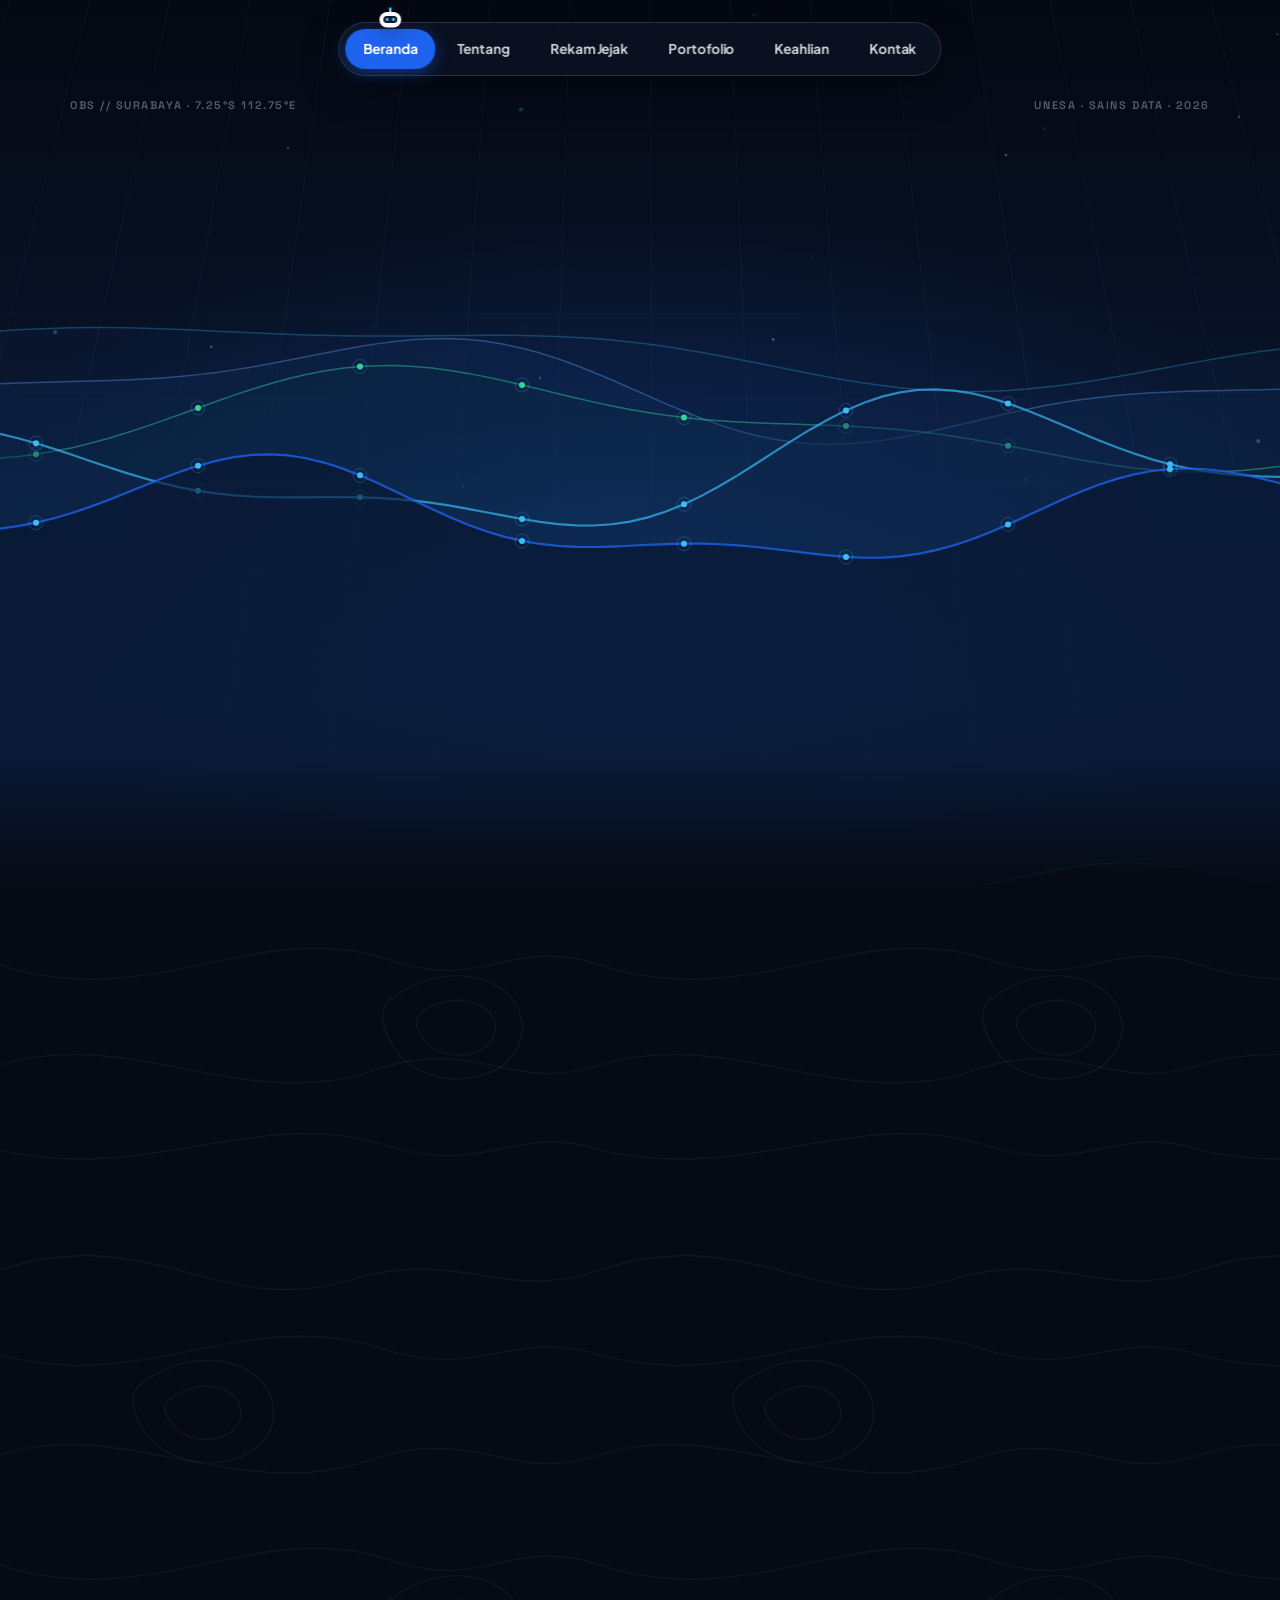
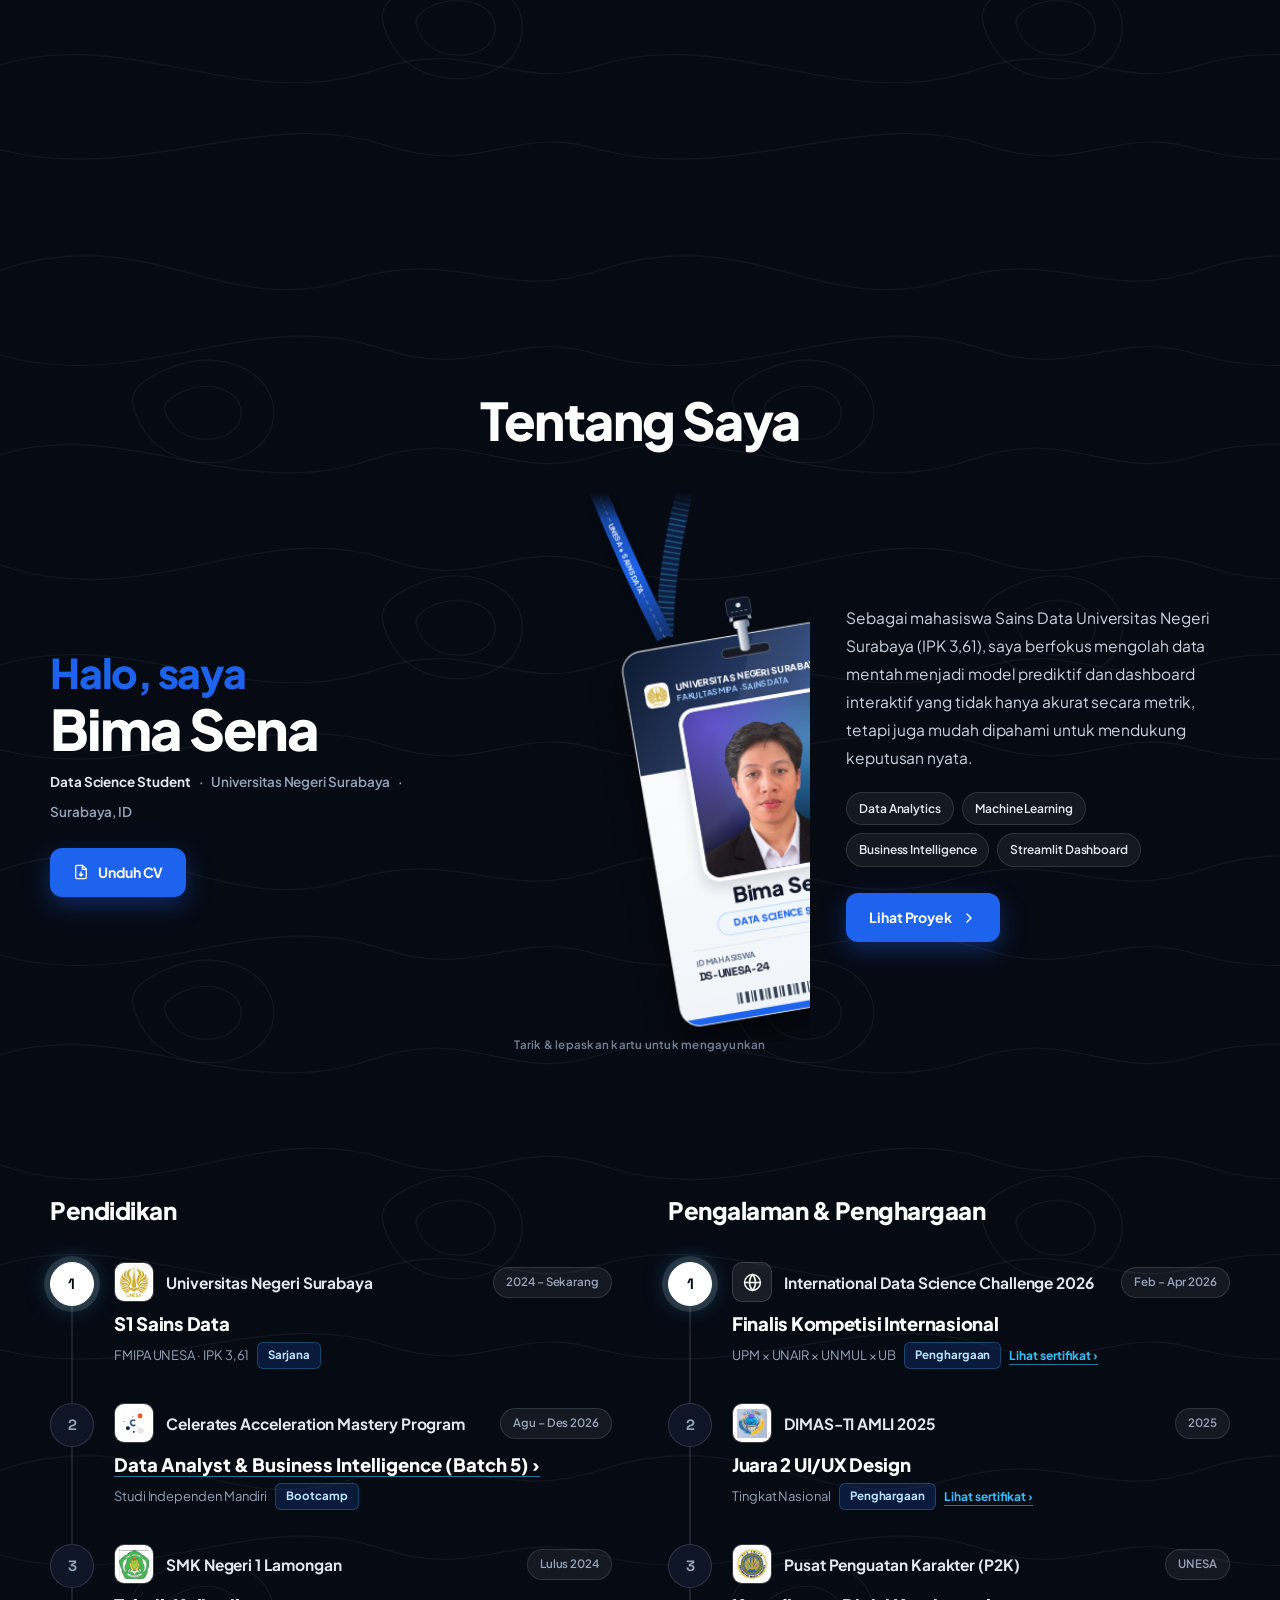
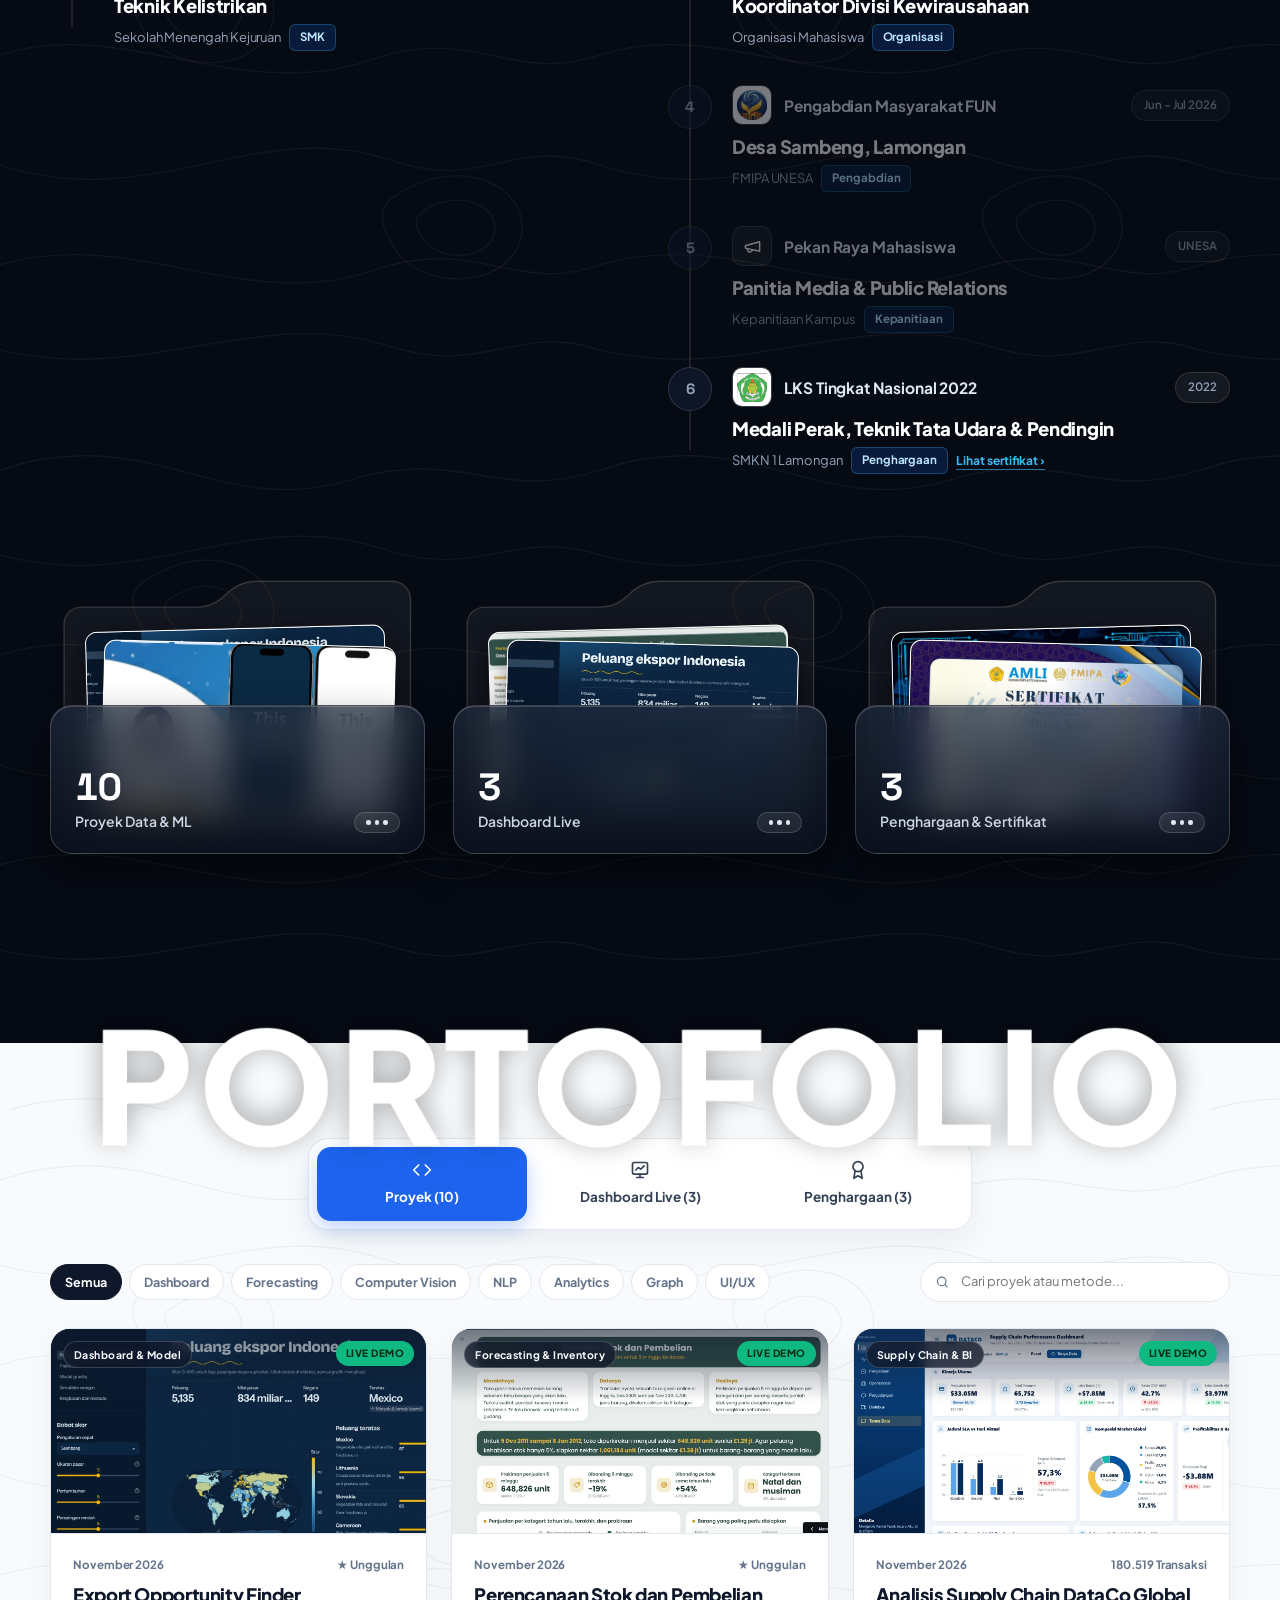
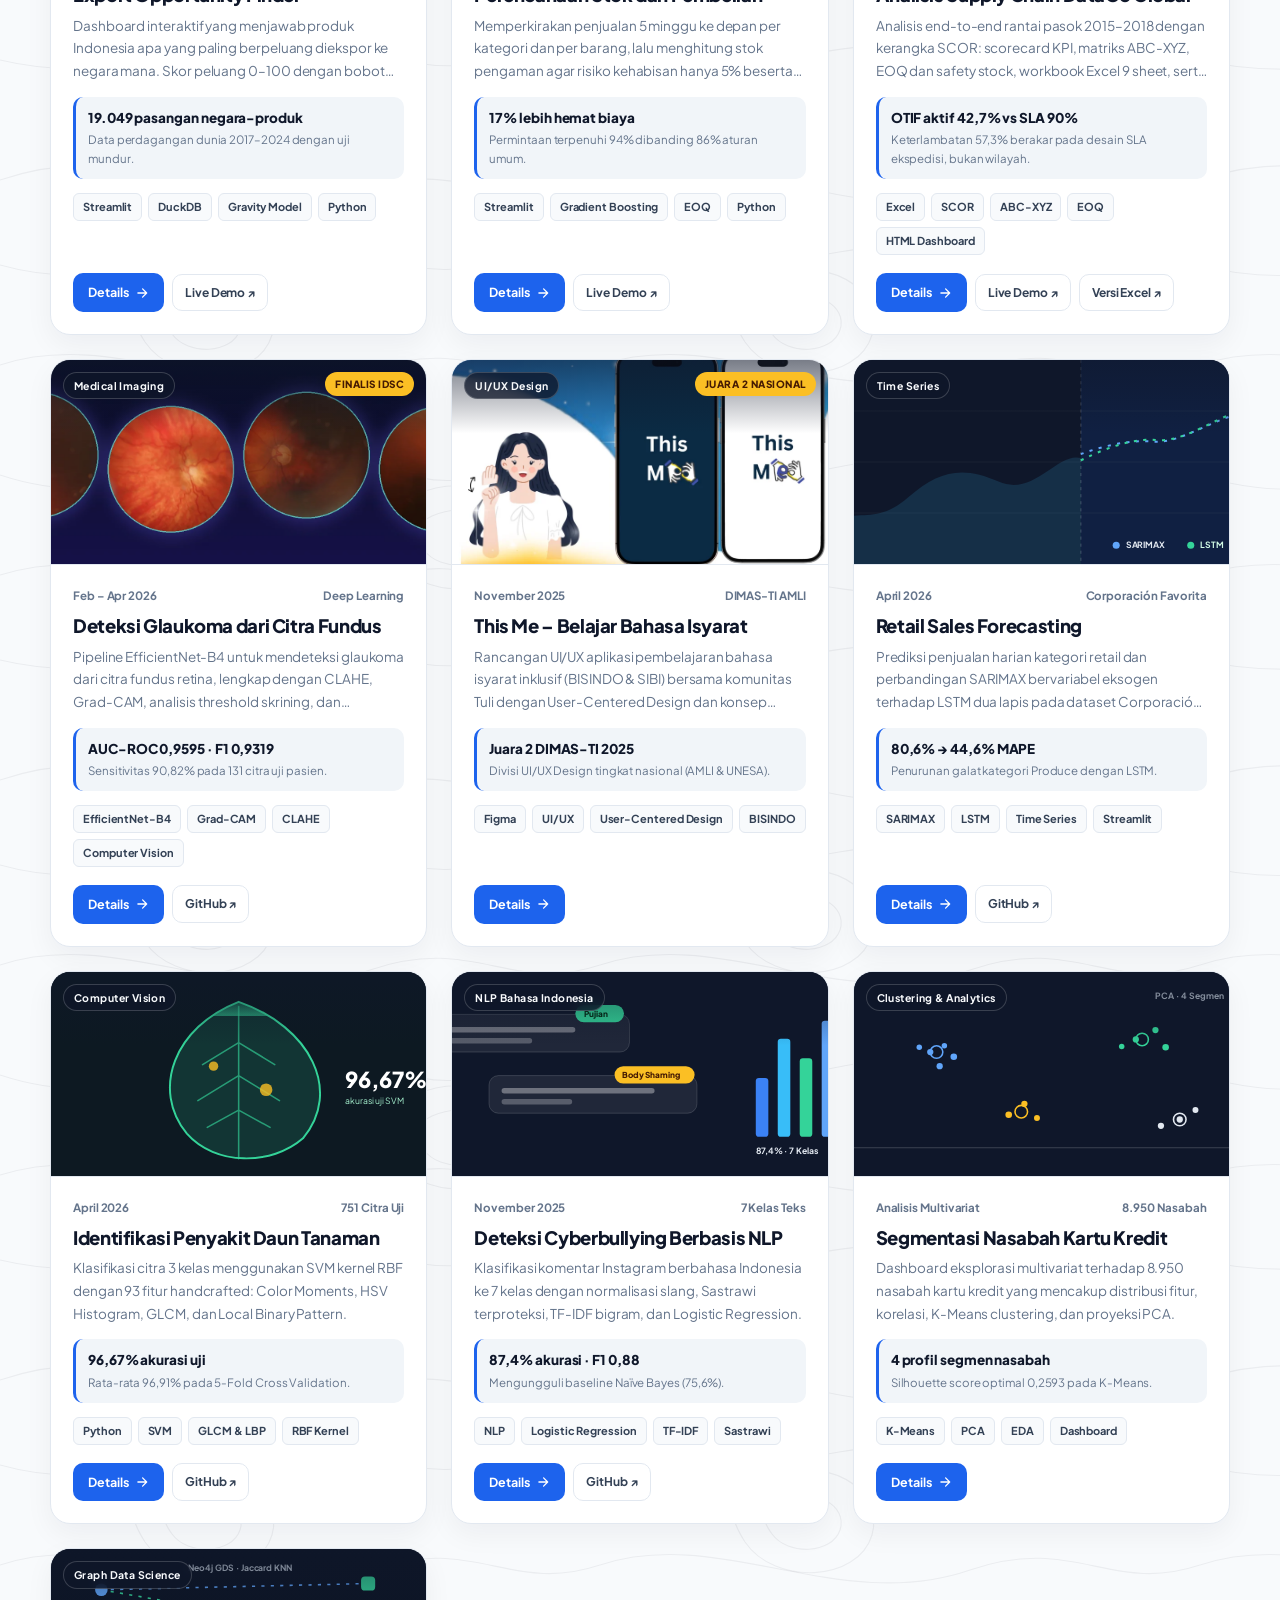
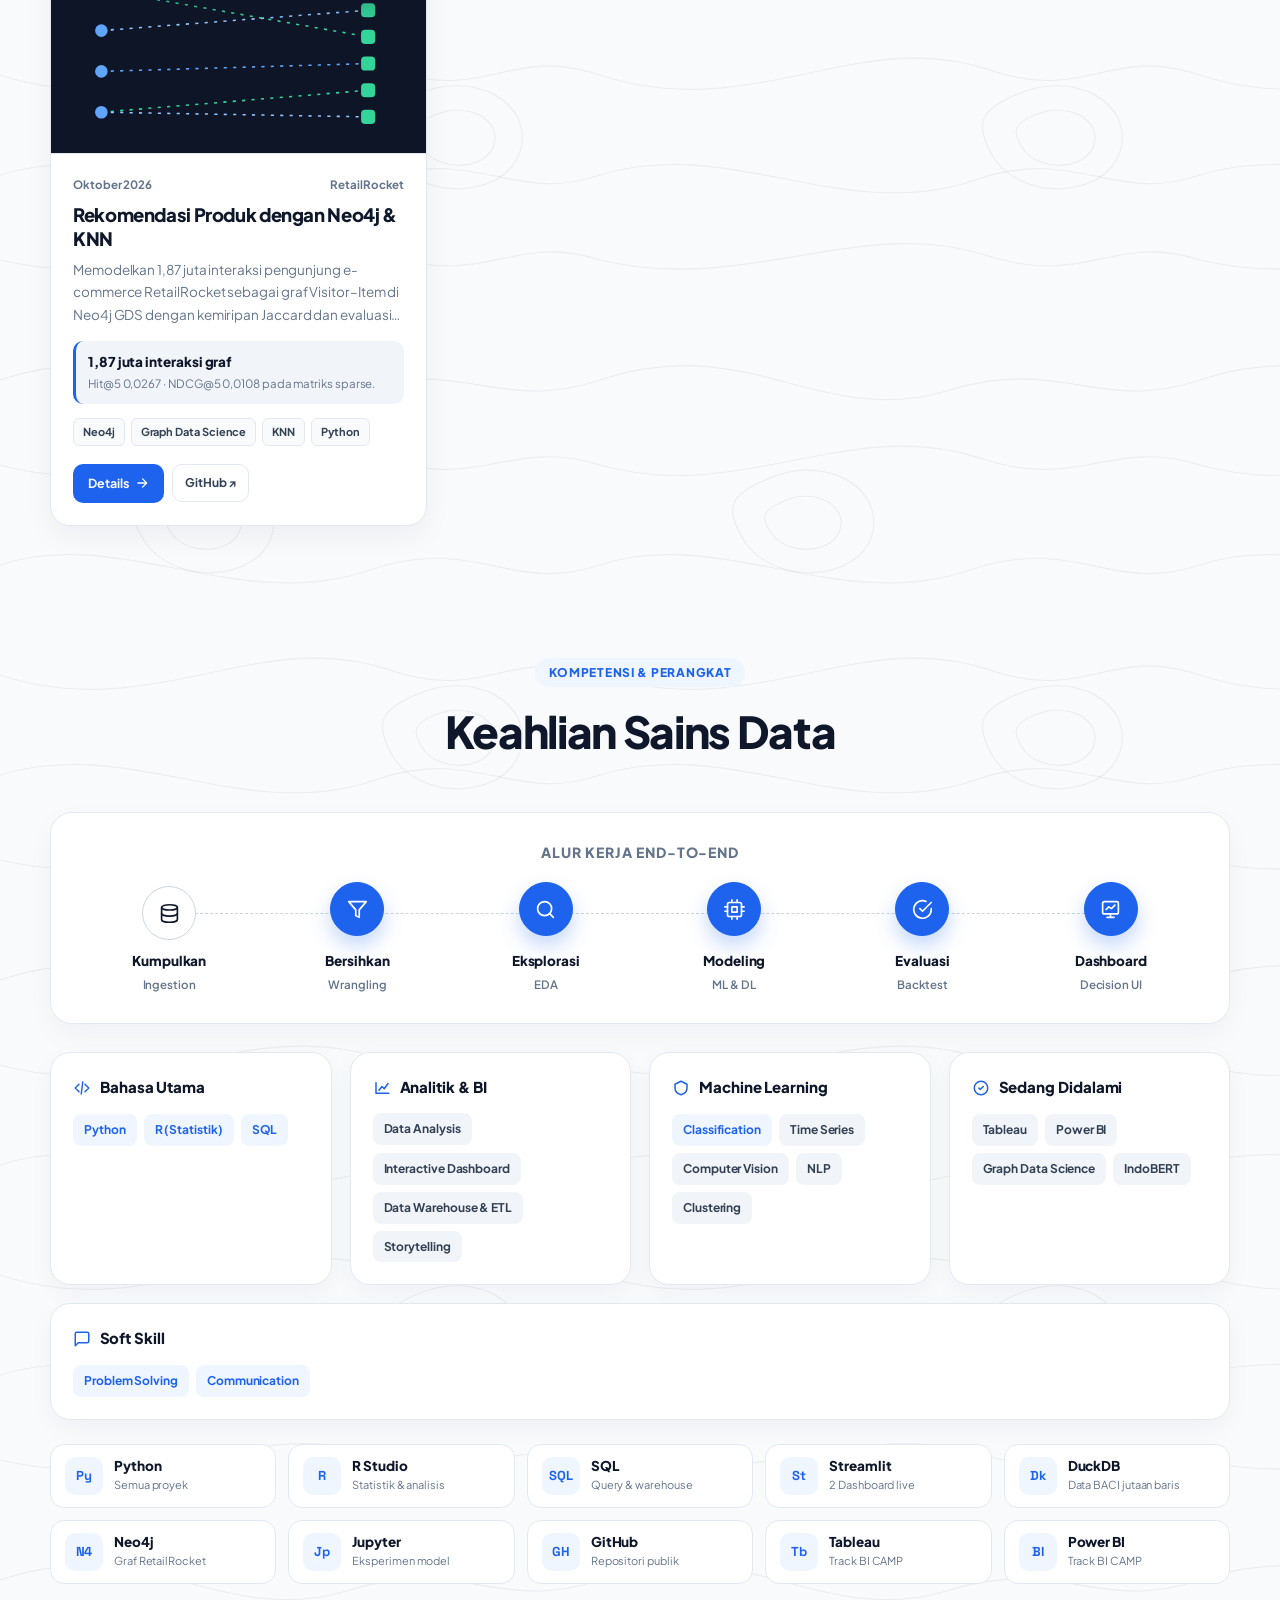
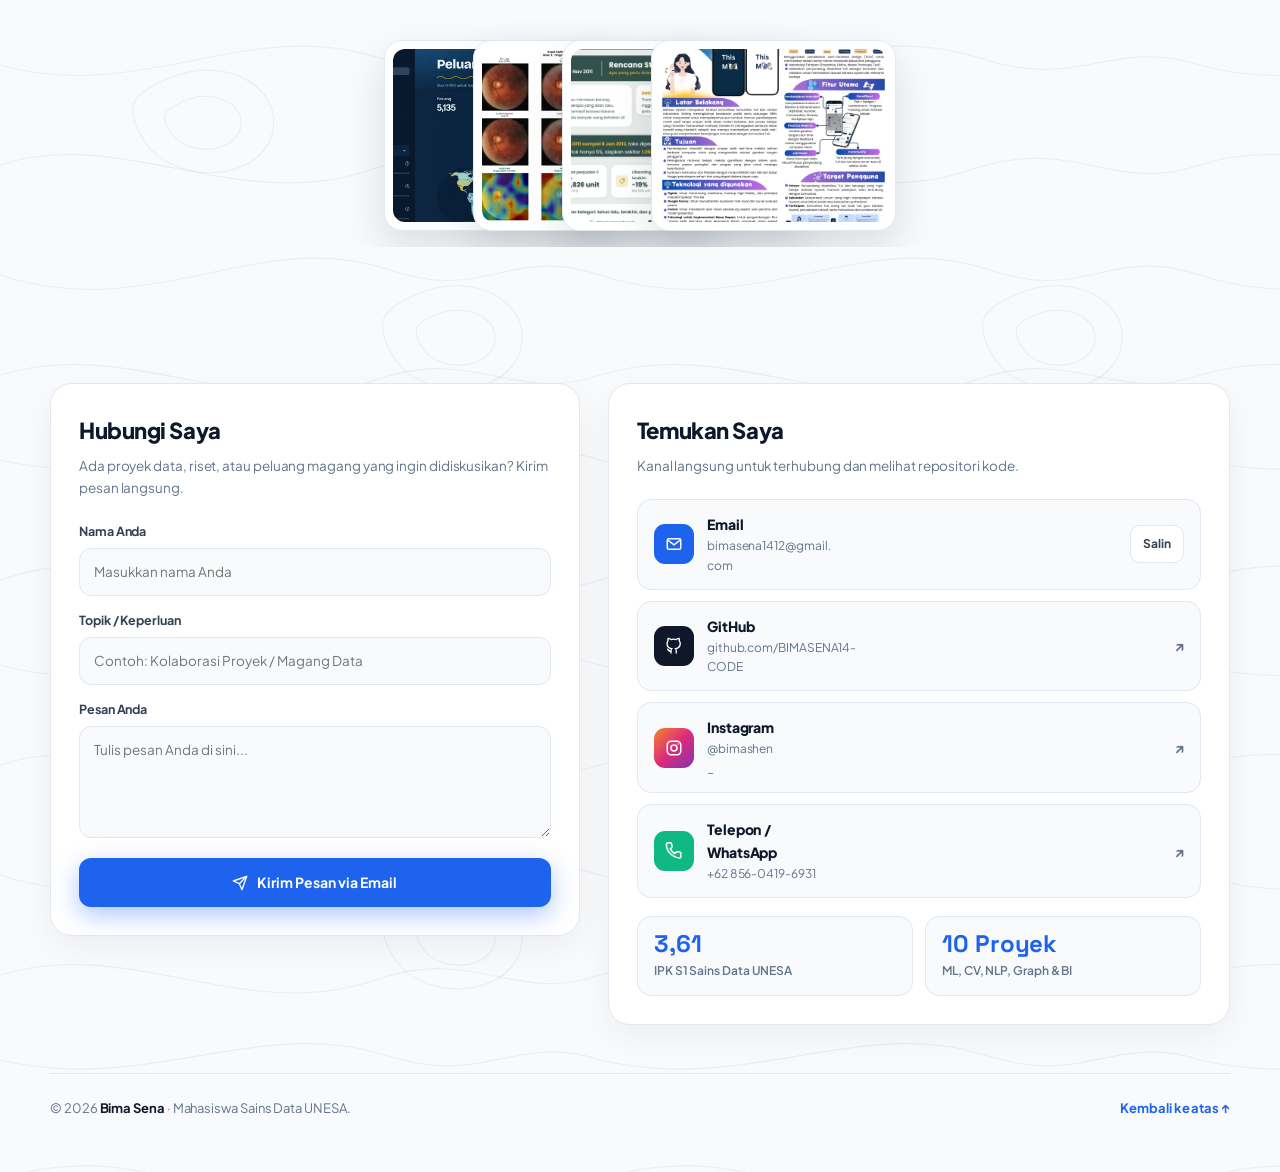
==== commit ca3ae3e3: "Revert "feat: tema Hogwarts (kastil, lilin melayang, jejak tongkat, mantra saat scroll) dan soft ski" ====
--- a/index.html
+++ b/index.html
@@ -9,9 +9,7 @@
   <link rel="preconnect" href="https://fonts.googleapis.com" />
   <link rel="preconnect" href="https://fonts.gstatic.com" crossorigin />
   <link href="https://fonts.googleapis.com/css2?family=Plus+Jakarta+Sans:wght@400;500;600;700;800&family=Space+Grotesk:wght@600;700&display=swap" rel="stylesheet" />
-  <link href="https://fonts.googleapis.com/css2?family=Cinzel:wght@600;700&display=swap" rel="stylesheet" />
   <link rel="stylesheet" href="engine/scrollcraft.css" />
-  <link rel="stylesheet" href="engine/magic.css" />
   <style>
     :root {
       --dark-bg: #060A13;
@@ -1877,15 +1875,6 @@
       <div class="hero-track" id="home">
         <section class="hero-scene" aria-label="Pembuka Portofolio">
           <canvas id="hero-data-canvas" aria-hidden="true"></canvas>
-          <div class="hp-castle" id="hp-castle" aria-hidden="true"><svg viewBox="0 0 800 360" preserveAspectRatio="xMidYMax meet" xmlns="http://www.w3.org/2000/svg" focusable="false"><defs><linearGradient id="hpRoofGlow" x1="0" y1="0" x2="1" y2="1"><stop offset="0" stop-color="#9DB8F5" stop-opacity=".55"/><stop offset="1" stop-color="#9DB8F5" stop-opacity="0"/></linearGradient></defs><g fill="#050c19" stroke="#050c19" stroke-width="1"><path d="M0 360 V312 C60 300 110 318 170 306 C260 290 330 312 420 304 C520 296 600 316 690 302 C740 294 780 300 800 296 V360 Z"/><rect x="0" y="284" width="64" height="7"/><path d="M0 291 V312 Q11 296 22 312 V291 Z"/><path d="M22 291 V312 Q33 296 44 312 V291 Z"/><path d="M44 291 V312 Q55 296 66 312 V291 Z"/><rect x="47.0" y="222" width="30" height="138"/><rect x="106.0" y="186" width="24" height="174"/><rect x="165.0" y="236" width="50" height="124"/><rect x="166.0" y="230" width="5" height="7"/><rect x="175.6" y="230" width="5" height="7"/><rect x="185.2" y="230" width="5" height="7"/><rect x="194.8" y="230" width="5" height="7"/><rect x="204.4" y="230" width="5" height="7"/><rect x="238.0" y="160" width="28" height="200"/><rect x="299.0" y="206" width="62" height="154"/><rect x="300.0" y="200" width="5" height="7"/><rect x="310.0" y="200" width="5" height="7"/><rect x="320.0" y="200" width="5" height="7"/><rect x="330.0" y="200" width="5" height="7"/><rect x="340.0" y="200" width="5" height="7"/><rect x="350.0" y="200" width="5" height="7"/><rect x="385.0" y="128" width="34" height="232"/><rect x="445.0" y="196" width="50" height="164"/><rect x="527.0" y="146" width="26" height="214"/><rect x="584.0" y="226" width="56" height="134"/><rect x="585.0" y="220" width="5" height="7"/><rect x="594.0" y="220" width="5" height="7"/><rect x="603.0" y="220" width="5" height="7"/><rect x="612.0" y="220" width="5" height="7"/><rect x="621.0" y="220" width="5" height="7"/><rect x="630.0" y="220" width="5" height="7"/><rect x="668.0" y="176" width="32" height="184"/><rect x="728.0" y="240" width="40" height="120"/><rect x="30" y="268" width="750" height="92"/><rect x="140" y="236" width="160" height="124"/><rect x="300" y="250" width="60" height="110"/><rect x="430" y="232" width="90" height="128"/><rect x="560" y="252" width="140" height="108"/><path d="M43.0 222 Q56.6 201.3 62 176 Q67.4 201.3 81.0 222 Z"/><path d="M102.0 186 Q113.7 159.9 118 128 Q122.3 159.9 134.0 186 Z"/><path d="M234.0 160 Q247.0 124.9 252 82 Q257.0 124.9 270.0 160 Z"/><path d="M381.0 128 Q395.9 84.8 402 32 Q408.1 84.8 423.0 128 Z"/><path d="M441.0 196 Q461.0 172.6 470 144 Q479.0 172.6 499.0 196 Z"/><path d="M523.0 146 Q535.3 115.4 540 78 Q544.7 115.4 557.0 146 Z"/><path d="M664.0 176 Q678.2 149.0 684 116 Q689.8 149.0 704.0 176 Z"/><path d="M724.0 240 Q740.8 222.9 748 202 Q755.2 222.9 772.0 240 Z"/></g><g fill="none" stroke="url(#hpRoofGlow)" stroke-width="1.1"><path d="M43.0 222 Q56.6 201.3 62 176 Q67.4 201.3 81.0 222 Z"/><path d="M102.0 186 Q113.7 159.9 118 128 Q122.3 159.9 134.0 186 Z"/><path d="M234.0 160 Q247.0 124.9 252 82 Q257.0 124.9 270.0 160 Z"/><path d="M381.0 128 Q395.9 84.8 402 32 Q408.1 84.8 423.0 128 Z"/><path d="M441.0 196 Q461.0 172.6 470 144 Q479.0 172.6 499.0 196 Z"/><path d="M523.0 146 Q535.3 115.4 540 78 Q544.7 115.4 557.0 146 Z"/><path d="M664.0 176 Q678.2 149.0 684 116 Q689.8 149.0 704.0 176 Z"/><path d="M724.0 240 Q740.8 222.9 748 202 Q755.2 222.9 772.0 240 Z"/></g><g><path class="hp-win" style="animation-delay:-3.2s" d="M54.5 247 V240 Q57.0 236 59.5 240 V247 Z"/><path class="hp-win" style="animation-delay:-1.2s" d="M54.5 267 V260 Q57.0 256 59.5 260 V267 Z"/><path class="hp-win" style="animation-delay:-2.1s" d="M115.5 211 V204 Q118.0 200 120.5 204 V211 Z"/><path class="hp-win" style="animation-delay:-4.2s" d="M115.5 235 V228 Q118.0 224 120.5 228 V235 Z"/><path class="hp-win" style="animation-delay:-4.1s" d="M115.5 259 V252 Q118.0 248 120.5 252 V259 Z"/><path class="hp-win" style="animation-delay:-2.5s" d="M200.0 261 V254 Q202.5 250 205.0 254 V261 Z"/><path class="hp-win" style="animation-delay:-0.0s" d="M249.5 185 V178 Q252.0 174 254.5 178 V185 Z"/><path class="hp-win" style="animation-delay:-1.6s" d="M249.5 205 V198 Q252.0 194 254.5 198 V205 Z"/><path class="hp-win" style="animation-delay:-3.9s" d="M249.5 225 V218 Q252.0 214 254.5 218 V225 Z"/><path class="hp-win" style="animation-delay:-4.6s" d="M249.5 249 V242 Q252.0 238 254.5 242 V249 Z"/><path class="hp-win" style="animation-delay:-2.7s" d="M343.0 231 V224 Q345.5 220 348.0 224 V231 Z"/><path class="hp-win" style="animation-delay:-4.0s" d="M312.0 259 V252 Q314.5 248 317.0 252 V259 Z"/><path class="hp-win" style="animation-delay:-3.1s" d="M343.0 259 V252 Q345.5 248 348.0 252 V259 Z"/><path class="hp-win" style="animation-delay:-1.0s" d="M312.0 283 V276 Q314.5 272 317.0 276 V283 Z"/><path class="hp-win" style="animation-delay:-4.6s" d="M393.8 153 V146 Q396.3 142 398.8 146 V153 Z"/><path class="hp-win" style="animation-delay:-0.5s" d="M405.2 153 V146 Q407.7 142 410.2 146 V153 Z"/><path class="hp-win" style="animation-delay:-2.4s" d="M405.2 173 V166 Q407.7 162 410.2 166 V173 Z"/><path class="hp-win" style="animation-delay:-4.5s" d="M393.8 193 V186 Q396.3 182 398.8 186 V193 Z"/><path class="hp-win" style="animation-delay:-1.8s" d="M405.2 193 V186 Q407.7 182 410.2 186 V193 Z"/><path class="hp-win" style="animation-delay:-2.0s" d="M393.8 217 V210 Q396.3 206 398.8 210 V217 Z"/><path class="hp-win" style="animation-delay:-1.8s" d="M393.8 237 V230 Q396.3 226 398.8 230 V237 Z"/><path class="hp-win" style="animation-delay:-2.8s" d="M405.2 237 V230 Q407.7 226 410.2 230 V237 Z"/><path class="hp-win" style="animation-delay:-0.7s" d="M393.8 261 V254 Q396.3 250 398.8 254 V261 Z"/><path class="hp-win" style="animation-delay:-3.8s" d="M455.0 221 V214 Q457.5 210 460.0 214 V221 Z"/><path class="hp-win" style="animation-delay:-4.5s" d="M467.5 221 V214 Q470.0 210 472.5 214 V221 Z"/><path class="hp-win" style="animation-delay:-3.3s" d="M480.0 221 V214 Q482.5 210 485.0 214 V221 Z"/><path class="hp-win" style="animation-delay:-1.4s" d="M467.5 245 V238 Q470.0 234 472.5 238 V245 Z"/><path class="hp-win" style="animation-delay:-2.9s" d="M480.0 245 V238 Q482.5 234 485.0 238 V245 Z"/><path class="hp-win" style="animation-delay:-0.5s" d="M467.5 269 V262 Q470.0 258 472.5 262 V269 Z"/><path class="hp-win" style="animation-delay:-0.1s" d="M480.0 269 V262 Q482.5 258 485.0 262 V269 Z"/><path class="hp-win" style="animation-delay:-0.7s" d="M537.5 239 V232 Q540.0 228 542.5 232 V239 Z"/><path class="hp-win" style="animation-delay:-1.2s" d="M537.5 259 V252 Q540.0 248 542.5 252 V259 Z"/><path class="hp-win" style="animation-delay:-1.1s" d="M537.5 287 V280 Q540.0 276 542.5 280 V287 Z"/><path class="hp-win" style="animation-delay:-3.3s" d="M609.5 251 V244 Q612.0 240 614.5 244 V251 Z"/><path class="hp-win" style="animation-delay:-1.1s" d="M676.2 225 V218 Q678.7 214 681.2 218 V225 Z"/><path class="hp-win" style="animation-delay:-2.5s" d="M686.8 225 V218 Q689.3 214 691.8 218 V225 Z"/><path class="hp-win" style="animation-delay:-4.4s" d="M676.2 249 V242 Q678.7 238 681.2 242 V249 Z"/><path class="hp-win" style="animation-delay:-3.0s" d="M686.8 249 V242 Q689.3 238 691.8 242 V249 Z"/><path class="hp-win" style="animation-delay:-1.6s" d="M676.2 273 V266 Q678.7 262 681.2 266 V273 Z"/><path class="hp-win" style="animation-delay:-0.5s" d="M686.8 273 V266 Q689.3 262 691.8 266 V273 Z"/><path class="hp-win" style="animation-delay:-4.3s" d="M738.8 265 V258 Q741.3 254 743.8 258 V265 Z"/><path class="hp-win" style="animation-delay:-2.2s" d="M752.2 265 V258 Q754.7 254 757.2 258 V265 Z"/><path class="hp-win" style="animation-delay:-3.6s" d="M752.2 285 V278 Q754.7 274 757.2 278 V285 Z"/><path class="hp-win" style="animation-delay:-3.2s" d="M150 296 V284 Q153 279 156 284 V296 Z"/><path class="hp-win" style="animation-delay:-1.9s" d="M206 296 V284 Q209 279 212 284 V296 Z"/><path class="hp-win" style="animation-delay:-0.8s" d="M318 296 V284 Q321 279 324 284 V296 Z"/><path class="hp-win" style="animation-delay:-4.6s" d="M486 296 V284 Q489 279 492 284 V296 Z"/><path class="hp-win" style="animation-delay:-2.7s" d="M598 296 V284 Q601 279 604 284 V296 Z"/></g></svg></div>
-          <svg class="hp-owl" viewBox="0 0 120 60" aria-hidden="true" focusable="false">
-            <g class="hp-wing hp-wing--l"><path d="M54 28 C38 12 18 10 3 22 C22 22 36 30 52 40 Z"/></g>
-            <g class="hp-wing hp-wing--r"><path d="M66 28 C82 12 102 10 117 22 C98 22 84 30 68 40 Z"/></g>
-            <ellipse cx="60" cy="33" rx="9" ry="13"/>
-            <circle cx="60" cy="19" r="6.5"/>
-            <path d="M54.5 14.5 L52.5 8.5 L58 12 Z M65.5 14.5 L67.5 8.5 L62 12 Z"/>
-            <circle class="hp-eye" cx="57.6" cy="19" r="1.5"/><circle class="hp-eye" cx="62.4" cy="19" r="1.5"/>
-          </svg>
 
           <div class="hero-hud" aria-hidden="true">
             <span class="hud-coord hud-coord--left">OBS // SURABAYA · 7.25°S 112.75°E</span>
@@ -2530,33 +2519,11 @@
                 <span class="skill-pill">IndoBERT</span>
               </div>
             </article>
-          </div>
-
-          <div class="soft-skills" data-sc-in data-sc-stagger="80">
-            <div class="soft-head">
-              <span class="soft-eyebrow">✦ Soft Skills</span>
-              <p>Kemampuan di luar kode yang membuat hasil analisis benar-benar dipakai.</p>
-            </div>
-            <article class="skill-box soft-box">
-              <div class="soft-icon"><svg width="22" height="22" viewBox="0 0 24 24" fill="none" stroke="currentColor" stroke-width="1.9" stroke-linecap="round" stroke-linejoin="round" aria-hidden="true"><path d="M9 18h6M10 21h4"/><path d="M12 3a6 6 0 0 0-3.5 10.9c.6.5 1 1.2 1 2V16h5v-.1c0-.8.4-1.5 1-2A6 6 0 0 0 12 3Z"/></svg></div>
-              <h3>Problem Solving</h3>
-              <p>Setiap proyek saya mulai dari pertanyaan, bukan dari model. Masalahnya dipecah dulu menjadi bagian yang bisa diukur, lalu beberapa pendekatan dicoba dan dibandingkan sebelum dipilih. Hasilnya terlihat pada perencanaan stok yang menekan biaya 17% dan deteksi glaukoma dengan AUC 0,9595.</p>
+            <article class="skill-box skill-box-wide">
+              <h3><svg width="18" height="18" viewBox="0 0 24 24" fill="none" stroke="currentColor" stroke-width="2" stroke-linecap="round" stroke-linejoin="round" aria-hidden="true"><path d="M21 15a2 2 0 0 1-2 2H7l-4 4V5a2 2 0 0 1 2-2h14a2 2 0 0 1 2 2z"/></svg> Soft Skill</h3>
               <div class="skill-pills">
-                <span class="skill-pill primary">Analytical Thinking</span>
-                <span class="skill-pill">Decision Support</span>
-                <span class="skill-pill">Troubleshooting</span>
-                <span class="skill-pill">Evaluasi Model</span>
-              </div>
-            </article>
-            <article class="skill-box soft-box">
-              <div class="soft-icon"><svg width="22" height="22" viewBox="0 0 24 24" fill="none" stroke="currentColor" stroke-width="1.9" stroke-linecap="round" stroke-linejoin="round" aria-hidden="true"><path d="M21 12a8 8 0 0 1-11.6 7.1L4 20l1-4.6A8 8 0 1 1 21 12Z"/><path d="M8.5 11h7M8.5 14h4"/></svg></div>
-              <h3>Communication</h3>
-              <p>Hasil analisis baru berguna kalau bisa dipahami orang lain. Saya terbiasa menyampaikannya lewat dashboard, visual, dan presentasi, serta berlatih sebagai Koordinator Divisi Kewirausahaan di P2K dan Panitia Media &amp; Public Relations di Pekan Raya Mahasiswa.</p>
-              <div class="skill-pills">
-                <span class="skill-pill primary">Data Storytelling</span>
-                <span class="skill-pill">Presentasi</span>
-                <span class="skill-pill">Public Relations</span>
-                <span class="skill-pill">Kolaborasi Tim</span>
+                <span class="skill-pill primary">Problem Solving</span>
+                <span class="skill-pill primary">Communication</span>
               </div>
             </article>
           </div>
@@ -3915,6 +3882,5 @@
       requestAnimationFrame(tickChoreography);
     })();
   </script>
-  <script src="engine/magic.js" defer></script>
 </body>
 </html>
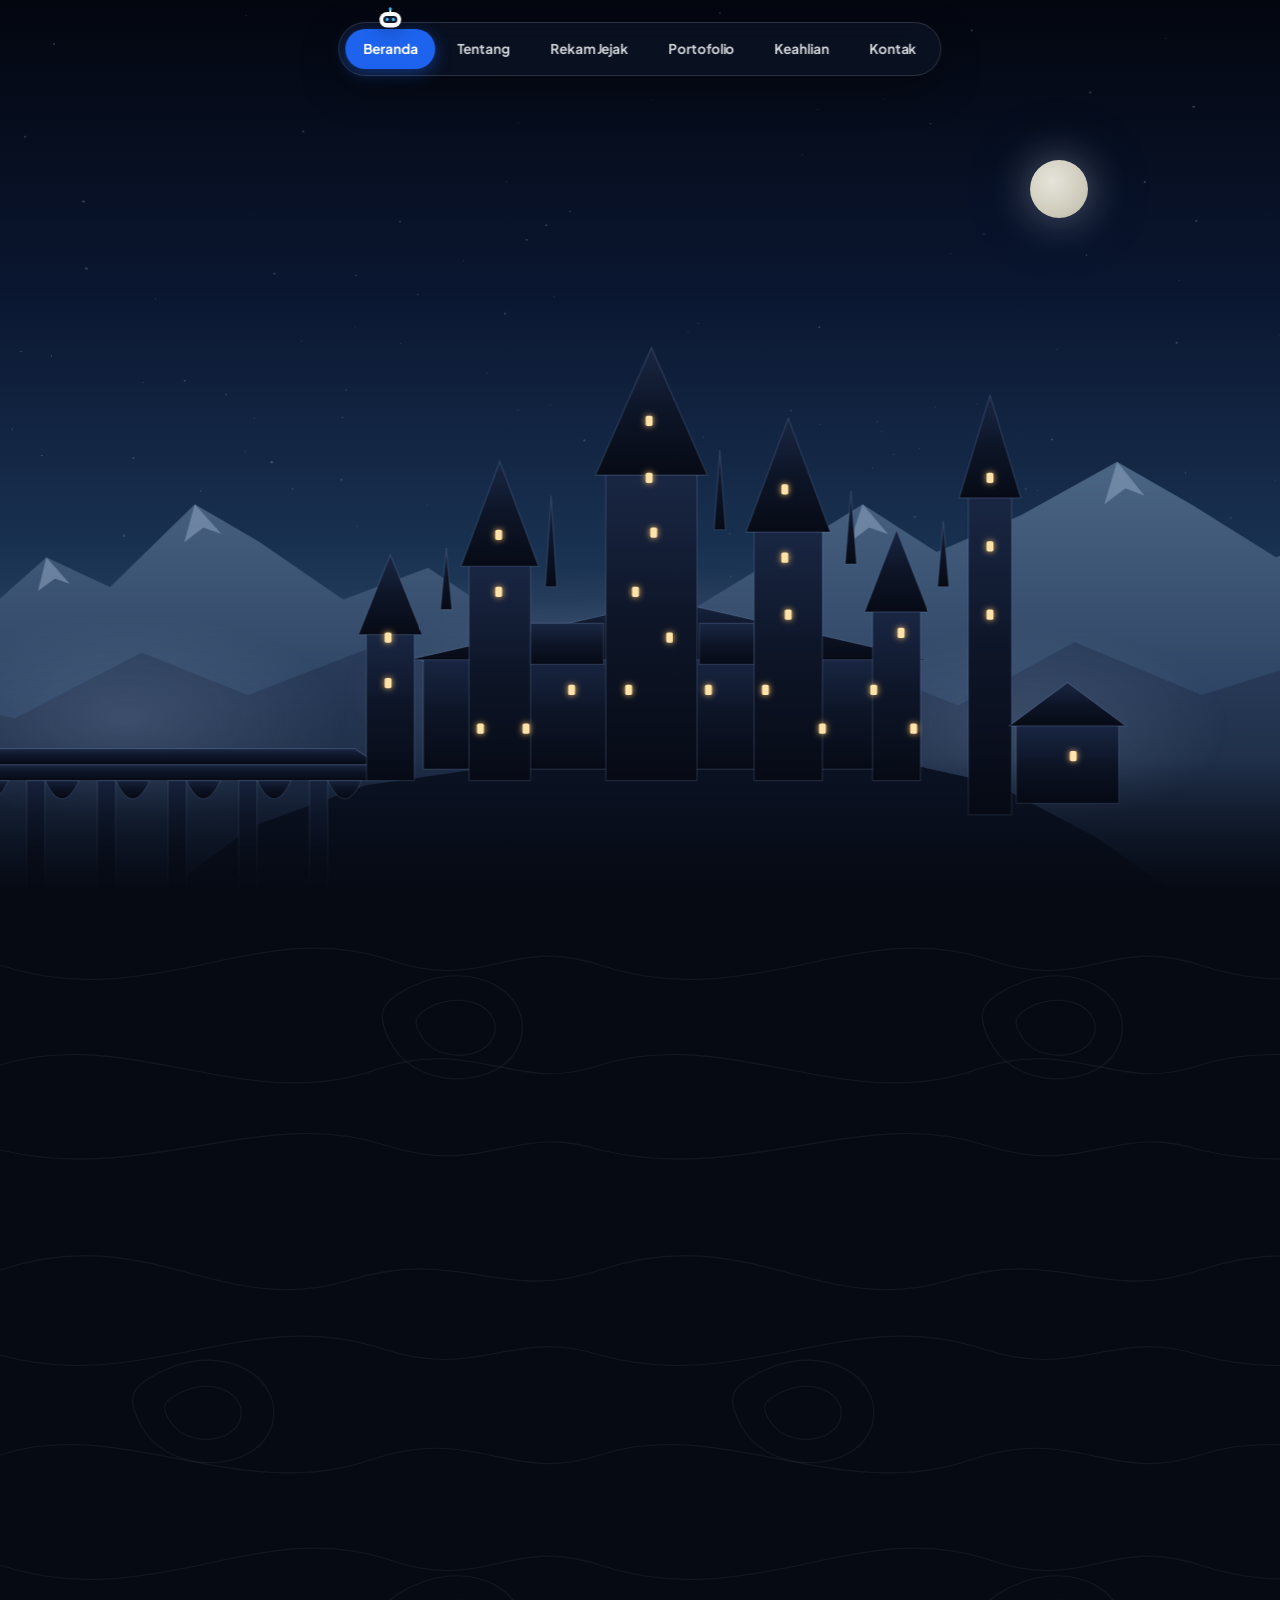
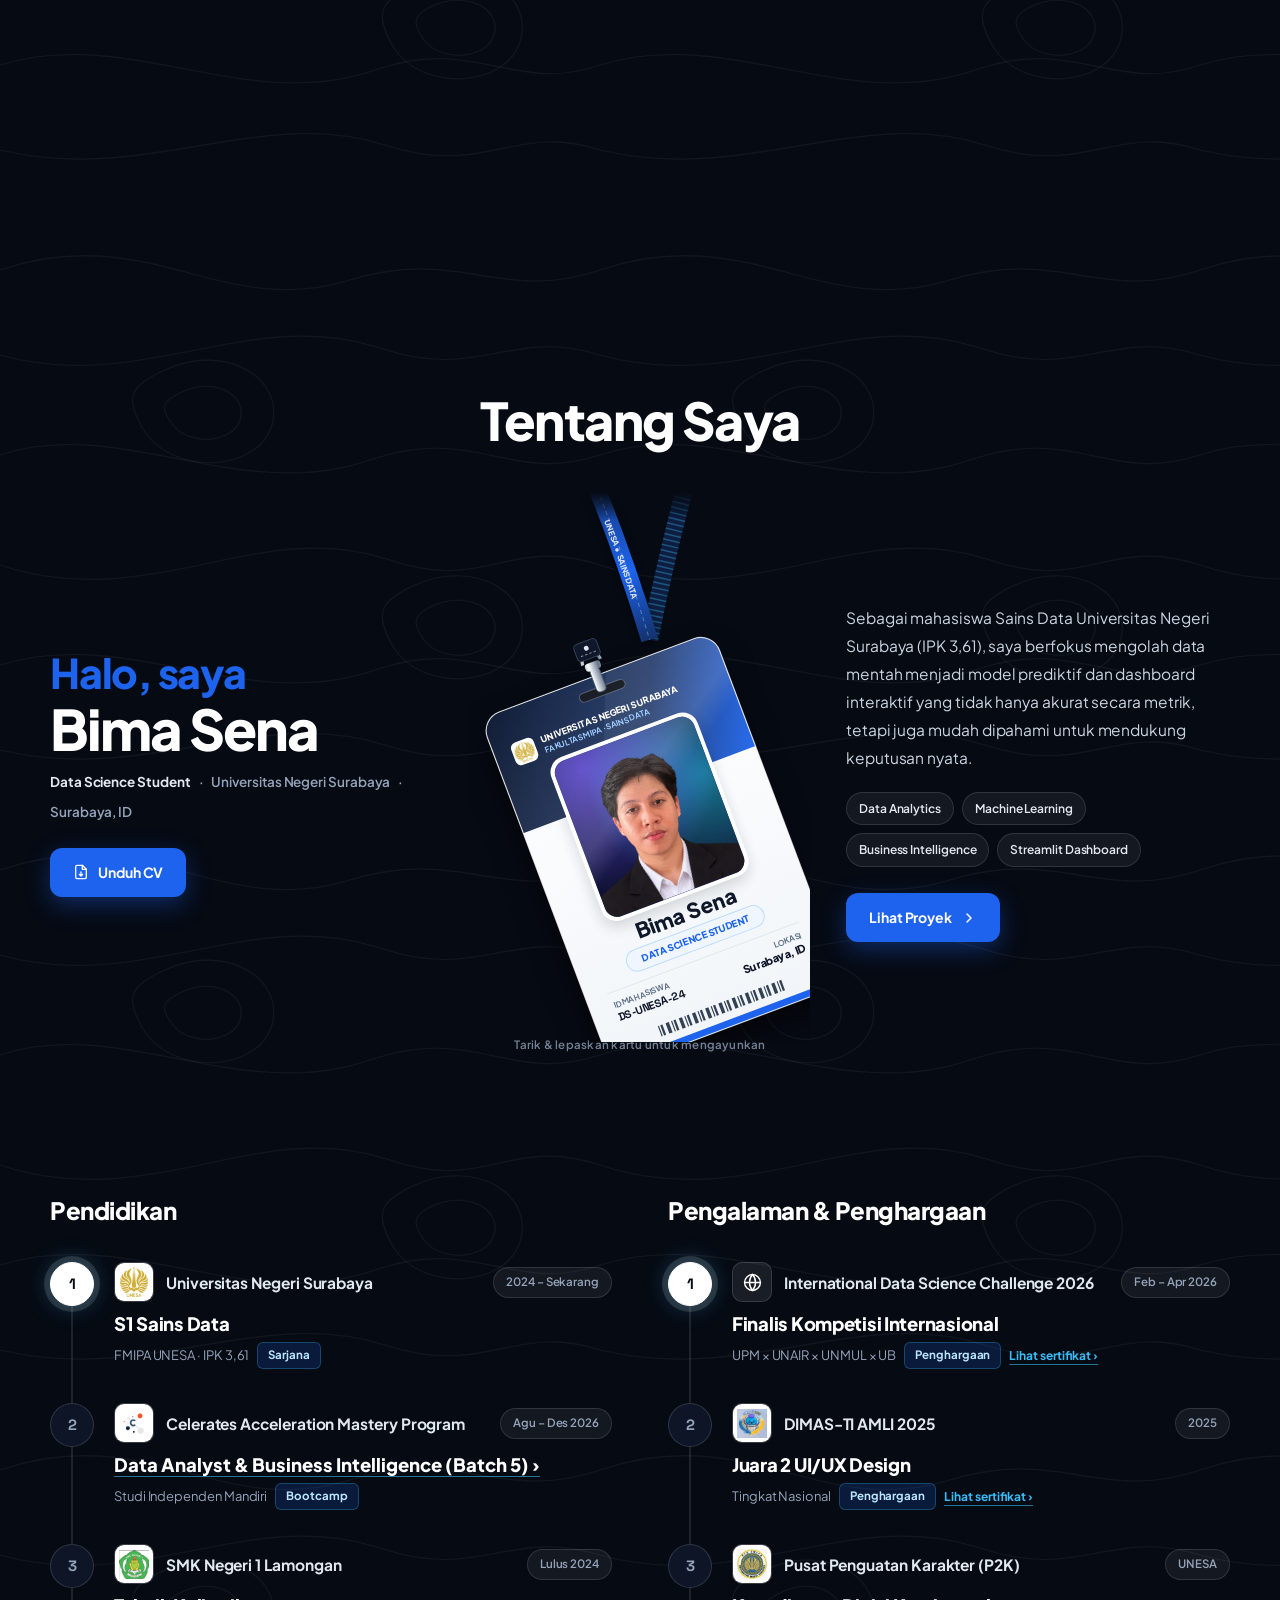
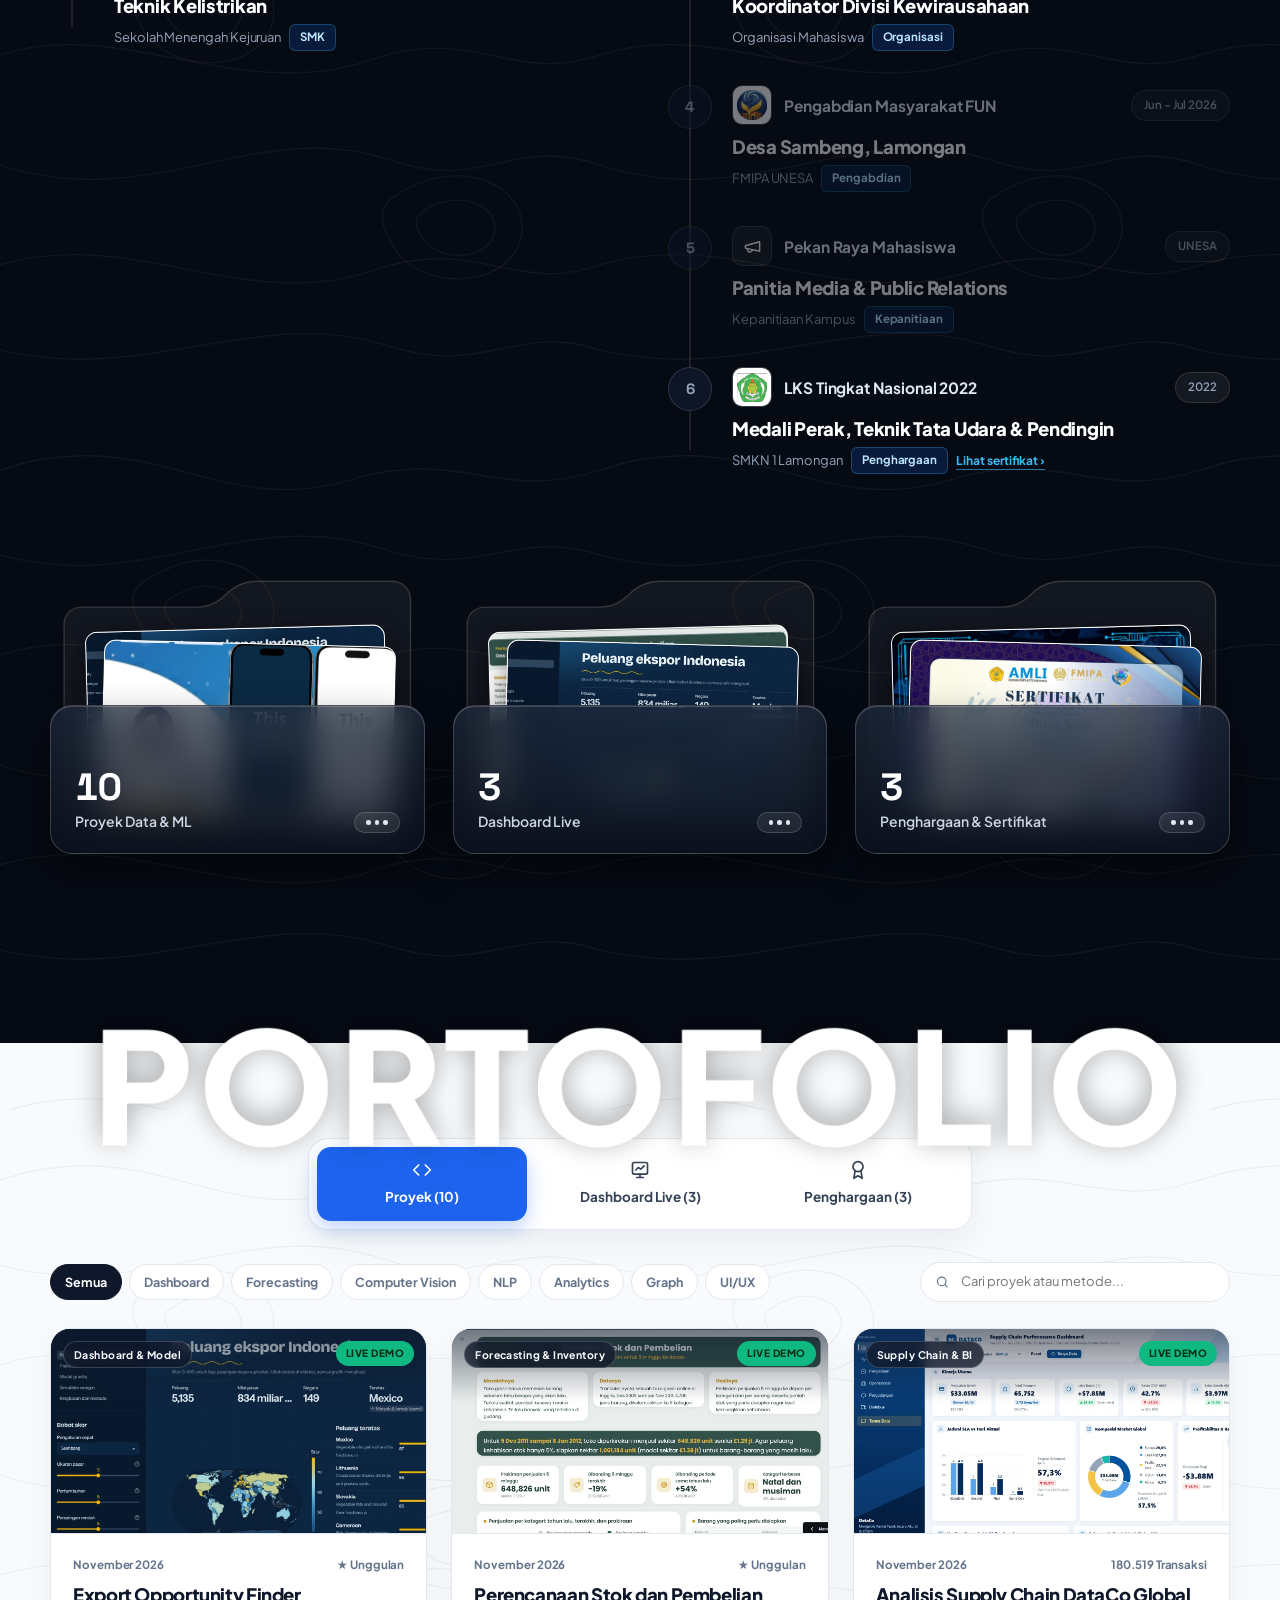
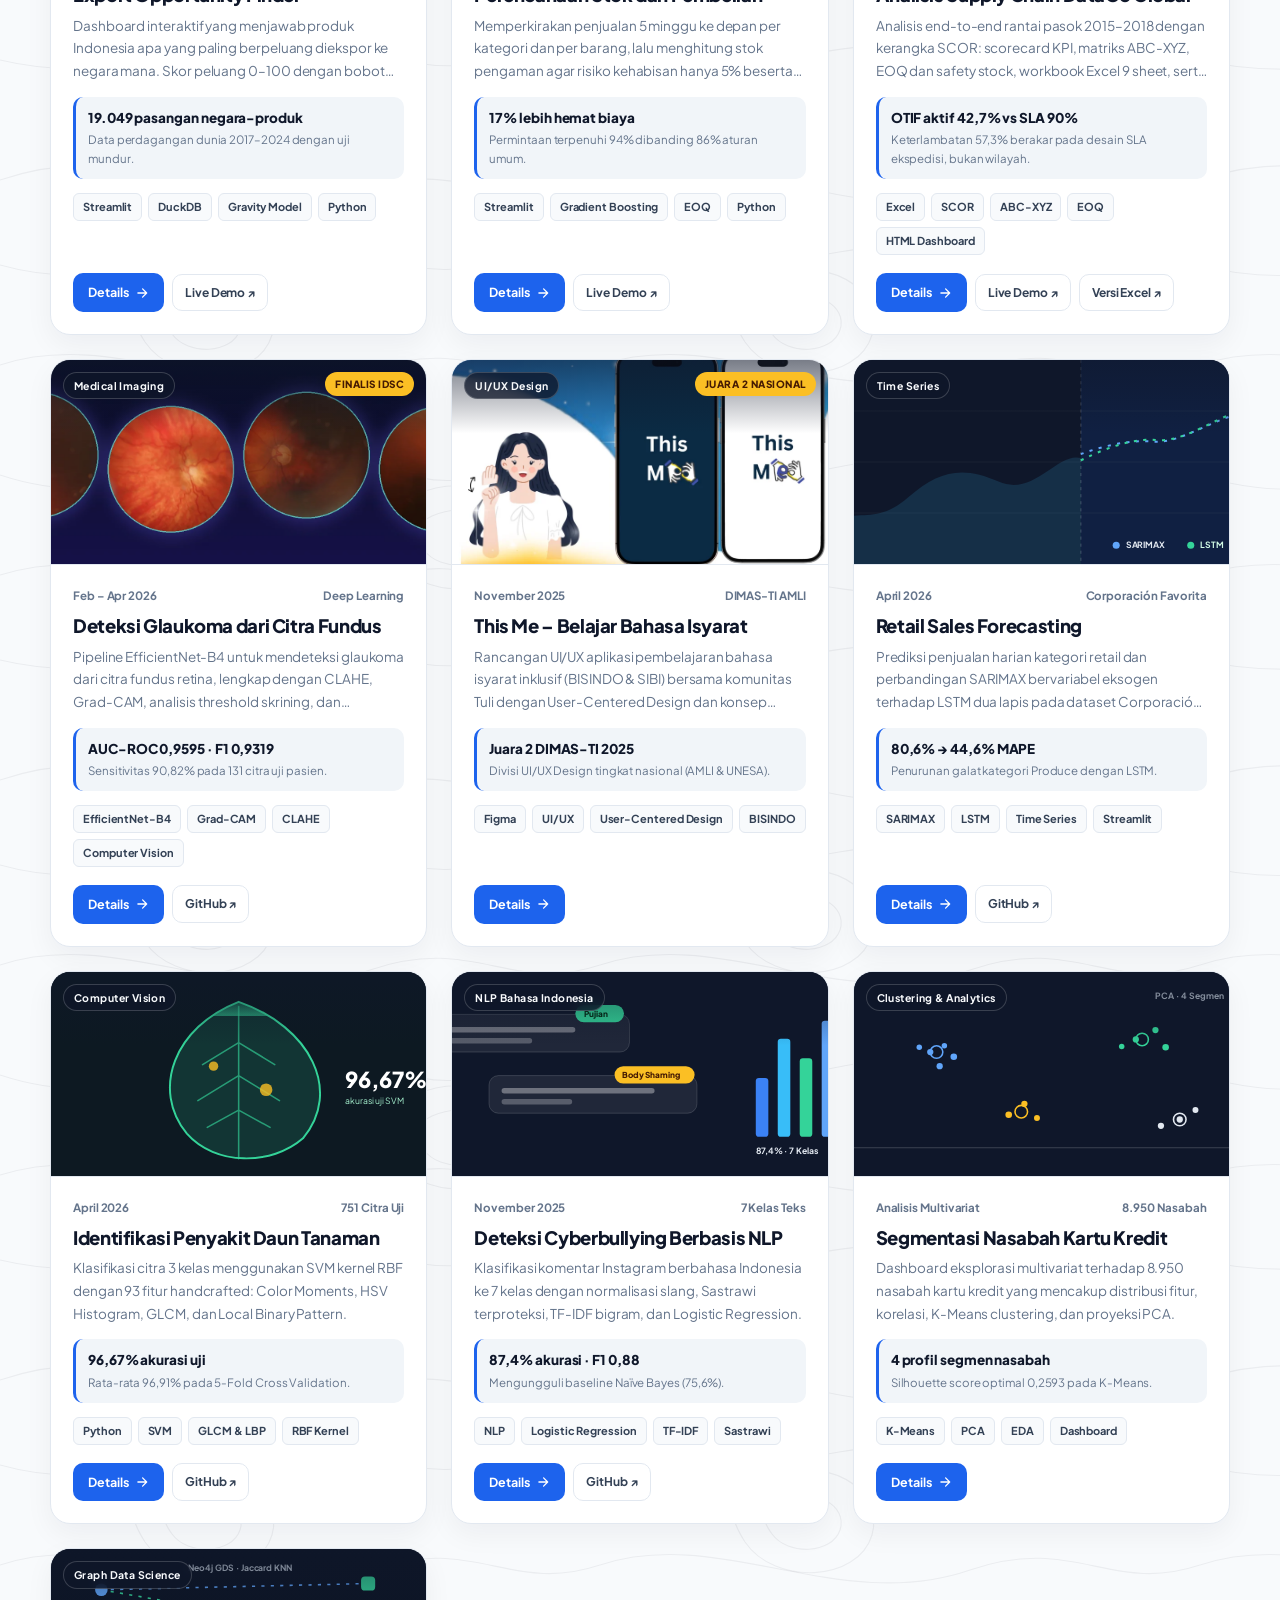
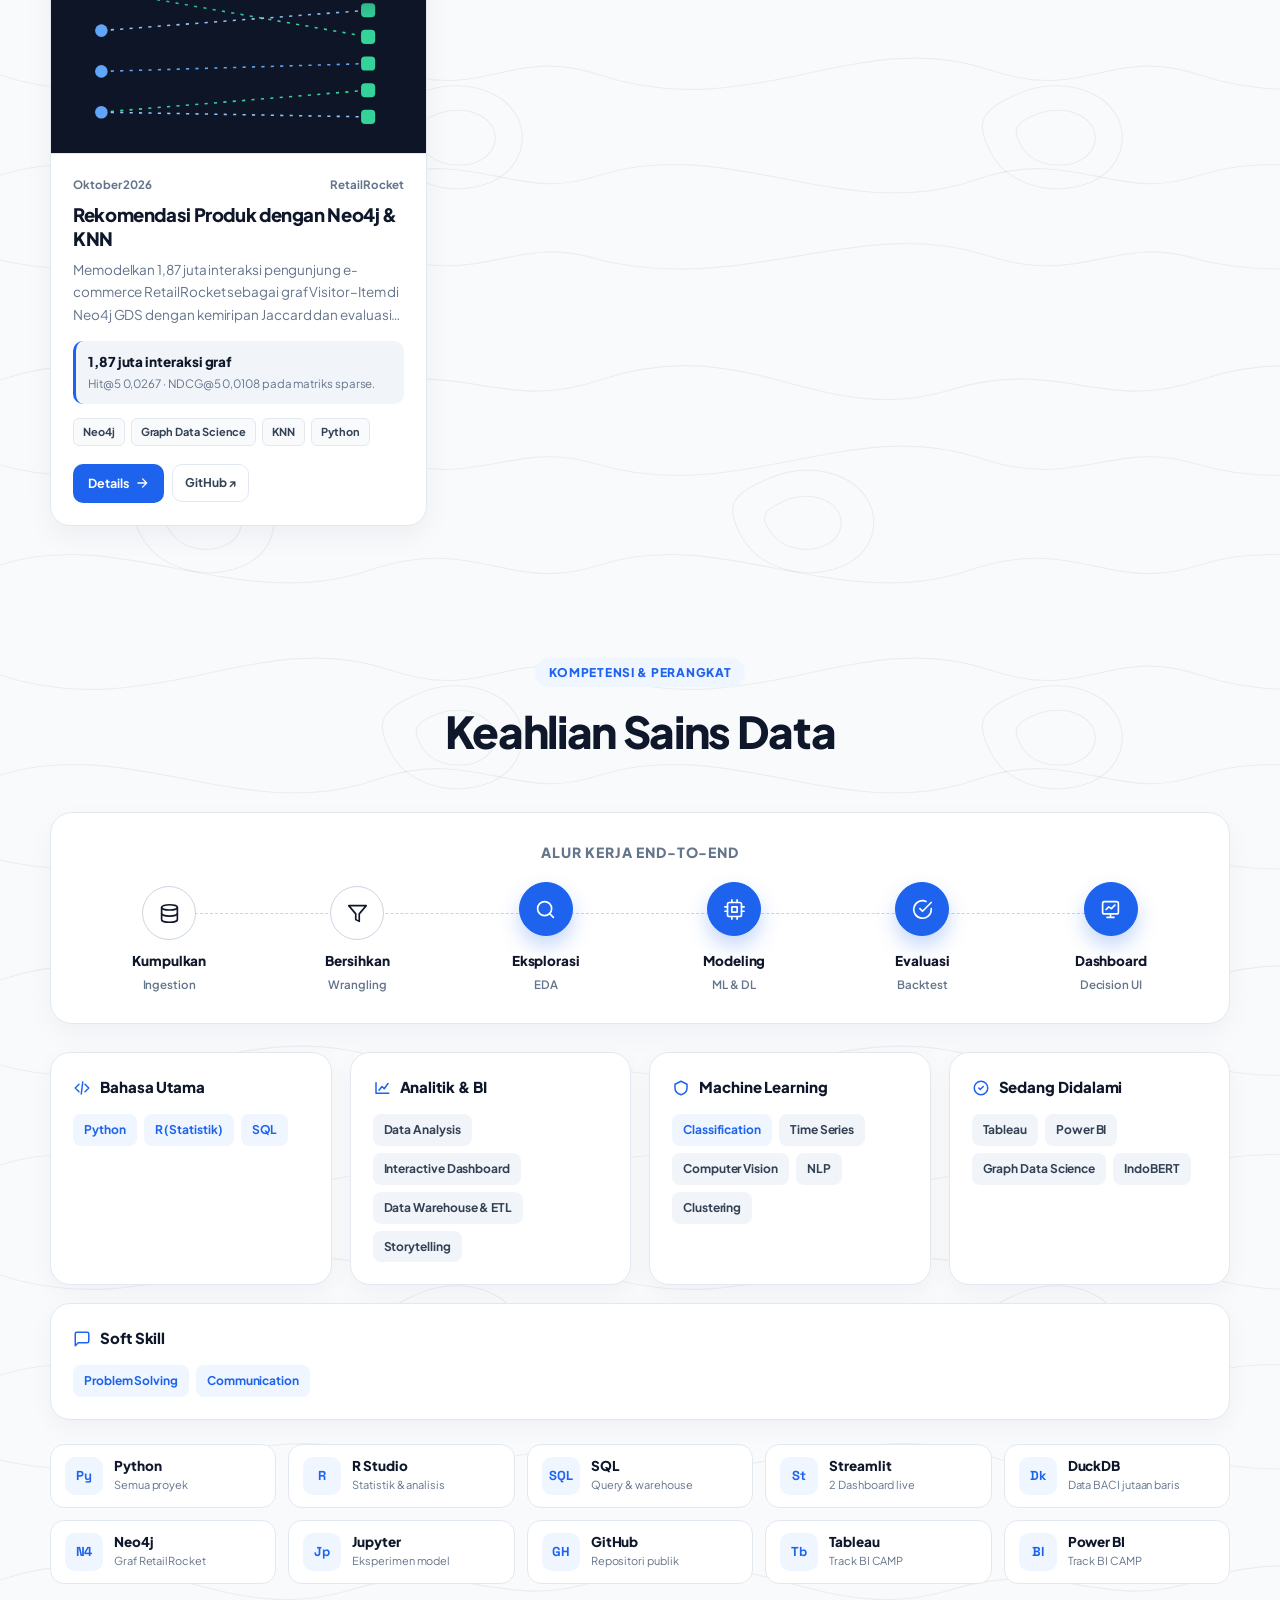
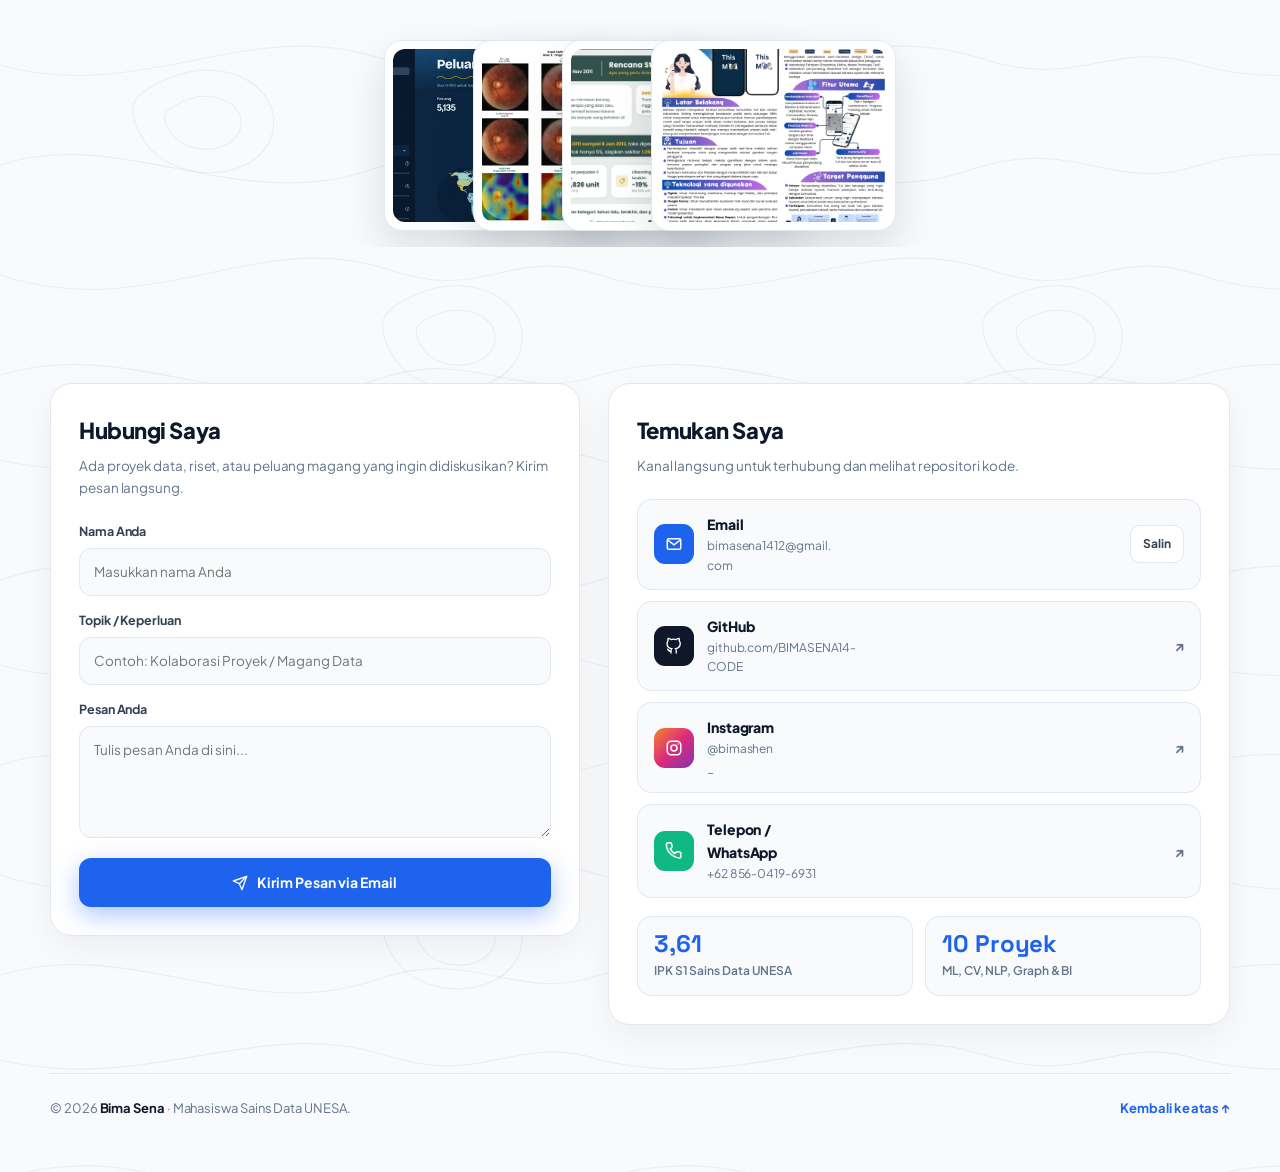
==== commit 430acf7f: "Hero: ganti gelombang dengan pemandangan kastil Hogwarts malam hari + parallax saat scroll" ====
--- a/index.html
+++ b/index.html
@@ -189,83 +189,100 @@
       overflow: hidden;
       display: grid;
       place-items: center;
-      background:
-        radial-gradient(ellipse 80% 55% at 50% 62%, rgba(29, 99, 237, 0.24), transparent 70%),
-        radial-gradient(ellipse 55% 38% at 50% 72%, rgba(56, 189, 248, 0.16), transparent 68%),
-        linear-gradient(180deg, #040812 0%, #09152B 52%, #0D2142 78%, #060A13 100%);
-    }
-    #hero-data-canvas {
+      background: linear-gradient(180deg, #03060f 0%, #0a1630 32%, #18304f 60%, #34506f 82%, #6c7f9b 100%);
+    }
+    /* ===== Hero: malam di kastil Hogwarts (parallax berlapis, tanpa gelombang) ===== */
+    .hs-layer {
       position: absolute;
       inset: 0;
-      width: 100%;
-      height: 100%;
       z-index: 1;
-      display: block;
       pointer-events: none;
-    }
-    .hero-hud {
+      transform-origin: 50% 100%;
+      will-change: transform, opacity;
+    }
+    .hs-layer svg { display: block; width: 100%; height: 100%; }
+    .hs-near { z-index: 2; }
+    .hs-horizon-glow {
+      background: radial-gradient(ellipse 70% 32% at 50% 82%, rgba(214, 170, 190, 0.20), transparent 70%);
+    }
+    .hs-moon {
+      inset: auto;
+      top: 10%;
+      right: 15%;
+      width: 58px;
+      height: 58px;
+      border-radius: 50%;
+      background: radial-gradient(circle at 38% 36%, #fbf8ec 0%, #e3dfcc 58%, #c9c6b4 100%);
+      box-shadow: 0 0 42px rgba(226, 236, 255, 0.40), 0 0 140px rgba(150, 185, 255, 0.20);
+      opacity: 0.92;
+    }
+    .hs-stars {
+      -webkit-mask-image: linear-gradient(180deg, #000 0%, #000 48%, transparent 80%);
+      mask-image: linear-gradient(180deg, #000 0%, #000 48%, transparent 80%);
+    }
+    .hs-stars i {
       position: absolute;
-      inset: 0;
-      z-index: 2;
-      pointer-events: none;
-    }
-    .hud-coord {
-      position: absolute;
-      top: 96px;
-      font-family: var(--font-display);
-      font-size: 11px;
-      font-weight: 600;
-      letter-spacing: 0.14em;
-      text-transform: uppercase;
-      color: rgba(148, 163, 184, 0.55);
-    }
-    .hud-coord--left { left: max(28px, calc(50% - 570px)); }
-    .hud-coord--right { right: max(28px, calc(50% - 570px)); }
-
-    /* Floating glass data telemetry chips that parallax apart on scroll */
-    .hud-chip {
-      position: absolute;
-      display: flex;
-      align-items: center;
-      gap: 10px;
-      padding: 10px 15px;
-      border-radius: 14px;
-      background: rgba(13, 22, 42, 0.62);
-      border: 1px solid rgba(148, 197, 255, 0.20);
-      -webkit-backdrop-filter: blur(12px);
-      backdrop-filter: blur(12px);
-      box-shadow: 0 14px 34px rgba(0, 0, 0, 0.35);
-      will-change: transform, opacity;
-    }
-    .hud-chip-dot {
-      width: 9px;
-      height: 9px;
       border-radius: 50%;
-      background: #38BDF8;
-      box-shadow: 0 0 12px #38BDF8;
-    }
-    .hud-chip-dot.emerald { background: #34D399; box-shadow: 0 0 12px #34D399; }
-    .hud-chip-dot.amber { background: #FBBF24; box-shadow: 0 0 12px #FBBF24; }
-    .hud-chip strong {
-      display: block;
-      font-family: var(--font-display);
-      font-size: 14px;
-      font-weight: 700;
-      color: #FFFFFF;
-      line-height: 1.1;
-    }
-    .hud-chip span {
-      display: block;
-      font-size: 10.5px;
-      font-weight: 600;
-      color: #94A3B8;
-      margin-top: 2px;
-    }
-    .hud-chip--1 { left: max(32px, calc(50% - 560px)); top: 27%; }
-    .hud-chip--2 { right: max(32px, calc(50% - 560px)); top: 24%; }
-    .hud-chip--3 { left: max(56px, calc(50% - 500px)); bottom: 25%; }
-    .hud-chip--4 { right: max(56px, calc(50% - 500px)); bottom: 27%; }
-
+      background: #EAF1FF;
+      opacity: 0.2;
+      animation: hsTwinkle var(--d, 4s) ease-in-out var(--dl, 0s) infinite;
+    }
+    @keyframes hsTwinkle {
+      0%, 100% { opacity: 0.18; transform: scale(0.85); }
+      50% { opacity: var(--o, 0.85); transform: scale(1.15); }
+    }
+    .hs-mist {
+      inset: auto auto 0 0;
+      width: 200%;
+      background-repeat: repeat-x;
+      background-size: 50% 100%;
+      animation: hsMist var(--mist-t, 90s) linear infinite;
+    }
+    .hs-mist--1 {
+      height: 36%;
+      bottom: 14%;
+      background-image:
+        radial-gradient(ellipse 22% 42% at 18% 58%, rgba(160, 182, 214, 0.20), transparent 72%),
+        radial-gradient(ellipse 26% 38% at 52% 50%, rgba(150, 172, 208, 0.16), transparent 72%),
+        radial-gradient(ellipse 20% 40% at 82% 60%, rgba(168, 188, 218, 0.18), transparent 72%);
+    }
+    .hs-mist--2 {
+      --mist-t: 60s;
+      height: 26%;
+      bottom: 0;
+      background-image:
+        radial-gradient(ellipse 24% 46% at 24% 66%, rgba(120, 144, 182, 0.26), transparent 72%),
+        radial-gradient(ellipse 28% 40% at 60% 60%, rgba(112, 136, 176, 0.22), transparent 72%),
+        radial-gradient(ellipse 18% 44% at 88% 68%, rgba(126, 150, 188, 0.22), transparent 72%);
+    }
+    @keyframes hsMist { to { transform: translate3d(-50%, 0, 0); } }
+    .hs-castle .win-glow, .hs-castle .win-core { opacity: var(--lit, 0.55); }
+    .hs-castle .win { animation: hsFlick 6s ease-in-out infinite; }
+    .hs-castle .win.w1 { animation-duration: 7.3s; animation-delay: -1.2s; }
+    .hs-castle .win.w2 { animation-duration: 5.1s; animation-delay: -2.6s; }
+    .hs-castle .win.w3 { animation-duration: 8.4s; animation-delay: -3.9s; }
+    .hs-castle .win.w4 { animation-duration: 6.7s; animation-delay: -0.4s; }
+    @keyframes hsFlick {
+      0%, 100% { opacity: 1; }
+      46% { opacity: 0.72; }
+      52% { opacity: 1; }
+      78% { opacity: 0.85; }
+    }
+    .hero-kicker, .hero-display, .hero-sub { animation: hsRise 1.1s cubic-bezier(.2, .7, .2, 1) both; }
+    .hero-display { animation-delay: 0.15s; }
+    .hero-sub { animation-delay: 0.35s; }
+    @keyframes hsRise {
+      from { opacity: 0; transform: translate3d(0, 22px, 0); }
+      to { opacity: 1; transform: translate3d(0, 0, 0); }
+    }
+    .hero-display {
+      color: rgba(230, 236, 246, 0.93);
+      text-shadow: 0 10px 44px rgba(3, 8, 20, 0.55);
+    }
+    @media (prefers-reduced-motion: reduce) {
+      .hs-stars i, .hs-mist, .hs-castle .win,
+      .hero-kicker, .hero-display, .hero-sub { animation: none !important; }
+    }
     .hero-title-wrap {
       position: relative;
       z-index: 3;
@@ -313,22 +330,6 @@
       font-weight: 500;
       color: rgba(226, 232, 240, 0.88);
       text-shadow: 0 4px 18px rgba(4, 8, 18, 0.8);
-    }
-    /* Foreground sculpted data area-chart ridge that parts downward on scroll */
-    .hero-plane--ridge {
-      position: absolute;
-      left: 0;
-      right: 0;
-      bottom: -4px;
-      z-index: 4;
-      width: 100%;
-      pointer-events: none;
-      will-change: transform;
-    }
-    .hero-plane--ridge svg {
-      display: block;
-      width: 100%;
-      height: auto;
     }
     .hero-scroll-cue {
       position: absolute;
@@ -1773,7 +1774,6 @@
 
     /* Responsive */
     @media (max-width: 1020px) {
-      .hud-chip, .hud-coord { display: none; }
       .hero-track { height: 175svh; }
       .about-spread { grid-template-columns: 1fr; text-align: center; gap: 24px; }
       .about-meta-line, .about-actions, .focus-pills { justify-content: center; }
@@ -1874,53 +1874,44 @@
       <!-- ACT 1: PINNED "LIVING DATA HORIZON" SCROLLYTELLING HERO -->
       <div class="hero-track" id="home">
         <section class="hero-scene" aria-label="Pembuka Portofolio">
-          <canvas id="hero-data-canvas" aria-hidden="true"></canvas>
-
-          <div class="hero-hud" aria-hidden="true">
-            <span class="hud-coord hud-coord--left">OBS // SURABAYA · 7.25°S 112.75°E</span>
-            <span class="hud-coord hud-coord--right">UNESA · SAINS DATA · 2026</span>
-
-            <div class="hud-chip hud-chip--1" data-hero-chip="-1.1 -0.6">
-              <span class="hud-chip-dot"></span>
-              <div><strong>19.049 Pairs</strong><span>Global Trade Gravity Score</span></div>
-            </div>
-            <div class="hud-chip hud-chip--2" data-hero-chip="1.1 -0.7">
-              <span class="hud-chip-dot emerald"></span>
-              <div><strong>AUC 0,9595</strong><span>Glaucoma Deep Learning</span></div>
-            </div>
-            <div class="hud-chip hud-chip--3" data-hero-chip="-0.9 0.5">
-              <span class="hud-chip-dot amber"></span>
-              <div><strong>96,67% Acc</strong><span>Computer Vision SVM</span></div>
-            </div>
-            <div class="hud-chip hud-chip--4" data-hero-chip="0.9 0.6">
-              <span class="hud-chip-dot"></span>
-              <div><strong>−17% Cost</strong><span>Gradient Boosting Stock</span></div>
-            </div>
-          </div>
-
-          <!-- Center Headline Rising Between Data Horizon & Foreground Area-Ridge -->
+          <div class="hs-layer hs-horizon-glow" data-hs="glow" aria-hidden="true"></div>
+          <div class="hs-layer hs-moon" data-hs="moon" aria-hidden="true"></div>
+          <div class="hs-layer hs-stars" id="hs-stars" data-hs="stars" aria-hidden="true"></div>
+          <div class="hs-layer hs-far" data-hs="far" aria-hidden="true"><svg viewBox="0 0 1600 900" preserveAspectRatio="xMidYMax slice" xmlns="http://www.w3.org/2000/svg">
+<defs>
+<linearGradient id="gFar" x1="0" y1="0" x2="0" y2="1">
+<stop offset="0" stop-color="#4b6584"/><stop offset="0.55" stop-color="#2a3f5f"/><stop offset="1" stop-color="#16243d"/></linearGradient>
+<linearGradient id="gMid" x1="0" y1="0" x2="0" y2="1">
+<stop offset="0" stop-color="#2a3d5b"/><stop offset="1" stop-color="#101b30"/></linearGradient>
+</defs>
+<path d="M0 640 L90 585 L150 600 L240 520 L300 548 L380 470 L440 505 L520 560 L600 530 L690 590 L760 610 L840 575 L930 520 L1010 470 L1080 515 L1160 480 L1250 430 L1320 470 L1400 520 L1480 490 L1560 540 L1600 560 L1600 900 L0 900Z" fill="url(#gFar)"/>
+<path d="M240 520 L262 545 L248 540 L232 552Z M380 470 L405 498 L388 492 L370 506Z M1010 470 L1034 498 L1016 492 L998 506Z M1250 430 L1276 462 L1258 455 L1238 470Z" fill="#8fa6c4" opacity="0.55"/>
+<path d="M0 700 L110 650 L210 672 L330 610 L430 650 L560 600 L660 655 L780 630 L880 670 L990 615 L1100 660 L1210 600 L1330 650 L1440 615 L1600 665 L1600 900 L0 900Z" fill="url(#gMid)"/>
+</svg></div>
+          <div class="hs-layer hs-mist hs-mist--1" data-hs="mist1" aria-hidden="true"></div>
+          <div class="hs-layer hs-castle" data-hs="castle" aria-hidden="true"><svg viewBox="0 0 1600 900" preserveAspectRatio="xMidYMax slice" xmlns="http://www.w3.org/2000/svg">
+<defs>
+<linearGradient id="gCastle" x1="0" y1="0" x2="0" y2="1"><stop offset="0" stop-color="#1a2744"/><stop offset="0.5" stop-color="#0d1527"/><stop offset="1" stop-color="#070b16"/></linearGradient>
+<filter id="glow" x="-200%" y="-200%" width="500%" height="500%"><feGaussianBlur stdDeviation="3"/></filter>
+</defs>
+<path d="M300 900 L380 790 L460 730 L560 694 L700 674 L860 668 L1010 670 L1110 692 L1200 740 L1300 810 L1400 900Z" fill="#0b1324"/>
+<g fill="url(#gCastle)" stroke="rgba(140,170,215,0.22)" stroke-width="1"><rect x="170" y="676" width="400" height="14"/><polygon points="170,676 190,662 550,662 570,676"/><rect x="200" y="690" width="16" height="130"/><path d="M216 690 Q231 722 246 690Z"/><rect x="262" y="690" width="16" height="130"/><path d="M278 690 Q293 722 308 690Z"/><rect x="324" y="690" width="16" height="130"/><path d="M340 690 Q355 722 370 690Z"/><rect x="386" y="690" width="16" height="130"/><path d="M402 690 Q417 722 432 690Z"/><rect x="448" y="690" width="16" height="130"/><path d="M464 690 Q479 722 494 690Z"/><rect x="510" y="690" width="16" height="130"/><path d="M526 690 Q541 722 556 690Z"/><rect x="610" y="580" width="430" height="100"/><polygon points="598,584 825,532 1052,584"/><rect x="560" y="560" width="42" height="130"/><polygon points="553,562 581.0,492 609,562"/><rect x="650" y="500" width="54" height="190"/><polygon points="643,502 677.0,410 711,502"/><rect x="770" y="420" width="80" height="270"/><polygon points="761,422 810.0,310 859,422"/><rect x="900" y="470" width="60" height="220"/><polygon points="893,472 930.0,372 967,472"/><rect x="1004" y="540" width="42" height="150"/><polygon points="997,542 1025.0,470 1053,542"/><rect x="1088" y="440" width="38" height="280"/><polygon points="1080,442 1107.0,352 1134,442"/><rect x="118" y="600" width="40" height="200"/><polygon points="111,602 138.0,528 165,602"/><polygon points="717,520 722,440 727,520"/><polygon points="865,470 870,400 875,470"/><polygon points="980,500 985,436 990,500"/><polygon points="625,540 630,486 635,540"/><polygon points="1061,520 1066,462 1071,520"/><rect x="704" y="552" width="64" height="36"/><rect x="852" y="552" width="48" height="36"/><rect x="1130" y="640" width="90" height="70"/><polygon points="1124,642 1175,604 1226,642"/></g>
+<g class="win-glow" filter="url(#glow)" fill="#ffc46b"><rect class="win w0" x="805" y="370" width="6" height="9" rx="1.5"/><rect class="win w1" x="805" y="420" width="6" height="9" rx="1.5"/><rect class="win w2" x="809" y="468" width="6" height="9" rx="1.5"/><rect class="win w3" x="793" y="520" width="6" height="9" rx="1.5"/><rect class="win w4" x="673" y="470" width="6" height="9" rx="1.5"/><rect class="win w0" x="673" y="520" width="6" height="9" rx="1.5"/><rect class="win w1" x="924" y="430" width="6" height="9" rx="1.5"/><rect class="win w2" x="924" y="490" width="6" height="9" rx="1.5"/><rect class="win w3" x="576" y="560" width="6" height="9" rx="1.5"/><rect class="win w4" x="576" y="600" width="6" height="9" rx="1.5"/><rect class="win w0" x="1104" y="420" width="6" height="9" rx="1.5"/><rect class="win w1" x="1104" y="480" width="6" height="9" rx="1.5"/><rect class="win w2" x="1104" y="540" width="6" height="9" rx="1.5"/><rect class="win w3" x="1026" y="556" width="6" height="9" rx="1.5"/><rect class="win w4" x="135" y="640" width="6" height="9" rx="1.5"/><rect class="win w0" x="135" y="700" width="6" height="9" rx="1.5"/><rect class="win w1" x="737" y="606" width="6" height="9" rx="1.5"/><rect class="win w2" x="787" y="606" width="6" height="9" rx="1.5"/><rect class="win w3" x="857" y="606" width="6" height="9" rx="1.5"/><rect class="win w4" x="907" y="606" width="6" height="9" rx="1.5"/><rect class="win w0" x="1177" y="664" width="6" height="9" rx="1.5"/><rect class="win w1" x="823" y="560" width="6" height="9" rx="1.5"/><rect class="win w2" x="697" y="640" width="6" height="9" rx="1.5"/><rect class="win w3" x="957" y="640" width="6" height="9" rx="1.5"/><rect class="win w4" x="1037" y="640" width="6" height="9" rx="1.5"/><rect class="win w0" x="657" y="640" width="6" height="9" rx="1.5"/><rect class="win w1" x="1002" y="606" width="6" height="9" rx="1.5"/><rect class="win w2" x="927" y="540" width="6" height="9" rx="1.5"/></g>
+<g class="win-core" fill="#ffe3a8"><rect class="win w0" x="805" y="370" width="6" height="9" rx="1.5"/><rect class="win w1" x="805" y="420" width="6" height="9" rx="1.5"/><rect class="win w2" x="809" y="468" width="6" height="9" rx="1.5"/><rect class="win w3" x="793" y="520" width="6" height="9" rx="1.5"/><rect class="win w4" x="673" y="470" width="6" height="9" rx="1.5"/><rect class="win w0" x="673" y="520" width="6" height="9" rx="1.5"/><rect class="win w1" x="924" y="430" width="6" height="9" rx="1.5"/><rect class="win w2" x="924" y="490" width="6" height="9" rx="1.5"/><rect class="win w3" x="576" y="560" width="6" height="9" rx="1.5"/><rect class="win w4" x="576" y="600" width="6" height="9" rx="1.5"/><rect class="win w0" x="1104" y="420" width="6" height="9" rx="1.5"/><rect class="win w1" x="1104" y="480" width="6" height="9" rx="1.5"/><rect class="win w2" x="1104" y="540" width="6" height="9" rx="1.5"/><rect class="win w3" x="1026" y="556" width="6" height="9" rx="1.5"/><rect class="win w4" x="135" y="640" width="6" height="9" rx="1.5"/><rect class="win w0" x="135" y="700" width="6" height="9" rx="1.5"/><rect class="win w1" x="737" y="606" width="6" height="9" rx="1.5"/><rect class="win w2" x="787" y="606" width="6" height="9" rx="1.5"/><rect class="win w3" x="857" y="606" width="6" height="9" rx="1.5"/><rect class="win w4" x="907" y="606" width="6" height="9" rx="1.5"/><rect class="win w0" x="1177" y="664" width="6" height="9" rx="1.5"/><rect class="win w1" x="823" y="560" width="6" height="9" rx="1.5"/><rect class="win w2" x="697" y="640" width="6" height="9" rx="1.5"/><rect class="win w3" x="957" y="640" width="6" height="9" rx="1.5"/><rect class="win w4" x="1037" y="640" width="6" height="9" rx="1.5"/><rect class="win w0" x="657" y="640" width="6" height="9" rx="1.5"/><rect class="win w1" x="1002" y="606" width="6" height="9" rx="1.5"/><rect class="win w2" x="927" y="540" width="6" height="9" rx="1.5"/></g>
+</svg></div>
+          <div class="hs-layer hs-mist hs-mist--2" data-hs="mist2" aria-hidden="true"></div>
+          <div class="hs-layer hs-near" data-hs="near" aria-hidden="true"><svg viewBox="0 0 1600 900" preserveAspectRatio="xMidYMax slice" xmlns="http://www.w3.org/2000/svg">
+<path d="M0 820 C120 790 240 800 360 825 C520 855 640 842 800 850 C960 858 1100 828 1250 812 C1400 796 1520 806 1600 820 L1600 900 L0 900Z" fill="#060a13"/>
+<g fill="#060a13">
+<polygon points="14,840 40,730 66,840"/><polygon points="17.900000000000002,798.2 40,749.8 62.099999999999994,798.2"/><polygon points="83,850 105,760 127,850"/><polygon points="86.3,815.8 105,776.2 123.7,815.8"/><polygon points="142,860 170,745 198,860"/><polygon points="146.2,816.3 170,765.7 193.8,816.3"/><polygon points="1402,854 1430,742 1458,854"/><polygon points="1406.2,811.44 1430,762.16 1453.8,811.44"/><polygon points="1470,852 1500,722 1530,852"/><polygon points="1474.5,802.6 1500,745.4 1525.5,802.6"/><polygon points="1541,852 1565,752 1589,852"/><polygon points="1544.6,814.0 1565,770.0 1585.4,814.0"/><polygon points="232,850 250,780 268,850"/><polygon points="234.7,823.4 250,792.6 265.3,823.4"/><polygon points="1320,850 1340,770 1360,850"/><polygon points="1323.0,819.6 1340,784.4 1357.0,819.6"/>
+</g>
+</svg></div>
+
+          <!-- Judul di depan kastil -->
           <div class="hero-title-wrap" id="hero-title-wrap">
             <div class="hero-kicker"><span></span> S1 Sains Data · UNESA</div>
             <h1 class="hero-display">WELCOME TO MY<br>PORTFOLIO</h1>
             <p class="hero-sub">Data Analytics, Machine Learning &amp; Interactive Decision Systems oleh Bima Sena</p>
-          </div>
-
-          <!-- Sculpted Foreground Area-Chart / Topographic Ridge -->
-          <div class="hero-plane--ridge" id="hero-ridge" aria-hidden="true">
-            <svg viewBox="0 0 1440 300" preserveAspectRatio="none">
-              <defs>
-                <linearGradient id="ridgeTopStroke" x1="0" y1="0" x2="1" y2="0">
-                  <stop offset="0%" stop-color="#1D63ED" stop-opacity="0"/>
-                  <stop offset="28%" stop-color="#38BDF8" stop-opacity="0.65"/>
-                  <stop offset="52%" stop-color="#60A5FA" stop-opacity="0.85"/>
-                  <stop offset="78%" stop-color="#34D399" stop-opacity="0.55"/>
-                  <stop offset="100%" stop-color="#1D63ED" stop-opacity="0"/>
-                </linearGradient>
-              </defs>
-              <path d="M0 148 C135 92, 240 165, 390 194 C545 224, 650 176, 775 186 C920 198, 1055 128, 1205 98 C1305 78, 1385 112, 1440 126 L1440 300 L0 300 Z" fill="#071021"/>
-              <path d="M0 148 C135 92, 240 165, 390 194 C545 224, 650 176, 775 186 C920 198, 1055 128, 1205 98 C1305 78, 1385 112, 1440 126" fill="none" stroke="url(#ridgeTopStroke)" stroke-width="2"/>
-              <path d="M0 198 C185 178, 340 232, 540 246 C745 260, 945 232, 1155 194 C1285 170, 1375 156, 1440 168 L1440 300 L0 300 Z" fill="#060A13"/>
-            </svg>
           </div>
 
           <div class="hero-scroll-cue" id="hero-scroll-cue" aria-hidden="true">
@@ -3614,134 +3605,32 @@
       const clamp01 = v => v < 0 ? 0 : v > 1 ? 1 : v;
       const easeOut = t => 1 - Math.pow(1 - clamp01(t), 3);
 
-      // 1. Living Data Horizon 3D Ridgeline & Signal Forecast Canvas
+      // 1. Hero Hogwarts: bintang + parallax berlapis saat scroll
       const heroTrack = document.getElementById('home');
-      const heroCanvas = document.getElementById('hero-data-canvas');
-      const hCtx = heroCanvas ? heroCanvas.getContext('2d') : null;
       const heroTitle = document.getElementById('hero-title-wrap');
-      const heroRidge = document.getElementById('hero-ridge');
       const heroCue = document.getElementById('hero-scroll-cue');
-      const hudChips = Array.from(document.querySelectorAll('[data-hero-chip]')).map(el => {
-        const [dx, dy] = el.getAttribute('data-hero-chip').split(/\s+/).map(Number);
-        return { el, dx: dx || 0, dy: dy || 0 };
-      });
-
-      let hW = 0, hH = 0, hDpr = 1, heroVisible = true;
-      function sizeHeroCanvas() {
-        if (!heroCanvas) return;
-        const r = heroCanvas.getBoundingClientRect();
-        hW = r.width; hH = r.height;
-        hDpr = Math.min(window.devicePixelRatio || 1, 2);
-        heroCanvas.width = Math.round(hW * hDpr);
-        heroCanvas.height = Math.round(hH * hDpr);
-      }
-      sizeHeroCanvas();
-      window.addEventListener('resize', sizeHeroCanvas);
-
-      if (heroCanvas && 'IntersectionObserver' in window) {
-        new IntersectionObserver(entries => {
-          heroVisible = entries[0].isIntersecting;
-        }, { threshold: 0 }).observe(heroTrack);
-      }
-
-      // 6 layered ridgeline signal waves (back-to-front)
-      const waves = [
-        { yBase: 0.42, amp: 24, freq: 0.0042, speed: 0.42, color: 'rgba(56, 189, 248, 0.28)', fill: 'rgba(14, 38, 78, 0.22)', nodes: false },
-        { yBase: 0.49, amp: 32, freq: 0.0051, speed: -0.35, color: 'rgba(96, 165, 250, 0.36)', fill: 'rgba(17, 45, 92, 0.28)', nodes: false },
-        { yBase: 0.56, amp: 38, freq: 0.0046, speed: 0.55, color: 'rgba(52, 211, 153, 0.44)', fill: 'rgba(12, 46, 68, 0.32)', nodes: true },
-        { yBase: 0.63, amp: 44, freq: 0.0058, speed: 0.68, color: 'rgba(56, 189, 248, 0.68)', fill: 'rgba(15, 36, 74, 0.45)', nodes: true },
-        { yBase: 0.71, amp: 36, freq: 0.0064, speed: -0.48, color: 'rgba(29, 99, 237, 0.78)', fill: 'rgba(9, 22, 48, 0.62)', nodes: true }
-      ];
-
-      function drawDataHorizon(timeSec, scrollP) {
-        if (!hCtx || !hW || !heroVisible) return;
-        hCtx.setTransform(hDpr, 0, 0, hDpr, 0, 0);
-        hCtx.clearRect(0, 0, hW, hH);
-
-        // Subtle perspective telemetry grid in upper observatory sky
-        hCtx.strokeStyle = 'rgba(148, 197, 255, 0.045)';
-        hCtx.lineWidth = 1;
-        const gridStep = Math.max(64, Math.round(hW / 16));
-        const shiftX = (scrollP * 90) % gridStep;
-        for (let x = -gridStep + shiftX; x < hW + gridStep; x += gridStep) {
-          hCtx.beginPath();
-          hCtx.moveTo(x, 0);
-          hCtx.lineTo(x + (x - hW * 0.5) * 0.35, hH * 0.85);
-          hCtx.stroke();
+      const reduceMotion = window.matchMedia && window.matchMedia('(prefers-reduced-motion: reduce)').matches;
+      const hs = {};
+      document.querySelectorAll('[data-hs]').forEach(el => { hs[el.getAttribute('data-hs')] = el; });
+      const castleEl = hs.castle;
+
+      // Bintang acak (seed tetap supaya posisi konsisten)
+      (function makeStars() {
+        const box = hs.stars;
+        if (!box) return;
+        let seed = 7;
+        const rnd = () => (seed = (seed * 16807) % 2147483647) / 2147483647;
+        const frag = document.createDocumentFragment();
+        const n = window.innerWidth < 700 ? 70 : 130;
+        for (let i = 0; i < n; i++) {
+          const s = document.createElement('i');
+          const size = rnd() < 0.12 ? 2.2 : rnd() < 0.5 ? 1.5 : 1;
+          s.style.cssText = `left:${(rnd() * 100).toFixed(2)}%;top:${(rnd() * 78).toFixed(2)}%;width:${size}px;height:${size}px;` +
+            `--d:${(3 + rnd() * 4).toFixed(1)}s;--dl:${(-rnd() * 6).toFixed(1)}s;--o:${(0.5 + rnd() * 0.5).toFixed(2)}`;
+          frag.appendChild(s);
         }
-        for (let row = 1; row <= 5; row++) {
-          const gy = hH * (0.16 + row * 0.11) - scrollP * row * 14;
-          hCtx.beginPath();
-          hCtx.moveTo(0, gy);
-          hCtx.lineTo(hW, gy);
-          hCtx.stroke();
-        }
-
-        // Ambient scatter plot / star-telemetry points
-        for (let i = 0; i < 28; i++) {
-          const sx = ((i * 197 + 43) % 1000) / 1000 * hW;
-          const sy = (((i * 311 + 71) % 1000) / 1000 * hH * 0.55) - scrollP * (18 + (i % 4) * 14);
-          const pulse = 0.35 + 0.45 * Math.sin(timeSec * 1.8 + i);
-          hCtx.fillStyle = i % 3 === 0 ? `rgba(56,189,248,${pulse * 0.65})` : `rgba(226,232,240,${pulse * 0.45})`;
-          hCtx.beginPath();
-          hCtx.arc(sx, (sy + hH) % (hH * 0.65), i % 4 === 0 ? 2.1 : 1.3, 0, Math.PI * 2);
-          hCtx.fill();
-        }
-
-        // Layered ridgeline time-series waves
-        const stepX = 18;
-        waves.forEach((w, idx) => {
-          const parallaxY = -scrollP * (28 + idx * 24);
-          const ampScale = 1 + scrollP * 0.45;
-          const baseY = hH * w.yBase + parallaxY;
-          const phase = timeSec * w.speed + scrollP * (2.2 + idx * 0.55) + idx * 1.7;
-
-          const ptsY = [];
-          hCtx.beginPath();
-          for (let x = 0; x <= hW + stepX; x += stepX) {
-            const env = 0.55 + 0.45 * Math.sin((x / hW) * Math.PI);
-            const y = baseY +
-              (Math.sin(x * w.freq + phase) * w.amp +
-               Math.cos(x * w.freq * 2.1 - phase * 0.7) * (w.amp * 0.42)) * env * ampScale;
-            ptsY.push({ x, y });
-            if (x === 0) hCtx.moveTo(x, y);
-            else hCtx.lineTo(x, y);
-          }
-
-          // Area fill to bottom
-          hCtx.lineTo(hW + stepX, hH + 20);
-          hCtx.lineTo(0, hH + 20);
-          hCtx.closePath();
-          hCtx.fillStyle = w.fill;
-          hCtx.fill();
-
-          // Glowing spline stroke
-          hCtx.beginPath();
-          ptsY.forEach((pt, i) => {
-            if (i === 0) hCtx.moveTo(pt.x, pt.y);
-            else hCtx.lineTo(pt.x, pt.y);
-          });
-          hCtx.strokeStyle = w.color;
-          hCtx.lineWidth = idx >= 3 ? 2.2 : 1.5;
-          hCtx.stroke();
-
-          // Live glowing data anomalies / forecast markers along foreground curves
-          if (w.nodes) {
-            for (let k = 2; k < ptsY.length - 2; k += 9) {
-              const p = ptsY[k];
-              hCtx.fillStyle = idx === 2 ? '#34D399' : '#38BDF8';
-              hCtx.beginPath();
-              hCtx.arc(p.x, p.y, 3, 0, Math.PI * 2);
-              hCtx.fill();
-              hCtx.strokeStyle = 'rgba(56, 189, 248, 0.25)';
-              hCtx.lineWidth = 1;
-              hCtx.beginPath();
-              hCtx.arc(p.x, p.y, 7, 0, Math.PI * 2);
-              hCtx.stroke();
-            }
-          }
-        });
-      }
+        box.appendChild(frag);
+      })();
 
       // 2. Smooth Lerp Scroll Choreography Across Entire Page
       const tlLists = Array.from(document.querySelectorAll('.tl-list'));
@@ -3786,41 +3675,34 @@
         const vh = window.innerHeight || 1;
         const timeSec = nowMs * 0.001;
 
-        // A. Hero Pinned Scrollytelling Scrub
+        // A. Hero Hogwarts: tiap lapisan bergerak beda kecepatan (efek mendekat + menengadah)
         let heroP = 0;
         if (heroTrack) {
           const trackH = Math.max(1, heroTrack.offsetHeight - vh);
-          const top = heroTrack.offsetTop;
-          heroP = clamp01((smoothY - top) / trackH);
-
-          if (heroTitle) {
-            // Headline rises from behind foreground ridge & scales up cleanly, then fades near exit
-            const rise = (1 - easeOut(Math.min(1, heroP / 0.68))) * 68 - heroP * 26;
-            const sc = 0.90 + easeOut(Math.min(1, heroP / 0.72)) * 0.14;
-            const fadeOut = heroP > 0.78 ? 1 - clamp01((heroP - 0.78) / 0.22) : 1;
-            heroTitle.style.transform = `translate3d(0, ${rise.toFixed(1)}px, 0) scale(${sc.toFixed(3)})`;
+          heroP = clamp01((smoothY - heroTrack.offsetTop) / trackH);
+          const p = reduceMotion ? 0 : heroP;
+          const put = (el, y, sc, op) => {
+            if (!el) return;
+            el.style.transform = `translate3d(0, ${y.toFixed(1)}px, 0) scale(${sc.toFixed(4)})`;
+            if (op !== undefined) el.style.opacity = op.toFixed(3);
+          };
+          put(hs.glow, p * 40, 1 + p * 0.04);
+          put(hs.moon, p * 70, 1);
+          put(hs.stars, p * 38, 1 + p * 0.03);
+          put(hs.far, p * 60, 1 + p * 0.06);
+          put(hs.mist1, p * 95, 1 + p * 0.10, 0.9 + p * 0.1);
+          put(hs.castle, p * 120, 1 + p * 0.14);
+          put(hs.mist2, p * 170, 1 + p * 0.18);
+          put(hs.near, p * 240, 1 + p * 0.28);
+          if (castleEl) castleEl.style.setProperty('--lit', (0.5 + easeOut(p) * 0.5).toFixed(3));
+
+          if (heroTitle && !reduceMotion) {
+            const fadeOut = heroP > 0.48 ? 1 - clamp01((heroP - 0.48) / 0.40) : 1;
+            heroTitle.style.transform = `translate3d(0, ${(-heroP * 90).toFixed(1)}px, 0) scale(${(1 + heroP * 0.07).toFixed(3)})`;
             heroTitle.style.opacity = fadeOut.toFixed(3);
           }
-
-          if (heroRidge) {
-            // Foreground sculpted data ridge parts downward as you scroll
-            const drop = heroP * 135;
-            heroRidge.style.transform = `translate3d(0, ${drop.toFixed(1)}px, 0) scaleY(${(1 - heroP * 0.18).toFixed(3)})`;
-          }
-
-          hudChips.forEach(c => {
-            const tx = c.dx * heroP * 120;
-            const ty = c.dy * heroP * 95 - heroP * 35;
-            const op = 1 - clamp01((heroP - 0.55) / 0.38);
-            c.el.style.transform = `translate3d(${tx.toFixed(1)}px, ${ty.toFixed(1)}px, 0)`;
-            c.el.style.opacity = op.toFixed(3);
-          });
-
-          if (heroCue) {
-            heroCue.style.opacity = heroP > 0.06 ? '0' : '1';
-          }
+          if (heroCue) heroCue.style.opacity = heroP > 0.06 ? '0' : '1';
         }
-        drawDataHorizon(timeSec, heroP);
 
         // B. Timeline Glowing Beam & Auto-Lighting Milestones
         tlLists.forEach(list => {
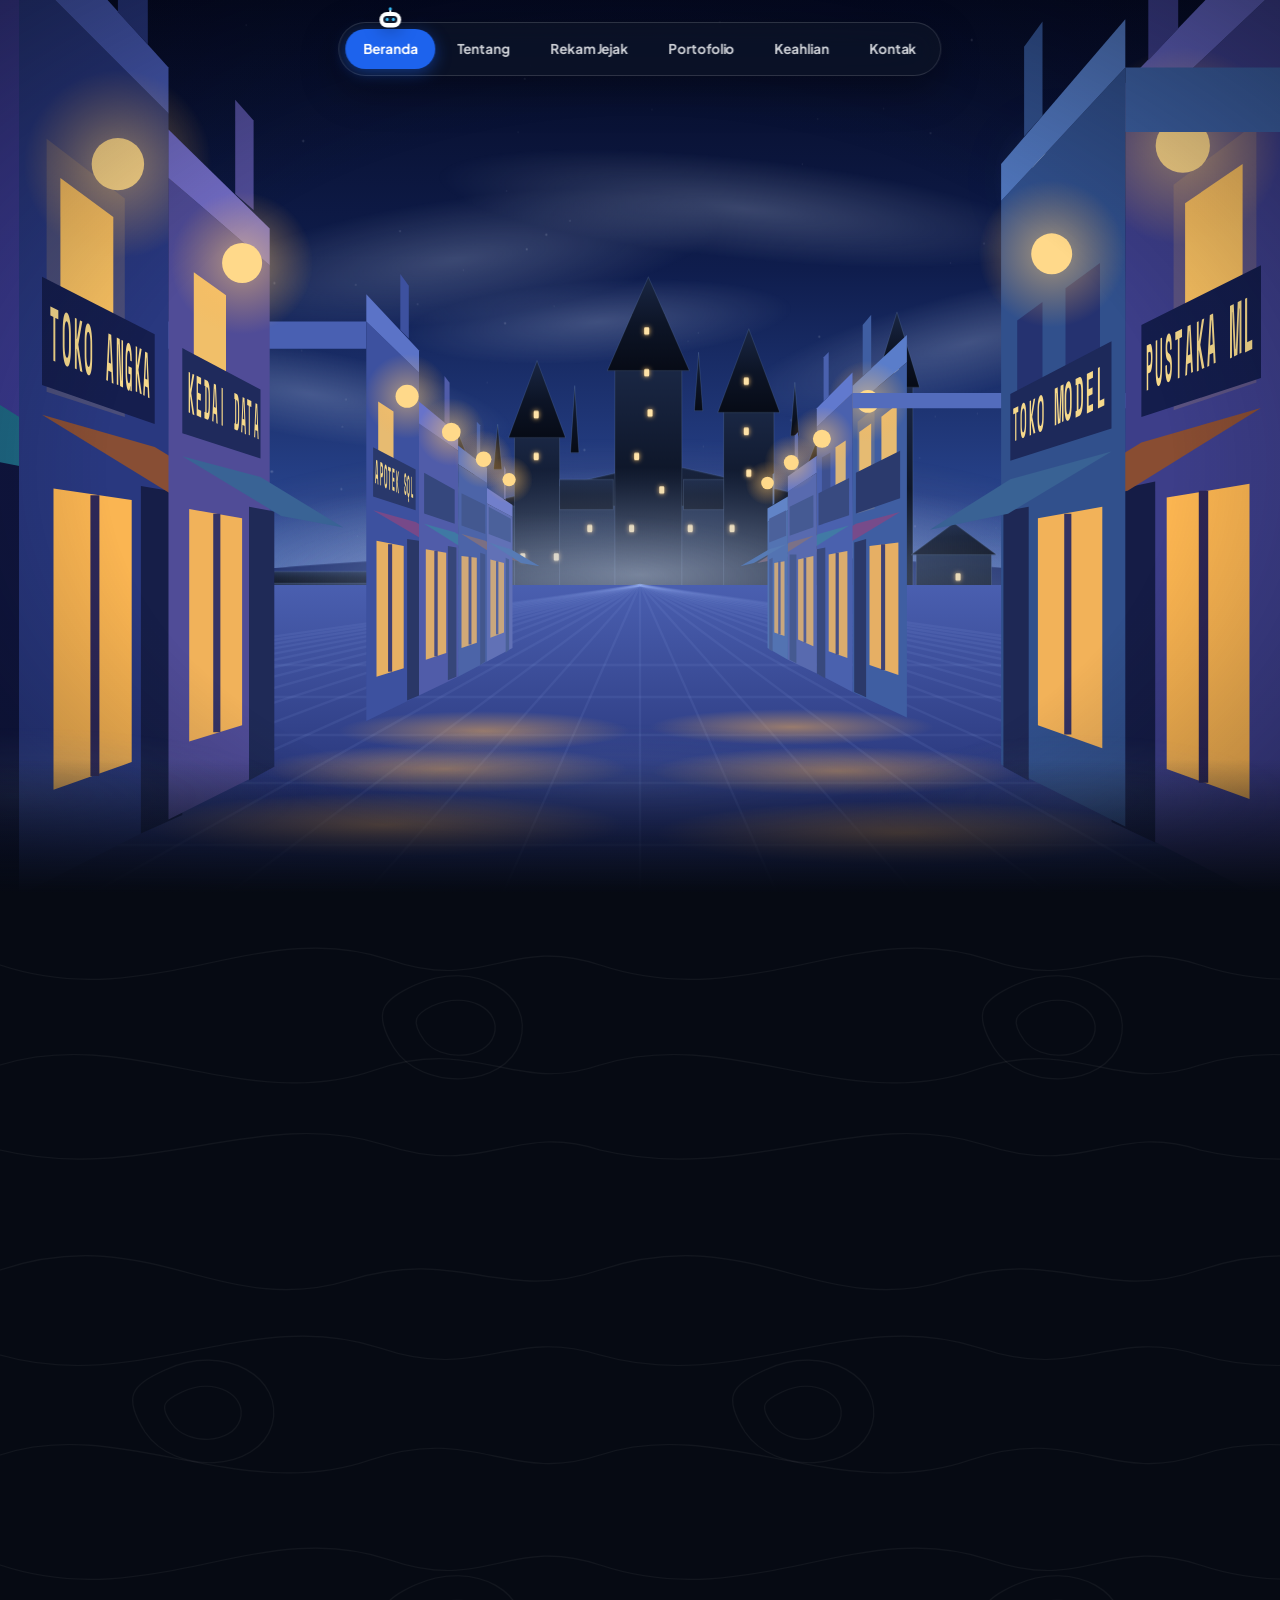
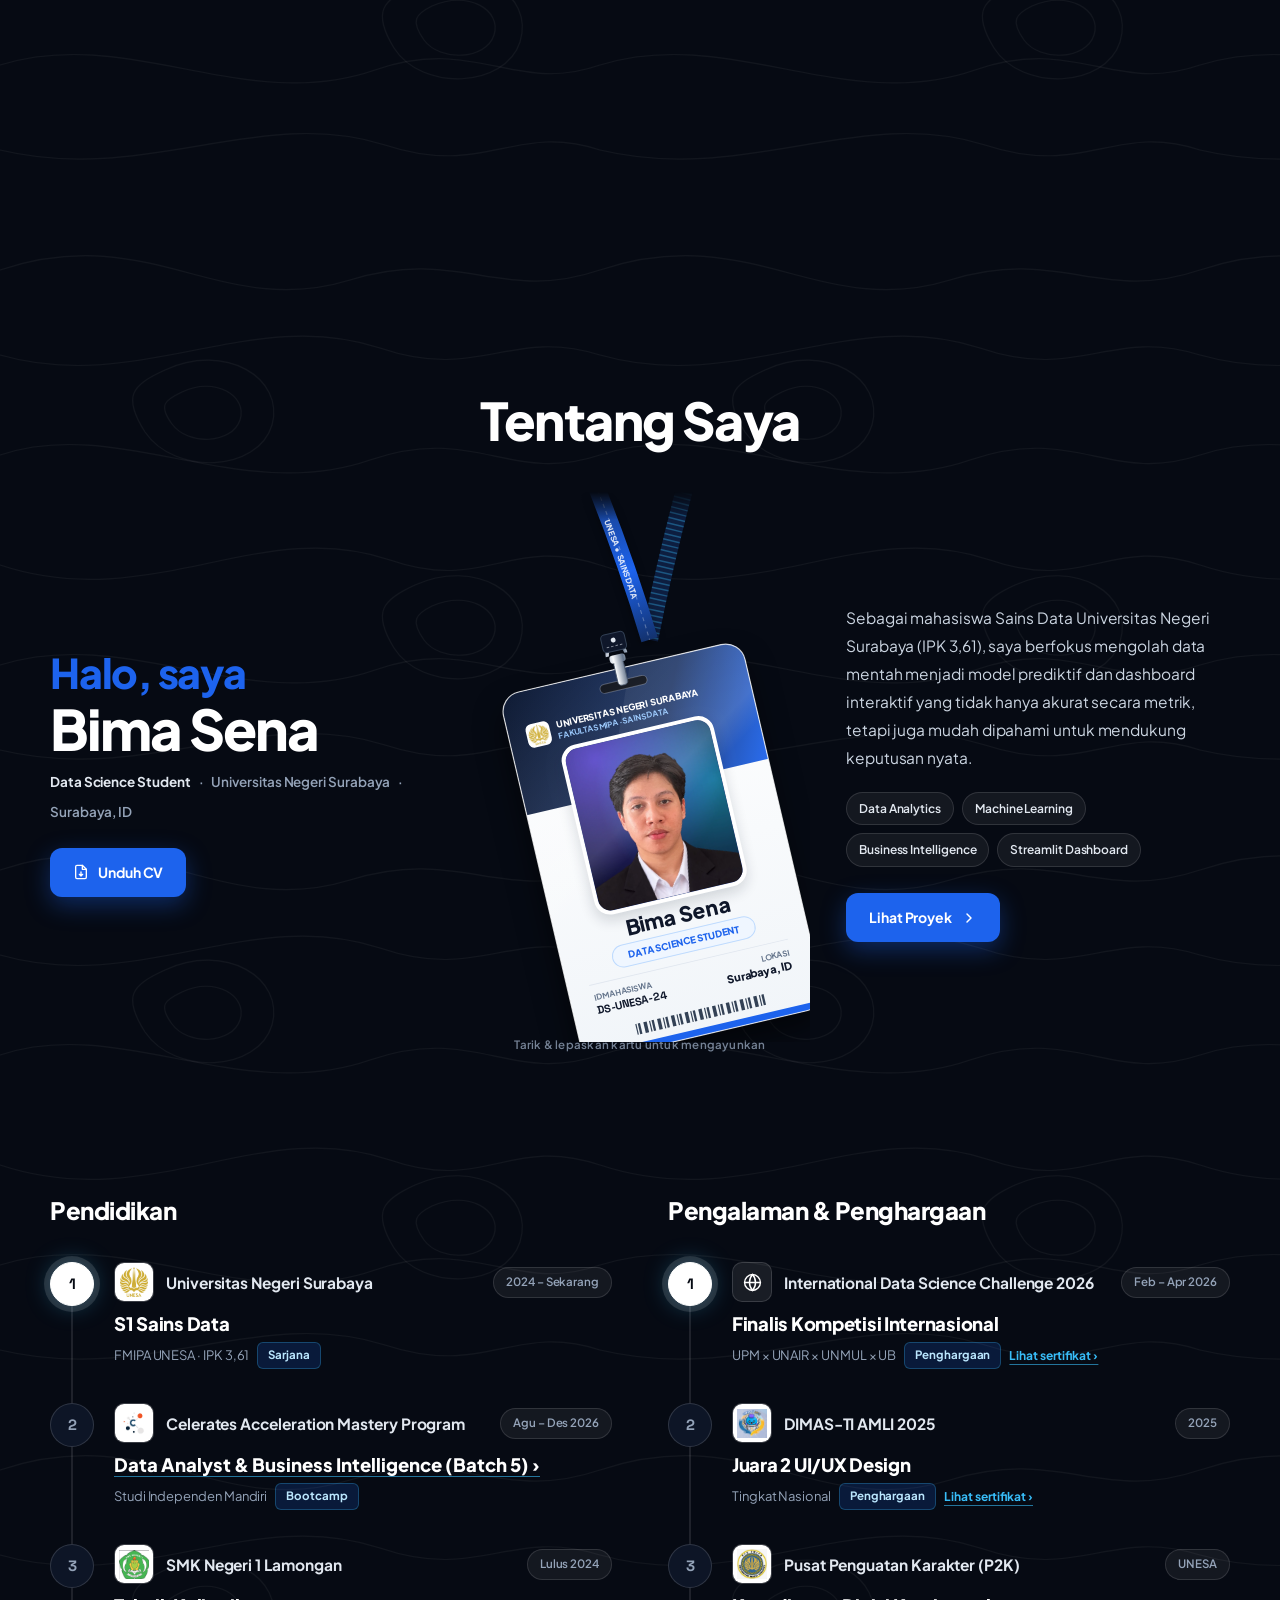
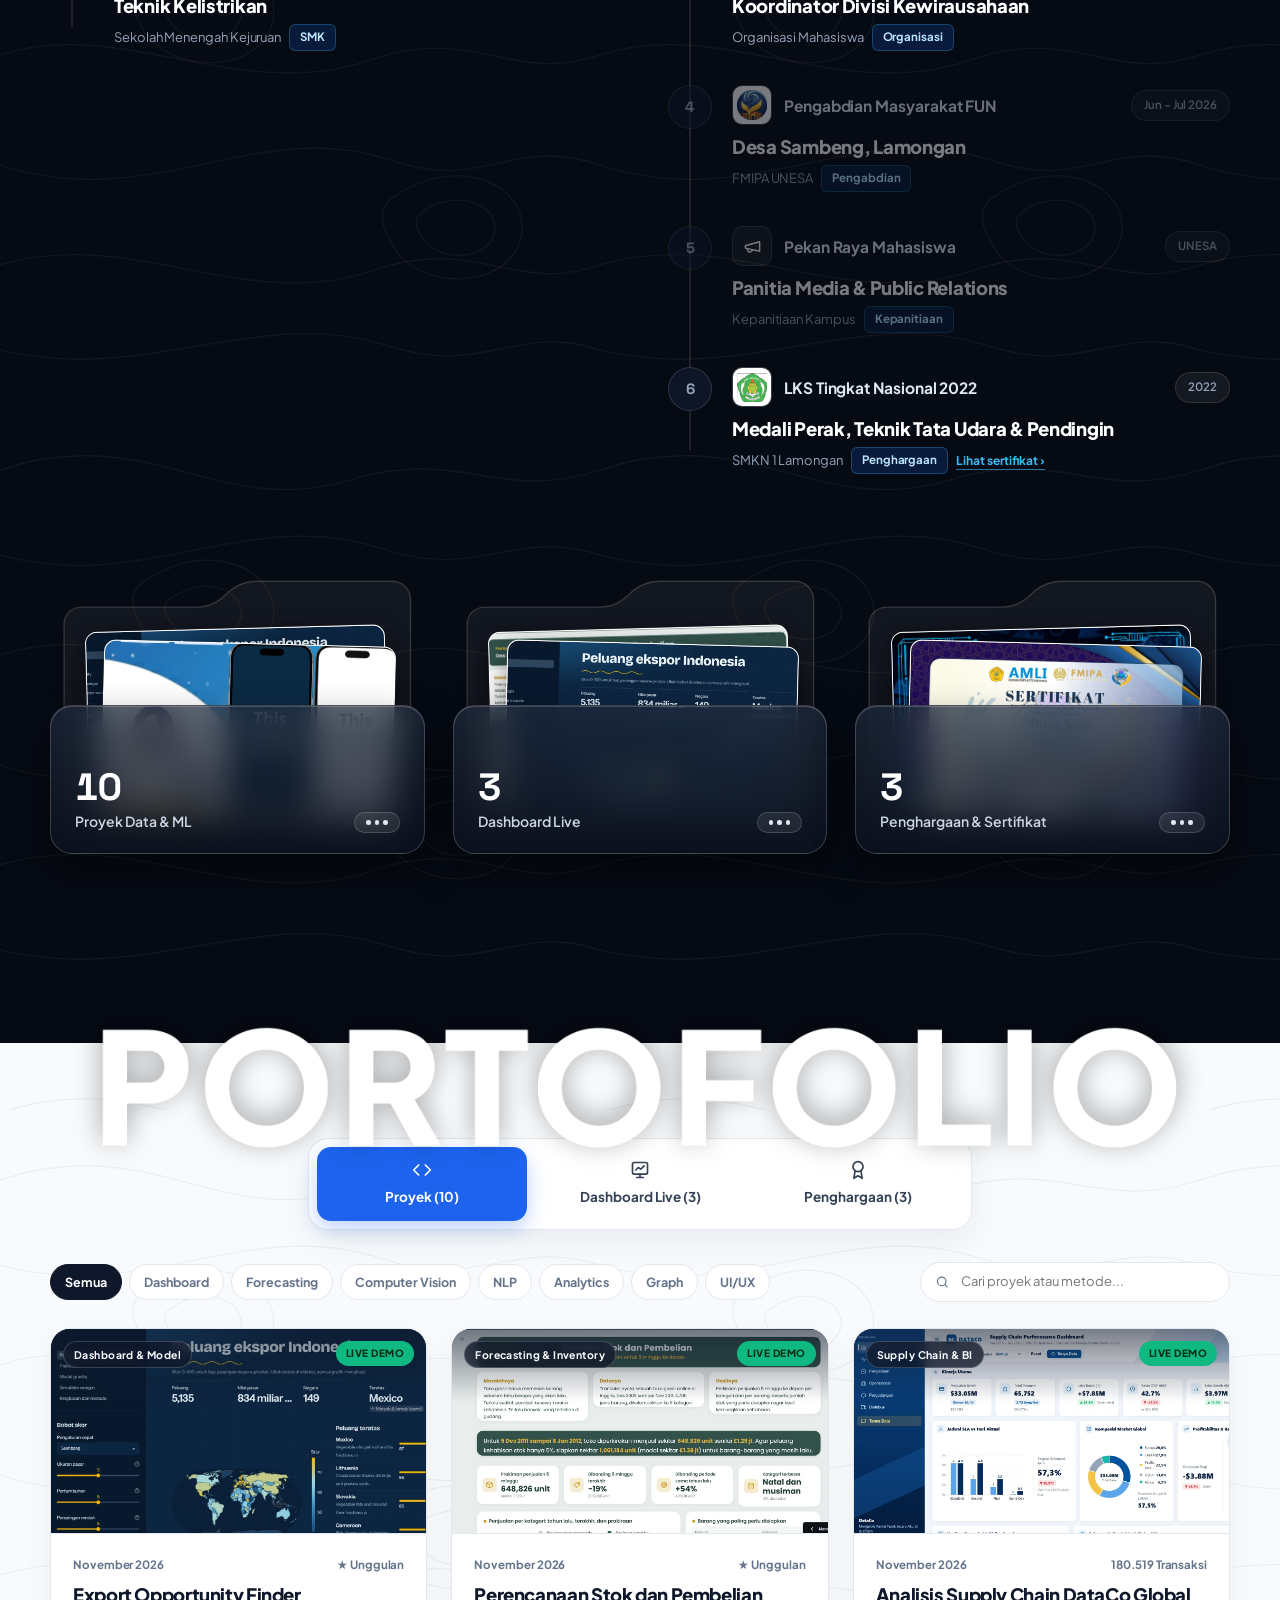
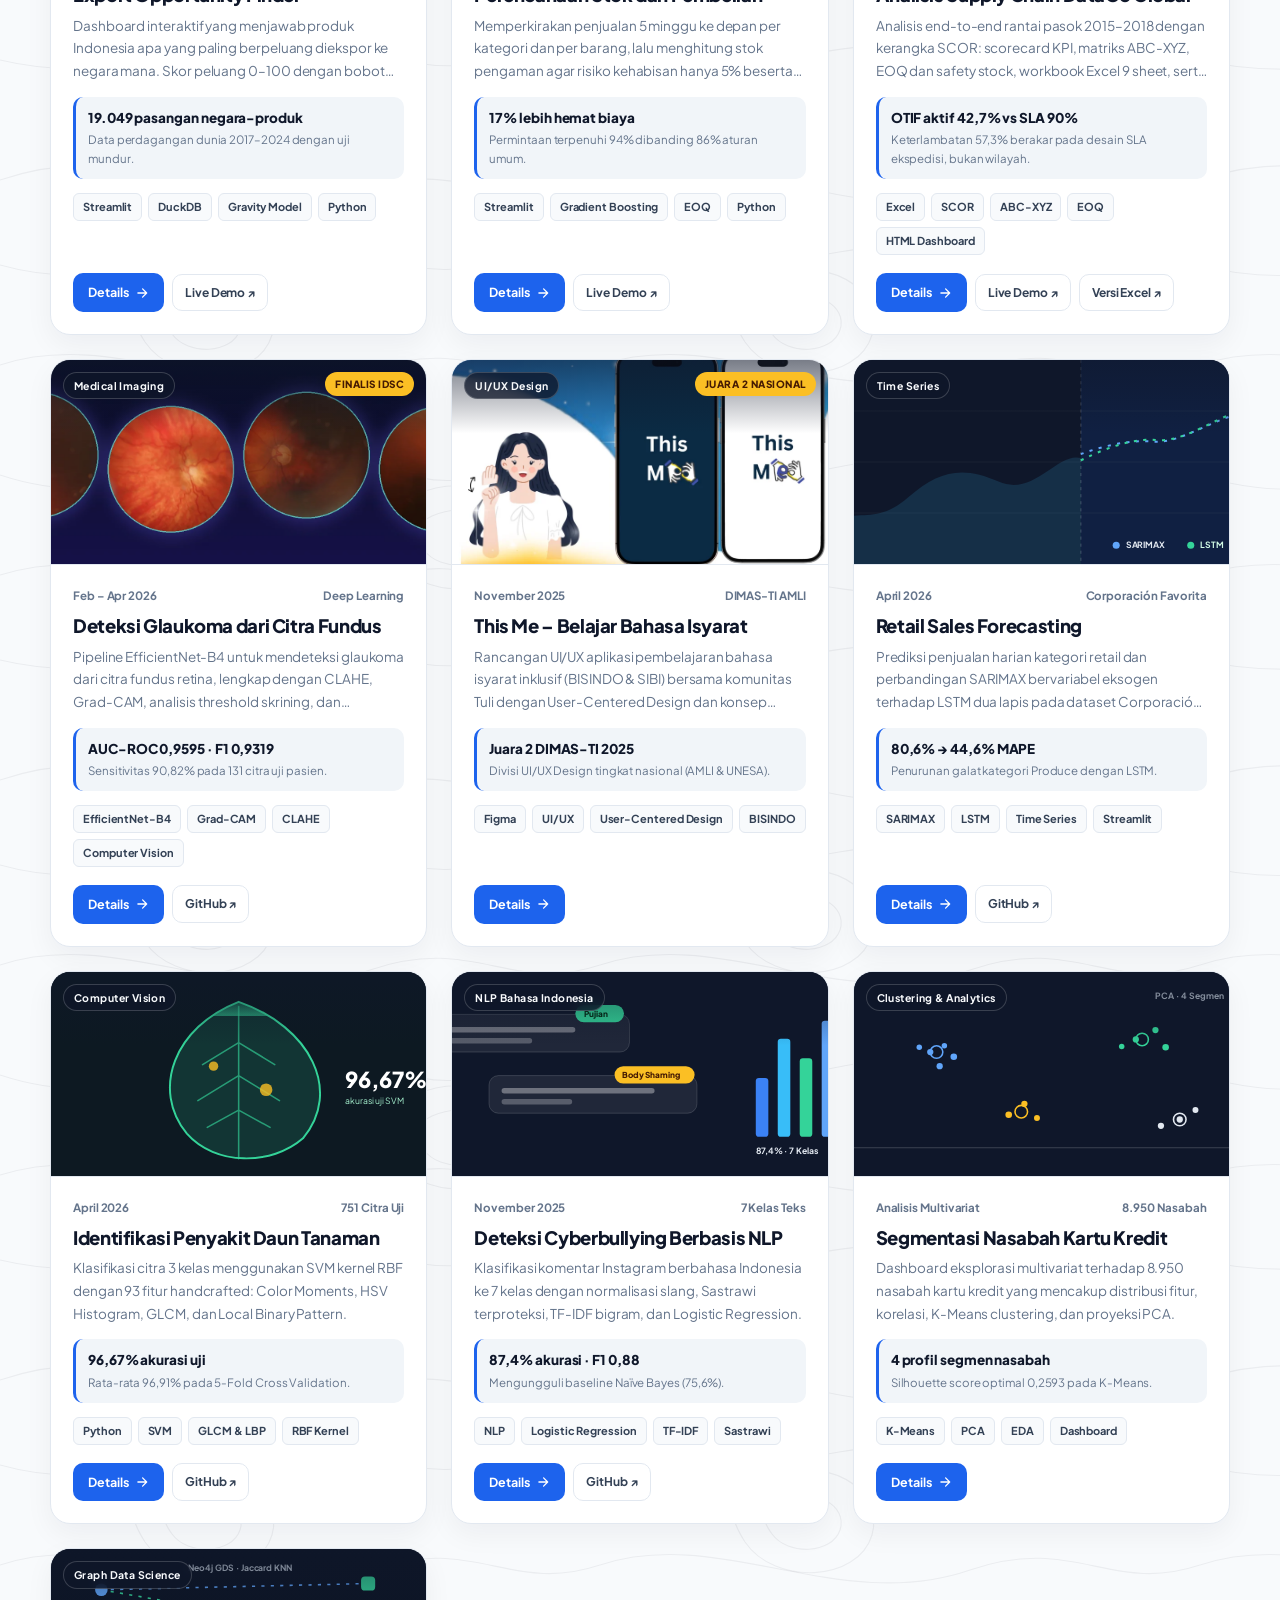
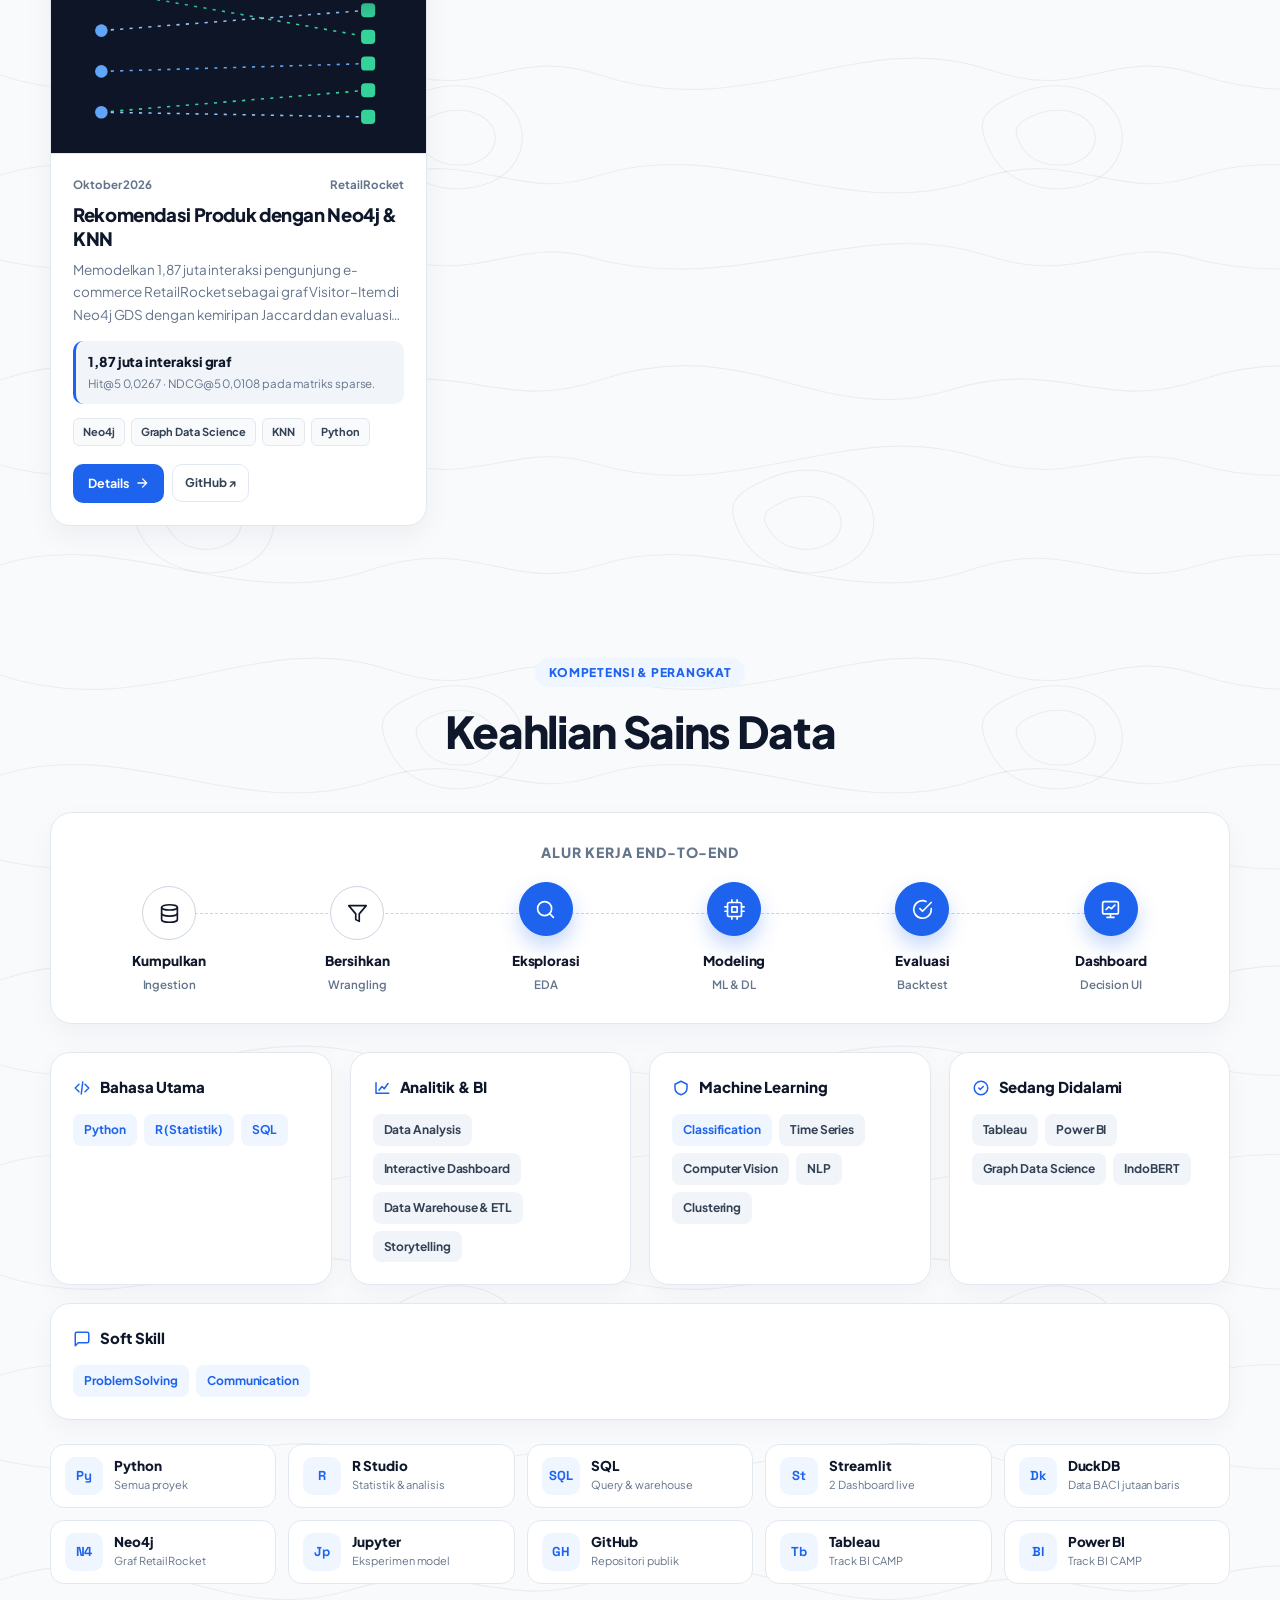
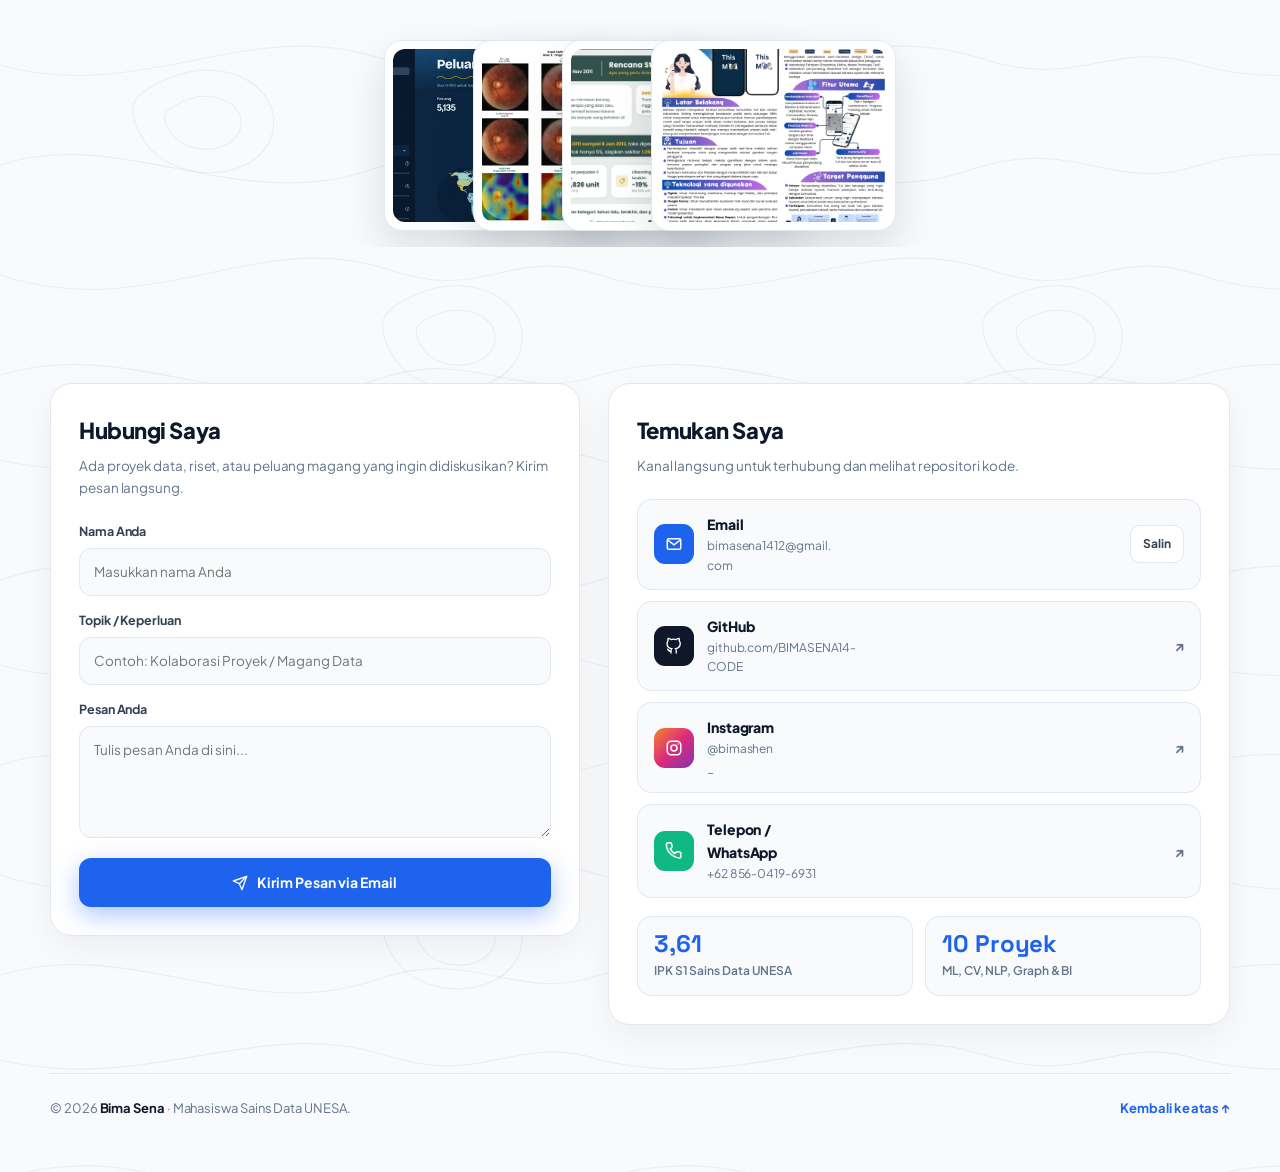
==== commit ca183546: "Hero: gang malam bergaya sihir dengan kastil di ujung jalan, kamera maju saat scroll" ====
--- a/index.html
+++ b/index.html
@@ -189,7 +189,7 @@
       overflow: hidden;
       display: grid;
       place-items: center;
-      background: linear-gradient(180deg, #03060f 0%, #0a1630 32%, #18304f 60%, #34506f 82%, #6c7f9b 100%);
+      background: linear-gradient(180deg, #050a22 0%, #0f1d4d 30%, #27428a 55%, #5b7fc6 69%, #2a3678 70%, #121842 100%);
     }
     /* ===== Hero: malam di kastil Hogwarts (parallax berlapis, tanpa gelombang) ===== */
     .hs-layer {
@@ -197,13 +197,13 @@
       inset: 0;
       z-index: 1;
       pointer-events: none;
-      transform-origin: 50% 100%;
+      transform-origin: 50% 65%;
       will-change: transform, opacity;
     }
     .hs-layer svg { display: block; width: 100%; height: 100%; }
     .hs-near { z-index: 2; }
     .hs-horizon-glow {
-      background: radial-gradient(ellipse 70% 32% at 50% 82%, rgba(214, 170, 190, 0.20), transparent 70%);
+      background: radial-gradient(ellipse 60% 26% at 50% 65%, rgba(255, 196, 150, 0.22), transparent 70%);
     }
     .hs-moon {
       inset: auto;
@@ -239,8 +239,8 @@
       animation: hsMist var(--mist-t, 90s) linear infinite;
     }
     .hs-mist--1 {
-      height: 36%;
-      bottom: 14%;
+      height: 24%;
+      bottom: 26%;
       background-image:
         radial-gradient(ellipse 22% 42% at 18% 58%, rgba(160, 182, 214, 0.20), transparent 72%),
         radial-gradient(ellipse 26% 38% at 52% 50%, rgba(150, 172, 208, 0.16), transparent 72%),
@@ -248,8 +248,9 @@
     }
     .hs-mist--2 {
       --mist-t: 60s;
-      height: 26%;
-      bottom: 0;
+      height: 18%;
+      bottom: 10%;
+      opacity: 0.7;
       background-image:
         radial-gradient(ellipse 24% 46% at 24% 66%, rgba(120, 144, 182, 0.26), transparent 72%),
         radial-gradient(ellipse 28% 40% at 60% 60%, rgba(112, 136, 176, 0.22), transparent 72%),
@@ -279,7 +280,26 @@
       color: rgba(230, 236, 246, 0.93);
       text-shadow: 0 10px 44px rgba(3, 8, 20, 0.55);
     }
+    .hs-walls .lf { animation: hsFlick 4.8s ease-in-out infinite; }
+    .hero-scene::after {
+      content: "";
+      position: absolute;
+      inset: 0;
+      z-index: 2;
+      pointer-events: none;
+      background: radial-gradient(ellipse 80% 75% at 50% 52%, transparent 52%, rgba(2, 4, 14, 0.5) 100%);
+    }
+    .hero-title-wrap { margin-top: -7vh; }
+    .hero-title-wrap::before {
+      content: "";
+      position: absolute;
+      inset: -14% -10%;
+      z-index: -1;
+      background: radial-gradient(ellipse 50% 50% at 50% 50%, rgba(4, 8, 30, 0.58), transparent 72%);
+    }
+    .hero-display { font-size: clamp(34px, 5.8vw, 78px); text-shadow: 0 6px 30px rgba(2, 5, 20, 0.8), 0 1px 2px rgba(2, 5, 20, 0.6); }
     @media (prefers-reduced-motion: reduce) {
+      .hs-walls .lf { animation: none !important; }
       .hs-stars i, .hs-mist, .hs-castle .win,
       .hero-kicker, .hero-display, .hero-sub { animation: none !important; }
     }
@@ -1874,22 +1894,10 @@
       <!-- ACT 1: PINNED "LIVING DATA HORIZON" SCROLLYTELLING HERO -->
       <div class="hero-track" id="home">
         <section class="hero-scene" aria-label="Pembuka Portofolio">
-          <div class="hs-layer hs-horizon-glow" data-hs="glow" aria-hidden="true"></div>
+          <div class="hs-layer hs-horizon-glow" data-hs="glow" aria-hidden="true"><svg viewBox="0 0 1600 900" preserveAspectRatio="xMidYMid slice" xmlns="http://www.w3.org/2000/svg"><defs><radialGradient id="lg"><stop offset="0" stop-color="#ffcf7a" stop-opacity=".55"/><stop offset="1" stop-color="#ffb04a" stop-opacity="0"/></radialGradient><radialGradient id="pool"><stop offset="0" stop-color="#ffb450" stop-opacity=".5"/><stop offset="1" stop-color="#ffb450" stop-opacity="0"/></radialGradient><radialGradient id="haze"><stop offset="0" stop-color="#cfe0ff" stop-opacity=".55"/><stop offset="1" stop-color="#8fb0f0" stop-opacity="0"/></radialGradient><radialGradient id="cl"><stop offset="0" stop-color="#dce8ff" stop-opacity=".22"/><stop offset="1" stop-color="#dce8ff" stop-opacity="0"/></radialGradient><linearGradient id="gG" x1="0" y1="0" x2="0" y2="1"><stop offset="0" stop-color="#4a5fb0"/><stop offset=".35" stop-color="#263376"/><stop offset="1" stop-color="#121842"/></linearGradient></defs><ellipse cx="620" cy="250" rx="260" ry="60" fill="url(#cl)" transform="rotate(-8 620 250)"/><ellipse cx="900" cy="200" rx="300" ry="50" fill="url(#cl)" transform="rotate(6 900 200)"/><ellipse cx="1120" cy="330" rx="230" ry="50" fill="url(#cl)" transform="rotate(-14 1120 330)"/><ellipse cx="480" cy="380" rx="200" ry="44" fill="url(#cl)" transform="rotate(10 480 380)"/><ellipse cx="760" cy="310" rx="190" ry="40" fill="url(#cl)" transform="rotate(-4 760 310)"/></svg></div>
           <div class="hs-layer hs-moon" data-hs="moon" aria-hidden="true"></div>
-          <div class="hs-layer hs-stars" id="hs-stars" data-hs="stars" aria-hidden="true"></div>
-          <div class="hs-layer hs-far" data-hs="far" aria-hidden="true"><svg viewBox="0 0 1600 900" preserveAspectRatio="xMidYMax slice" xmlns="http://www.w3.org/2000/svg">
-<defs>
-<linearGradient id="gFar" x1="0" y1="0" x2="0" y2="1">
-<stop offset="0" stop-color="#4b6584"/><stop offset="0.55" stop-color="#2a3f5f"/><stop offset="1" stop-color="#16243d"/></linearGradient>
-<linearGradient id="gMid" x1="0" y1="0" x2="0" y2="1">
-<stop offset="0" stop-color="#2a3d5b"/><stop offset="1" stop-color="#101b30"/></linearGradient>
-</defs>
-<path d="M0 640 L90 585 L150 600 L240 520 L300 548 L380 470 L440 505 L520 560 L600 530 L690 590 L760 610 L840 575 L930 520 L1010 470 L1080 515 L1160 480 L1250 430 L1320 470 L1400 520 L1480 490 L1560 540 L1600 560 L1600 900 L0 900Z" fill="url(#gFar)"/>
-<path d="M240 520 L262 545 L248 540 L232 552Z M380 470 L405 498 L388 492 L370 506Z M1010 470 L1034 498 L1016 492 L998 506Z M1250 430 L1276 462 L1258 455 L1238 470Z" fill="#8fa6c4" opacity="0.55"/>
-<path d="M0 700 L110 650 L210 672 L330 610 L430 650 L560 600 L660 655 L780 630 L880 670 L990 615 L1100 660 L1210 600 L1330 650 L1440 615 L1600 665 L1600 900 L0 900Z" fill="url(#gMid)"/>
-</svg></div>
-          <div class="hs-layer hs-mist hs-mist--1" data-hs="mist1" aria-hidden="true"></div>
-          <div class="hs-layer hs-castle" data-hs="castle" aria-hidden="true"><svg viewBox="0 0 1600 900" preserveAspectRatio="xMidYMax slice" xmlns="http://www.w3.org/2000/svg">
+          <div class="hs-layer hs-stars" data-hs="stars" aria-hidden="true"></div>
+          <div class="hs-layer hs-castle" data-hs="castle" aria-hidden="true"><svg viewBox="0 0 1600 900" preserveAspectRatio="xMidYMid slice" xmlns="http://www.w3.org/2000/svg"><defs><radialGradient id="lg"><stop offset="0" stop-color="#ffcf7a" stop-opacity=".55"/><stop offset="1" stop-color="#ffb04a" stop-opacity="0"/></radialGradient><radialGradient id="pool"><stop offset="0" stop-color="#ffb450" stop-opacity=".5"/><stop offset="1" stop-color="#ffb450" stop-opacity="0"/></radialGradient><radialGradient id="haze"><stop offset="0" stop-color="#cfe0ff" stop-opacity=".55"/><stop offset="1" stop-color="#8fb0f0" stop-opacity="0"/></radialGradient><radialGradient id="cl"><stop offset="0" stop-color="#dce8ff" stop-opacity=".22"/><stop offset="1" stop-color="#dce8ff" stop-opacity="0"/></radialGradient><linearGradient id="gG" x1="0" y1="0" x2="0" y2="1"><stop offset="0" stop-color="#4a5fb0"/><stop offset=".35" stop-color="#263376"/><stop offset="1" stop-color="#121842"/></linearGradient></defs><ellipse cx="800" cy="585" rx="360" ry="30" fill="#1b2a66"/><g transform="translate(800,585) scale(.62) translate(-800,-690)">
 <defs>
 <linearGradient id="gCastle" x1="0" y1="0" x2="0" y2="1"><stop offset="0" stop-color="#1a2744"/><stop offset="0.5" stop-color="#0d1527"/><stop offset="1" stop-color="#070b16"/></linearGradient>
 <filter id="glow" x="-200%" y="-200%" width="500%" height="500%"><feGaussianBlur stdDeviation="3"/></filter>
@@ -1898,14 +1906,13 @@
 <g fill="url(#gCastle)" stroke="rgba(140,170,215,0.22)" stroke-width="1"><rect x="170" y="676" width="400" height="14"/><polygon points="170,676 190,662 550,662 570,676"/><rect x="200" y="690" width="16" height="130"/><path d="M216 690 Q231 722 246 690Z"/><rect x="262" y="690" width="16" height="130"/><path d="M278 690 Q293 722 308 690Z"/><rect x="324" y="690" width="16" height="130"/><path d="M340 690 Q355 722 370 690Z"/><rect x="386" y="690" width="16" height="130"/><path d="M402 690 Q417 722 432 690Z"/><rect x="448" y="690" width="16" height="130"/><path d="M464 690 Q479 722 494 690Z"/><rect x="510" y="690" width="16" height="130"/><path d="M526 690 Q541 722 556 690Z"/><rect x="610" y="580" width="430" height="100"/><polygon points="598,584 825,532 1052,584"/><rect x="560" y="560" width="42" height="130"/><polygon points="553,562 581.0,492 609,562"/><rect x="650" y="500" width="54" height="190"/><polygon points="643,502 677.0,410 711,502"/><rect x="770" y="420" width="80" height="270"/><polygon points="761,422 810.0,310 859,422"/><rect x="900" y="470" width="60" height="220"/><polygon points="893,472 930.0,372 967,472"/><rect x="1004" y="540" width="42" height="150"/><polygon points="997,542 1025.0,470 1053,542"/><rect x="1088" y="440" width="38" height="280"/><polygon points="1080,442 1107.0,352 1134,442"/><rect x="118" y="600" width="40" height="200"/><polygon points="111,602 138.0,528 165,602"/><polygon points="717,520 722,440 727,520"/><polygon points="865,470 870,400 875,470"/><polygon points="980,500 985,436 990,500"/><polygon points="625,540 630,486 635,540"/><polygon points="1061,520 1066,462 1071,520"/><rect x="704" y="552" width="64" height="36"/><rect x="852" y="552" width="48" height="36"/><rect x="1130" y="640" width="90" height="70"/><polygon points="1124,642 1175,604 1226,642"/></g>
 <g class="win-glow" filter="url(#glow)" fill="#ffc46b"><rect class="win w0" x="805" y="370" width="6" height="9" rx="1.5"/><rect class="win w1" x="805" y="420" width="6" height="9" rx="1.5"/><rect class="win w2" x="809" y="468" width="6" height="9" rx="1.5"/><rect class="win w3" x="793" y="520" width="6" height="9" rx="1.5"/><rect class="win w4" x="673" y="470" width="6" height="9" rx="1.5"/><rect class="win w0" x="673" y="520" width="6" height="9" rx="1.5"/><rect class="win w1" x="924" y="430" width="6" height="9" rx="1.5"/><rect class="win w2" x="924" y="490" width="6" height="9" rx="1.5"/><rect class="win w3" x="576" y="560" width="6" height="9" rx="1.5"/><rect class="win w4" x="576" y="600" width="6" height="9" rx="1.5"/><rect class="win w0" x="1104" y="420" width="6" height="9" rx="1.5"/><rect class="win w1" x="1104" y="480" width="6" height="9" rx="1.5"/><rect class="win w2" x="1104" y="540" width="6" height="9" rx="1.5"/><rect class="win w3" x="1026" y="556" width="6" height="9" rx="1.5"/><rect class="win w4" x="135" y="640" width="6" height="9" rx="1.5"/><rect class="win w0" x="135" y="700" width="6" height="9" rx="1.5"/><rect class="win w1" x="737" y="606" width="6" height="9" rx="1.5"/><rect class="win w2" x="787" y="606" width="6" height="9" rx="1.5"/><rect class="win w3" x="857" y="606" width="6" height="9" rx="1.5"/><rect class="win w4" x="907" y="606" width="6" height="9" rx="1.5"/><rect class="win w0" x="1177" y="664" width="6" height="9" rx="1.5"/><rect class="win w1" x="823" y="560" width="6" height="9" rx="1.5"/><rect class="win w2" x="697" y="640" width="6" height="9" rx="1.5"/><rect class="win w3" x="957" y="640" width="6" height="9" rx="1.5"/><rect class="win w4" x="1037" y="640" width="6" height="9" rx="1.5"/><rect class="win w0" x="657" y="640" width="6" height="9" rx="1.5"/><rect class="win w1" x="1002" y="606" width="6" height="9" rx="1.5"/><rect class="win w2" x="927" y="540" width="6" height="9" rx="1.5"/></g>
 <g class="win-core" fill="#ffe3a8"><rect class="win w0" x="805" y="370" width="6" height="9" rx="1.5"/><rect class="win w1" x="805" y="420" width="6" height="9" rx="1.5"/><rect class="win w2" x="809" y="468" width="6" height="9" rx="1.5"/><rect class="win w3" x="793" y="520" width="6" height="9" rx="1.5"/><rect class="win w4" x="673" y="470" width="6" height="9" rx="1.5"/><rect class="win w0" x="673" y="520" width="6" height="9" rx="1.5"/><rect class="win w1" x="924" y="430" width="6" height="9" rx="1.5"/><rect class="win w2" x="924" y="490" width="6" height="9" rx="1.5"/><rect class="win w3" x="576" y="560" width="6" height="9" rx="1.5"/><rect class="win w4" x="576" y="600" width="6" height="9" rx="1.5"/><rect class="win w0" x="1104" y="420" width="6" height="9" rx="1.5"/><rect class="win w1" x="1104" y="480" width="6" height="9" rx="1.5"/><rect class="win w2" x="1104" y="540" width="6" height="9" rx="1.5"/><rect class="win w3" x="1026" y="556" width="6" height="9" rx="1.5"/><rect class="win w4" x="135" y="640" width="6" height="9" rx="1.5"/><rect class="win w0" x="135" y="700" width="6" height="9" rx="1.5"/><rect class="win w1" x="737" y="606" width="6" height="9" rx="1.5"/><rect class="win w2" x="787" y="606" width="6" height="9" rx="1.5"/><rect class="win w3" x="857" y="606" width="6" height="9" rx="1.5"/><rect class="win w4" x="907" y="606" width="6" height="9" rx="1.5"/><rect class="win w0" x="1177" y="664" width="6" height="9" rx="1.5"/><rect class="win w1" x="823" y="560" width="6" height="9" rx="1.5"/><rect class="win w2" x="697" y="640" width="6" height="9" rx="1.5"/><rect class="win w3" x="957" y="640" width="6" height="9" rx="1.5"/><rect class="win w4" x="1037" y="640" width="6" height="9" rx="1.5"/><rect class="win w0" x="657" y="640" width="6" height="9" rx="1.5"/><rect class="win w1" x="1002" y="606" width="6" height="9" rx="1.5"/><rect class="win w2" x="927" y="540" width="6" height="9" rx="1.5"/></g>
-</svg></div>
+</g><ellipse cx="800" cy="570" rx="330" ry="80" fill="url(#haze)"/></svg></div>
+          <div class="hs-layer hs-mist hs-mist--1" data-hs="mist1" aria-hidden="true"></div>
+          <div class="hs-layer hs-ground" data-hs="ground" aria-hidden="true"><svg viewBox="0 0 1600 900" preserveAspectRatio="xMidYMid slice" xmlns="http://www.w3.org/2000/svg"><defs><radialGradient id="lg"><stop offset="0" stop-color="#ffcf7a" stop-opacity=".55"/><stop offset="1" stop-color="#ffb04a" stop-opacity="0"/></radialGradient><radialGradient id="pool"><stop offset="0" stop-color="#ffb450" stop-opacity=".5"/><stop offset="1" stop-color="#ffb450" stop-opacity="0"/></radialGradient><radialGradient id="haze"><stop offset="0" stop-color="#cfe0ff" stop-opacity=".55"/><stop offset="1" stop-color="#8fb0f0" stop-opacity="0"/></radialGradient><radialGradient id="cl"><stop offset="0" stop-color="#dce8ff" stop-opacity=".22"/><stop offset="1" stop-color="#dce8ff" stop-opacity="0"/></radialGradient><linearGradient id="gG" x1="0" y1="0" x2="0" y2="1"><stop offset="0" stop-color="#4a5fb0"/><stop offset=".35" stop-color="#263376"/><stop offset="1" stop-color="#121842"/></linearGradient></defs><polygon points="0,585 1600,585 1600,900 0,900" fill="url(#gG)"/><line x1="800" y1="585" x2="-1440" y2="900" stroke="rgba(170,190,255,.08)" stroke-width="1.2"/><line x1="800" y1="585" x2="-1300" y2="900" stroke="rgba(170,190,255,.08)" stroke-width="1.2"/><line x1="800" y1="585" x2="-1160" y2="900" stroke="rgba(170,190,255,.08)" stroke-width="1.2"/><line x1="800" y1="585" x2="-1020" y2="900" stroke="rgba(170,190,255,.08)" stroke-width="1.2"/><line x1="800" y1="585" x2="-880" y2="900" stroke="rgba(170,190,255,.08)" stroke-width="1.2"/><line x1="800" y1="585" x2="-740" y2="900" stroke="rgba(170,190,255,.08)" stroke-width="1.2"/><line x1="800" y1="585" x2="-600" y2="900" stroke="rgba(170,190,255,.08)" stroke-width="1.2"/><line x1="800" y1="585" x2="-460" y2="900" stroke="rgba(170,190,255,.08)" stroke-width="1.2"/><line x1="800" y1="585" x2="-320" y2="900" stroke="rgba(170,190,255,.08)" stroke-width="1.2"/><line x1="800" y1="585" x2="-180" y2="900" stroke="rgba(170,190,255,.08)" stroke-width="1.2"/><line x1="800" y1="585" x2="-40" y2="900" stroke="rgba(170,190,255,.08)" stroke-width="1.2"/><line x1="800" y1="585" x2="100" y2="900" stroke="rgba(170,190,255,.08)" stroke-width="1.2"/><line x1="800" y1="585" x2="240" y2="900" stroke="rgba(170,190,255,.08)" stroke-width="1.2"/><line x1="800" y1="585" x2="380" y2="900" stroke="rgba(170,190,255,.08)" stroke-width="1.2"/><line x1="800" y1="585" x2="520" y2="900" stroke="rgba(170,190,255,.08)" stroke-width="1.2"/><line x1="800" y1="585" x2="660" y2="900" stroke="rgba(170,190,255,.08)" stroke-width="1.2"/><line x1="800" y1="585" x2="800" y2="900" stroke="rgba(170,190,255,.08)" stroke-width="1.2"/><line x1="800" y1="585" x2="940" y2="900" stroke="rgba(170,190,255,.08)" stroke-width="1.2"/><line x1="800" y1="585" x2="1080" y2="900" stroke="rgba(170,190,255,.08)" stroke-width="1.2"/><line x1="800" y1="585" x2="1220" y2="900" stroke="rgba(170,190,255,.08)" stroke-width="1.2"/><line x1="800" y1="585" x2="1360" y2="900" stroke="rgba(170,190,255,.08)" stroke-width="1.2"/><line x1="800" y1="585" x2="1500" y2="900" stroke="rgba(170,190,255,.08)" stroke-width="1.2"/><line x1="800" y1="585" x2="1640" y2="900" stroke="rgba(170,190,255,.08)" stroke-width="1.2"/><line x1="800" y1="585" x2="1780" y2="900" stroke="rgba(170,190,255,.08)" stroke-width="1.2"/><line x1="800" y1="585" x2="1920" y2="900" stroke="rgba(170,190,255,.08)" stroke-width="1.2"/><line x1="800" y1="585" x2="2060" y2="900" stroke="rgba(170,190,255,.08)" stroke-width="1.2"/><line x1="800" y1="585" x2="2200" y2="900" stroke="rgba(170,190,255,.08)" stroke-width="1.2"/><line x1="800" y1="585" x2="2340" y2="900" stroke="rgba(170,190,255,.08)" stroke-width="1.2"/><line x1="800" y1="585" x2="2480" y2="900" stroke="rgba(170,190,255,.08)" stroke-width="1.2"/><line x1="800" y1="585" x2="2620" y2="900" stroke="rgba(170,190,255,.08)" stroke-width="1.2"/><line x1="800" y1="585" x2="2760" y2="900" stroke="rgba(170,190,255,.08)" stroke-width="1.2"/><line x1="800" y1="585" x2="2900" y2="900" stroke="rgba(170,190,255,.08)" stroke-width="1.2"/><line x1="800" y1="585" x2="3040" y2="900" stroke="rgba(170,190,255,.08)" stroke-width="1.2"/><line x1="0" y1="892" x2="1600" y2="892" stroke="rgba(170,190,255,.07)" stroke-width="1.2"/><line x1="0" y1="835" x2="1600" y2="835" stroke="rgba(170,190,255,.07)" stroke-width="1.2"/><line x1="0" y1="790" x2="1600" y2="790" stroke="rgba(170,190,255,.07)" stroke-width="1.2"/><line x1="0" y1="750" x2="1600" y2="750" stroke="rgba(170,190,255,.07)" stroke-width="1.2"/><line x1="0" y1="715" x2="1600" y2="715" stroke="rgba(170,190,255,.07)" stroke-width="1.2"/><line x1="0" y1="684" x2="1600" y2="684" stroke="rgba(170,190,255,.07)" stroke-width="1.2"/><line x1="0" y1="660" x2="1600" y2="660" stroke="rgba(170,190,255,.07)" stroke-width="1.2"/><line x1="0" y1="641" x2="1600" y2="641" stroke="rgba(170,190,255,.07)" stroke-width="1.2"/><line x1="0" y1="625" x2="1600" y2="625" stroke="rgba(170,190,255,.07)" stroke-width="1.2"/><ellipse cx="484" cy="881" rx="296" ry="38" fill="url(#pool)"/><ellipse cx="619" cy="755" rx="170" ry="22" fill="url(#pool)"/><ellipse cx="672" cy="705" rx="120" ry="16" fill="url(#pool)"/><ellipse cx="702" cy="677" rx="92" ry="12" fill="url(#pool)"/><ellipse cx="722" cy="658" rx="73" ry="10" fill="url(#pool)"/><ellipse cx="1133" cy="898" rx="312" ry="41" fill="url(#pool)"/><ellipse cx="994" cy="766" rx="181" ry="24" fill="url(#pool)"/><ellipse cx="932" cy="709" rx="124" ry="16" fill="url(#pool)"/><ellipse cx="899" cy="678" rx="93" ry="12" fill="url(#pool)"/><ellipse cx="876" cy="656" rx="71" ry="9" fill="url(#pool)"/></svg></div>
+          <div class="hs-layer hs-walls" data-hs="wfar" aria-hidden="true"><svg viewBox="0 0 1600 900" preserveAspectRatio="xMidYMid slice" xmlns="http://www.w3.org/2000/svg"><defs><radialGradient id="lg"><stop offset="0" stop-color="#ffcf7a" stop-opacity=".55"/><stop offset="1" stop-color="#ffb04a" stop-opacity="0"/></radialGradient><radialGradient id="pool"><stop offset="0" stop-color="#ffb450" stop-opacity=".5"/><stop offset="1" stop-color="#ffb450" stop-opacity="0"/></radialGradient><radialGradient id="haze"><stop offset="0" stop-color="#cfe0ff" stop-opacity=".55"/><stop offset="1" stop-color="#8fb0f0" stop-opacity="0"/></radialGradient><radialGradient id="cl"><stop offset="0" stop-color="#dce8ff" stop-opacity=".22"/><stop offset="1" stop-color="#dce8ff" stop-opacity="0"/></radialGradient><linearGradient id="gG" x1="0" y1="0" x2="0" y2="1"><stop offset="0" stop-color="#4a5fb0"/><stop offset=".35" stop-color="#263376"/><stop offset="1" stop-color="#121842"/></linearGradient></defs><polygon points="639,430 318,430 318,446 639,446" fill="#4960b2"/><polygon points="639,430 670,460 670,650 639,665" fill="#3d519f"/><polygon points="639,414 670,447 670,460 639,430" fill="#5b73c7"/><polygon points="659,402 664,409 664,440 659,435" fill="#3d519f"/><polygon points="646,477 655,483 655,532 646,528" fill="#e7bb71"/><polygon points="645,559 661,562 661,634 645,639" fill="#e7b063"/><line x1="653" y1="561" x2="653" y2="636" stroke="#3d3f73" stroke-width="2.4"/><polygon points="663,558 670,559 670,650 663,653" fill="#2a3767"/><polygon points="643,541 668,548 696,565 677,561" fill="#774989"/><polygon points="643,504 668,517 668,541 643,533" fill="#29386b"/><text transform="matrix(0.0950 0.0475 0.0000 0.5853 643.9306 506.9653)" x="14" y="31" text-anchor="middle" font-size="34" font-weight="700" fill="#f6d98b" font-family="Space Grotesk,sans-serif">A</text><text transform="matrix(0.0918 0.0459 0.0000 0.5753 646.5909 508.2955)" x="14" y="31" text-anchor="middle" font-size="34" font-weight="700" fill="#f6d98b" font-family="Space Grotesk,sans-serif">P</text><text transform="matrix(0.0888 0.0444 0.0000 0.5656 649.1620 509.5810)" x="14" y="31" text-anchor="middle" font-size="34" font-weight="700" fill="#f6d98b" font-family="Space Grotesk,sans-serif">O</text><text transform="matrix(0.0859 0.0430 0.0000 0.5563 651.6484 510.8242)" x="14" y="31" text-anchor="middle" font-size="34" font-weight="700" fill="#f6d98b" font-family="Space Grotesk,sans-serif">T</text><text transform="matrix(0.0832 0.0416 0.0000 0.5473 654.0541 512.0270)" x="14" y="31" text-anchor="middle" font-size="34" font-weight="700" fill="#f6d98b" font-family="Space Grotesk,sans-serif">E</text><text transform="matrix(0.0806 0.0403 0.0000 0.5386 656.3830 513.1915)" x="14" y="31" text-anchor="middle" font-size="34" font-weight="700" fill="#f6d98b" font-family="Space Grotesk,sans-serif">K</text><text transform="matrix(0.0757 0.0378 0.0000 0.5219 660.8247 515.4124)" x="14" y="31" text-anchor="middle" font-size="34" font-weight="700" fill="#f6d98b" font-family="Space Grotesk,sans-serif">S</text><text transform="matrix(0.0734 0.0367 0.0000 0.5140 662.9442 516.4721)" x="14" y="31" text-anchor="middle" font-size="34" font-weight="700" fill="#f6d98b" font-family="Space Grotesk,sans-serif">Q</text><text transform="matrix(0.0713 0.0356 0.0000 0.5062 665.0000 517.5000)" x="14" y="31" text-anchor="middle" font-size="34" font-weight="700" fill="#f6d98b" font-family="Space Grotesk,sans-serif">L</text><circle cx="663" cy="474" r="25" fill="url(#lg)"/><circle class="lf" cx="663" cy="474" r="6.8" fill="#ffd98a" style="animation-delay:-1.9s"/><polygon points="670,490 693,506 693,639 670,650" fill="#505ca9"/><polygon points="670,477 693,496 693,506 670,490" fill="#6873ca"/><polygon points="685,462 688,466 688,492 685,489" fill="#505ca9"/><polygon points="674,564 686,566 686,625 674,629" fill="#dcad6c"/><line x1="680" y1="565" x2="680" y2="627" stroke="#464d83" stroke-width="2.0"/><polygon points="687,562 692,563 692,639 687,641" fill="#364679"/><polygon points="673,549 691,554 715,569 700,566" fill="#3f79a4"/><polygon points="673,519 691,529 691,549 673,543" fill="#35477d"/><circle cx="689" cy="495" r="20" fill="url(#lg)"/><circle class="lf" cx="689" cy="495" r="5.5" fill="#ffd98a" style="animation-delay:-2.0s"/><polygon points="693,514 710,525 710,630 693,639" fill="#4c64a8"/><polygon points="693,503 710,516 710,525 693,514" fill="#5c76c3"/><polygon points="704,489 706,491 706,513 704,511" fill="#4c64a8"/><polygon points="695,568 704,569 704,619 695,622" fill="#d1a977"/><line x1="700" y1="568" x2="700" y2="620" stroke="#4f5c95" stroke-width="1.7"/><polygon points="706,566 709,567 709,630 706,632" fill="#43578d"/><polygon points="695,555 709,559 729,571 717,569" fill="#7b6f83"/><polygon points="695,531 709,538 709,555 695,550" fill="#435890"/><circle cx="708" cy="511" r="17" fill="url(#lg)"/><circle class="lf" cx="708" cy="511" r="4.6" fill="#ffd98a" style="animation-delay:-2.3s"/><polygon points="710,537 725,545 725,622 710,630" fill="#6171b6"/><polygon points="710,528 725,538 725,545 710,537" fill="#717fcb"/><polygon points="720,515 721,517 721,535 720,534" fill="#6171b6"/><polygon points="712,570 720,572 720,613 712,616" fill="#c9a77e"/><line x1="716" y1="571" x2="716" y2="614" stroke="#55659f" stroke-width="1.4"/><polygon points="721,569 723,570 723,623 721,625" fill="#4b6199"/><polygon points="711,560 724,564 741,574 730,572" fill="#577bb5"/><polygon points="711,539 724,546 724,560 711,555" fill="#4b619b"/><circle cx="723" cy="523" r="14" fill="url(#lg)"/><circle class="lf" cx="723" cy="523" r="3.9" fill="#ffd98a" style="animation-delay:-0.7s"/><polygon points="957,454 925,481 925,648 957,663" fill="#3f5ea2"/><polygon points="957,438 925,468 925,481 957,454" fill="#5a7dca"/><polygon points="936,426 931,432 931,462 936,458" fill="#3f5ea2"/><polygon points="951,479 942,486 942,533 951,530" fill="#e6bb72"/><polygon points="938,481 928,489 928,543 938,540" fill="rgba(255,190,90,.16)"/><polygon points="936,490 929,495 929,538 936,535" fill="#e6bb72" class="lf" style="animation-delay:-4.0s"/><polygon points="952,560 935,562 935,632 952,638" fill="#e6af64"/><line x1="943" y1="561" x2="943" y2="635" stroke="#3e4175" stroke-width="2.4"/><polygon points="933,558 926,560 926,648 933,651" fill="#2b3969"/><polygon points="953,542 927,549 900,566 920,562" fill="#774b8a"/><polygon points="953,506 927,519 927,543 953,534" fill="#2b3a6d"/><circle cx="934" cy="477" r="24" fill="url(#lg)"/><circle class="lf" cx="934" cy="477" r="6.7" fill="#ffd98a" style="animation-delay:-2.8s"/><polygon points="925,472 1175,472 1175,481 925,481" fill="#536cbc"/><polygon points="925,472 904,492 904,637 925,648" fill="#4a61ae"/><polygon points="925,460 904,481 904,492 925,472" fill="#6179ce"/><polygon points="911,448 908,451 908,477 911,474" fill="#4a61ae"/><polygon points="921,500 915,504 915,543 921,541" fill="#dab67b"/><polygon points="912,507 907,510 907,546 912,544" fill="#3d508f"/><polygon points="922,565 911,567 911,624 922,628" fill="#daac6e"/><line x1="916" y1="566" x2="916" y2="626" stroke="#475086" stroke-width="1.9"/><polygon points="909,563 904,564 904,637 909,640" fill="#38497d"/><polygon points="923,550 905,555 883,569 896,567" fill="#417aa5"/><polygon points="923,522 905,531 905,550 923,544" fill="#384a80"/><circle cx="907" cy="499" r="19" fill="url(#lg)"/><circle class="lf" cx="907" cy="499" r="5.3" fill="#ffd98a" style="animation-delay:-2.5s"/><polygon points="904,519 887,530 887,629 904,637" fill="#586aaf"/><polygon points="904,509 887,521 887,530 904,519" fill="#687ac7"/><polygon points="893,495 891,497 891,518 893,517" fill="#586aaf"/><polygon points="902,568 893,570 893,617 902,621" fill="#cea979"/><line x1="897" y1="569" x2="897" y2="619" stroke="#515f98" stroke-width="1.6"/><polygon points="892,567 888,567 888,629 892,631" fill="#455a91"/><polygon points="902,556 888,560 869,572 880,570" fill="#7b7187"/><polygon points="902,532 888,539 888,556 902,551" fill="#455a93"/><circle cx="889" cy="513" r="16" fill="url(#lg)"/><circle class="lf" cx="889" cy="513" r="4.4" fill="#ffd98a" style="animation-delay:-0.6s"/><polygon points="887,541 875,548 875,622 887,629" fill="#5373b2"/><polygon points="887,533 875,540 875,548 887,541" fill="#6184c7"/><polygon points="879,519 878,520 878,538 879,537" fill="#5373b2"/><polygon points="885,571 879,572 879,613 885,615" fill="#c9a77e"/><line x1="882" y1="571" x2="882" y2="614" stroke="#55659f" stroke-width="1.4"/><polygon points="878,569 876,570 876,623 878,624" fill="#4b6199"/><polygon points="886,561 876,564 859,574 867,572" fill="#577bb5"/><polygon points="886,541 876,546 876,560 886,556" fill="#4b619b"/><circle cx="875" cy="525" r="13" fill="url(#lg)"/><circle class="lf" cx="875" cy="525" r="3.7" fill="#ffd98a" style="animation-delay:-0.1s"/></svg></div>
+          <div class="hs-layer hs-walls" data-hs="wmid" aria-hidden="true"><svg viewBox="0 0 1600 900" preserveAspectRatio="xMidYMid slice" xmlns="http://www.w3.org/2000/svg"><defs><radialGradient id="lg"><stop offset="0" stop-color="#ffcf7a" stop-opacity=".55"/><stop offset="1" stop-color="#ffb04a" stop-opacity="0"/></radialGradient><radialGradient id="pool"><stop offset="0" stop-color="#ffb450" stop-opacity=".5"/><stop offset="1" stop-color="#ffb450" stop-opacity="0"/></radialGradient><radialGradient id="haze"><stop offset="0" stop-color="#cfe0ff" stop-opacity=".55"/><stop offset="1" stop-color="#8fb0f0" stop-opacity="0"/></radialGradient><radialGradient id="cl"><stop offset="0" stop-color="#dce8ff" stop-opacity=".22"/><stop offset="1" stop-color="#dce8ff" stop-opacity="0"/></radialGradient><linearGradient id="gG" x1="0" y1="0" x2="0" y2="1"><stop offset="0" stop-color="#4a5fb0"/><stop offset=".35" stop-color="#263376"/><stop offset="1" stop-color="#121842"/></linearGradient></defs><polygon points="391,121 530,279 530,720 391,790" fill="#3b3a8f"/><polygon points="391,80 530,252 530,279 391,121" fill="#6460c6"/><polygon points="488,127 511,161 511,228 488,200" fill="#3b3a8f"/><polygon points="418,298 488,351 488,483 418,460" fill="rgba(255,190,90,.16)"/><polygon points="430,326 479,360 479,467 430,449" fill="#ffc45e"/><polygon points="425,522 497,534 497,691 425,716" fill="#ffb64d"/><line x1="465" y1="529" x2="465" y2="702" stroke="#2a2150" stroke-width="5.6"/><polygon points="506,526 537,532 537,716 506,732" fill="#10163f"/><polygon points="414,476 519,505 580,543 498,527" fill="#1f6a86"/><polygon points="414,386 519,440 519,491 414,456" fill="#0f1745"/><text transform="matrix(0.4441 0.2220 0.0000 1.4261 419.7183 394.8592)" x="14" y="31" text-anchor="middle" font-size="34" font-weight="700" fill="#f6d98b" font-family="Space Grotesk,sans-serif">A</text><text transform="matrix(0.4160 0.2080 0.0000 1.3794 432.1526 401.0763)" x="14" y="31" text-anchor="middle" font-size="34" font-weight="700" fill="#f6d98b" font-family="Space Grotesk,sans-serif">P</text><text transform="matrix(0.3904 0.1952 0.0000 1.3358 443.7995 406.8997)" x="14" y="31" text-anchor="middle" font-size="34" font-weight="700" fill="#f6d98b" font-family="Space Grotesk,sans-serif">O</text><text transform="matrix(0.3672 0.1836 0.0000 1.2948 454.7315 412.3657)" x="14" y="31" text-anchor="middle" font-size="34" font-weight="700" fill="#f6d98b" font-family="Space Grotesk,sans-serif">T</text><text transform="matrix(0.3459 0.1730 0.0000 1.2562 465.0124 417.5062)" x="14" y="31" text-anchor="middle" font-size="34" font-weight="700" fill="#f6d98b" font-family="Space Grotesk,sans-serif">E</text><text transform="matrix(0.3265 0.1632 0.0000 1.2199 474.6988 422.3494)" x="14" y="31" text-anchor="middle" font-size="34" font-weight="700" fill="#f6d98b" font-family="Space Grotesk,sans-serif">K</text><text transform="matrix(0.2922 0.1461 0.0000 1.1532 492.4829 431.2415)" x="14" y="31" text-anchor="middle" font-size="34" font-weight="700" fill="#f6d98b" font-family="Space Grotesk,sans-serif">S</text><text transform="matrix(0.2771 0.1385 0.0000 1.1225 500.6652 435.3326)" x="14" y="31" text-anchor="middle" font-size="34" font-weight="700" fill="#f6d98b" font-family="Space Grotesk,sans-serif">Q</text><text transform="matrix(0.2631 0.1315 0.0000 1.0934 508.4233 439.2117)" x="14" y="31" text-anchor="middle" font-size="34" font-weight="700" fill="#f6d98b" font-family="Space Grotesk,sans-serif">L</text><circle cx="461" cy="311" r="61" fill="url(#lg)"/><circle class="lf" cx="461" cy="311" r="17.0" fill="#ffd98a" style="animation-delay:-1.0s"/><polygon points="530,315 595,380 595,687 530,720" fill="#29387f"/><polygon points="530,288 595,360 595,380 530,315" fill="#495cb6"/><polygon points="573,283 586,300 586,350 573,336" fill="#29387f"/><polygon points="542,391 576,417 576,512 542,501" fill="rgba(255,190,90,.16)"/><polygon points="548,408 571,425 571,501 548,492" fill="#fac262"/><polygon points="545,543 579,548 579,662 545,674" fill="#fab552"/><line x1="563" y1="546" x2="563" y2="668" stroke="#2e2858" stroke-width="3.9"/><polygon points="583,542 601,545 601,685 583,693" fill="#161e48"/><polygon points="540,511 589,525 635,553 597,546" fill="#884e34"/><polygon points="540,451 589,476 589,515 540,498" fill="#151e4e"/><text transform="matrix(0.1885 0.0942 0.0000 0.9643 542.8571 456.4286)" x="14" y="31" text-anchor="middle" font-size="34" font-weight="700" fill="#f6d98b" font-family="Space Grotesk,sans-serif">T</text><text transform="matrix(0.1809 0.0904 0.0000 0.9445 548.1343 459.0672)" x="14" y="31" text-anchor="middle" font-size="34" font-weight="700" fill="#f6d98b" font-family="Space Grotesk,sans-serif">O</text><text transform="matrix(0.1738 0.0869 0.0000 0.9255 553.1993 461.5996)" x="14" y="31" text-anchor="middle" font-size="34" font-weight="700" fill="#f6d98b" font-family="Space Grotesk,sans-serif">K</text><text transform="matrix(0.1670 0.0835 0.0000 0.9073 558.0645 464.0323)" x="14" y="31" text-anchor="middle" font-size="34" font-weight="700" fill="#f6d98b" font-family="Space Grotesk,sans-serif">O</text><text transform="matrix(0.1547 0.0774 0.0000 0.8728 567.2414 468.6207)" x="14" y="31" text-anchor="middle" font-size="34" font-weight="700" fill="#f6d98b" font-family="Space Grotesk,sans-serif">A</text><text transform="matrix(0.1491 0.0745 0.0000 0.8566 571.5736 470.7868)" x="14" y="31" text-anchor="middle" font-size="34" font-weight="700" fill="#f6d98b" font-family="Space Grotesk,sans-serif">N</text><text transform="matrix(0.1437 0.0719 0.0000 0.8409 575.7475 472.8738)" x="14" y="31" text-anchor="middle" font-size="34" font-weight="700" fill="#f6d98b" font-family="Space Grotesk,sans-serif">G</text><text transform="matrix(0.1387 0.0693 0.0000 0.8259 579.7716 474.8858)" x="14" y="31" text-anchor="middle" font-size="34" font-weight="700" fill="#f6d98b" font-family="Space Grotesk,sans-serif">K</text><text transform="matrix(0.1338 0.0669 0.0000 0.8113 583.6538 476.8269)" x="14" y="31" text-anchor="middle" font-size="34" font-weight="700" fill="#f6d98b" font-family="Space Grotesk,sans-serif">A</text><circle cx="573" cy="402" r="41" fill="url(#lg)"/><circle class="lf" cx="573" cy="402" r="11.4" fill="#ffd98a" style="animation-delay:-3.4s"/><polygon points="595,408 639,446 639,665 595,687" fill="#504c97"/><polygon points="595,387 639,430 639,446 595,408" fill="#736dc6"/><polygon points="624,374 632,383 632,422 624,415" fill="#504c97"/><polygon points="606,449 620,459 620,519 606,514" fill="#f1bf69"/><polygon points="604,552 627,556 627,646 604,653" fill="#f1b25a"/><line x1="616" y1="554" x2="616" y2="649" stroke="#353365" stroke-width="3.1"/><polygon points="630,551 641,553 641,664 630,670" fill="#1f2a57"/><polygon points="601,529 635,538 671,560 644,555" fill="#396395"/><polygon points="601,482 635,500 635,530 601,519" fill="#1f2a5c"/><text transform="matrix(0.1311 0.0655 0.0000 0.7391 602.9197 486.4599)" x="14" y="31" text-anchor="middle" font-size="34" font-weight="700" fill="#f6d98b" font-family="Space Grotesk,sans-serif">K</text><text transform="matrix(0.1263 0.0631 0.0000 0.7253 606.5903 488.2951)" x="14" y="31" text-anchor="middle" font-size="34" font-weight="700" fill="#f6d98b" font-family="Space Grotesk,sans-serif">E</text><text transform="matrix(0.1218 0.0609 0.0000 0.7120 610.1266 490.0633)" x="14" y="31" text-anchor="middle" font-size="34" font-weight="700" fill="#f6d98b" font-family="Space Grotesk,sans-serif">D</text><text transform="matrix(0.1175 0.0587 0.0000 0.6992 613.5359 491.7680)" x="14" y="31" text-anchor="middle" font-size="34" font-weight="700" fill="#f6d98b" font-family="Space Grotesk,sans-serif">A</text><text transform="matrix(0.1134 0.0567 0.0000 0.6869 616.8250 493.4125)" x="14" y="31" text-anchor="middle" font-size="34" font-weight="700" fill="#f6d98b" font-family="Space Grotesk,sans-serif">I</text><text transform="matrix(0.1059 0.0529 0.0000 0.6635 623.0668 496.5334)" x="14" y="31" text-anchor="middle" font-size="34" font-weight="700" fill="#f6d98b" font-family="Space Grotesk,sans-serif">D</text><text transform="matrix(0.1024 0.0512 0.0000 0.6524 626.0309 498.0155)" x="14" y="31" text-anchor="middle" font-size="34" font-weight="700" fill="#f6d98b" font-family="Space Grotesk,sans-serif">A</text><text transform="matrix(0.0991 0.0495 0.0000 0.6416 628.8973 499.4487)" x="14" y="31" text-anchor="middle" font-size="34" font-weight="700" fill="#f6d98b" font-family="Space Grotesk,sans-serif">T</text><text transform="matrix(0.0959 0.0479 0.0000 0.6312 631.6708 500.8354)" x="14" y="31" text-anchor="middle" font-size="34" font-weight="700" fill="#f6d98b" font-family="Space Grotesk,sans-serif">A</text><circle cx="627" cy="445" r="31" fill="url(#lg)"/><circle class="lf" cx="627" cy="445" r="8.7" fill="#ffd98a" style="animation-delay:-2.6s"/><polygon points="1081,322 1011,388 1011,690 1081,726" fill="#3d3e89"/><polygon points="1081,294 1011,367 1011,388 1081,322" fill="#6162bd"/><polygon points="1034,288 1021,305 1021,357 1034,343" fill="#3d3e89"/><polygon points="1068,384 1032,411 1032,509 1068,497" fill="rgba(255,190,90,.16)"/><polygon points="1062,402 1037,419 1037,498 1062,489" fill="#fbc261"/><polygon points="1065,541 1029,547 1029,665 1065,678" fill="#fbb551"/><line x1="1045" y1="544" x2="1045" y2="671" stroke="#2d2656" stroke-width="4.1"/><polygon points="1024,540 1005,544 1005,688 1024,697" fill="#151c46"/><polygon points="1070,508 1018,523 971,552 1012,544" fill="#894d32"/><polygon points="1070,446 1018,472 1018,512 1070,495" fill="#141d4c"/><text transform="matrix(0.1428 -0.0714 0.0000 0.8232 1019.5122 475.2439)" x="14" y="31" text-anchor="middle" font-size="34" font-weight="700" fill="#f6d98b" font-family="Space Grotesk,sans-serif">P</text><text transform="matrix(0.1481 -0.0740 0.0000 0.8382 1023.5099 473.2450)" x="14" y="31" text-anchor="middle" font-size="34" font-weight="700" fill="#f6d98b" font-family="Space Grotesk,sans-serif">U</text><text transform="matrix(0.1537 -0.0768 0.0000 0.8537 1027.6560 471.1720)" x="14" y="31" text-anchor="middle" font-size="34" font-weight="700" fill="#f6d98b" font-family="Space Grotesk,sans-serif">S</text><text transform="matrix(0.1596 -0.0798 0.0000 0.8698 1031.9588 469.0206)" x="14" y="31" text-anchor="middle" font-size="34" font-weight="700" fill="#f6d98b" font-family="Space Grotesk,sans-serif">T</text><text transform="matrix(0.1659 -0.0829 0.0000 0.8866 1036.4273 466.7863)" x="14" y="31" text-anchor="middle" font-size="34" font-weight="700" fill="#f6d98b" font-family="Space Grotesk,sans-serif">A</text><text transform="matrix(0.1725 -0.0863 0.0000 0.9040 1041.0714 464.4643)" x="14" y="31" text-anchor="middle" font-size="34" font-weight="700" fill="#f6d98b" font-family="Space Grotesk,sans-serif">K</text><text transform="matrix(0.1796 -0.0898 0.0000 0.9221 1045.9016 462.0492)" x="14" y="31" text-anchor="middle" font-size="34" font-weight="700" fill="#f6d98b" font-family="Space Grotesk,sans-serif">A</text><text transform="matrix(0.1950 -0.0975 0.0000 0.9606 1056.1670 456.9165)" x="14" y="31" text-anchor="middle" font-size="34" font-weight="700" fill="#f6d98b" font-family="Space Grotesk,sans-serif">M</text><text transform="matrix(0.2035 -0.1018 0.0000 0.9811 1061.6279 454.1860)" x="14" y="31" text-anchor="middle" font-size="34" font-weight="700" fill="#f6d98b" font-family="Space Grotesk,sans-serif">L</text><circle cx="1036" cy="394" r="43" fill="url(#lg)"/><circle class="lf" cx="1036" cy="394" r="11.8" fill="#ffd98a" style="animation-delay:-4.0s"/><polygon points="1011,360 1433,360 1433,388 1011,388" fill="#3e62a4"/><polygon points="1011,360 957,418 957,663 1011,690" fill="#31508c"/><polygon points="1011,339 957,402 957,418 1011,360" fill="#5076bc"/><polygon points="975,340 967,351 967,390 975,381" fill="#31508c"/><polygon points="1000,445 985,456 985,517 1000,512" fill="#253270"/><polygon points="975,462 964,470 964,525 975,521" fill="#253270"/><polygon points="1001,551 973,556 973,646 1001,656" fill="#f2b259"/><line x1="986" y1="554" x2="986" y2="650" stroke="#343263" stroke-width="3.1"/><polygon points="969,551 958,553 958,664 969,670" fill="#1e2855"/><polygon points="1005,527 961,539 926,561 960,554" fill="#396294"/><polygon points="1005,479 961,502 961,531 1005,517" fill="#1d295a"/><text transform="matrix(0.1200 -0.0600 0.0000 0.6063 961.6766 504.1617)" x="14" y="31" text-anchor="middle" font-size="34" font-weight="700" fill="#f6d98b" font-family="Space Grotesk,sans-serif">T</text><text transform="matrix(0.1251 -0.0625 0.0000 0.6189 965.0367 502.4817)" x="14" y="31" text-anchor="middle" font-size="34" font-weight="700" fill="#f6d98b" font-family="Space Grotesk,sans-serif">O</text><text transform="matrix(0.1305 -0.0653 0.0000 0.6320 968.5393 500.7303)" x="14" y="31" text-anchor="middle" font-size="34" font-weight="700" fill="#f6d98b" font-family="Space Grotesk,sans-serif">K</text><text transform="matrix(0.1363 -0.0682 0.0000 0.6457 972.1939 498.9031)" x="14" y="31" text-anchor="middle" font-size="34" font-weight="700" fill="#f6d98b" font-family="Space Grotesk,sans-serif">O</text><text transform="matrix(0.1491 -0.0745 0.0000 0.6750 980.0000 495.0000)" x="14" y="31" text-anchor="middle" font-size="34" font-weight="700" fill="#f6d98b" font-family="Space Grotesk,sans-serif">M</text><text transform="matrix(0.1562 -0.0781 0.0000 0.6907 984.1746 492.9127)" x="14" y="31" text-anchor="middle" font-size="34" font-weight="700" fill="#f6d98b" font-family="Space Grotesk,sans-serif">O</text><text transform="matrix(0.1638 -0.0819 0.0000 0.7071 988.5475 490.7263)" x="14" y="31" text-anchor="middle" font-size="34" font-weight="700" fill="#f6d98b" font-family="Space Grotesk,sans-serif">D</text><text transform="matrix(0.1719 -0.0860 0.0000 0.7242 993.1330 488.4335)" x="14" y="31" text-anchor="middle" font-size="34" font-weight="700" fill="#f6d98b" font-family="Space Grotesk,sans-serif">E</text><text transform="matrix(0.1807 -0.0904 0.0000 0.7423 997.9472 486.0264)" x="14" y="31" text-anchor="middle" font-size="34" font-weight="700" fill="#f6d98b" font-family="Space Grotesk,sans-serif">L</text><circle cx="979" cy="441" r="32" fill="url(#lg)"/><circle class="lf" cx="979" cy="441" r="8.9" fill="#ffd98a" style="animation-delay:-1.3s"/></svg></div>
           <div class="hs-layer hs-mist hs-mist--2" data-hs="mist2" aria-hidden="true"></div>
-          <div class="hs-layer hs-near" data-hs="near" aria-hidden="true"><svg viewBox="0 0 1600 900" preserveAspectRatio="xMidYMax slice" xmlns="http://www.w3.org/2000/svg">
-<path d="M0 820 C120 790 240 800 360 825 C520 855 640 842 800 850 C960 858 1100 828 1250 812 C1400 796 1520 806 1600 820 L1600 900 L0 900Z" fill="#060a13"/>
-<g fill="#060a13">
-<polygon points="14,840 40,730 66,840"/><polygon points="17.900000000000002,798.2 40,749.8 62.099999999999994,798.2"/><polygon points="83,850 105,760 127,850"/><polygon points="86.3,815.8 105,776.2 123.7,815.8"/><polygon points="142,860 170,745 198,860"/><polygon points="146.2,816.3 170,765.7 193.8,816.3"/><polygon points="1402,854 1430,742 1458,854"/><polygon points="1406.2,811.44 1430,762.16 1453.8,811.44"/><polygon points="1470,852 1500,722 1530,852"/><polygon points="1474.5,802.6 1500,745.4 1525.5,802.6"/><polygon points="1541,852 1565,752 1589,852"/><polygon points="1544.6,814.0 1565,770.0 1585.4,814.0"/><polygon points="232,850 250,780 268,850"/><polygon points="234.7,823.4 250,792.6 265.3,823.4"/><polygon points="1320,850 1340,770 1360,850"/><polygon points="1323.0,819.6 1340,784.4 1357.0,819.6"/>
-</g>
-</svg></div>
+          <div class="hs-layer hs-walls hs-near" data-hs="wnear" aria-hidden="true"><svg viewBox="0 0 1600 900" preserveAspectRatio="xMidYMid slice" xmlns="http://www.w3.org/2000/svg"><defs><radialGradient id="lg"><stop offset="0" stop-color="#ffcf7a" stop-opacity=".55"/><stop offset="1" stop-color="#ffb04a" stop-opacity="0"/></radialGradient><radialGradient id="pool"><stop offset="0" stop-color="#ffb450" stop-opacity=".5"/><stop offset="1" stop-color="#ffb450" stop-opacity="0"/></radialGradient><radialGradient id="haze"><stop offset="0" stop-color="#cfe0ff" stop-opacity=".55"/><stop offset="1" stop-color="#8fb0f0" stop-opacity="0"/></radialGradient><radialGradient id="cl"><stop offset="0" stop-color="#dce8ff" stop-opacity=".22"/><stop offset="1" stop-color="#dce8ff" stop-opacity="0"/></radialGradient><linearGradient id="gG" x1="0" y1="0" x2="0" y2="1"><stop offset="0" stop-color="#4a5fb0"/><stop offset=".35" stop-color="#263376"/><stop offset="1" stop-color="#121842"/></linearGradient></defs><polygon points="-44,-821 391,-97 391,790 -44,1007" fill="#2a3a8c"/><polygon points="-44,-906 391,-138 391,-97 -44,-821" fill="#5468c4"/><polygon points="285,-446 345,-324 345,-218 285,-325" fill="#2a3a8c"/><polygon points="62,32 285,199 285,417 62,344" fill="rgba(255,190,90,.16)"/><polygon points="108,100 260,207 260,387 108,331" fill="#ffc45e" class="lf" style="animation-delay:-3.8s"/><polygon points="108,-246 260,-63 260,117 108,-15" fill="#ffc45e"/><polygon points="89,467 309,503 309,757 89,834" fill="#ffb64d"/><line x1="219" y1="488" x2="219" y2="788" stroke="#2a2150" stroke-width="9.7"/><polygon points="332,491 407,506 407,781 332,819" fill="#10163f"/><polygon points="50,372 365,462 459,520 212,472" fill="#7a2f6e"/><polygon points="50,198 365,360 365,440 50,335" fill="#0f1745"/><text transform="matrix(1.5875 0.7938 0.0000 2.7365 70.2703 220.1351)" x="14" y="31" text-anchor="middle" font-size="34" font-weight="700" fill="#f6d98b" font-family="Space Grotesk,sans-serif">K</text><text transform="matrix(1.4052 0.7026 0.0000 2.5698 114.7208 242.3604)" x="14" y="31" text-anchor="middle" font-size="34" font-weight="700" fill="#f6d98b" font-family="Space Grotesk,sans-serif">E</text><text transform="matrix(1.2526 0.6263 0.0000 2.4222 154.0670 262.0335)" x="14" y="31" text-anchor="middle" font-size="34" font-weight="700" fill="#f6d98b" font-family="Space Grotesk,sans-serif">D</text><text transform="matrix(1.1236 0.5618 0.0000 2.2907 189.1403 279.5701)" x="14" y="31" text-anchor="middle" font-size="34" font-weight="700" fill="#f6d98b" font-family="Space Grotesk,sans-serif">A</text><text transform="matrix(1.0135 0.5068 0.0000 2.1727 220.6009 295.3004)" x="14" y="31" text-anchor="middle" font-size="34" font-weight="700" fill="#f6d98b" font-family="Space Grotesk,sans-serif">I</text><text transform="matrix(0.8369 0.4184 0.0000 1.9698 274.7082 322.3541)" x="14" y="31" text-anchor="middle" font-size="34" font-weight="700" fill="#f6d98b" font-family="Space Grotesk,sans-serif">D</text><text transform="matrix(0.7654 0.3827 0.0000 1.8820 298.1413 334.0706)" x="14" y="31" text-anchor="middle" font-size="34" font-weight="700" fill="#f6d98b" font-family="Space Grotesk,sans-serif">A</text><text transform="matrix(0.7027 0.3514 0.0000 1.8016 319.5730 344.7865)" x="14" y="31" text-anchor="middle" font-size="34" font-weight="700" fill="#f6d98b" font-family="Space Grotesk,sans-serif">T</text><text transform="matrix(0.6474 0.3237 0.0000 1.7278 339.2491 354.6246)" x="14" y="31" text-anchor="middle" font-size="34" font-weight="700" fill="#f6d98b" font-family="Space Grotesk,sans-serif">A</text><circle cx="131" cy="45" r="120" fill="url(#lg)"/><circle class="lf" cx="131" cy="45" r="33.4" fill="#ffd98a" style="animation-delay:-3.8s"/><polygon points="1644,-652 1250,-75 1250,810 1644,1007" fill="#2b4a8f"/><polygon points="1644,-737 1250,-120 1250,-75 1644,-652" fill="#5276c8"/><polygon points="1353,-411 1284,-286 1284,-173 1353,-282" fill="#2b4a8f"/><polygon points="1492,100 1340,207 1340,387 1492,331" fill="#18215f"/><polygon points="1538,-337 1315,-59 1315,159 1538,-25" fill="rgba(255,190,90,.16)"/><polygon points="1492,-246 1340,-63 1340,117 1492,-15" fill="#ffc45e"/><polygon points="1511,467 1319,498 1319,767 1511,834" fill="#ffb64d"/><line x1="1400" y1="485" x2="1400" y2="795" stroke="#2a2150" stroke-width="10.0"/><polygon points="1298,485 1214,502 1214,792 1298,834" fill="#10163f"/><polygon points="1550,372 1282,448 1178,513 1388,472" fill="#7a2f6e"/><polygon points="1550,198 1282,336 1282,424 1550,335" fill="#0f1745"/><text transform="matrix(0.5932 -0.2966 0.0000 1.8409 1290.9091 339.5455)" x="14" y="31" text-anchor="middle" font-size="34" font-weight="700" fill="#f6d98b" font-family="Space Grotesk,sans-serif">T</text><text transform="matrix(0.6348 -0.3174 0.0000 1.9032 1307.5188 331.2406)" x="14" y="31" text-anchor="middle" font-size="34" font-weight="700" fill="#f6d98b" font-family="Space Grotesk,sans-serif">O</text><text transform="matrix(0.6808 -0.3404 0.0000 1.9698 1325.2918 322.3541)" x="14" y="31" text-anchor="middle" font-size="34" font-weight="700" fill="#f6d98b" font-family="Space Grotesk,sans-serif">K</text><text transform="matrix(0.7321 -0.3660 0.0000 2.0413 1344.3548 312.8226)" x="14" y="31" text-anchor="middle" font-size="34" font-weight="700" fill="#f6d98b" font-family="Space Grotesk,sans-serif">O</text><text transform="matrix(0.8537 -0.4268 0.0000 2.2011 1386.9565 291.5217)" x="14" y="31" text-anchor="middle" font-size="34" font-weight="700" fill="#f6d98b" font-family="Space Grotesk,sans-serif">M</text><text transform="matrix(0.9262 -0.4631 0.0000 2.2907 1410.8597 279.5701)" x="14" y="31" text-anchor="middle" font-size="34" font-weight="700" fill="#f6d98b" font-family="Space Grotesk,sans-serif">O</text><text transform="matrix(1.0083 -0.5041 0.0000 2.3880 1436.7925 266.6038)" x="14" y="31" text-anchor="middle" font-size="34" font-weight="700" fill="#f6d98b" font-family="Space Grotesk,sans-serif">D</text><text transform="matrix(1.1018 -0.5509 0.0000 2.4938 1465.0246 252.4877)" x="14" y="31" text-anchor="middle" font-size="34" font-weight="700" fill="#f6d98b" font-family="Space Grotesk,sans-serif">E</text><text transform="matrix(1.2091 -0.6045 0.0000 2.6095 1495.8763 237.0619)" x="14" y="31" text-anchor="middle" font-size="34" font-weight="700" fill="#f6d98b" font-family="Space Grotesk,sans-serif">L</text><circle cx="1469" cy="45" r="120" fill="url(#lg)"/><circle class="lf" cx="1469" cy="45" r="33.4" fill="#ffd98a" style="animation-delay:-1.9s"/><polygon points="1250,45 1081,248 1081,726 1250,810" fill="#2e3f95"/><polygon points="1250,0 1081,219 1081,248 1250,45" fill="#5668cc"/><polygon points="1131,78 1105,118 1105,189 1131,155" fill="#2e3f95"/><polygon points="1203,303 1146,343 1146,458 1203,437" fill="#18215f"/><polygon points="1209,517 1121,531 1121,698 1209,728" fill="#ffb64d"/><line x1="1160" y1="525" x2="1160" y2="711" stroke="#2a2150" stroke-width="6.0"/><polygon points="1111,523 1076,530 1076,723 1111,740" fill="#10163f"/><polygon points="1222,465 1093,502 1030,541 1130,522" fill="#1f6a86"/><polygon points="1222,367 1093,433 1093,487 1222,444" fill="#0f1745"/><text transform="matrix(0.3117 -0.1558 0.0000 1.1126 1096.7033 436.6484)" x="14" y="31" text-anchor="middle" font-size="34" font-weight="700" fill="#f6d98b" font-family="Space Grotesk,sans-serif">B</text><text transform="matrix(0.3306 -0.1653 0.0000 1.1454 1105.4299 432.2851)" x="14" y="31" text-anchor="middle" font-size="34" font-weight="700" fill="#f6d98b" font-family="Space Grotesk,sans-serif">A</text><text transform="matrix(0.3512 -0.1756 0.0000 1.1801 1114.6853 427.6573)" x="14" y="31" text-anchor="middle" font-size="34" font-weight="700" fill="#f6d98b" font-family="Space Grotesk,sans-serif">L</text><text transform="matrix(0.3739 -0.1869 0.0000 1.2169 1124.5192 422.7404)" x="14" y="31" text-anchor="middle" font-size="34" font-weight="700" fill="#f6d98b" font-family="Space Grotesk,sans-serif">A</text><text transform="matrix(0.3988 -0.1994 0.0000 1.2562 1134.9876 417.5062)" x="14" y="31" text-anchor="middle" font-size="34" font-weight="700" fill="#f6d98b" font-family="Space Grotesk,sans-serif">I</text><text transform="matrix(0.4567 -0.2284 0.0000 1.3428 1158.0902 405.9549)" x="14" y="31" text-anchor="middle" font-size="34" font-weight="700" fill="#f6d98b" font-family="Space Grotesk,sans-serif">P</text><text transform="matrix(0.4906 -0.2453 0.0000 1.3908 1170.8791 399.5604)" x="14" y="31" text-anchor="middle" font-size="34" font-weight="700" fill="#f6d98b" font-family="Space Grotesk,sans-serif">L</text><text transform="matrix(0.5283 -0.2642 0.0000 1.4423 1184.6154 392.6923)" x="14" y="31" text-anchor="middle" font-size="34" font-weight="700" fill="#f6d98b" font-family="Space Grotesk,sans-serif">O</text><text transform="matrix(0.5706 -0.2853 0.0000 1.4978 1199.4083 385.2959)" x="14" y="31" text-anchor="middle" font-size="34" font-weight="700" fill="#f6d98b" font-family="Space Grotesk,sans-serif">T</text><circle cx="1171" cy="285" r="67" fill="url(#lg)"/><circle class="lf" cx="1171" cy="285" r="18.6" fill="#ffd98a" style="animation-delay:-1.6s"/></svg></div>
 
           <!-- Judul di depan kastil -->
           <div class="hero-title-wrap" id="hero-title-wrap">
@@ -3686,14 +3693,16 @@
             el.style.transform = `translate3d(0, ${y.toFixed(1)}px, 0) scale(${sc.toFixed(4)})`;
             if (op !== undefined) el.style.opacity = op.toFixed(3);
           };
-          put(hs.glow, p * 40, 1 + p * 0.04);
-          put(hs.moon, p * 70, 1);
+          put(hs.glow, p * 20, 1 + p * 0.03);
+          put(hs.moon, p * 60, 1);
           put(hs.stars, p * 38, 1 + p * 0.03);
-          put(hs.far, p * 60, 1 + p * 0.06);
-          put(hs.mist1, p * 95, 1 + p * 0.10, 0.9 + p * 0.1);
-          put(hs.castle, p * 120, 1 + p * 0.14);
-          put(hs.mist2, p * 170, 1 + p * 0.18);
-          put(hs.near, p * 240, 1 + p * 0.28);
+          put(hs.castle, p * 10, 1 + p * 0.35);
+          put(hs.mist1, p * 30, 1 + p * 0.2, 0.9 + p * 0.1);
+          put(hs.ground, 0, 1 + p * 1.0);
+          put(hs.wfar, 0, 1 + p * 0.7);
+          put(hs.wmid, 0, 1 + p * 1.3);
+          put(hs.mist2, p * 40, 1 + p * 0.3);
+          put(hs.wnear, 0, 1 + p * 2.2, 1 - clamp01((p - 0.55) / 0.4));
           if (castleEl) castleEl.style.setProperty('--lit', (0.5 + easeOut(p) * 0.5).toFixed(3));
 
           if (heroTitle && !reduceMotion) {
